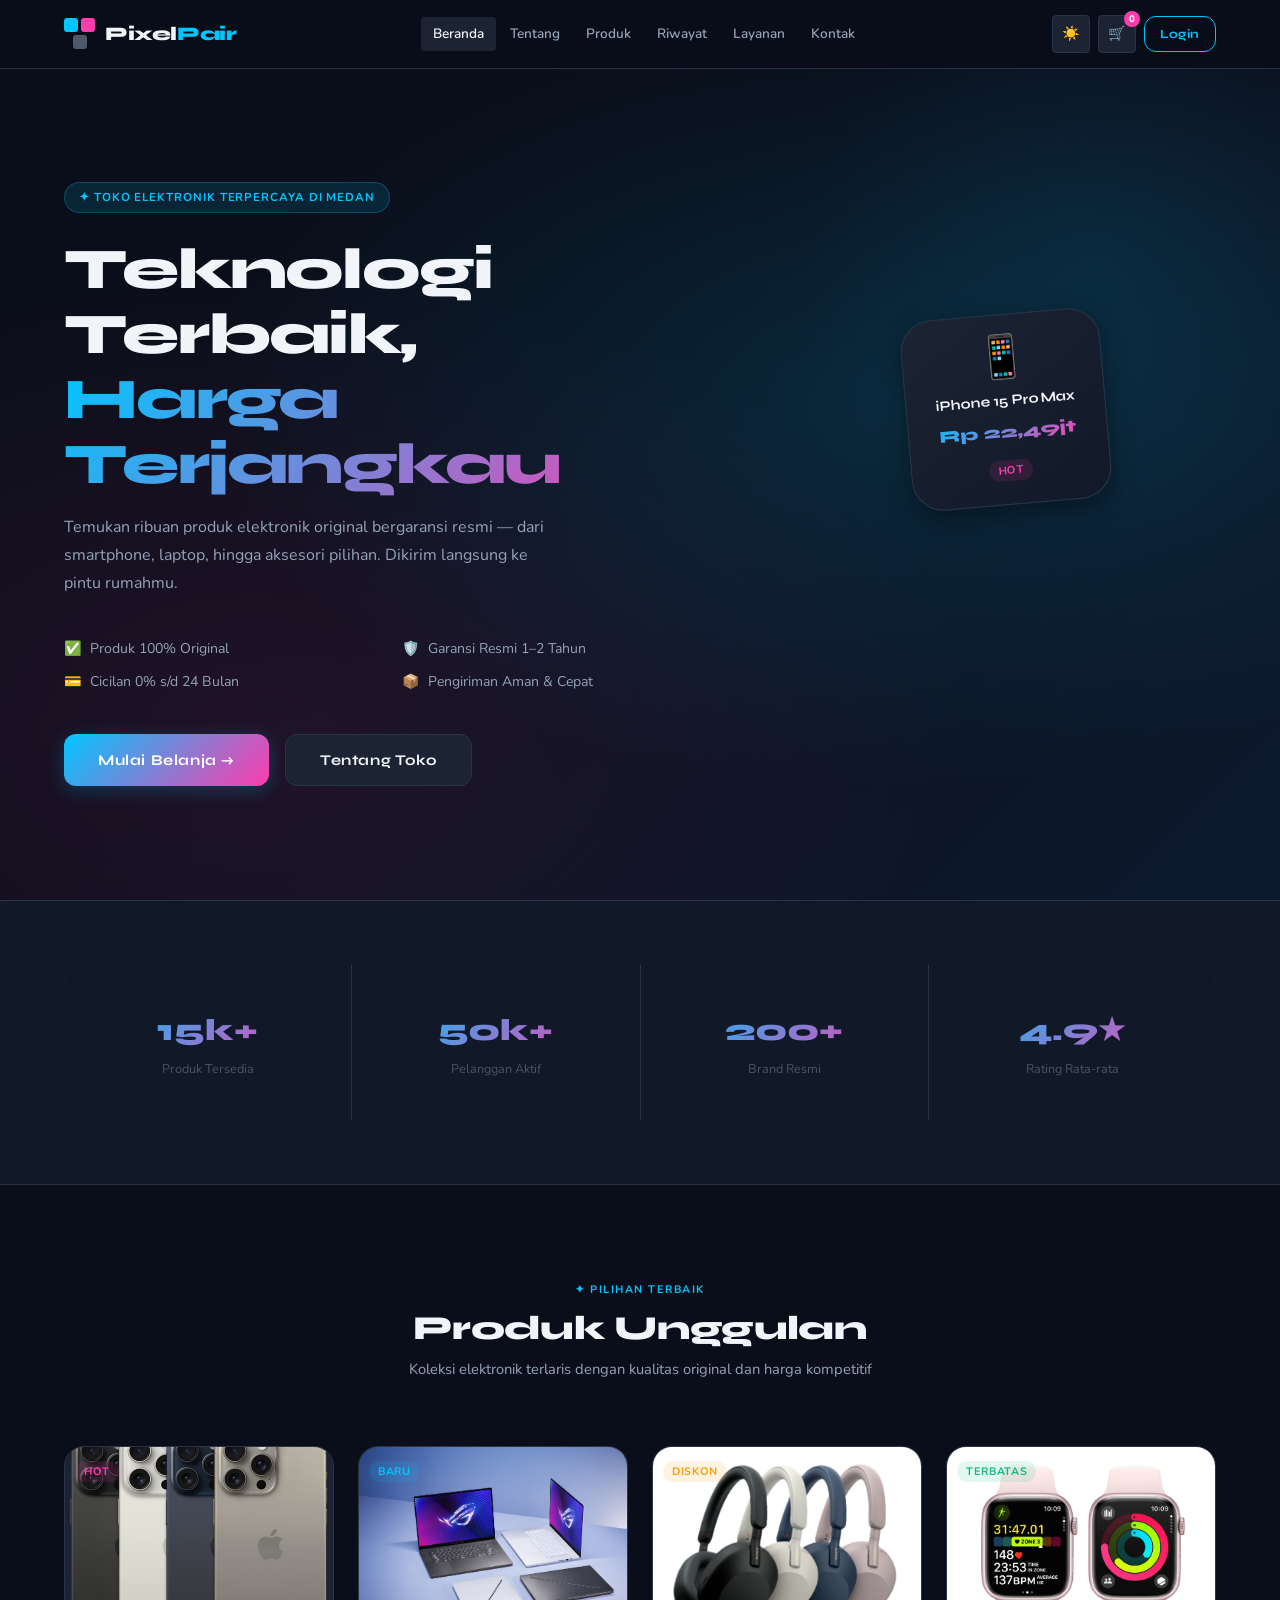
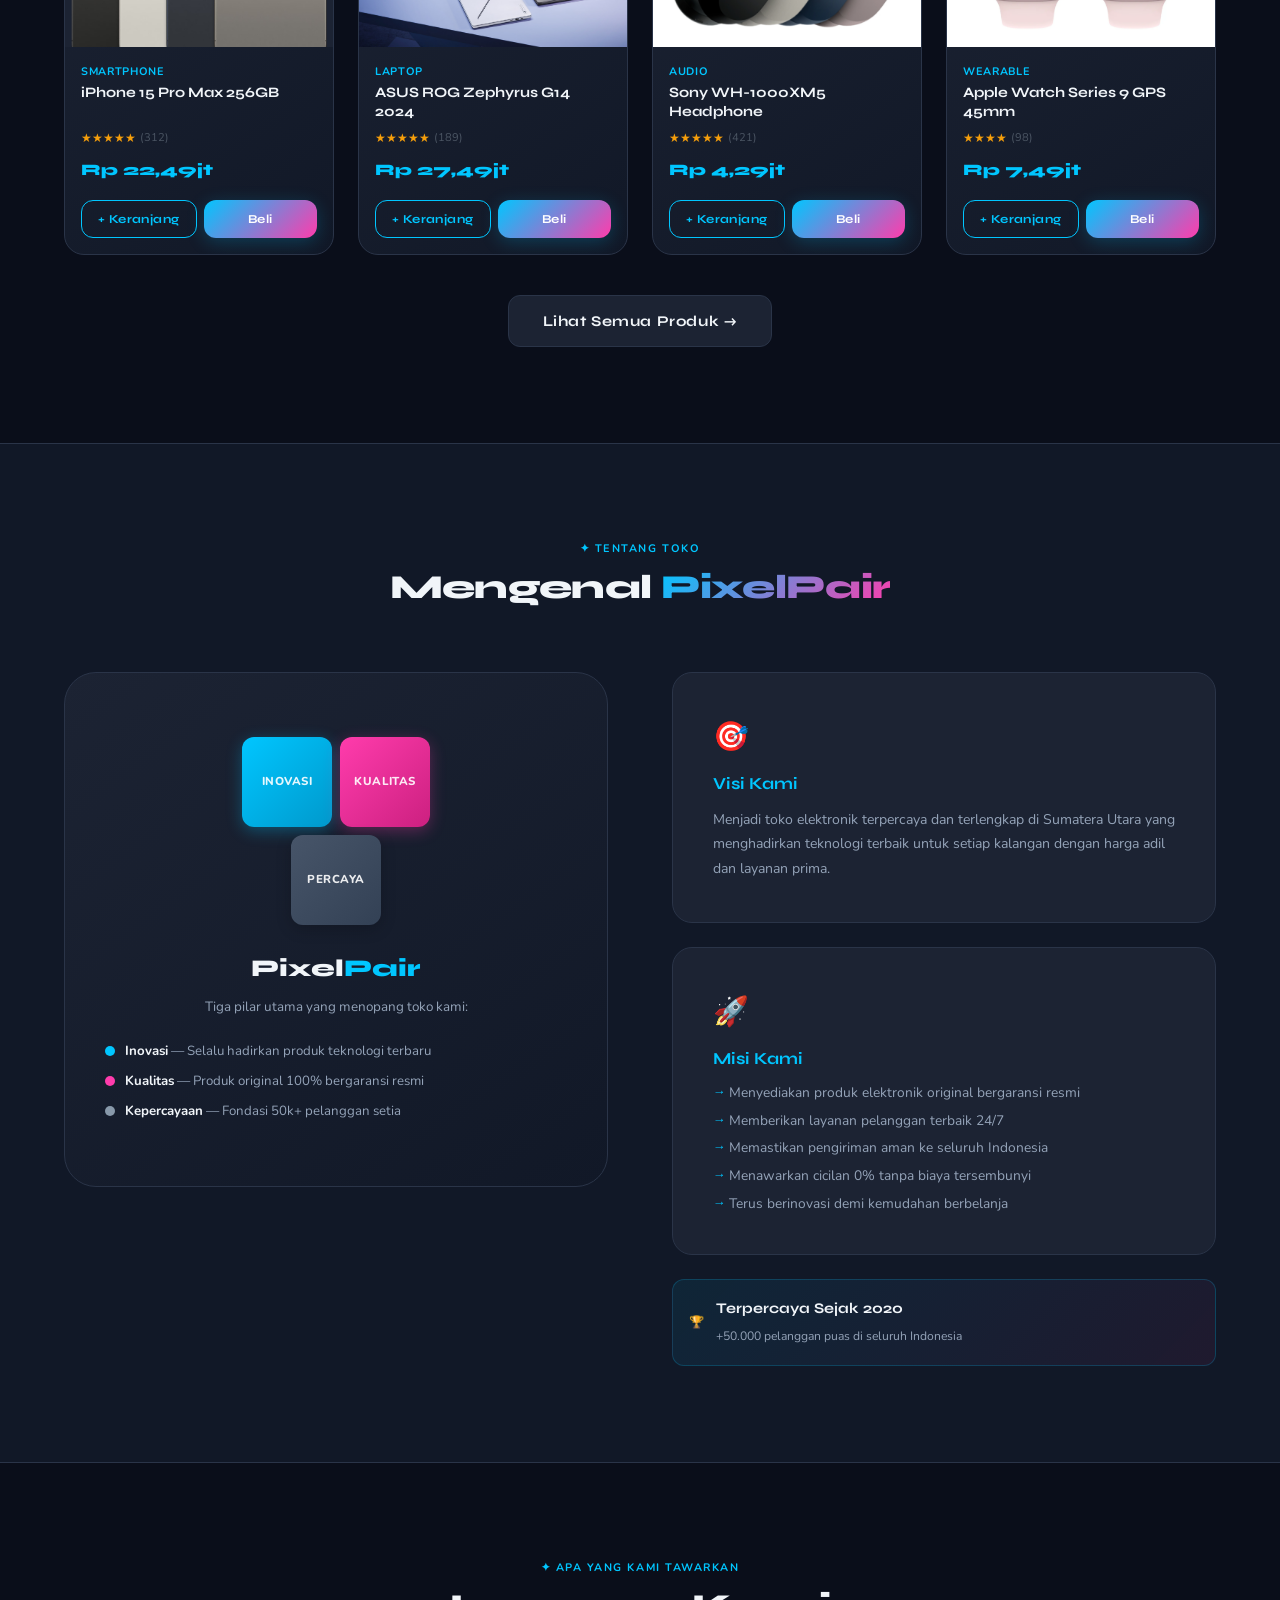
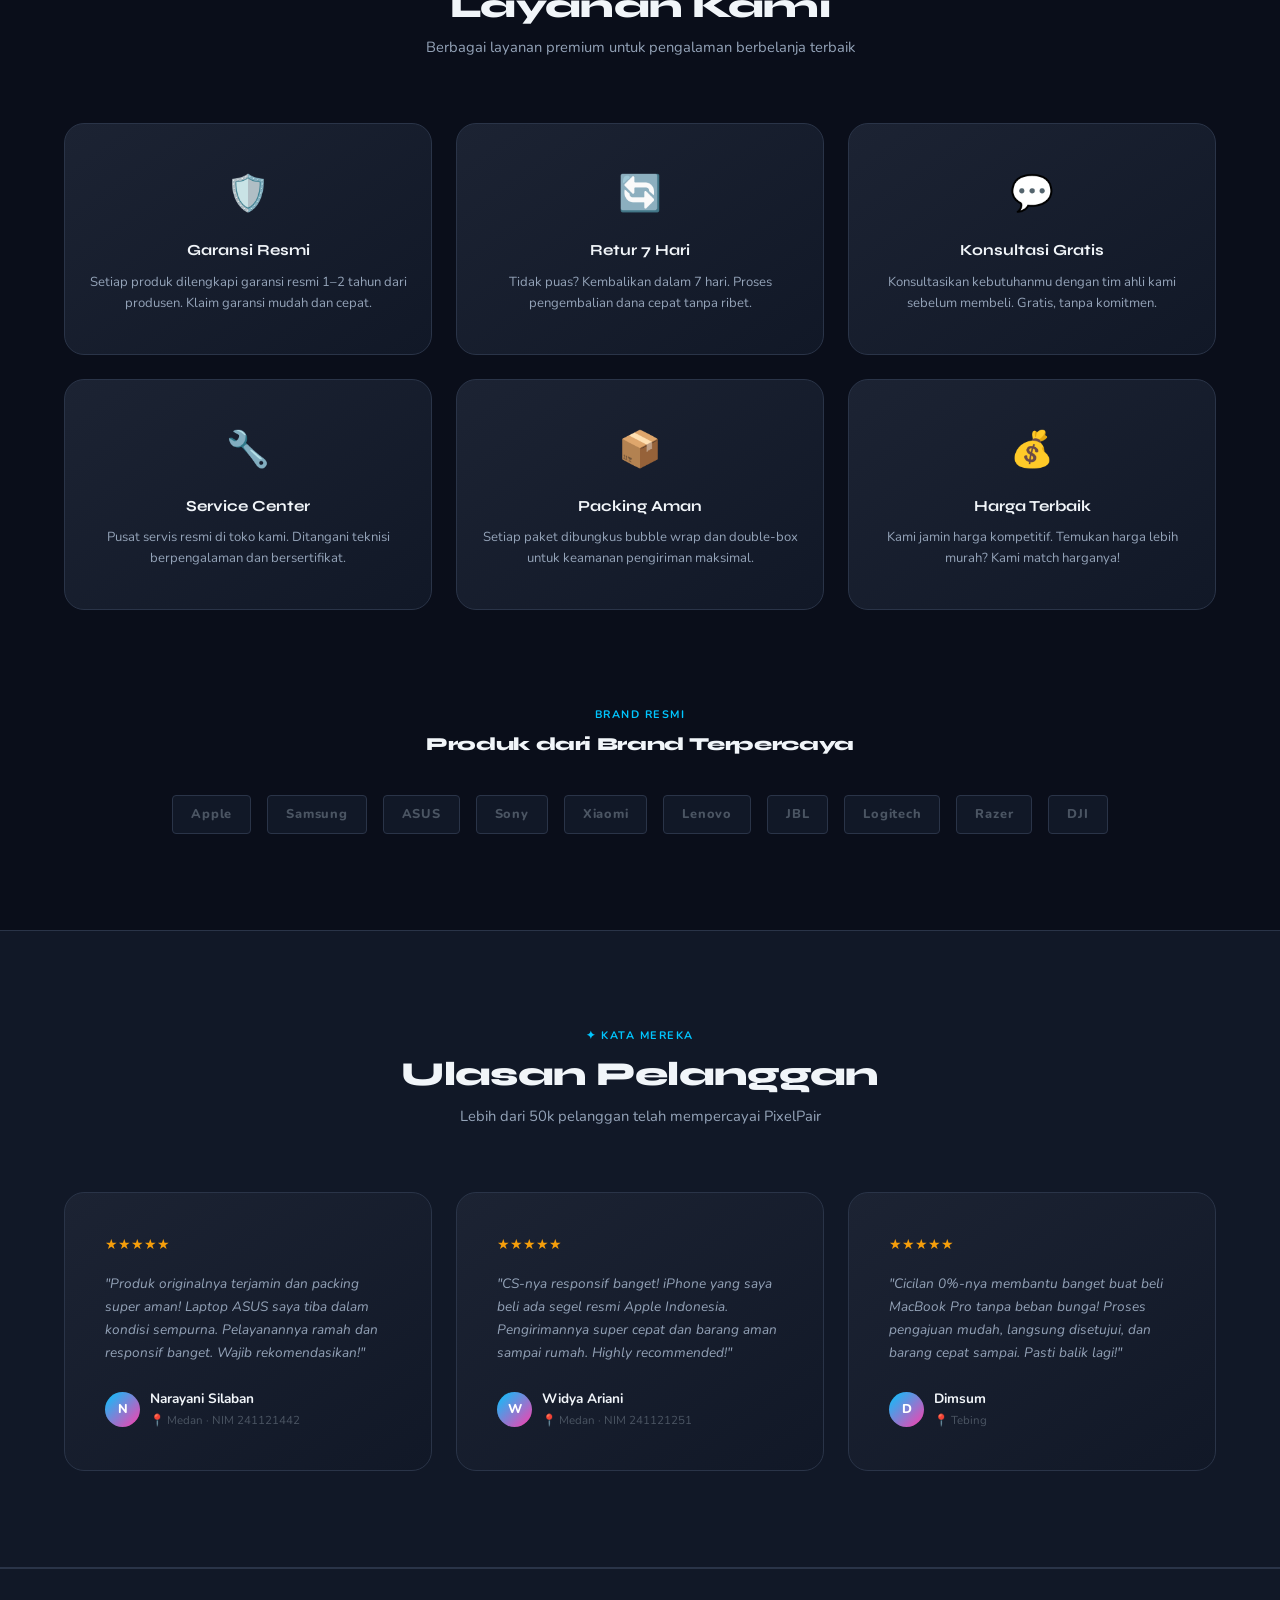
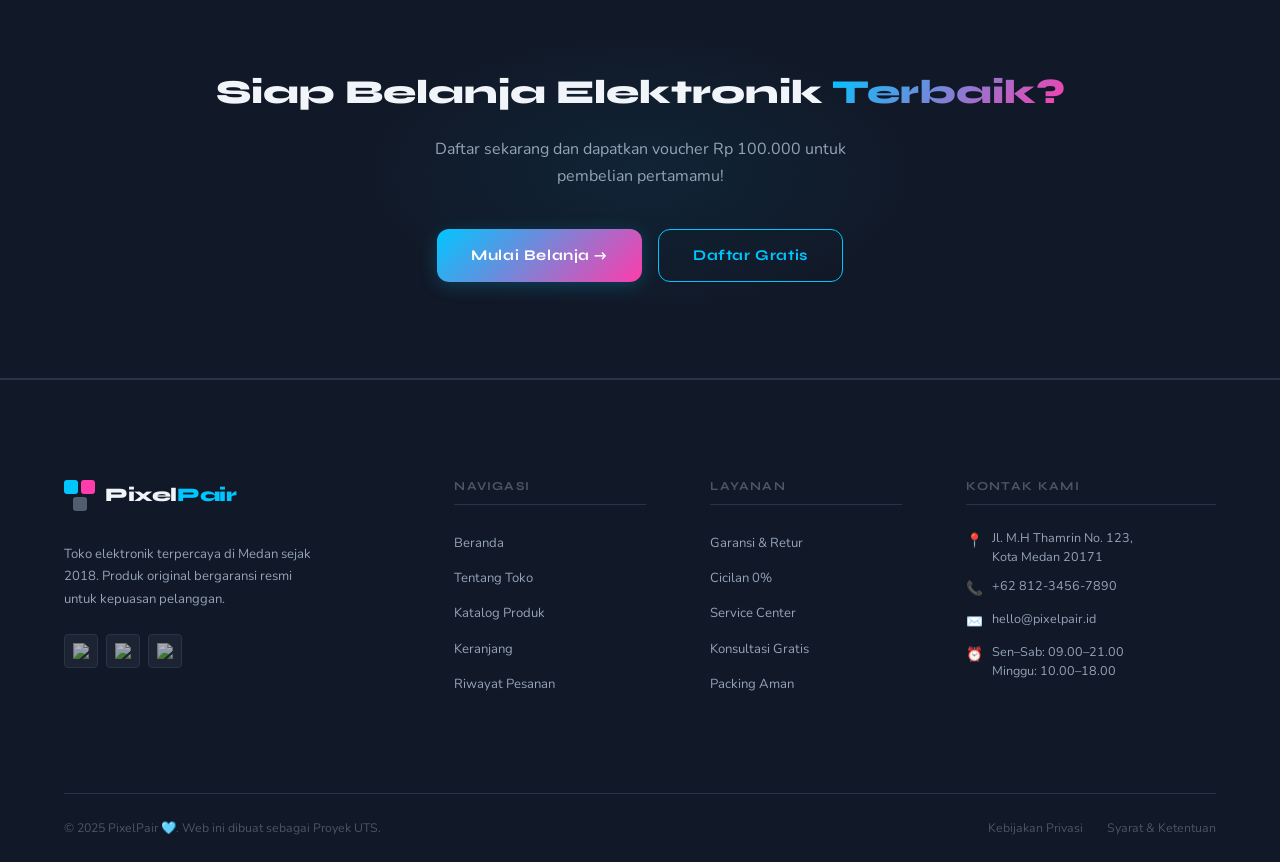
==== index.html @ 939f1e4f "Initial commit" ====
<!DOCTYPE html>
<html lang="id">
<head>
  <meta charset="UTF-8" />
  <meta name="viewport" content="width=device-width, initial-scale=1.0" />
  <title>PixelPair — Toko Elektronik Terpercaya</title>
  <link rel="preconnect" href="https://fonts.googleapis.com" />
  <link rel="preconnect" href="https://fonts.gstatic.com" crossorigin />
  <link href="https://fonts.googleapis.com/css2?family=Syne:wght@400;600;700;800&family=Nunito:wght@300;400;500;600;700&display=swap" rel="stylesheet" />
  <link rel="stylesheet" href="style.css" />
</head>
<body>

  <input type="checkbox" id="nav-toggle" />

  <!-- Checkbox dark/light mode -->
  <input type="checkbox" id="theme-toggle-cb" />

  <header id="site-header">
    <nav class="navbar container">
      <a href="index.html" class="navbar-brand">
        <div class="logo-mark">
          <span class="sq sq-cyan"></span>
          <span class="sq sq-pink"></span>
          <span class="sq sq-gray"></span>
        </div>
        <span class="brand-text">Pixel<span>Pair</span></span>
      </a>

      <ul class="nav-links">
        <li><a href="index.html" class="active">Beranda</a></li>
        <li><a href="index.html#tentang">Tentang</a></li>
        <li><a href="katalog.html">Produk</a></li>
        <li><a href="riwayat.html">Riwayat</a></li>
        <li><a href="index.html#layanan">Layanan</a></li>
        <li><a href="#kontak">Kontak</a></li>
      </ul>

      <div class="navbar-actions">
        <label for="theme-toggle-cb" class="btn-icon theme-toggle-label" title="Toggle Dark/Light">
          <span class="icon-sun">☀️</span>
          <span class="icon-moon">🌙</span>
        </label>
        <a href="keranjang.html" class="btn-icon">🛒 <span class="cart-count">0</span></a>
        <a href="login.html" class="btn btn-outline btn-sm">Login</a>
        <label for="nav-toggle" class="hamburger-label" aria-label="Toggle menu">
          <span></span><span></span><span></span>
        </label>
      </div>
    </nav>
  </header>

  <main>

    <!-- HERO BERANDA -->
    <section class="hero-section" id="beranda">
      <div class="hero-bg-glow"></div>
      <div class="container hero-inner">
        <div class="hero-text">
          <span class="hero-eyebrow">✦ Toko Elektronik Terpercaya di Medan</span>
          <h1 class="hero-title">Teknologi Terbaik,<br><em>Harga Terjangkau</em></h1>
          <p class="hero-desc">Temukan ribuan produk elektronik original bergaransi resmi — dari smartphone, laptop, hingga aksesori pilihan. Dikirim langsung ke pintu rumahmu.</p>
          <div class="hero-features">
            <div class="hero-feat"><span>✅</span> Produk 100% Original</div>
            <div class="hero-feat"><span>🛡️</span> Garansi Resmi 1–2 Tahun</div>
            <div class="hero-feat"><span>💳</span> Cicilan 0% s/d 24 Bulan</div>
            <div class="hero-feat"><span>📦</span> Pengiriman Aman & Cepat</div>
          </div>
          <div class="hero-actions">
            <a href="katalog.html" class="btn btn-primary btn-lg">Mulai Belanja →</a>
            <a href="#tentang" class="btn btn-ghost btn-lg">Tentang Toko</a>
          </div>
        </div>
        <div class="hero-visual">
          <div class="hero-card-stack">
            <div class="hero-card hc-1">
              <div class="hc-icon">📱</div>
              <div class="hc-name">iPhone 15 Pro Max</div>
              <div class="hc-price">Rp 22,49jt</div>
              <span class="badge badge-pink">HOT</span>
            </div>
          </div>
        </div>
      </div>
    </section>

    <!-- STATISTIK -->
    <section class="stats-section">
      <div class="container">
        <div class="stats-grid">
          <div class="stat-item"><div class="stat-num">15k+</div><div class="stat-label">Produk Tersedia</div></div>
          <div class="stat-item"><div class="stat-num">50k+</div><div class="stat-label">Pelanggan Aktif</div></div>
          <div class="stat-item"><div class="stat-num">200+</div><div class="stat-label">Brand Resmi</div></div>
          <div class="stat-item"><div class="stat-num">4.9★</div><div class="stat-label">Rating Rata-rata</div></div>
        </div>
      </div>
    </section>

    <!-- PRODUK UNGGULAN -->
    <section class="section-gap" id="produk">
      <div class="container">
        <div class="section-header">
          <span class="eyebrow">✦ Pilihan Terbaik</span>
          <h2>Produk Unggulan</h2>
          <p>Koleksi elektronik terlaris dengan kualitas original dan harga kompetitif</p>
        </div>
        <div class="produk-grid">
          <article class="produk-card">
            <div class="produk-img-wrap">
              <img src="gambar/iphone-15-pro-max.png" alt="iPhone 15 Pro Max 256GB" loading="lazy" />
              <div class="produk-badge-wrap"><span class="badge badge-pink">HOT</span></div>
            </div>
            <div class="produk-body">
              <p class="produk-kategori">Smartphone</p>
              <h3 class="produk-name">iPhone 15 Pro Max 256GB</h3>
              <div class="produk-rating">★★★★★ <span>(312)</span></div>
              <div class="produk-harga-row"><span class="produk-harga">Rp 22,49jt</span></div>
            </div>
            <div class="produk-footer">
              <a href="keranjang.html" class="btn btn-outline btn-sm">+ Keranjang</a>
              <a href="pemesanan.html" class="btn btn-primary btn-sm">Beli</a>
            </div>
          </article>

          <article class="produk-card">
            <div class="produk-img-wrap">
              <img src="gambar/ASUS ROG Zephyrus G14 2024.jpg" alt="ASUS ROG Zephyrus G14 2024" loading="lazy" />
              <div class="produk-badge-wrap"><span class="badge badge-cyan">BARU</span></div>
            </div>
            <div class="produk-body">
              <p class="produk-kategori">Laptop</p>
              <h3 class="produk-name">ASUS ROG Zephyrus G14 2024</h3>
              <div class="produk-rating">★★★★★ <span>(189)</span></div>
              <div class="produk-harga-row"><span class="produk-harga">Rp 27,49jt</span></div>
            </div>
            <div class="produk-footer">
              <a href="keranjang.html" class="btn btn-outline btn-sm">+ Keranjang</a>
              <a href="pemesanan.html" class="btn btn-primary btn-sm">Beli</a>
            </div>
          </article>

          <article class="produk-card">
            <div class="produk-img-wrap">
              <img src="gambar/Sony-WH1000XM5-2.png" alt="Sony WH-1000XM5 Headphone" loading="lazy" />
              <div class="produk-badge-wrap"><span class="badge badge-amber">DISKON</span></div>
            </div>
            <div class="produk-body">
              <p class="produk-kategori">Audio</p>
              <h3 class="produk-name">Sony WH-1000XM5 Headphone</h3>
              <div class="produk-rating">★★★★★ <span>(421)</span></div>
              <div class="produk-harga-row"><span class="produk-harga">Rp 4,29jt</span></div>
            </div>
            <div class="produk-footer">
              <a href="keranjang.html" class="btn btn-outline btn-sm">+ Keranjang</a>
              <a href="pemesanan.html" class="btn btn-primary btn-sm">Beli</a>
            </div>
          </article>

          <article class="produk-card">
            <div class="produk-img-wrap">
              <img src="gambar/Apple Watch Series 9 GPS 45mm.webp" alt="Apple Watch Series 9 GPS 45mm" loading="lazy" />
              <div class="produk-badge-wrap"><span class="badge badge-green">TERBATAS</span></div>
            </div>
            <div class="produk-body">
              <p class="produk-kategori">Wearable</p>
              <h3 class="produk-name">Apple Watch Series 9 GPS 45mm</h3>
              <div class="produk-rating">★★★★ <span>(98)</span></div>
              <div class="produk-harga-row"><span class="produk-harga">Rp 7,49jt</span></div>
            </div>
            <div class="produk-footer">
              <a href="keranjang.html" class="btn btn-outline btn-sm">+ Keranjang</a>
              <a href="pemesanan.html" class="btn btn-primary btn-sm">Beli</a>
            </div>
          </article>
        </div>
        <div style="text-align:center;margin-top:40px">
          <a href="katalog.html" class="btn btn-ghost btn-lg">Lihat Semua Produk →</a>
        </div>
      </div>
    </section>

    <!-- TENTANG TOKO -->
    <section class="section-gap tentang-section" id="tentang">
      <div class="container">
        <div class="section-header">
          <span class="eyebrow">✦ Tentang Toko</span>
          <h2>Mengenal <span class="text-gradient">PixelPair</span></h2>
        </div>
        <div class="tentang-grid">
          <div class="tentang-logo-card">
            <div class="logo-big">
              <div class="logo-big-top">
                <div class="lbq lbq-cyan"><span>Inovasi</span></div>
                <div class="lbq lbq-pink"><span>Kualitas</span></div>
              </div>
              <div class="logo-big-bot">
                <div class="lbq lbq-gray"><span>Percaya</span></div>
              </div>
            </div>
            <h3 class="logo-brand-name">Pixel<span>Pair</span></h3>
            <p class="logo-brand-desc">Tiga pilar utama yang menopang toko kami:</p>
            <div class="logo-pillars">
              <div class="pillar"><span class="pillar-dot" style="background:var(--clr-cyan)"></span><div><strong>Inovasi</strong> — Selalu hadirkan produk teknologi terbaru</div></div>
              <div class="pillar"><span class="pillar-dot" style="background:var(--clr-pink)"></span><div><strong>Kualitas</strong> — Produk original 100% bergaransi resmi</div></div>
              <div class="pillar"><span class="pillar-dot" style="background:#8899AA"></span><div><strong>Kepercayaan</strong> — Fondasi 50k+ pelanggan setia</div></div>
            </div>
          </div>
          <div class="tentang-vm">
            <div class="vm-card">
              <div class="vm-icon-wrap">🎯</div>
              <h3>Visi Kami</h3>
              <p>Menjadi toko elektronik terpercaya dan terlengkap di Sumatera Utara yang menghadirkan teknologi terbaik untuk setiap kalangan dengan harga adil dan layanan prima.</p>
            </div>
            <div class="vm-card">
              <div class="vm-icon-wrap">🚀</div>
              <h3>Misi Kami</h3>
              <ul class="vm-list">
                <li>Menyediakan produk elektronik original bergaransi resmi</li>
                <li>Memberikan layanan pelanggan terbaik 24/7</li>
                <li>Memastikan pengiriman aman ke seluruh Indonesia</li>
                <li>Menawarkan cicilan 0% tanpa biaya tersembunyi</li>
                <li>Terus berinovasi demi kemudahan berbelanja</li>
              </ul>
            </div>
            <div class="tentang-since">
              <span>🏆</span>
              <div><strong>Terpercaya Sejak 2020</strong><span>+50.000 pelanggan puas di seluruh Indonesia</span></div>
            </div>
          </div>
        </div>
      </div>
    </section>

    <!-- LAYANAN -->
    <section class="section-gap" id="layanan">
      <div class="container">
        <div class="section-header">
          <span class="eyebrow">✦ Apa yang Kami Tawarkan</span>
          <h2>Layanan Kami</h2>
          <p>Berbagai layanan premium untuk pengalaman berbelanja terbaik</p>
        </div>
        <div class="layanan-grid">
          <div class="layanan-card"><div class="layanan-icon">🛡️</div><h3>Garansi Resmi</h3><p>Setiap produk dilengkapi garansi resmi 1–2 tahun dari produsen. Klaim garansi mudah dan cepat.</p></div>
          <div class="layanan-card"><div class="layanan-icon">🔄</div><h3>Retur 7 Hari</h3><p>Tidak puas? Kembalikan dalam 7 hari. Proses pengembalian dana cepat tanpa ribet.</p></div>
          <div class="layanan-card"><div class="layanan-icon">💬</div><h3>Konsultasi Gratis</h3><p>Konsultasikan kebutuhanmu dengan tim ahli kami sebelum membeli. Gratis, tanpa komitmen.</p></div>
          <div class="layanan-card"><div class="layanan-icon">🔧</div><h3>Service Center</h3><p>Pusat servis resmi di toko kami. Ditangani teknisi berpengalaman dan bersertifikat.</p></div>
          <div class="layanan-card"><div class="layanan-icon">📦</div><h3>Packing Aman</h3><p>Setiap paket dibungkus bubble wrap dan double-box untuk keamanan pengiriman maksimal.</p></div>
          <div class="layanan-card"><div class="layanan-icon">💰</div><h3>Harga Terbaik</h3><p>Kami jamin harga kompetitif. Temukan harga lebih murah? Kami match harganya!</p></div>
        </div>
        <div style="margin-top:var(--sp-3xl)">
          <div class="section-header" style="margin-bottom:var(--sp-xl)">
            <span class="eyebrow">Brand Resmi</span>
            <h2 style="font-size:1.15rem">Produk dari Brand Terpercaya</h2>
          </div>
          <div class="brand-logos">
            <div class="brand-logo-item">Apple</div><div class="brand-logo-item">Samsung</div>
            <div class="brand-logo-item">ASUS</div><div class="brand-logo-item">Sony</div>
            <div class="brand-logo-item">Xiaomi</div><div class="brand-logo-item">Lenovo</div>
            <div class="brand-logo-item">JBL</div><div class="brand-logo-item">Logitech</div>
            <div class="brand-logo-item">Razer</div><div class="brand-logo-item">DJI</div>
          </div>
        </div>
      </div>
    </section>

    <!-- ULASAN PELANGGAN -->
    <section class="section-gap ulasan-bg">
      <div class="container">
        <div class="section-header">
          <span class="eyebrow">✦ Kata Mereka</span>
          <h2>Ulasan Pelanggan</h2>
          <p>Lebih dari 50k pelanggan telah mempercayai PixelPair</p>
        </div>
        <div class="ulasan-grid">
          <article class="ulasan-card">
            <div class="ulasan-stars">★★★★★</div>
            <p class="ulasan-text">"Produk originalnya terjamin dan packing super aman! Laptop ASUS saya tiba dalam kondisi sempurna. Pelayanannya ramah dan responsif banget. Wajib rekomendasikan!"</p>
            <div class="ulasan-user">
              <div class="ulasan-avatar">N</div>
              <div>
                <div class="ulasan-name">Narayani Silaban</div>
                <div class="ulasan-kota">📍 Medan · NIM 241121442</div>
              </div>
            </div>
          </article>
          <article class="ulasan-card">
            <div class="ulasan-stars">★★★★★</div>
            <p class="ulasan-text">"CS-nya responsif banget! iPhone yang saya beli ada segel resmi Apple Indonesia. Pengirimannya super cepat dan barang aman sampai rumah. Highly recommended!"</p>
            <div class="ulasan-user">
              <div class="ulasan-avatar">W</div>
              <div>
                <div class="ulasan-name">Widya Ariani</div>
                <div class="ulasan-kota">📍 Medan · NIM 241121251</div>
              </div>
            </div>
          </article>
          <article class="ulasan-card">
            <div class="ulasan-stars">★★★★★</div>
            <p class="ulasan-text">"Cicilan 0%-nya membantu banget buat beli MacBook Pro tanpa beban bunga! Proses pengajuan mudah, langsung disetujui, dan barang cepat sampai. Pasti balik lagi!"</p>
            <div class="ulasan-user">
              <div class="ulasan-avatar">D</div>
              <div>
                <div class="ulasan-name">Dimsum</div>
                <div class="ulasan-kota">📍 Tebing</div>
              </div>
            </div>
          </article>
        </div>
      </div>
    </section>

    <!-- CTA -->
    <section class="section-gap cta-section">
      <div class="container">
        <div class="cta-inner">
          <h2>Siap Belanja Elektronik <span class="text-gradient">Terbaik?</span></h2>
          <p>Daftar sekarang dan dapatkan voucher Rp 100.000 untuk pembelian pertamamu!</p>
          <div class="cta-buttons">
            <a href="katalog.html" class="btn btn-primary btn-lg">Mulai Belanja →</a>
            <a href="login.html" class="btn btn-outline btn-lg">Daftar Gratis</a>
          </div>
        </div>
      </div>
    </section>

  </main>

  <!-- FOOTER -->
  <footer id="kontak">
    <div class="container">
      <div class="footer-main">
        <div class="footer-brand-col">
          <a href="index.html" class="navbar-brand" style="display:inline-flex;margin-bottom:16px">
            <div class="logo-mark"><span class="sq sq-cyan"></span><span class="sq sq-pink"></span><span class="sq sq-gray"></span></div>
            <span class="brand-text">Pixel<span>Pair</span></span>
          </a>
          <p class="footer-brand-desc">Toko elektronik terpercaya di Medan sejak 2018. Produk original bergaransi resmi untuk kepuasan pelanggan.</p>
          <div class="footer-social">
            <a href="https://www.instagram.com/pixelpair2025/?utm_source=ig_web_button_share_sheet" class="social-btn" title="Instagram">
              <img src="https://cdn.simpleicons.org/instagram/ffffff" width="16" height="16" alt="Instagram" loading="lazy" />
            </a>
            <a href="https://www.facebook.com/profile.php?id=61589190771979&sk=about" class="social-btn" title="Facebook">
              <img src="https://cdn.simpleicons.org/facebook/ffffff" width="16" height="16" alt="Facebook" loading="lazy" />
            </a>
            <a href="#" class="social-btn" title="X (Twitter)">
              <img src="https://cdn.simpleicons.org/x/ffffff" width="16" height="16" alt="X" loading="lazy" />
            </a>
          </div>
        </div>
        <div class="footer-col">
          <h4>Navigasi</h4>
          <ul class="footer-links">
            <li><a href="index.html">Beranda</a></li>
            <li><a href="index.html#tentang">Tentang Toko</a></li>
            <li><a href="katalog.html">Katalog Produk</a></li>
            <li><a href="keranjang.html">Keranjang</a></li>
            <li><a href="riwayat.html">Riwayat Pesanan</a></li>
          </ul>
        </div>
        <div class="footer-col">
          <h4>Layanan</h4>
          <ul class="footer-links">
            <li><a href="#">Garansi &amp; Retur</a></li>
            <li><a href="#">Cicilan 0%</a></li>
            <li><a href="#">Service Center</a></li>
            <li><a href="#">Konsultasi Gratis</a></li>
            <li><a href="#">Packing Aman</a></li>
          </ul>
        </div>
        <div class="footer-col">
          <h4>Kontak Kami</h4>
          <address style="font-style:normal">
            <div class="footer-contact-item"><span class="footer-contact-icon">📍</span><span class="footer-contact-text">Jl. M.H Thamrin No. 123,<br>Kota Medan 20171</span></div>
            <div class="footer-contact-item"><span class="footer-contact-icon">📞</span><span class="footer-contact-text">+62 812-3456-7890</span></div>
            <div class="footer-contact-item"><span class="footer-contact-icon">✉️</span><span class="footer-contact-text">hello@pixelpair.id</span></div>
            <div class="footer-contact-item"><span class="footer-contact-icon">⏰</span><span class="footer-contact-text">Sen–Sab: 09.00–21.00<br>Minggu: 10.00–18.00</span></div>
          </address>
        </div>
      </div>
      <div class="footer-bottom">
        <p>&copy; 2025 PixelPair 🩵. Web ini dibuat sebagai Proyek UTS.</p>
        <div class="footer-bottom-links"><a href="#">Kebijakan Privasi</a><a href="#">Syarat &amp; Ketentuan</a></div>
      </div>
    </div>
  </footer>
</body>
</html>
---- style.css ----
/* CSS VARIABLES */
:root {
  --clr-bg:     #0A0E1A;
  --clr-surf:   #111827;
  --clr-surf2:  #1C2333;
  --clr-border: #2A3448;
  --clr-cyan:   #00C6FF;
  --clr-cyan-g: rgba(0,198,255,0.12);
  --clr-pink:   #FF3CAC;
  --clr-pink-g: rgba(255,60,172,0.12);
  --clr-amber:  #F59E0B;
  --clr-green:  #10B981;
  --clr-red:    #EF4444;
  --grad:       linear-gradient(135deg,#00C6FF,#FF3CAC);
  --grad-card:  linear-gradient(145deg,#1C2333,#111827);
  --txt:        #F1F5F9;
  --txt2:       #94A3B8;
  --txt3:       #4B5563;
  --f-head:     'Syne',sans-serif;
  --f-body:     'Nunito',sans-serif;
  --sp-sm:8px; 
  --sp-md:16px; 
  --sp-lg:24px;
  --sp-xl:40px; 
  --sp-2xl:64px; 
  --sp-3xl:96px;
  --r-sm:4px; 
  --r-md:12px; 
  --r-lg:20px; 
  --r-xl:32px; 
  --r-full:9999px;
  --sh-md:0 8px 24px rgba(0,0,0,.4);
  --sh-lg:0 20px 60px rgba(0,0,0,.5);
  --sh-cyan:0 0 28px rgba(0,198,255,.18);
  --tr:260ms ease; 
  --tr-fast:140ms ease;
  --nav-h:68px;
  --img-h:200px;
}

/* RESET */
*,*::before,*::after{box-sizing:border-box;margin:0;padding:0}
html{scroll-behavior:smooth}

body{
  font-family:var(--f-body);
  background:var(--clr-bg);
  color:var(--txt);
  line-height:1.65;
  -webkit-font-smoothing:antialiased;
  overflow-x:hidden
}

img{max-width:100%;display:block}
a{
  text-decoration:none;
  color:inherit;
  transition:color var(--tr)
}

ul,ol{list-style:none}
button{
  cursor:pointer;
  border:none;
  background:none;
  font-family:var(--f-body)
}

input,select,textarea{font-family:var(--f-body);font-size:.93rem}

/* CONTAINER */
.container{width:100%;max-width:1200px;margin-inline:auto;padding-inline:24px}
.section-gap{padding-block:var(--sp-3xl)}
.section-gap-sm{padding-block:var(--sp-2xl)}

/* TEXT */
.text-gradient{
  background:var(--grad);
  -webkit-background-clip:text;
  -webkit-text-fill-color:transparent;
  background-clip:text
}

/* BUTTONS */
.btn{
  display:inline-flex;
  align-items:center;
  justify-content:center;
  gap:7px;
  padding:10px 24px;
  border-radius:var(--r-md);
  font-family:var(--f-head);
  font-size:.86rem;
  font-weight:700;
  letter-spacing:.04em;
  transition:all var(--tr);
  white-space:nowrap
}

.btn-primary{
  background:var(--grad);
  color:#fff;
  box-shadow:0 4px 18px rgba(0,198,255,.22)
}

.btn-primary:hover{
  transform:translateY(-2px);
  box-shadow:0 8px 28px rgba(0,198,255,.35)
}

.btn-outline{
  background:transparent;
  color:var(--clr-cyan);
  border:1.5px solid var(--clr-cyan)
}

.btn-outline:hover{
  background:var(--clr-cyan-g);
  transform:translateY(-2px)
}

.btn-ghost{background:var(--clr-surf2);
  color:var(--txt);
  border:1px solid var(--clr-border)
}

.btn-ghost:hover{
  border-color:var(--clr-cyan);
  color:var(--clr-cyan)
}

.btn-sm{padding:7px 15px;font-size:.78rem}
.btn-lg{padding:13px 34px;font-size:.93rem}
.btn-full{width:100%}

/* BADGES */
.badge{
  display:inline-flex;
  align-items:center;
  padding:2px 9px;
  border-radius:var(--r-full);
  font-size:.68rem;
  font-weight:700;
  letter-spacing:.06em;
  text-transform:uppercase
}

.badge-cyan{background:var(--clr-cyan-g);color:var(--clr-cyan)}
.badge-pink{background:var(--clr-pink-g);color:var(--clr-pink)}
.badge-green{background:rgba(16,185,129,.12);color:var(--clr-green)}
.badge-amber{background:rgba(245,158,11,.12);color:var(--clr-amber)}
.badge-red{background:rgba(239,68,68,.12);color:var(--clr-red)}

.status-badge{
  display:inline-flex;
  align-items:center;
  padding:3px 10px;'
  border-radius:var(--r-full);f
  ont-size:.71rem;font-weight:700
}

.status-badge.proses{
  background:rgba(245,158,11,.12);
  color:var(--clr-amber)
}
.status-badge.dikirim{
  background:var(--clr-cyan-g);
  color:var(--clr-cyan)
}

.status-badge.selesai{
  background:rgba(16,185,129,.12);
  color:var(--clr-green)
}

.status-badge.dibatalkan{
  background:rgba(239,68,68,.12);
  color:var(--clr-red)
}

/* HAMBURGER */
#nav-toggle{display:none}

.hamburger-label{
  display:none;
  flex-direction:column;
  gap:5px;
  padding:6px;
  background:var(--clr-surf2);
  border:1px solid var(--clr-border);
  border-radius:var(--r-sm);
  cursor:pointer;
  flex-shrink:0;
}
.hamburger-label span{
  display:block;width:20px;height:2px;
  background:var(--txt);border-radius:2px;
  transition:all var(--tr);
}

/* Animasi X */
#nav-toggle:checked ~ header .hamburger-label span:nth-child(1){transform:translateY(7px) rotate(45deg)}
#nav-toggle:checked ~ header .hamburger-label span:nth-child(2){opacity:0;transform:scaleX(0)}
#nav-toggle:checked ~ header .hamburger-label span:nth-child(3){transform:translateY(-7px) rotate(-45deg)}

/* LIGHT MODE */
#theme-toggle-cb{display:none}

/* Variabel light mode diaktifkan menggunakan :checked ~ * */
#theme-toggle-cb:checked ~ header,
#theme-toggle-cb:checked ~ main,
#theme-toggle-cb:checked ~ footer {
  --clr-bg:#F8FAFC;
  --clr-surf:#FFFFFF;
  --clr-surf2:#F1F5F9;
  --clr-border:#E2E8F0;
  --txt:#0F172A;
  --txt2:#475569;
  --txt3:#94A3B8;
  --grad-card:linear-gradient(145deg,#F1F5F9,#FFFFFF);
  --sh-md:0 8px 24px rgba(0,0,0,.08);
  --sh-lg:0 20px 60px rgba(0,0,0,.12);
}

#theme-toggle-cb:checked ~ header{background:rgba(255,255,255,0.95)!important;border-bottom-color:#E2E8F0!important}
#theme-toggle-cb:checked ~ main{background:#F8FAFC;color:#0F172A}
#theme-toggle-cb:checked ~ footer{background:#FFFFFF;color:#0F172A}

/* icon toggle dark/light mode */
.icon-moon{display:none}
#theme-toggle-cb:checked ~ header .icon-sun{display:none}
#theme-toggle-cb:checked ~ header .icon-moon{display:inline}

/* HEADER / NAVBAR */
header{
  position:fixed;
  top:0;
  left:0;
  right:0;
  z-index:900;
  background:rgba(10,14,26,.92);
  backdrop-filter:blur(16px);
  -webkit-backdrop-filter:blur(16px);
  border-bottom:1px solid var(--clr-border);
  transition:box-shadow var(--tr);
}

nav.navbar{
  height:var(--nav-h);
  display:flex;align-items:center;
  justify-content:space-between;gap:var(--sp-lg);
}

/* LOGO */
.navbar-brand{
  display:flex;
  align-items:center;
  gap:10px;
  flex-shrink:0
}

.logo-mark{
  display:grid;
  grid-template-columns:1fr 1fr;
  gap:3px;
  width:31px;
}

.logo-mark.sm{width:27px}

.sq{
  border-radius:3px;
  display:block;
  height:14px;
  width:100%;
}

.logo-mark .sq:nth-child(3){
  grid-column:1 / span 2;
  justify-self:center;
  width:calc(50% - 1.5px);
  height:14px;
}

.logo-mark.sm .sq{height:12px}
.logo-mark.sm .sq:nth-child(3){height:12px;width:calc(50% - 1.5px)}

.sq-cyan{background:var(--clr-cyan)}
.sq-pink{background:var(--clr-pink)}
.sq-gray{background:rgba(148,163,184,.5)}

.brand-text{
  font-family:var(--f-head);
  font-size:1.2rem;
  font-weight:800;
  letter-spacing:-.02em
}

.brand-text span{color:var(--clr-cyan)}

/* Nav links */
.nav-links{
  display:flex;
  align-items:center;
  gap:2px;
  flex:1;
  justify-content:center
}

.nav-links li a{
  display:block;
  padding:6px 12px;
  font-size:.85rem;
  font-weight:600;
  color:var(--txt2);
  border-radius:var(--r-sm);
  transition:all var(--tr)
}

.nav-links li a:hover,.nav-links li a.active{color:var(--txt);background:var(--clr-surf2)}

/* Actions */
.navbar-actions{
  display:flex;
  align-items:center;
  gap:var(--sp-sm);
  flex-shrink:0;
}

.btn-icon{
  display:flex;
  align-items:center;
  justify-content:center;
  width:38px;
  height:38px;
  border-radius:var(--r-sm);
  background:var(--clr-surf2);
  border:1px solid var(--clr-border);
  color:var(--txt2);
  font-size:.88rem;
  transition:all var(--tr);
  position:relative;
  cursor:pointer;
  text-decoration:none;
}

.btn-icon:hover{border-color:var(--clr-cyan);color:var(--clr-cyan)}
.cart-count{
  position:absolute;
  top:-5px;
  right:-5px;
  background:var(--clr-pink);
  color:#fff;
  font-size:.6rem;
  font-weight:800;
  width:16px;
  height:16px;
  border-radius:50%;
  display:flex;
  align-items:center;
  justify-content:center;
}

/* Theme toggle label */
.theme-toggle-label{
  display:flex;
  align-items:center;
  justify-content:center;
  width:38px;
  height:38px;
  border-radius:var(--r-sm);
  background:var(--clr-surf2);
  border:1px solid var(--clr-border);
  color:var(--txt2);
  font-size:.88rem;
  cursor:pointer;
  transition:all var(--tr);
  flex-shrink:0;
}

.theme-toggle-label:hover{border-color:var(--clr-cyan);color:var(--clr-cyan)}

main{padding-top:var(--nav-h)}

/* PAGE HEADER */
.page-header{
  padding:var(--sp-2xl) 0 var(--sp-xl);
  background:linear-gradient(135deg,rgba(0,198,255,.05),rgba(255,60,172,.04));
  border-bottom:1px solid var(--clr-border);
  position:relative;
  overflow:hidden
}

.page-header::before{
  content:'';
  position:absolute;
  top:-60%;
  right:-10%;
  width:360px;
  height:360px;
  border-radius:50%;
  background:var(--clr-cyan-g);
  filter:blur(70px);
  pointer-events:none
}

.breadcrumb{display:flex;align-items:center;gap:7px;font-size:.76rem;color:var(--txt3);margin-bottom:9px}
.breadcrumb a{color:var(--txt3)}
.breadcrumb a:hover,.breadcrumb .current{color:var(--clr-cyan)}
.sep{color:var(--txt3)}
.page-header h1{font-family:var(--f-head);font-size:clamp(1.5rem,3vw,2.2rem);font-weight:800;letter-spacing:-.02em}
.page-header p{color:var(--txt2);margin-top:7px;font-size:.92rem}

/* SECTION HEADER */
.section-header{
  text-align:center;
  margin-bottom:var(--sp-2xl)
}

.section-header .eyebrow{
  font-size:.68rem;
  font-weight:700;
  letter-spacing:.14em;
  text-transform:uppercase;
  color:var(--clr-cyan);
  margin-bottom:9px;
  display:block
}

.section-header h2{
  font-family:var(--f-head);
  font-size:clamp(1.4rem,3vw,2.1rem);
  font-weight:800;
  letter-spacing:-.02em;
  line-height:1.2
}

.section-header p{
  color:var(--txt2);
  margin-top:9px;
  max-width:520px;
  margin-inline:auto;
  font-size:.92rem
}


/* HERO BERANDA */
.hero-section{
  position:relative;
  overflow:hidden;
  min-height:calc(100vh - var(--nav-h));
  display:flex;
  align-items:center;
  background:linear-gradient(135deg,#0A0E1A 40%,#0D1A2E)
}
.hero-section::before{
  content:'';
  position:absolute;
  inset:0;
  background:radial-gradient(ellipse at 70% 40%,rgba(0,198,255,.13),transparent 55%),radial-gradient(ellipse at 20% 80%,rgba(255,60,172,.09),transparent 50%);
  pointer-events:none
}

.hero-bg-glow{
  position:absolute;
  width:600px;
  height:600px;
  top:-100px;
  right:-120px;
  background:radial-gradient(circle,rgba(0,198,255,.07) 0%,transparent 70%);
  border-radius:50%;
  pointer-events:none
}

.hero-inner{
  display:grid;
  grid-template-columns:1fr 400px;
  gap:var(--sp-3xl);
  align-items:center;
  padding-top:var(--sp-3xl);
  padding-bottom:var(--sp-3xl);
  position:relative;z-index:1
}

.hero-eyebrow{
  display:inline-flex;
  align-items:center;
  gap:7px;
  padding:5px 14px;
  background:var(--clr-cyan-g);
  border:1px solid rgba(0,198,255,.25);
  border-radius:var(--r-full);
  font-size:.72rem;
  font-weight:700;
  color:var(--clr-cyan);
  letter-spacing:.08em;
  text-transform:uppercase;
  margin-bottom:var(--sp-lg)
}

.hero-title{
  font-family:var(--f-head);
  font-size:clamp(2rem,4.5vw,3.6rem);
  font-weight:800;
  line-height:1.13;
  letter-spacing:-.03em;
  margin-bottom:var(--sp-md)
}

.hero-title em{
  font-style:normal;
  background:var(--grad);
  -webkit-background-clip:text;
  -webkit-text-fill-color:transparent;
  background-clip:text;
  display:block
}

.hero-desc{
  color:var(--txt2);
  font-size:1rem;
  line-height:1.75;
  max-width:500px;
  margin-bottom:var(--sp-xl)
}

.hero-features{
  display:grid;
  grid-template-columns:1fr 1fr;
  gap:10px 20px;
  margin-bottom:var(--sp-xl)
}

.hero-feat{
  display:flex;
  align-items:center;
  gap:8px;
  font-size:.88rem;
  color:var(--txt2)
}

.hero-actions{
  display:flex;
  gap:var(--sp-md);
  flex-wrap:wrap
}

.hero-visual{display:flex;align-items:center;justify-content:center}
.hero-card-stack{position:relative;width:220px;height:340px}

.hero-card{
  position:absolute;
  width:200px;
  background:var(--grad-card);
  border:1px solid var(--clr-border);
  border-radius:var(--r-xl);
  padding:22px 18px;
  text-align:center;
  box-shadow:var(--sh-md);
  transition:transform .35s ease,box-shadow .35s ease
}

.hc-icon{font-size:2.6rem;margin-bottom:10px;line-height:1}
.hc-name{font-family:var(--f-head);font-size:.88rem;font-weight:700;margin-bottom:6px}

.hc-price{
  font-family:var(--f-head);
  font-size:1.05rem;
  font-weight:800;
  background:var(--grad);
  -webkit-background-clip:text;
  -webkit-text-fill-color:transparent;
  background-clip:text;
  margin-bottom:10px
}

.hc-1{top:0;left:0;transform:rotate(-5deg);z-index:1}


@media(max-width:900px){.hero-inner{grid-template-columns:1fr;padding-top:var(--sp-2xl)}.hero-visual{display:none}}
@media(max-width:600px){.hero-features{grid-template-columns:1fr}.hero-title{font-size:1.9rem}}


/* STATISTIK */
.stats-section{
  background:var(--clr-surf);
  border-top:1px solid var(--clr-border);
  border-bottom:1px solid var(--clr-border);
  padding-block:var(--sp-2xl)
}

.stats-grid{
  display:grid;
  grid-template-columns:repeat(4,1fr);
  gap:1px;background:var(--clr-border);
  border-radius:var(--r-lg);
  overflow:hidden
}

.stat-item{
  background:var(--clr-surf);
  padding:var(--sp-xl) var(--sp-lg);
  text-align:center;
  transition:background var(--tr)
}

.stat-item:hover{
  background:var(--clr-surf2)
}

.stat-num{
  font-family:var(--f-head);
  font-size:1.9rem;
  font-weight:800;
  background:var(--grad);
  -webkit-background-clip:text;
  -webkit-text-fill-color:transparent;
  background-clip:text
}

.stat-label{font-size:.79rem;color:var(--txt3);margin-top:4px}

/* PRODUK CARDS */
.produk-grid{
  display:grid;
  grid-template-columns:repeat(auto-fill,minmax(230px,1fr));
  gap:var(--sp-lg)
}

.produk-card{
  background:var(--grad-card);
  border:1px solid var(--clr-border);
  border-radius:var(--r-lg);
  overflow:hidden;
  transition:all var(--tr);
  display:flex;
  flex-direction:column
}

.produk-card:hover{
  border-color:rgba(0,198,255,.35);
  transform:translateY(-4px);
  box-shadow:var(--sh-cyan)
}

.produk-img-wrap{
  position:relative;
  height:var(--img-h);
  background:var(--clr-surf2);
  overflow:hidden;
  flex-shrink:0
}

.produk-img-wrap img{
  width:100%;
  height:100%;
  object-fit:cover;
  object-position:center;
  display:block;
  transition:transform .4s ease
}

.produk-card:hover .produk-img-wrap img{transform:scale(1.05)}

.produk-img-placeholder{
  width:100%;
  height:100%;
  display:flex;
  align-items:center;
  justify-content:center;
  font-size:3rem;
  background:linear-gradient(135deg,var(--clr-surf2),var(--clr-surf))
}

.produk-badge-wrap{position:absolute;top:10px;left:10px;z-index:2}
.produk-body{padding:var(--sp-md);flex:1;display:flex;flex-direction:column}

.produk-kategori{
  font-size:.68rem;
  font-weight:700;
  letter-spacing:.06em;
  text-transform:uppercase;
  color:var(--clr-cyan);
  margin-bottom:4px
}

.produk-name{
  font-family:var(--f-head);
  font-size:.9rem;
  font-weight:700;
  line-height:1.3;
  margin-bottom:7px;
  flex:1
}

.produk-rating{
  display:flex;
  align-items:center;
  gap:4px;
  font-size:.74rem;
  color:var(--clr-amber);
  margin-bottom:9px
}

.produk-rating span{color:var(--txt3);font-size:.7rem}

.produk-harga-row{
  display:flex;
  align-items:center;
  gap:7px;
  flex-wrap:nowrap;
  white-space:nowrap
}

.produk-harga{font-family:var(--f-head);font-size:1rem;font-weight:800;color:var(--clr-cyan)}
.produk-footer{padding:var(--sp-md);padding-top:0;display:flex;gap:7px}
.produk-footer .btn{flex:1;font-size:.76rem;padding:8px 6px}

/* TENTANG */
.tentang-section{
  background:var(--clr-surf);
  border-top:1px solid var(--clr-border);
  border-bottom:1px solid var(--clr-border)
}

.tentang-grid{
  display:grid;
  grid-template-columns:1fr 1fr;
  gap:var(--sp-2xl);
  align-items:start
}

.tentang-logo-card{
  background:var(--grad-card);
  border:1px solid var(--clr-border);
  border-radius:var(--r-xl);
  padding:var(--sp-2xl) var(--sp-xl);
  text-align:center
}

.logo-big{
  display:flex;
  flex-direction:column;
  align-items:center;
  gap:8px;
  margin-bottom:var(--sp-lg)
}

.logo-big-top{display:flex;gap:8px}
.logo-big-bot{display:flex;justify-content:center}

.lbq{
  width:90px;height:90px;
  border-radius:var(--r-md);
  display:flex;align-items:center;justify-content:center;
  transition:transform var(--tr);
  overflow:hidden;
}

.lbq:hover{transform:scale(1.05)}

.lbq span{
  font-size:.72rem;font-weight:800;
  color:rgba(255,255,255,.9);
  letter-spacing:.04em;text-transform:uppercase;
  text-align:center;
  word-break:break-word;
  max-width:80px;
  line-height:1.3;
}

.lbq-cyan{background:linear-gradient(135deg,#00C6FF,#0099CC);box-shadow:0 4px 16px rgba(0,198,255,.3)}
.lbq-pink{background:linear-gradient(135deg,#FF3CAC,#CC2080);box-shadow:0 4px 16px rgba(255,60,172,.3)}
.lbq-gray{
  width:90px;height:90px;
  background:linear-gradient(135deg,#475569,#334155);
  box-shadow:0 4px 16px rgba(0,0,0,.2);
}

.logo-brand-name{
  font-family:var(--f-head);
  font-size:1.5rem;
  font-weight:800;
  margin-bottom:8px
}

.logo-brand-name span{color:var(--clr-cyan)}
.logo-brand-desc{
  font-size:.84rem;
  color:var(--txt2);
  margin-bottom:var(--sp-lg)
}

.logo-pillars{
  display:flex;
  flex-direction:column;
  gap:10px;
  text-align:left
}

.pillar{
  display:flex;
  align-items:flex-start;
  gap:10px;
  font-size:.83rem;
  color:var(--txt2);
  line-height:1.5
}

.pillar-dot{width:10px;height:10px;border-radius:50%;flex-shrink:0;margin-top:4px}
.pillar strong{color:var(--txt)}

.tentang-vm{display:flex;flex-direction:column;gap:var(--sp-lg)}
.vm-card{
  background:var(--clr-surf2);
  border:1px solid var(--clr-border);
  border-radius:var(--r-lg);
  padding:var(--sp-xl)
}

.vm-icon-wrap{font-size:1.8rem;margin-bottom:10px}
.vm-card h3{
  font-family:var(--f-head);
  font-size:1.05rem;
  font-weight:700;
  margin-bottom:10px;
  color:var(--clr-cyan)
}

.vm-card p{font-size:.88rem;color:var(--txt2);line-height:1.75}
.vm-list{display:flex;flex-direction:column;gap:7px}

.vm-list li{
  font-size:.86rem;
  color:var(--txt2);
  padding-left:16px;
  position:relative;
  line-height:1.5
}

.vm-list li::before{
  content:'→';
  position:absolute;
  left:0;
  color:var(--clr-cyan);
  font-size:.8rem
}

.tentang-since{
  display:flex;
  align-items:center;
  gap:12px;
  padding:var(--sp-md);
  background:linear-gradient(135deg,rgba(0,198,255,.08),rgba(255,60,172,.06));
  border:1px solid rgba(0,198,255,.2);
  border-radius:var(--r-md)
}

.tentang-since span:first-child{font-size:1.6rem}
.tentang-since strong{display:block;font-family:var(--f-head);font-size:.92rem;margin-bottom:2px}
.tentang-since span:last-of-type{font-size:.76rem;color:var(--txt2)}

/* LAYANAN */
.layanan-grid{display:grid;grid-template-columns:repeat(3,1fr);gap:var(--sp-lg)}
.layanan-card{
  background:var(--grad-card);
  border:1px solid var(--clr-border);
  border-radius:var(--r-lg);
  padding:var(--sp-xl) var(--sp-lg);
  text-align:center;
  transition:all var(--tr);
  position:relative;
  overflow:hidden
}

.layanan-card::before{
  content:'';
  position:absolute;
  top:0;left:0;right:0;height:3px;
  background:var(--grad);
  transform:scaleX(0);
  transition:transform var(--tr)
}

.layanan-card:hover::before{transform:scaleX(1)}
.layanan-card:hover{
  border-color:rgba(0,198,255,.3);
  transform:translateY(-4px);
  box-shadow:var(--sh-md)
}

.layanan-icon{font-size:2.2rem;margin-bottom:var(--sp-md)}
.layanan-card h3{
  font-family:var(--f-head);
  font-size:.96rem;
  font-weight:700;
  margin-bottom:8px
}

.layanan-card p{font-size:.82rem;color:var(--txt2);line-height:1.6}

/* ULASAN */
.ulasan-bg{
  background:var(--clr-surf);
  border-top:1px solid var(--clr-border);
  border-bottom:1px solid var(--clr-border)
}

.ulasan-grid{
  display:grid;
  grid-template-columns:repeat(3,1fr);
  gap:var(--sp-lg)
}

.ulasan-card{
  background:var(--grad-card);
  border:1px solid var(--clr-border);
  border-radius:var(--r-lg);
  padding:var(--sp-xl);
  transition:all var(--tr)
}

.ulasan-card:hover{
  border-color:rgba(0,198,255,.2);
  transform:translateY(-3px)
}

.ulasan-stars{
  color:var(--clr-amber);
  font-size:.88rem;
  margin-bottom:var(--sp-md)
}

.ulasan-text{
  font-size:.85rem;
  color:var(--txt2);
  line-height:1.7;
  margin-bottom:var(--sp-lg);
  font-style:italic
}

.ulasan-user{display:flex;align-items:center;gap:10px}

.ulasan-avatar{
  width:35px;
  height:35px;
  border-radius:50%;
  background:var(--grad);
  display:flex;
  align-items:center;
  justify-content:center;
  font-size:.8rem;
  font-weight:800;
  color:#fff;
  flex-shrink:0
}

.ulasan-name{font-weight:700;font-size:.85rem}
.ulasan-kota{font-size:.72rem;color:var(--txt3)}

/* CTA */
.cta-section{
  background:var(--clr-surf);
  border-top:1px solid var(--clr-border);
  border-bottom:1px solid var(--clr-border)
}

.cta-inner{text-align:center;position:relative}

.cta-inner::before{
  content:'';
  position:absolute;
  top:50%;left:50%;
  transform:translate(-50%,-50%);
  width:600px;
  height:300px;
  background:radial-gradient(ellipse,rgba(0,198,255,.07),transparent 70%);
  pointer-events:none
}

.cta-inner h2{
  font-family:var(--f-head);
  font-size:clamp(1.5rem,3vw,2.1rem);
  font-weight:800;
  margin-bottom:var(--sp-md);
  position:relative
}

.cta-inner p{
  color:var(--txt2);
  max-width:480px;
  margin-inline:auto;
  margin-bottom:var(--sp-xl);
  position:relative
}

.cta-buttons{
  display:flex;
  justify-content:
  center;gap:var(--sp-md);
  flex-wrap:wrap;
  position:relative
}

/* BRAND LOGO */
.brand-logos{
  display:flex;
  flex-wrap:wrap;
  gap:var(--sp-md);
  justify-content:center;
  align-items:center
}

.brand-logo-item{
  padding:8px 18px;
  background:var(--clr-surf);
  border:1px solid var(--clr-border);
  border-radius:var(--r-sm);
  font-size:.8rem;
  font-weight:800;
  color:var(--txt3);
  letter-spacing:.06em;
  transition:all var(--tr)
}

.brand-logo-item:hover{border-color:var(--clr-cyan);color:var(--txt)}

/* FOOTER */
footer{
  background:var(--clr-surf);
  border-top:1px solid var(--clr-border)
}

.footer-main{
  padding-block:var(--sp-3xl);
  display:grid;
  grid-template-columns:1.7fr 1fr 1fr 1.3fr;
  gap:var(--sp-2xl)
}

.footer-brand-desc{
  font-size:.82rem;
  color:var(--txt2);
  line-height:1.7;
  margin:var(--sp-md) 0 var(--sp-lg);
  max-width:260px
}

.footer-social{display:flex;gap:8px}
.social-btn{
  width:34px;height:34px;
  border-radius:var(--r-sm);
  background:var(--clr-surf2);
  border:1px solid var(--clr-border);
  display:flex;
  align-items:center;
  justify-content:center;
  font-size:.85rem;
  transition:all var(--tr);
  color:var(--txt3);
}

.social-btn img{
  width:16px;
  height:16px;
  object-fit:contain;
  filter:brightness(0.7);
  transition:filter var(--tr);
}

.social-btn:hover{
  border-color:var(--clr-cyan);
  background:var(--clr-cyan-g)
}

.social-btn:hover img{filter:brightness(1)}
.footer-col h4{
  font-family:var(--f-head);
  font-size:.76rem;
  font-weight:700;
  text-transform:uppercase;
  letter-spacing:.1em;
  color:var(--txt3);
  margin-bottom:var(--sp-lg);
  padding-bottom:8px;
  border-bottom:1px solid var(--clr-border)
}

.footer-links{display:flex;flex-direction:column;gap:9px}
.footer-links a{
  font-size:.82rem;
  color:var(--txt2);
  transition:color var(--tr-fast)
}

.footer-links a:hover{color:var(--clr-cyan)}
.footer-contact-item{
  display:flex;
  align-items:flex-start;
  gap:9px;
  margin-bottom:10px
}

.footer-contact-icon{
  font-size:.85rem;
  margin-top:1px;
  flex-shrink:0;
  color:var(--clr-cyan)
}

.footer-contact-text{
  font-size:.79rem;
  color:var(--txt2);
  line-height:1.5
}

.footer-bottom{
  padding-block:var(--sp-lg);
  border-top:1px solid var(--clr-border);
  display:flex;
  align-items:center;
  justify-content:space-between;
  flex-wrap:wrap;
  gap:var(--sp-md);
  font-size:.77rem;
  color:var(--txt3)
}

.footer-bottom a{color:var(--txt3)}
.footer-bottom a:hover{color:var(--clr-cyan)}
.footer-bottom-links{display:flex;gap:var(--sp-lg)}

/* KATALOG */
.katalog-layout{
  display:grid;
  grid-template-columns:240px 1fr;
  gap:var(--sp-xl);
  padding-block:var(--sp-2xl)
}

.sidebar-filter{
  background:var(--clr-surf);
  border:1px solid var(--clr-border);
  border-radius:var(--r-lg);
  padding:var(--sp-lg);
  height:fit-content;
  position:sticky;
  top:calc(var(--nav-h) + 18px)
}

.sidebar-filter h3{
  font-family:var(--f-head);
  font-size:.82rem;
  font-weight:700;
  text-transform:uppercase;
  letter-spacing:.08em;
  color:var(--txt3);
  margin-bottom:var(--sp-lg);
  padding-bottom:var(--sp-sm);
  border-bottom:1px solid var(--clr-border)
}

.filter-group{margin-bottom:var(--sp-lg)}
.filter-group-label{
  font-size:.79rem;
  font-weight:700;
  color:var(--txt2);
  margin-bottom:8px
}

.filter-opt{
  display:flex;
  align-items:center;
  gap:8px;
  padding:6px 0;
  font-size:.82rem;
  color:var(--txt2);
  cursor:pointer;
  transition:color var(--tr-fast)
}

.filter-opt:hover{color:var(--txt)}
.filter-opt input{
  accent-color:var(--clr-cyan);
  width:14px;
  height:14px
}

.katalog-toolbar{
  display:flex;
  align-items:center;
  justify-content:space-between;
  gap:var(--sp-md);
  margin-bottom:var(--sp-xl);
  flex-wrap:wrap
}

.search-wrap{position:relative;flex:1;max-width:350px}
.search-wrap input{
  width:100%;
  padding:9px 13px 9px 36px;
  background:var(--clr-surf);
  border:1px solid var(--clr-border);
  border-radius:var(--r-md);
  color:var(--txt);
  transition:border-color var(--tr)
}

.search-wrap input:focus{
  outline:none;
  border-color:var(--clr-cyan)
}

.search-icon{
  position:absolute;
  left:11px;
  top:50%;
  transform:translateY(-50%);
  color:var(--txt3);
  font-size:.86rem;
  pointer-events:none
}

.katalog-count{font-size:.82rem;color:var(--txt3)}
.katalog-count strong{color:var(--clr-cyan);font-weight:700}

/* KERANJANG */
.keranjang-layout{
  display:grid;
  grid-template-columns:1fr 340px;
  gap:var(--sp-xl);
  padding-block:var(--sp-2xl)
}

.keranjang-item{
  display:flex;
  gap:var(--sp-md);
  padding:var(--sp-lg);
  background:var(--clr-surf);
  border:1px solid var(--clr-border);
  border-radius:var(--r-lg);
  margin-bottom:var(--sp-md);
  transition:border-color var(--tr)
}

.keranjang-item:hover{border-color:rgba(0,198,255,.3)}
.keranjang-detail{flex:1}
.keranjang-detail h4{
  font-family:var(--f-head);
  font-size:.9rem;
  font-weight:700;
  margin-bottom:3px
}

.keranjang-kategori{
  font-size:.7rem;
  color:var(--clr-cyan);
  font-weight:600;
  text-transform:uppercase;
  letter-spacing:.06em
}

.keranjang-row{
  display:flex;
  align-items:center;
  justify-content:space-between;
  margin-top:11px;
  flex-wrap:wrap;
  gap:7px
}

.qty-control{
  display:flex;
  align-items:center;
  background:var(--clr-surf2);
  border:1px solid var(--clr-border);
  border-radius:var(--r-sm);
  overflow:hidden
}

.qty-btn{
  width:31px;height:31px;
  display:flex;
  align-items:center;
  justify-content:center;
  font-size:.95rem;
  font-weight:700;
  color:var(--txt2);
  transition:all var(--tr-fast);
  cursor:pointer
}

.qty-btn:hover{
  background:var(--clr-cyan-g);
  color:var(--clr-cyan)
}

.qty-input{
  width:40px;
  height:31px;
  text-align:center;
  background:transparent;
  border:none;
  border-left:1px solid var(--clr-border);
  border-right:1px solid var(--clr-border);
  color:var(--txt);
  font-weight:700;
  font-size:.85rem
}

.qty-input:focus{outline:none}
.keranjang-harga{
  font-family:var(--f-head);
  font-size:.98rem;
  font-weight:800;
  color:var(--clr-cyan)
}

.btn-hapus{
  font-size:.76rem;
  color:var(--clr-red);
  background:transparent;
  padding:4px 8px;
  border-radius:var(--r-sm);
  border:1px solid transparent;
  transition:all var(--tr-fast);
  cursor:pointer
}

.btn-hapus:hover{background:rgba(239,68,68,.08);border-color:rgba(239,68,68,.25)}
.ringkasan-card{
  background:var(--clr-surf);
  border:1px solid var(--clr-border);
  border-radius:var(--r-lg);
  padding:var(--sp-xl);
  height:fit-content;
  position:sticky;
  top:calc(var(--nav-h) + 18px)
}

.sticky-ringkasan{position:sticky;top:calc(var(--nav-h) + 18px)}
.ringkasan-card h2{
  font-family:var(--f-head);
  font-size:.98rem;
  font-weight:800;
  margin-bottom:var(--sp-lg);
  padding-bottom:var(--sp-md);
  border-bottom:1px solid var(--clr-border)
}

.hitung-row{
  display:flex;
  justify-content:space-between;
  align-items:center;
  padding:6px 0;
  font-size:.85rem
}

.hitung-row span:first-child{color:var(--txt2)}
.hitung-row span:last-child{font-weight:600}
.hitung-row.total-row{
  padding-top:11px;
  margin-top:3px;
  border-top:1px solid var(--clr-border);
  font-size:.95rem
}

.hitung-row.total-row strong{
  color:var(--clr-cyan);
  font-family:var(--f-head);
  font-size:1.05rem
}

.promo-wrap{display:flex;gap:7px;margin-bottom:var(--sp-sm)}
.promo-wrap input{
  flex:1;
  padding:8px 12px;
  background:var(--clr-surf2);
  border:1px solid var(--clr-border);
  border-radius:var(--r-sm);
  color:var(--txt);
  font-size:.82rem;
  transition:border-color var(--tr)
}

.promo-wrap input:focus{
  outline:none;
  border-color:var(--clr-cyan)
}

.promo-hint{
  font-size:.69rem;
  color:var(--txt3);
  margin-bottom:var(--sp-md)
}

.ringkasan-info{
  padding:var(--sp-md);
  background:rgba(16,185,129,.06);
  border:1px solid rgba(16,185,129,.18);
  border-radius:var(--r-md)
}

.ringkasan-info p{font-size:.75rem;color:var(--clr-green);padding:2px 0}

/* PEMESANAN */
.step-bar{
  background:var(--clr-surf);
  border-bottom:1px solid var(--clr-border);
  padding-block:var(--sp-lg)
}

.steps{
  display:flex;
  align-items:center;
  justify-content:center;
  gap:0
}

.step{
  display:flex;
  align-items:center;
  gap:8px;
  padding:0 var(--sp-lg);
  position:relative
}

.step:not(:last-child)::after{
  content:'→';
  position:absolute;
  right:-8px;
  color:var(--txt3);
  font-size:.76rem
}

.step-num{
  width:26px;
  height:26px;
  border-radius:50%;
  background:var(--clr-surf2);
  border:2px solid var(--clr-border);
  display:flex;
  align-items:center;
  justify-content:center;
  font-size:.7rem;
  font-weight:800;
  color:var(--txt3);
  flex-shrink:0
}

.step.active .step-num{
  background:var(--grad);
  border-color:transparent;
  color:#fff
}

.step-name{
  font-size:.79rem;
  color:var(--txt3);
  font-weight:600
}

.step.active .step-name{color:var(--txt)}
.pemesanan-layout{
  display:grid;
  grid-template-columns:1fr 340px;
  gap:var(--sp-xl);
  padding-block:var(--sp-2xl)
}

.form-card{
  background:var(--clr-surf);
  border:1px solid var(--clr-border);
  border-radius:var(--r-lg);
  padding:var(--sp-xl);
  margin-bottom:var(--sp-lg)
}

.form-card h2{
  font-family:var(--f-head);
  font-size:.96rem;
  font-weight:700;
  margin-bottom:var(--sp-lg);
  padding-bottom:var(--sp-md);
  border-bottom:1px solid var(--clr-border)
}

.form-row{
  display:grid;
  grid-template-columns:1fr 1fr;
  gap:var(--sp-md)
}

.form-group{margin-bottom:var(--sp-md)}
.form-group label{
  display:block;
  font-size:.79rem;
  font-weight:600;
  color:var(--txt2);
  margin-bottom:5px
}

.required{color:var(--clr-pink)}
.form-group input,.form-group select,.form-group textarea{
  width:100%;
  padding:9px 12px;
  background:var(--clr-surf2);
  border:1px solid var(--clr-border);
  border-radius:var(--r-sm);
  color:var(--txt);
  font-size:.85rem;
  transition:border-color var(--tr)
}

.form-group input:focus,.form-group select:focus,.form-group textarea:focus{outline:none;border-color:var(--clr-cyan)}
.form-group select{
  appearance:none;
  background-image:url("data:image/svg+xml,%3Csvg xmlns='http://www.w3.org/2000/svg' width='12' height='8'%3E%3Cpath d='M1 1l5 5 5-5' stroke='%2394A3B8' stroke-width='2' fill='none' stroke-linecap='round'/%3E%3C/svg%3E");
  background-repeat:no-repeat;
  background-position:right 12px center;
  padding-right:32px
}

.field-error{
  display:block;
  font-size:.71rem;
  color:var(--clr-red);
  margin-top:3px;
  min-height:14px
}

.link-tambah{
  font-size:.8rem;
  color:var(--clr-cyan);
  font-weight:600;
  display:inline-block;
  margin-top:var(--sp-md)
}

.link-tambah:hover{text-decoration:underline}
.link-back{
  font-size:.8rem;
  color:var(--txt3);
  display:block;
  text-align:center;
  margin-top:var(--sp-md);
  transition:color var(--tr)
}

.link-back:hover{color:var(--clr-cyan)}
.pengiriman-option{
  display:flex;
  align-items:center;
  gap:var(--sp-md);
  padding:var(--sp-md);
  background:var(--clr-surf2);
  border:1.5px solid var(--clr-border);
  border-radius:var(--r-md);
  cursor:pointer;
  transition:all var(--tr);
  margin-bottom:7px
}

.pengiriman-option:hover,.pengiriman-option:has(input:checked){
  border-color:var(--clr-cyan);
  background:var(--clr-cyan-g)
}

.pengiriman-option input{accent-color:var(--clr-cyan)}
.pengiriman-detail{flex:1}
.kurir-nama{display:block;font-weight:700;font-size:.85rem}
.kurir-estimasi{font-size:.71rem;color:var(--txt3)}
.kurir-harga{font-weight:700;font-size:.86rem;color:var(--clr-cyan)}
.pembayaran-group{margin-bottom:var(--sp-lg)}
.pembayaran-group h4{
  font-size:.74rem;
  font-weight:700;
  text-transform:uppercase;
  letter-spacing:.08em;
  color:var(--txt3);
  margin-bottom:8px;
  padding-bottom:6px;
  border-bottom:1px solid var(--clr-border)
}

.pembayaran-option{
  display:flex;
  align-items:center;
  gap:9px;
  padding:9px var(--sp-md);
  background:var(--clr-surf2);
  border:1.5px solid var(--clr-border);
  border-radius:var(--r-md);
  cursor:pointer;
  transition:all var(--tr);
  margin-bottom:5px;
  font-size:.85rem
}

.pembayaran-option:hover,.pembayaran-option:has(input:checked){
  border-color:var(--clr-cyan);
  background:var(--clr-cyan-g)
}

.pembayaran-option input{accent-color:var(--clr-cyan)}
.bank-logo{
  font-size:.67rem;
  font-weight:800;
  padding:2px 6px;
  background:var(--clr-border);
  border-radius:3px;
  letter-spacing:.04em
}

/* RIWAYAT */
.riwayat-toolbar{
  display:flex;
  align-items:center;
  gap:var(--sp-md);
  margin-bottom:var(--sp-lg);
  flex-wrap:wrap
}

.riwayat-toolbar select,.riwayat-toolbar input{
  padding:8px 12px;
  background:var(--clr-surf);
  border:1px solid var(--clr-border);
  border-radius:var(--r-sm);
  color:var(--txt);
  font-size:.82rem;
  transition:border-color var(--tr)
}

.riwayat-toolbar select:focus,.riwayat-toolbar input:focus{
  outline:none;
  border-color:var(--clr-cyan)
}

.riwayat-toolbar select{
  appearance:none;
  padding-right:30px;
  background-image:url("data:image/svg+xml,%3Csvg xmlns='http://www.w3.org/2000/svg' width='12' height='8'%3E%3Cpath d='M1 1l5 5 5-5' stroke='%2394A3B8' stroke-width='2' fill='none' stroke-linecap='round'/%3E%3C/svg%3E");
  background-repeat:no-repeat;
  background-position:right 10px center
}

.table-wrap{
  background:var(--clr-surf);
  border:1px solid var(--clr-border);
  border-radius:var(--r-lg);
  overflow:hidden;overflow-x:auto
}

.data-table{
  width:100%;
  border-collapse:collapse
}

.data-table th{
  background:var(--clr-surf2);
  padding:12px 14px;
  text-align:left;
  font-size:.74rem;
  font-weight:700;
  text-transform:uppercase;
  letter-spacing:.06em;
  color:var(--txt3);
  border-bottom:1px solid var(--clr-border);
  white-space:nowrap
}

.data-table td{
  padding:12px 14px;
  font-size:.82rem;
  border-bottom:1px solid rgba(42,52,72,.35);
  vertical-align:middle
}

.data-table tr:last-child td{
  border-bottom:none
}

.data-table tr:hover td{background:var(--clr-surf2)}
.empty-state{
  text-align:center;
  padding:var(--sp-3xl) var(--sp-lg)
}

.empty-icon{
  font-size:3.5rem;
  margin-bottom:var(--sp-lg);
  opacity:.4
}

.empty-state h3{
  font-family:var(--f-head);
  font-size:1.1rem;
  margin-bottom:7px
}

.empty-state p{
  color:var(--txt3);
  font-size:.85rem;
  margin-bottom:var(--sp-xl)
}

/* LOGIN */
.login-radio{
  position:absolute;
  opacity:0;
  width:0;height:0;
  pointer-events:none
}

.login-main{
  min-height:calc(100vh - var(--nav-h));
  display:flex;
  flex-direction:column;
  align-items:center;
  justify-content:center;
  padding:var(--sp-2xl) var(--sp-md);
  position:relative;
  overflow:hidden
}

.login-main::before{
  content:'';
  position:absolute;
  top:-15%;
  left:-10%;
  width:500px;
  height:500px;
  border-radius:50%;
  background:var(--clr-cyan-g);
  filter:blur(90px);
  pointer-events:none
}

.login-main::after{
  content:'';
  position:absolute;
  bottom:-10%;
  right:-5%;
  width:400px;
  height:400px;
  border-radius:50%;
  background:var(--clr-pink-g);
  filter:blur(90px);
  pointer-events:none
}

.login-card-wrap{
  width:100%;
  max-width:460px;
  background:var(--grad-card);
  border:1px solid var(--clr-border);
  border-radius:var(--r-xl);
  overflow:hidden;
  box-shadow:var(--sh-lg);
  position:relative;
  z-index:1
}

.login-card-header{
  padding:var(--sp-xl) var(--sp-xl) var(--sp-lg);
  display:flex;
  flex-direction:column;
  align-items:center;
  gap:var(--sp-lg);
  border-bottom:1px solid var(--clr-border)
}

.login-logo-mini{display:flex;align-items:center;gap:9px}
.login-tabs{
  display:flex;
  background:var(--clr-surf2);
  border-radius:var(--r-md);
  padding:4px;
  width:100%
}

.login-tab-label{
  flex:1;
  padding:9px;
  border-radius:var(--r-sm);
  font-size:.85rem;
  font-weight:700;
  color:var(--txt3);
  text-align:center;
  cursor:pointer;
  font-family:var(--f-head);
  transition:all var(--tr);
  user-select:none
}

#tab-masuk:checked ~ .login-main .login-card-wrap .tab-masuk,
#tab-daftar:checked ~ .login-main .login-card-wrap .tab-daftar{
  background:var(--clr-surf);
  color:var(--txt);
  box-shadow:0 2px 8px rgba(0,0,0,.3)
}

.panel-masuk,.panel-daftar{display:none;padding:var(--sp-xl)}
#tab-masuk:checked ~ .login-main .login-card-wrap .panel-masuk{display:block}
#tab-daftar:checked ~ .login-main .login-card-wrap .panel-daftar{display:block}
.login-panel-title{
  font-family:var(--f-head);
  font-size:1.18rem;
  font-weight:800;
  margin-bottom:5px
}

.login-sub{
  font-size:.82rem;
  color:var(--txt3);
  margin-bottom:var(--sp-xl)
}

.login-sub label{color:var(--clr-cyan);font-weight:600;cursor:pointer}
.login-sub label:hover{text-decoration:underline}
.lg-group{margin-bottom:var(--sp-md)}
.lg-group label{
  display:block;
  font-size:.79rem;
  font-weight:600;
  color:var(--txt2);
  margin-bottom:5px
}

.lg-group input{
  width:100%;
  padding:10px 14px;
  background:var(--clr-surf2);
  border:1.5px solid var(--clr-border);
  border-radius:var(--r-sm);
  color:var(--txt);
  font-size:.88rem;
  transition:border-color var(--tr),box-shadow var(--tr);
  outline:none
}

.lg-group input:focus{
  border-color:var(--clr-cyan);
  box-shadow:0 0 0 3px rgba(0,198,255,.1)
}

.lg-group input::placeholder{color:var(--txt3)}
.lg-row-2{display:grid;grid-template-columns:1fr 1fr;gap:var(--sp-md)}
.forgot-link{
  display:block;
  text-align:right;
  font-size:.76rem;
  color:var(--clr-cyan);
  font-weight:600;
  margin-top:-8px;
  margin-bottom:var(--sp-md)
}

.forgot-link:hover{text-decoration:underline}
.btn-submit{
  width:100%;
  padding:12px;
  background:var(--grad);
  color:#fff;
  border:none;
  border-radius:var(--r-md);
  font-family:var(--f-head);
  font-size:.9rem;
  font-weight:800;
  letter-spacing:.05em;
  cursor:pointer;
  transition:all var(--tr);
  box-shadow:0 4px 18px rgba(0,198,255,.22);
  display:block
  ;text-align:center
}

.btn-submit:hover{
  transform:translateY(-2px);
  box-shadow:0 8px 28px rgba(0,198,255,.38)
}

.or-divider{
  display:flex;
  align-items:center;
  gap:var(--sp-md);
  margin:var(--sp-lg) 0;
  color:var(--txt3);
  font-size:.78rem
}

.or-divider::before,.or-divider::after{
  content:'';
  flex:1;
  height:1px;
  background:var(--clr-border)
}

.btn-google{
  width:100%;
  padding:10px;
  background:var(--clr-surf2);
  color:var(--txt);
  border:1px solid var(--clr-border);
  border-radius:var(--r-md);
  font-size:.85rem;
  font-weight:600;
  cursor:pointer;
  transition:all var(--tr);
  display:flex;
  align-items:center;
  justify-content:center;
  gap:8px;
  font-family:var(--f-body)
}

.btn-google:hover{border-color:var(--clr-cyan);background:var(--clr-cyan-g)}
.agree-wrap{
  display:flex;
  align-items:flex-start;
  gap:8px;
  font-size:.79rem;
  color:var(--txt2);
  cursor:pointer;
  line-height:1.5;
  margin-bottom:var(--sp-lg)
}

.agree-wrap input[type="checkbox"]{
  width:auto;
  margin-top:2px;
  accent-color:var(--clr-cyan);
  flex-shrink:0
}

.agree-wrap a{color:var(--clr-cyan);font-weight:600}

/* MEDIA QUERIES - RESPONSIVE */
@media(max-width:1024px){
  .tentang-grid{grid-template-columns:1fr}
  .tentang-logo-card{max-width:480px;margin-inline:auto}
  .footer-main{grid-template-columns:1fr 1fr}
  .katalog-layout{grid-template-columns:200px 1fr}
  .stats-grid{grid-template-columns:repeat(4,1fr)} 
  /* tetap menjadi 1 baris */
  .layanan-grid{grid-template-columns:repeat(2,1fr)}
  .ulasan-grid{grid-template-columns:repeat(2,1fr)}
  .slide-content{grid-template-columns:1fr}
  .slide-card-wrap{display:none}
}

@media(max-width:768px){
  :root{--nav-h:60px}

  .hamburger-label{display:flex}

  /* Nav links: mobile drawer */
  .nav-links{
    position:fixed;
    top:var(--nav-h);left:0;right:0;
    background:rgba(10,14,26,.98);
    backdrop-filter:blur(16px);
    flex-direction:column;align-items:stretch;
    gap:0;padding:var(--sp-md);
    border-bottom:1px solid var(--clr-border);
    max-height:0;overflow:hidden;
    opacity:0;pointer-events:none;
    transition:max-height .3s ease,opacity .3s ease;
    z-index:899;
  }

  #nav-toggle:checked ~ header .nav-links{
    max-height:420px;
    opacity:1;
    pointer-events:all;
  }

  .nav-links li a{padding:12px 14px;font-size:.92rem;border-bottom:1px solid var(--clr-border)}
  .nav-links li:last-child a{border-bottom:none}

  /* STATISTIK: tetap 1 baris di mobile, font dikecilkan */
  .stats-grid{
    grid-template-columns:repeat(4,1fr);
  }
  .stat-num{font-size:1.2rem}
  .stat-label{font-size:.65rem}
  .stat-item{padding:var(--sp-md) var(--sp-sm)}

  .slider-section{height:55vh;min-height:420px}
  .slide-text h1{font-size:1.8rem}
  .produk-grid{grid-template-columns:repeat(2,1fr)}
  .layanan-grid{grid-template-columns:1fr}
  .ulasan-grid{grid-template-columns:1fr}
  .keranjang-layout{grid-template-columns:1fr}
  .pemesanan-layout{grid-template-columns:1fr}
  .katalog-layout{grid-template-columns:1fr}
  .sidebar-filter{position:static}
  .form-row{grid-template-columns:1fr}
  .lg-row-2{grid-template-columns:1fr}
  .step-name{display:none}
  .footer-main{grid-template-columns:1fr;gap:var(--sp-xl)}
  .footer-bottom{flex-direction:column;text-align:center}
  .keranjang-row{flex-direction:column;align-items:flex-start}
  .tentang-grid{gap:var(--sp-xl)}
  .lbq{width:70px;height:70px}
  .lbq-gray{width:70px;height:70px}
}

@media(max-width:480px){
  :root{--sp-3xl:56px;--img-h:180px}
  .produk-grid{grid-template-columns:1fr}
  .slider-section{height:auto;min-height:400px}
  .login-card-wrap{max-width:100%}
  .cta-buttons{flex-direction:column;align-items:center}

  /* STATISTIK: masih 1 baris tapi font lebih kecil */
  .stats-grid{grid-template-columns:repeat(4,1fr)}
  .stat-num{font-size:1rem}
  .stat-label{font-size:.58rem}
  .stat-item{padding:12px 6px}
}

/* MODAL */
#modal-konfirmasi{
  display:none;
  position:fixed;
  inset:0;
  background:rgba(0,0,0,0.7);
  z-index:9998;
  align-items:center;
  justify-content:center;
  padding:20px
}

.modal-box{
  background:var(--clr-surf);
  border:1px solid var(--clr-border);
  border-radius:var(--r-xl);
  padding:48px 40px;
  max-width:480px;
  width:100%;
  text-align:center;
  animation:modalPop .4s cubic-bezier(0.34,1.56,0.64,1)
}

@keyframes modalPop{from{transform:scale(0.8);opacity:0}to{transform:scale(1);opacity:1}}
.modal-icon{font-size:4rem;margin-bottom:16px}
.modal-box h2{font-size:1.6rem;margin-bottom:8px}
.modal-box p{color:var(--txt2);margin-bottom:24px}
.modal-order-id{background:var(--clr-surf2);border:1px solid var(--clr-border);border-radius:var(--r-md);padding:12px 20px;font-family:var(--f-head);font-size:1.1rem;color:var(--clr-cyan);margin-bottom:28px;display:inline-block}

/* CART EMPTY */
.cart-empty{text-align:center;padding:80px 20px}
.cart-empty h3{font-size:1.4rem;margin-bottom:8px}
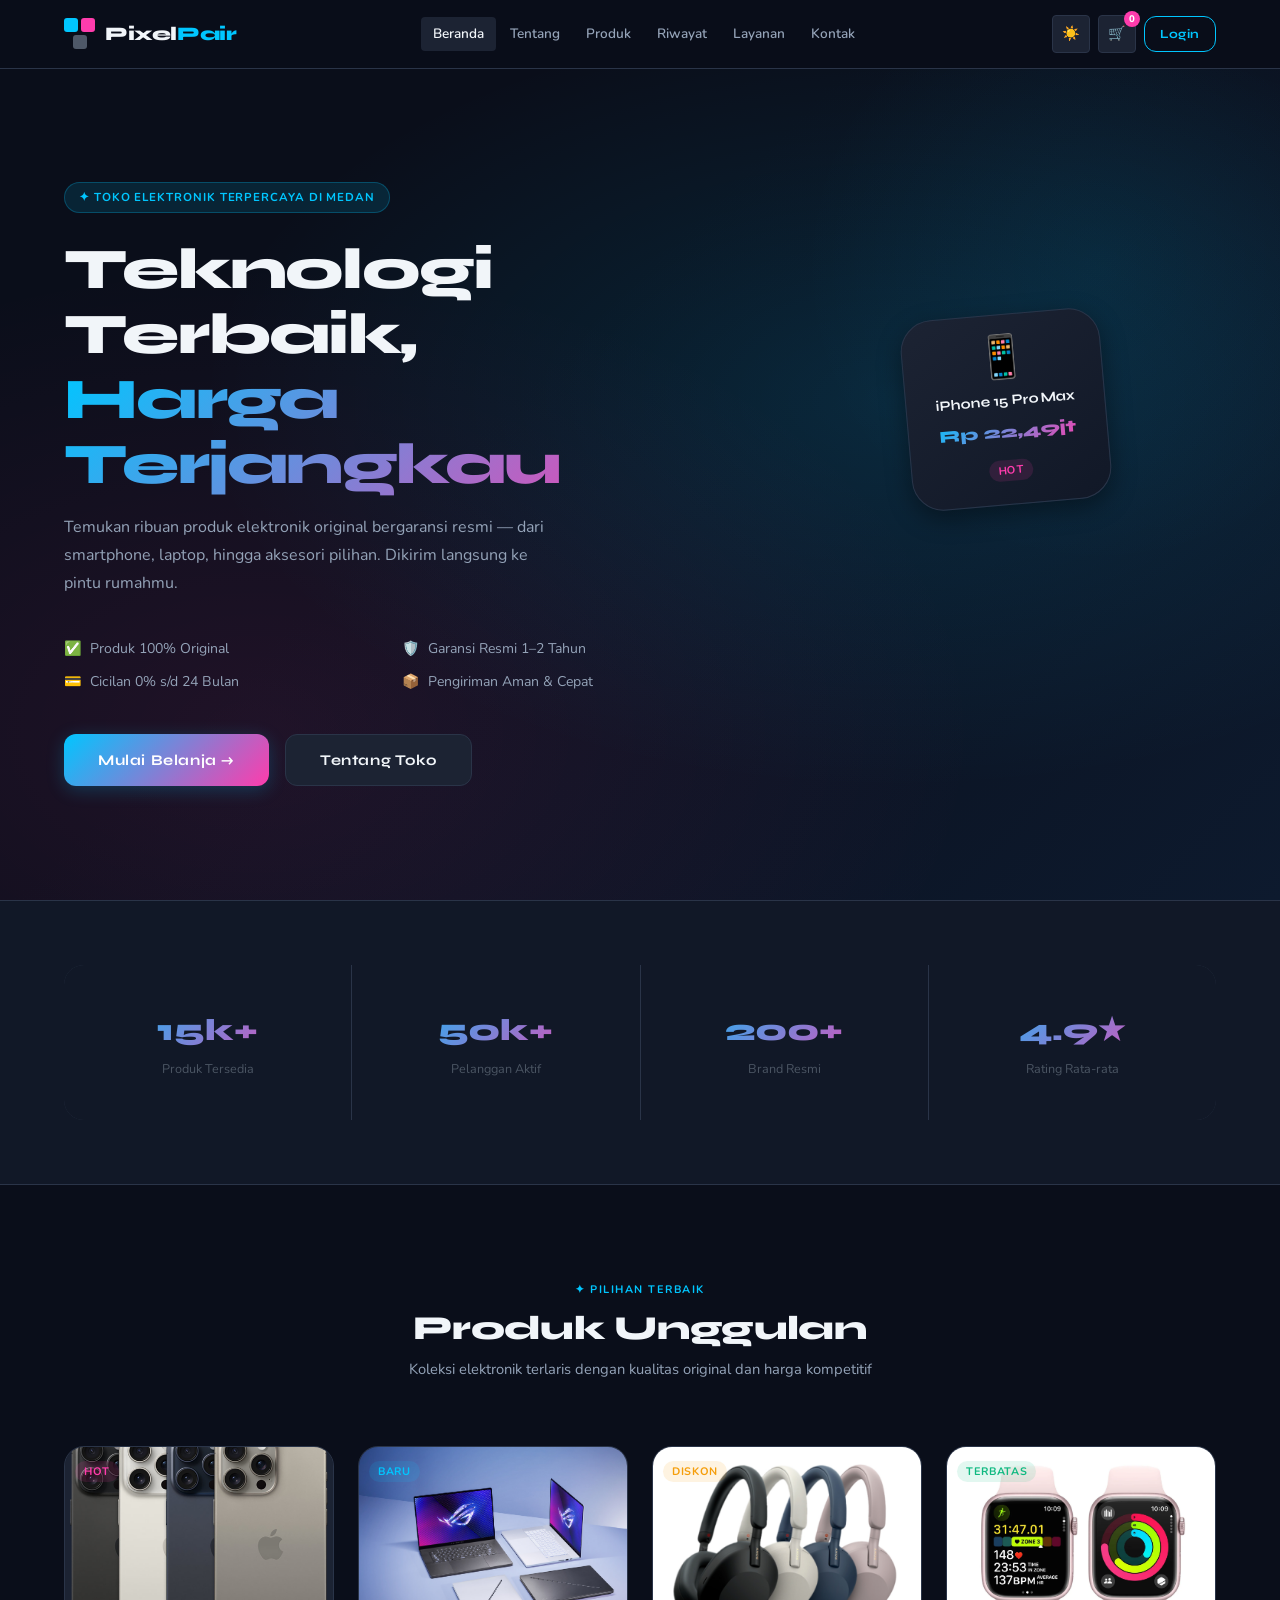
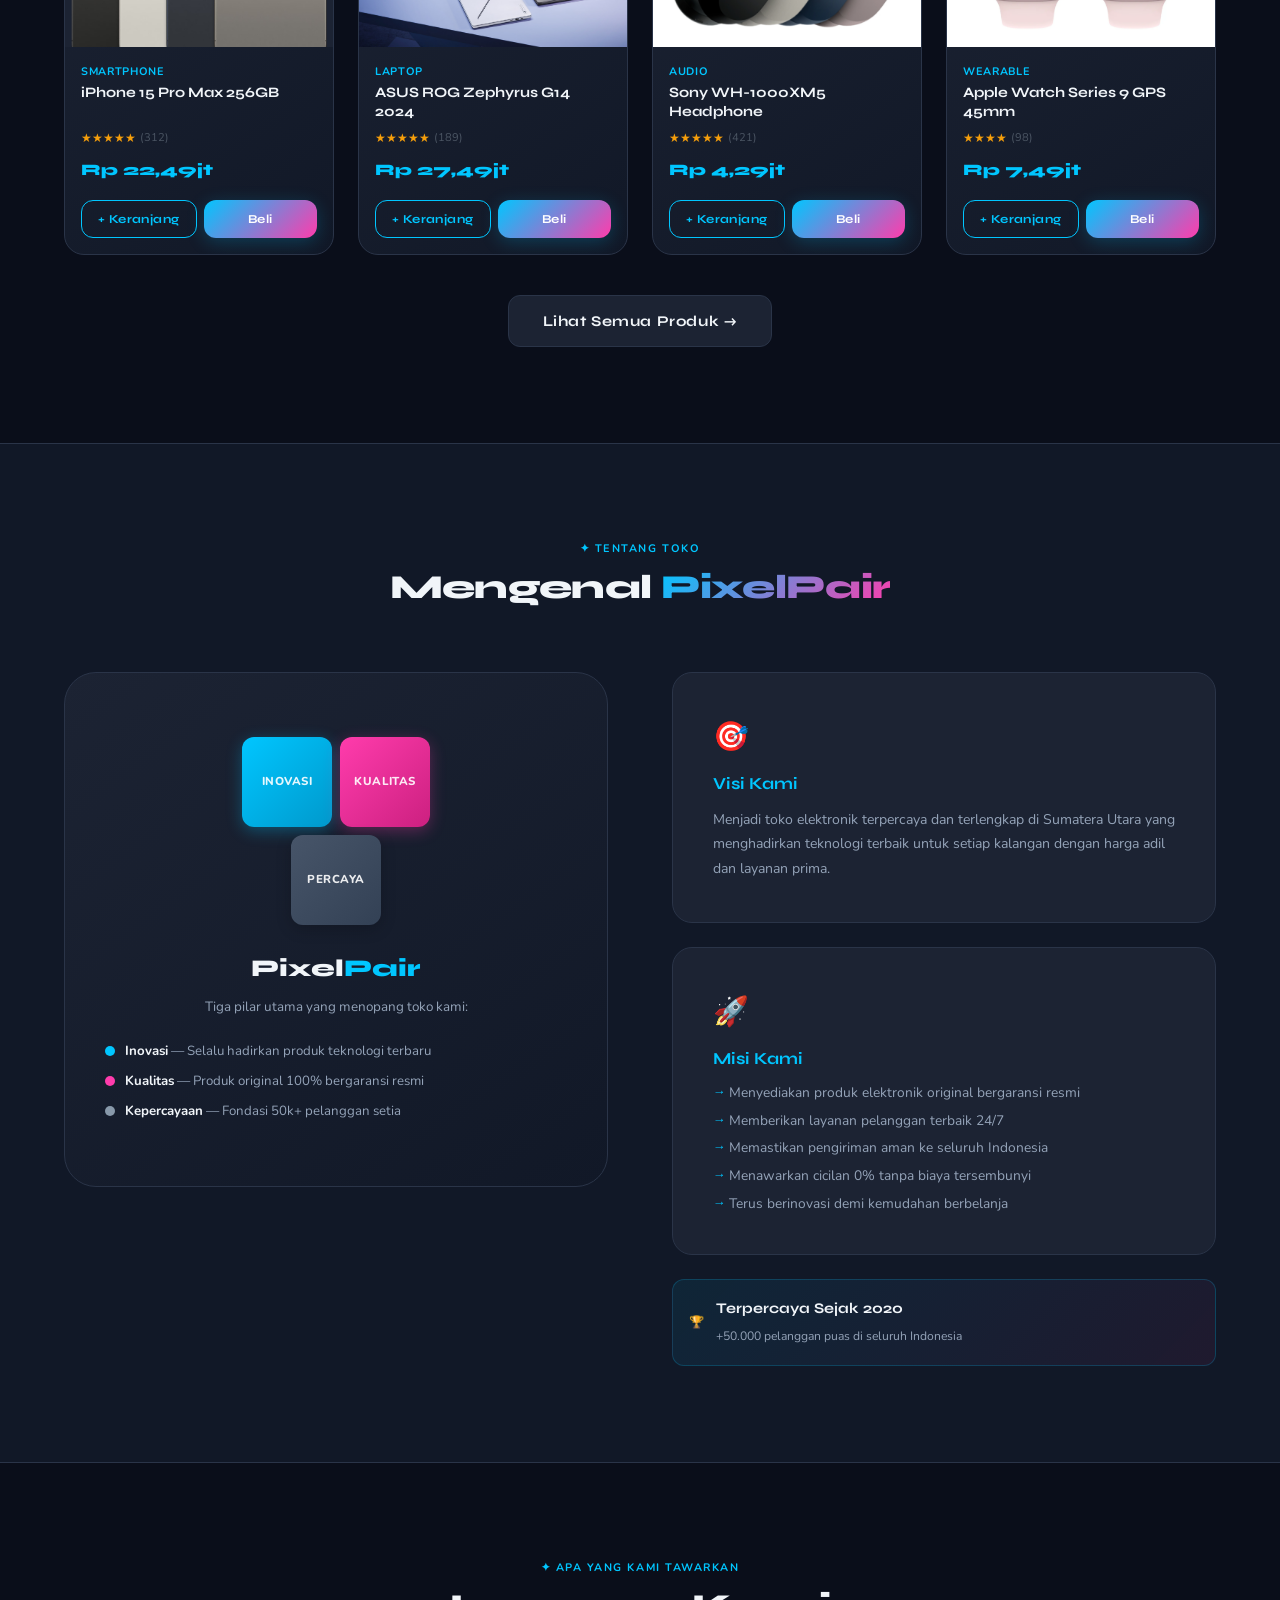
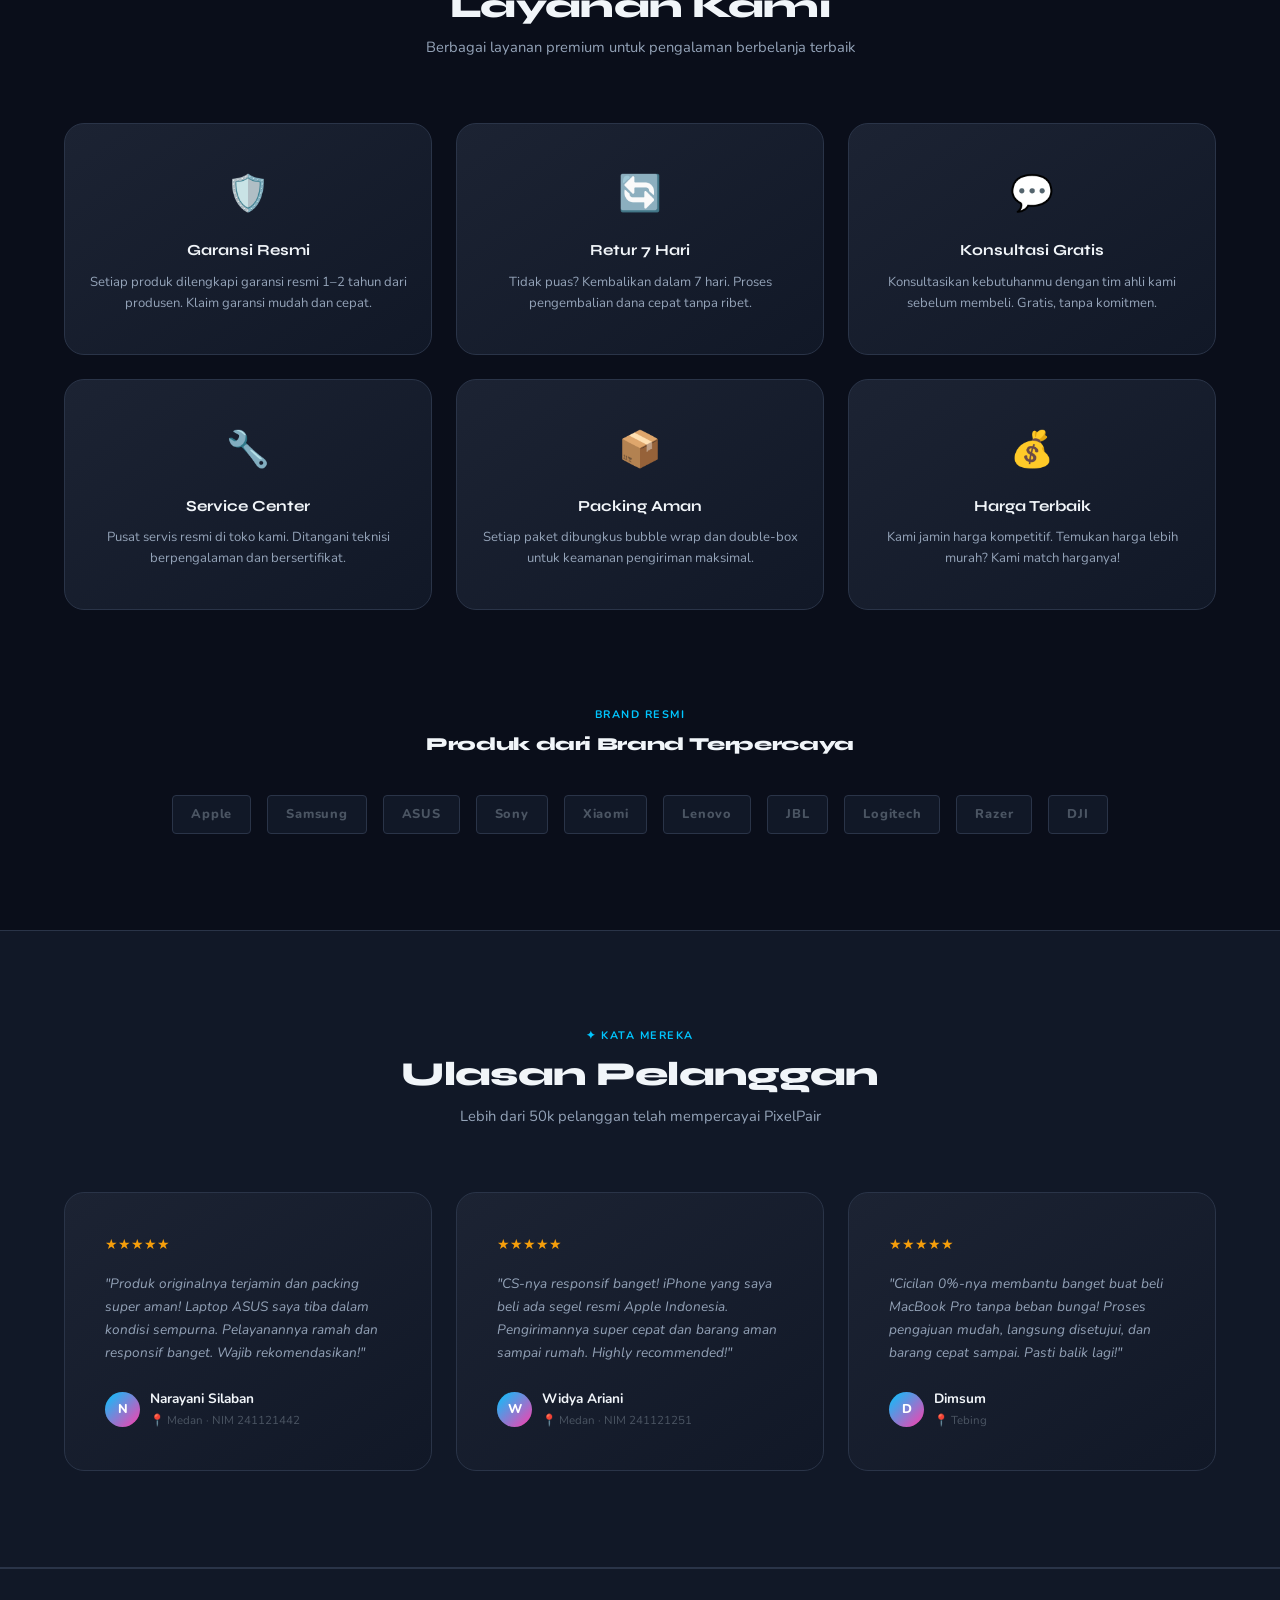
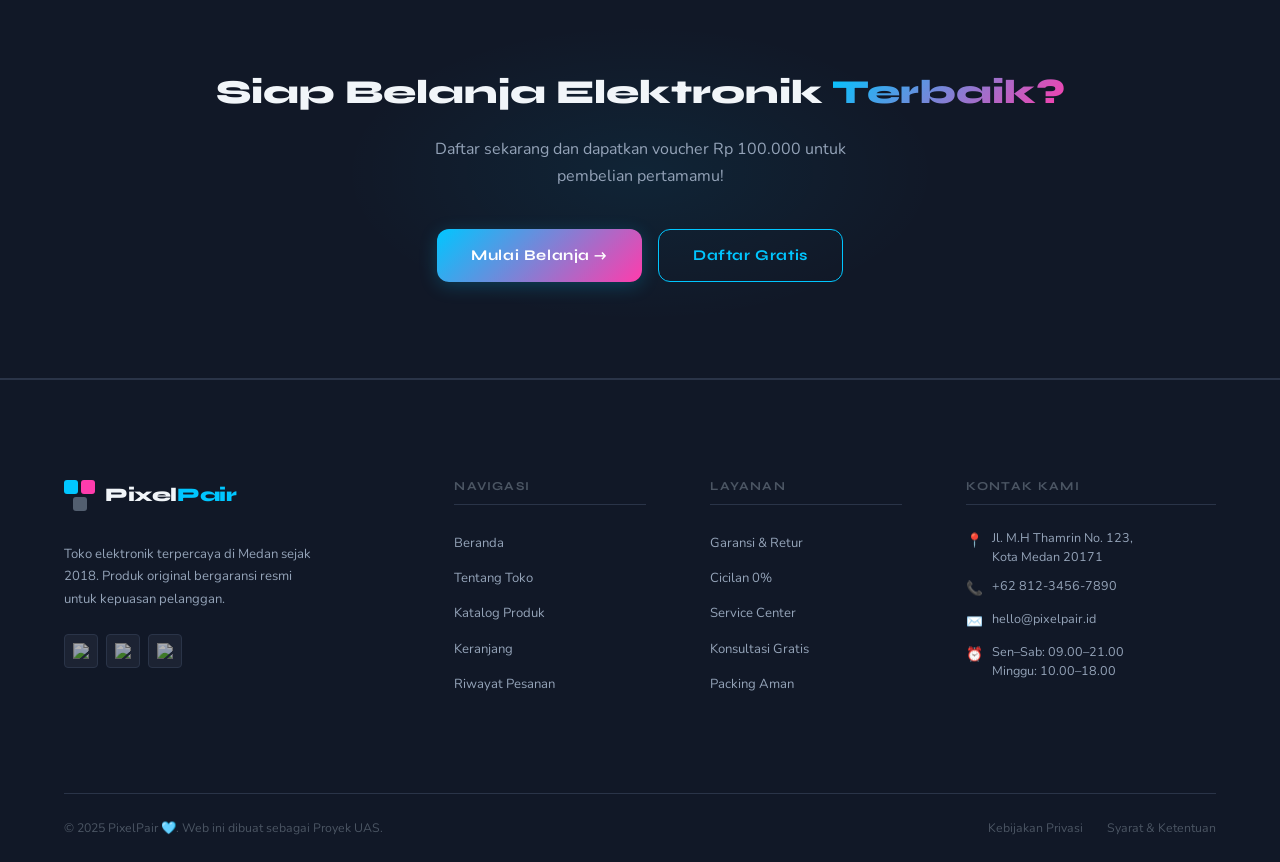
==== commit 765c2ea3: "Menambahkan halaman detail.html" ====
--- a/index.html
+++ b/index.html
@@ -7,7 +7,7 @@
   <link rel="preconnect" href="https://fonts.googleapis.com" />
   <link rel="preconnect" href="https://fonts.gstatic.com" crossorigin />
   <link href="https://fonts.googleapis.com/css2?family=Syne:wght@400;600;700;800&family=Nunito:wght@300;400;500;600;700&display=swap" rel="stylesheet" />
-  <link rel="stylesheet" href="style.css" />
+  <link rel="stylesheet" href="css/style.css" />
 </head>
 <body>
 
@@ -378,10 +378,12 @@
         </div>
       </div>
       <div class="footer-bottom">
-        <p>&copy; 2025 PixelPair 🩵. Web ini dibuat sebagai Proyek UTS.</p>
+        <p>&copy; 2025 PixelPair 🩵. Web ini dibuat sebagai Proyek UAS.</p>
         <div class="footer-bottom-links"><a href="#">Kebijakan Privasi</a><a href="#">Syarat &amp; Ketentuan</a></div>
       </div>
     </div>
   </footer>
+
+<script src="js/script.js"></script>
 </body>
 </html>
--- a/css/style.css
+++ b/css/style.css
@@ -0,0 +1,2054 @@
+/* CSS VARIABLES */
+:root {
+  --clr-bg:     #0A0E1A;
+  --clr-surf:   #111827;
+  --clr-surf2:  #1C2333;
+  --clr-border: #2A3448;
+  --clr-cyan:   #00C6FF;
+  --clr-cyan-g: rgba(0,198,255,0.12);
+  --clr-pink:   #FF3CAC;
+  --clr-pink-g: rgba(255,60,172,0.12);
+  --clr-amber:  #F59E0B;
+  --clr-green:  #10B981;
+  --clr-red:    #EF4444;
+  --grad:       linear-gradient(135deg,#00C6FF,#FF3CAC);
+  --grad-card:  linear-gradient(145deg,#1C2333,#111827);
+  --txt:        #F1F5F9;
+  --txt2:       #94A3B8;
+  --txt3:       #4B5563;
+  --f-head:     'Syne',sans-serif;
+  --f-body:     'Nunito',sans-serif;
+  --sp-sm:8px; 
+  --sp-md:16px; 
+  --sp-lg:24px;
+  --sp-xl:40px; 
+  --sp-2xl:64px; 
+  --sp-3xl:96px;
+  --r-sm:4px; 
+  --r-md:12px; 
+  --r-lg:20px; 
+  --r-xl:32px; 
+  --r-full:9999px;
+  --sh-md:0 8px 24px rgba(0,0,0,.4);
+  --sh-lg:0 20px 60px rgba(0,0,0,.5);
+  --sh-cyan:0 0 28px rgba(0,198,255,.18);
+  --tr:260ms ease; 
+  --tr-fast:140ms ease;
+  --nav-h:68px;
+  --img-h:200px;
+}
+
+/* RESET */
+*,*::before,*::after{box-sizing:border-box;margin:0;padding:0}
+html{scroll-behavior:smooth}
+
+body{
+  font-family:var(--f-body);
+  background:var(--clr-bg);
+  color:var(--txt);
+  line-height:1.65;
+  -webkit-font-smoothing:antialiased;
+  overflow-x:hidden
+}
+
+img{max-width:100%;display:block}
+a{
+  text-decoration:none;
+  color:inherit;
+  transition:color var(--tr)
+}
+
+ul,ol{list-style:none}
+button{
+  cursor:pointer;
+  border:none;
+  background:none;
+  font-family:var(--f-body)
+}
+
+input,select,textarea{font-family:var(--f-body);font-size:.93rem}
+
+/* CONTAINER */
+.container{width:100%;max-width:1200px;margin-inline:auto;padding-inline:24px}
+.section-gap{padding-block:var(--sp-3xl)}
+.section-gap-sm{padding-block:var(--sp-2xl)}
+
+/* TEXT */
+.text-gradient{
+  background:var(--grad);
+  -webkit-background-clip:text;
+  -webkit-text-fill-color:transparent;
+  background-clip:text
+}
+
+/* BUTTONS */
+.btn{
+  display:inline-flex;
+  align-items:center;
+  justify-content:center;
+  gap:7px;
+  padding:10px 24px;
+  border-radius:var(--r-md);
+  font-family:var(--f-head);
+  font-size:.86rem;
+  font-weight:700;
+  letter-spacing:.04em;
+  transition:all var(--tr);
+  white-space:nowrap
+}
+
+.btn-primary{
+  background:var(--grad);
+  color:#fff;
+  box-shadow:0 4px 18px rgba(0,198,255,.22)
+}
+
+.btn-primary:hover{
+  transform:translateY(-2px);
+  box-shadow:0 8px 28px rgba(0,198,255,.35)
+}
+
+.btn-outline{
+  background:transparent;
+  color:var(--clr-cyan);
+  border:1.5px solid var(--clr-cyan)
+}
+
+.btn-outline:hover{
+  background:var(--clr-cyan-g);
+  transform:translateY(-2px)
+}
+
+.btn-ghost{background:var(--clr-surf2);
+  color:var(--txt);
+  border:1px solid var(--clr-border)
+}
+
+.btn-ghost:hover{
+  border-color:var(--clr-cyan);
+  color:var(--clr-cyan)
+}
+
+.btn-sm{padding:7px 15px;font-size:.78rem}
+.btn-lg{padding:13px 34px;font-size:.93rem}
+.btn-full{width:100%}
+
+/* BADGES */
+.badge{
+  display:inline-flex;
+  align-items:center;
+  padding:2px 9px;
+  border-radius:var(--r-full);
+  font-size:.68rem;
+  font-weight:700;
+  letter-spacing:.06em;
+  text-transform:uppercase
+}
+
+.badge-cyan{background:var(--clr-cyan-g);color:var(--clr-cyan)}
+.badge-pink{background:var(--clr-pink-g);color:var(--clr-pink)}
+.badge-green{background:rgba(16,185,129,.12);color:var(--clr-green)}
+.badge-amber{background:rgba(245,158,11,.12);color:var(--clr-amber)}
+.badge-red{background:rgba(239,68,68,.12);color:var(--clr-red)}
+
+.status-badge{
+  display:inline-flex;
+  align-items:center;
+  padding:3px 10px;'
+  border-radius:var(--r-full);f
+  ont-size:.71rem;font-weight:700
+}
+
+.status-badge.proses{
+  background:rgba(245,158,11,.12);
+  color:var(--clr-amber)
+}
+.status-badge.dikirim{
+  background:var(--clr-cyan-g);
+  color:var(--clr-cyan)
+}
+
+.status-badge.selesai{
+  background:rgba(16,185,129,.12);
+  color:var(--clr-green)
+}
+
+.status-badge.dibatalkan{
+  background:rgba(239,68,68,.12);
+  color:var(--clr-red)
+}
+
+/* HAMBURGER */
+#nav-toggle{display:none}
+
+.hamburger-label{
+  display:none;
+  flex-direction:column;
+  gap:5px;
+  padding:6px;
+  background:var(--clr-surf2);
+  border:1px solid var(--clr-border);
+  border-radius:var(--r-sm);
+  cursor:pointer;
+  flex-shrink:0;
+}
+.hamburger-label span{
+  display:block;width:20px;height:2px;
+  background:var(--txt);border-radius:2px;
+  transition:all var(--tr);
+}
+
+/* Animasi X */
+#nav-toggle:checked ~ header .hamburger-label span:nth-child(1){transform:translateY(7px) rotate(45deg)}
+#nav-toggle:checked ~ header .hamburger-label span:nth-child(2){opacity:0;transform:scaleX(0)}
+#nav-toggle:checked ~ header .hamburger-label span:nth-child(3){transform:translateY(-7px) rotate(-45deg)}
+
+/* LIGHT MODE */
+#theme-toggle-cb{display:none}
+
+/* Variabel light mode diaktifkan menggunakan :checked ~ * */
+#theme-toggle-cb:checked ~ header,
+#theme-toggle-cb:checked ~ main,
+#theme-toggle-cb:checked ~ footer {
+  --clr-bg:#F8FAFC;
+  --clr-surf:#FFFFFF;
+  --clr-surf2:#F1F5F9;
+  --clr-border:#E2E8F0;
+  --txt:#0F172A;
+  --txt2:#475569;
+  --txt3:#94A3B8;
+  --grad-card:linear-gradient(145deg,#F1F5F9,#FFFFFF);
+  --sh-md:0 8px 24px rgba(0,0,0,.08);
+  --sh-lg:0 20px 60px rgba(0,0,0,.12);
+}
+
+#theme-toggle-cb:checked ~ header{background:rgba(255,255,255,0.95)!important;border-bottom-color:#E2E8F0!important}
+#theme-toggle-cb:checked ~ main{background:#F8FAFC;color:#0F172A}
+#theme-toggle-cb:checked ~ footer{background:#FFFFFF;color:#0F172A}
+
+/* icon toggle dark/light mode */
+.icon-moon{display:none}
+#theme-toggle-cb:checked ~ header .icon-sun{display:none}
+#theme-toggle-cb:checked ~ header .icon-moon{display:inline}
+
+/* HEADER / NAVBAR */
+header{
+  position:fixed;
+  top:0;
+  left:0;
+  right:0;
+  z-index:900;
+  background:rgba(10,14,26,.92);
+  backdrop-filter:blur(16px);
+  -webkit-backdrop-filter:blur(16px);
+  border-bottom:1px solid var(--clr-border);
+  transition:box-shadow var(--tr);
+}
+
+nav.navbar{
+  height:var(--nav-h);
+  display:flex;align-items:center;
+  justify-content:space-between;gap:var(--sp-lg);
+}
+
+/* LOGO */
+.navbar-brand{
+  display:flex;
+  align-items:center;
+  gap:10px;
+  flex-shrink:0
+}
+
+.logo-mark{
+  display:grid;
+  grid-template-columns:1fr 1fr;
+  gap:3px;
+  width:31px;
+}
+
+.logo-mark.sm{width:27px}
+
+.sq{
+  border-radius:3px;
+  display:block;
+  height:14px;
+  width:100%;
+}
+
+.logo-mark .sq:nth-child(3){
+  grid-column:1 / span 2;
+  justify-self:center;
+  width:calc(50% - 1.5px);
+  height:14px;
+}
+
+.logo-mark.sm .sq{height:12px}
+.logo-mark.sm .sq:nth-child(3){height:12px;width:calc(50% - 1.5px)}
+
+.sq-cyan{background:var(--clr-cyan)}
+.sq-pink{background:var(--clr-pink)}
+.sq-gray{background:rgba(148,163,184,.5)}
+
+.brand-text{
+  font-family:var(--f-head);
+  font-size:1.2rem;
+  font-weight:800;
+  letter-spacing:-.02em
+}
+
+.brand-text span{color:var(--clr-cyan)}
+
+/* Nav links */
+.nav-links{
+  display:flex;
+  align-items:center;
+  gap:2px;
+  flex:1;
+  justify-content:center
+}
+
+.nav-links li a{
+  display:block;
+  padding:6px 12px;
+  font-size:.85rem;
+  font-weight:600;
+  color:var(--txt2);
+  border-radius:var(--r-sm);
+  transition:all var(--tr)
+}
+
+.nav-links li a:hover,.nav-links li a.active{color:var(--txt);background:var(--clr-surf2)}
+
+/* Actions */
+.navbar-actions{
+  display:flex;
+  align-items:center;
+  gap:var(--sp-sm);
+  flex-shrink:0;
+}
+
+.btn-icon{
+  display:flex;
+  align-items:center;
+  justify-content:center;
+  width:38px;
+  height:38px;
+  border-radius:var(--r-sm);
+  background:var(--clr-surf2);
+  border:1px solid var(--clr-border);
+  color:var(--txt2);
+  font-size:.88rem;
+  transition:all var(--tr);
+  position:relative;
+  cursor:pointer;
+  text-decoration:none;
+}
+
+.btn-icon:hover{border-color:var(--clr-cyan);color:var(--clr-cyan)}
+.cart-count{
+  position:absolute;
+  top:-5px;
+  right:-5px;
+  background:var(--clr-pink);
+  color:#fff;
+  font-size:.6rem;
+  font-weight:800;
+  width:16px;
+  height:16px;
+  border-radius:50%;
+  display:flex;
+  align-items:center;
+  justify-content:center;
+}
+
+/* Theme toggle label */
+.theme-toggle-label{
+  display:flex;
+  align-items:center;
+  justify-content:center;
+  width:38px;
+  height:38px;
+  border-radius:var(--r-sm);
+  background:var(--clr-surf2);
+  border:1px solid var(--clr-border);
+  color:var(--txt2);
+  font-size:.88rem;
+  cursor:pointer;
+  transition:all var(--tr);
+  flex-shrink:0;
+}
+
+.theme-toggle-label:hover{border-color:var(--clr-cyan);color:var(--clr-cyan)}
+
+main{padding-top:var(--nav-h)}
+
+/* PAGE HEADER */
+.page-header{
+  padding:var(--sp-2xl) 0 var(--sp-xl);
+  background:linear-gradient(135deg,rgba(0,198,255,.05),rgba(255,60,172,.04));
+  border-bottom:1px solid var(--clr-border);
+  position:relative;
+  overflow:hidden
+}
+
+.page-header::before{
+  content:'';
+  position:absolute;
+  top:-60%;
+  right:-10%;
+  width:360px;
+  height:360px;
+  border-radius:50%;
+  background:var(--clr-cyan-g);
+  filter:blur(70px);
+  pointer-events:none
+}
+
+.breadcrumb{display:flex;align-items:center;gap:7px;font-size:.76rem;color:var(--txt3);margin-bottom:9px}
+.breadcrumb a{color:var(--txt3)}
+.breadcrumb a:hover,.breadcrumb .current{color:var(--clr-cyan)}
+.sep{color:var(--txt3)}
+.page-header h1{font-family:var(--f-head);font-size:clamp(1.5rem,3vw,2.2rem);font-weight:800;letter-spacing:-.02em}
+.page-header p{color:var(--txt2);margin-top:7px;font-size:.92rem}
+
+/* SECTION HEADER */
+.section-header{
+  text-align:center;
+  margin-bottom:var(--sp-2xl)
+}
+
+.section-header .eyebrow{
+  font-size:.68rem;
+  font-weight:700;
+  letter-spacing:.14em;
+  text-transform:uppercase;
+  color:var(--clr-cyan);
+  margin-bottom:9px;
+  display:block
+}
+
+.section-header h2{
+  font-family:var(--f-head);
+  font-size:clamp(1.4rem,3vw,2.1rem);
+  font-weight:800;
+  letter-spacing:-.02em;
+  line-height:1.2
+}
+
+.section-header p{
+  color:var(--txt2);
+  margin-top:9px;
+  max-width:520px;
+  margin-inline:auto;
+  font-size:.92rem
+}
+
+
+/* HERO BERANDA */
+.hero-section{
+  position:relative;
+  overflow:hidden;
+  min-height:calc(100vh - var(--nav-h));
+  display:flex;
+  align-items:center;
+  background:linear-gradient(135deg,#0A0E1A 40%,#0D1A2E)
+}
+.hero-section::before{
+  content:'';
+  position:absolute;
+  inset:0;
+  background:radial-gradient(ellipse at 70% 40%,rgba(0,198,255,.13),transparent 55%),radial-gradient(ellipse at 20% 80%,rgba(255,60,172,.09),transparent 50%);
+  pointer-events:none
+}
+
+.hero-bg-glow{
+  position:absolute;
+  width:600px;
+  height:600px;
+  top:-100px;
+  right:-120px;
+  background:radial-gradient(circle,rgba(0,198,255,.07) 0%,transparent 70%);
+  border-radius:50%;
+  pointer-events:none
+}
+
+.hero-inner{
+  display:grid;
+  grid-template-columns:1fr 400px;
+  gap:var(--sp-3xl);
+  align-items:center;
+  padding-top:var(--sp-3xl);
+  padding-bottom:var(--sp-3xl);
+  position:relative;z-index:1
+}
+
+.hero-eyebrow{
+  display:inline-flex;
+  align-items:center;
+  gap:7px;
+  padding:5px 14px;
+  background:var(--clr-cyan-g);
+  border:1px solid rgba(0,198,255,.25);
+  border-radius:var(--r-full);
+  font-size:.72rem;
+  font-weight:700;
+  color:var(--clr-cyan);
+  letter-spacing:.08em;
+  text-transform:uppercase;
+  margin-bottom:var(--sp-lg)
+}
+
+.hero-title{
+  font-family:var(--f-head);
+  font-size:clamp(2rem,4.5vw,3.6rem);
+  font-weight:800;
+  line-height:1.13;
+  letter-spacing:-.03em;
+  margin-bottom:var(--sp-md)
+}
+
+.hero-title em{
+  font-style:normal;
+  background:var(--grad);
+  -webkit-background-clip:text;
+  -webkit-text-fill-color:transparent;
+  background-clip:text;
+  display:block
+}
+
+.hero-desc{
+  color:var(--txt2);
+  font-size:1rem;
+  line-height:1.75;
+  max-width:500px;
+  margin-bottom:var(--sp-xl)
+}
+
+.hero-features{
+  display:grid;
+  grid-template-columns:1fr 1fr;
+  gap:10px 20px;
+  margin-bottom:var(--sp-xl)
+}
+
+.hero-feat{
+  display:flex;
+  align-items:center;
+  gap:8px;
+  font-size:.88rem;
+  color:var(--txt2)
+}
+
+.hero-actions{
+  display:flex;
+  gap:var(--sp-md);
+  flex-wrap:wrap
+}
+
+.hero-visual{display:flex;align-items:center;justify-content:center}
+.hero-card-stack{position:relative;width:220px;height:340px}
+
+.hero-card{
+  position:absolute;
+  width:200px;
+  background:var(--grad-card);
+  border:1px solid var(--clr-border);
+  border-radius:var(--r-xl);
+  padding:22px 18px;
+  text-align:center;
+  box-shadow:var(--sh-md);
+  transition:transform .35s ease,box-shadow .35s ease
+}
+
+.hc-icon{font-size:2.6rem;margin-bottom:10px;line-height:1}
+.hc-name{font-family:var(--f-head);font-size:.88rem;font-weight:700;margin-bottom:6px}
+
+.hc-price{
+  font-family:var(--f-head);
+  font-size:1.05rem;
+  font-weight:800;
+  background:var(--grad);
+  -webkit-background-clip:text;
+  -webkit-text-fill-color:transparent;
+  background-clip:text;
+  margin-bottom:10px
+}
+
+.hc-1{top:0;left:0;transform:rotate(-5deg);z-index:1}
+
+
+@media(max-width:900px){.hero-inner{grid-template-columns:1fr;padding-top:var(--sp-2xl)}.hero-visual{display:none}}
+@media(max-width:600px){.hero-features{grid-template-columns:1fr}.hero-title{font-size:1.9rem}}
+
+
+/* STATISTIK */
+.stats-section{
+  background:var(--clr-surf);
+  border-top:1px solid var(--clr-border);
+  border-bottom:1px solid var(--clr-border);
+  padding-block:var(--sp-2xl)
+}
+
+.stats-grid{
+  display:grid;
+  grid-template-columns:repeat(4,1fr);
+  gap:1px;background:var(--clr-border);
+  border-radius:var(--r-lg);
+  overflow:hidden
+}
+
+.stat-item{
+  background:var(--clr-surf);
+  padding:var(--sp-xl) var(--sp-lg);
+  text-align:center;
+  transition:background var(--tr)
+}
+
+.stat-item:hover{
+  background:var(--clr-surf2)
+}
+
+.stat-num{
+  font-family:var(--f-head);
+  font-size:1.9rem;
+  font-weight:800;
+  background:var(--grad);
+  -webkit-background-clip:text;
+  -webkit-text-fill-color:transparent;
+  background-clip:text
+}
+
+.stat-label{font-size:.79rem;color:var(--txt3);margin-top:4px}
+
+/* PRODUK CARDS */
+.produk-grid{
+  display:grid;
+  grid-template-columns:repeat(auto-fill,minmax(230px,1fr));
+  gap:var(--sp-lg)
+}
+
+.produk-card{
+  background:var(--grad-card);
+  border:1px solid var(--clr-border);
+  border-radius:var(--r-lg);
+  overflow:hidden;
+  transition:all var(--tr);
+  display:flex;
+  flex-direction:column
+}
+
+.produk-card:hover{
+  border-color:rgba(0,198,255,.35);
+  transform:translateY(-4px);
+  box-shadow:var(--sh-cyan)
+}
+
+.produk-img-wrap{
+  position:relative;
+  height:var(--img-h);
+  background:var(--clr-surf2);
+  overflow:hidden;
+  flex-shrink:0
+}
+
+.produk-img-wrap img{
+  width:100%;
+  height:100%;
+  object-fit:cover;
+  object-position:center;
+  display:block;
+  transition:transform .4s ease
+}
+
+.produk-card:hover .produk-img-wrap img{transform:scale(1.05)}
+
+.produk-img-placeholder{
+  width:100%;
+  height:100%;
+  display:flex;
+  align-items:center;
+  justify-content:center;
+  font-size:3rem;
+  background:linear-gradient(135deg,var(--clr-surf2),var(--clr-surf))
+}
+
+.produk-badge-wrap{position:absolute;top:10px;left:10px;z-index:2}
+.produk-body{padding:var(--sp-md);flex:1;display:flex;flex-direction:column}
+
+.produk-kategori{
+  font-size:.68rem;
+  font-weight:700;
+  letter-spacing:.06em;
+  text-transform:uppercase;
+  color:var(--clr-cyan);
+  margin-bottom:4px
+}
+
+.produk-name{
+  font-family:var(--f-head);
+  font-size:.9rem;
+  font-weight:700;
+  line-height:1.3;
+  margin-bottom:7px;
+  flex:1
+}
+
+.produk-rating{
+  display:flex;
+  align-items:center;
+  gap:4px;
+  font-size:.74rem;
+  color:var(--clr-amber);
+  margin-bottom:9px
+}
+
+.produk-rating span{color:var(--txt3);font-size:.7rem}
+
+.produk-harga-row{
+  display:flex;
+  align-items:center;
+  gap:7px;
+  flex-wrap:nowrap;
+  white-space:nowrap
+}
+
+.produk-harga{font-family:var(--f-head);font-size:1rem;font-weight:800;color:var(--clr-cyan)}
+.produk-footer{padding:var(--sp-md);padding-top:0;display:flex;gap:7px}
+.produk-footer .btn{flex:1;font-size:.76rem;padding:8px 6px}
+
+/* TENTANG */
+.tentang-section{
+  background:var(--clr-surf);
+  border-top:1px solid var(--clr-border);
+  border-bottom:1px solid var(--clr-border)
+}
+
+.tentang-grid{
+  display:grid;
+  grid-template-columns:1fr 1fr;
+  gap:var(--sp-2xl);
+  align-items:start
+}
+
+.tentang-logo-card{
+  background:var(--grad-card);
+  border:1px solid var(--clr-border);
+  border-radius:var(--r-xl);
+  padding:var(--sp-2xl) var(--sp-xl);
+  text-align:center
+}
+
+.logo-big{
+  display:flex;
+  flex-direction:column;
+  align-items:center;
+  gap:8px;
+  margin-bottom:var(--sp-lg)
+}
+
+.logo-big-top{display:flex;gap:8px}
+.logo-big-bot{display:flex;justify-content:center}
+
+.lbq{
+  width:90px;height:90px;
+  border-radius:var(--r-md);
+  display:flex;align-items:center;justify-content:center;
+  transition:transform var(--tr);
+  overflow:hidden;
+}
+
+.lbq:hover{transform:scale(1.05)}
+
+.lbq span{
+  font-size:.72rem;font-weight:800;
+  color:rgba(255,255,255,.9);
+  letter-spacing:.04em;text-transform:uppercase;
+  text-align:center;
+  word-break:break-word;
+  max-width:80px;
+  line-height:1.3;
+}
+
+.lbq-cyan{background:linear-gradient(135deg,#00C6FF,#0099CC);box-shadow:0 4px 16px rgba(0,198,255,.3)}
+.lbq-pink{background:linear-gradient(135deg,#FF3CAC,#CC2080);box-shadow:0 4px 16px rgba(255,60,172,.3)}
+.lbq-gray{
+  width:90px;height:90px;
+  background:linear-gradient(135deg,#475569,#334155);
+  box-shadow:0 4px 16px rgba(0,0,0,.2);
+}
+
+.logo-brand-name{
+  font-family:var(--f-head);
+  font-size:1.5rem;
+  font-weight:800;
+  margin-bottom:8px
+}
+
+.logo-brand-name span{color:var(--clr-cyan)}
+.logo-brand-desc{
+  font-size:.84rem;
+  color:var(--txt2);
+  margin-bottom:var(--sp-lg)
+}
+
+.logo-pillars{
+  display:flex;
+  flex-direction:column;
+  gap:10px;
+  text-align:left
+}
+
+.pillar{
+  display:flex;
+  align-items:flex-start;
+  gap:10px;
+  font-size:.83rem;
+  color:var(--txt2);
+  line-height:1.5
+}
+
+.pillar-dot{width:10px;height:10px;border-radius:50%;flex-shrink:0;margin-top:4px}
+.pillar strong{color:var(--txt)}
+
+.tentang-vm{display:flex;flex-direction:column;gap:var(--sp-lg)}
+.vm-card{
+  background:var(--clr-surf2);
+  border:1px solid var(--clr-border);
+  border-radius:var(--r-lg);
+  padding:var(--sp-xl)
+}
+
+.vm-icon-wrap{font-size:1.8rem;margin-bottom:10px}
+.vm-card h3{
+  font-family:var(--f-head);
+  font-size:1.05rem;
+  font-weight:700;
+  margin-bottom:10px;
+  color:var(--clr-cyan)
+}
+
+.vm-card p{font-size:.88rem;color:var(--txt2);line-height:1.75}
+.vm-list{display:flex;flex-direction:column;gap:7px}
+
+.vm-list li{
+  font-size:.86rem;
+  color:var(--txt2);
+  padding-left:16px;
+  position:relative;
+  line-height:1.5
+}
+
+.vm-list li::before{
+  content:'→';
+  position:absolute;
+  left:0;
+  color:var(--clr-cyan);
+  font-size:.8rem
+}
+
+.tentang-since{
+  display:flex;
+  align-items:center;
+  gap:12px;
+  padding:var(--sp-md);
+  background:linear-gradient(135deg,rgba(0,198,255,.08),rgba(255,60,172,.06));
+  border:1px solid rgba(0,198,255,.2);
+  border-radius:var(--r-md)
+}
+
+.tentang-since span:first-child{font-size:1.6rem}
+.tentang-since strong{display:block;font-family:var(--f-head);font-size:.92rem;margin-bottom:2px}
+.tentang-since span:last-of-type{font-size:.76rem;color:var(--txt2)}
+
+/* LAYANAN */
+.layanan-grid{display:grid;grid-template-columns:repeat(3,1fr);gap:var(--sp-lg)}
+.layanan-card{
+  background:var(--grad-card);
+  border:1px solid var(--clr-border);
+  border-radius:var(--r-lg);
+  padding:var(--sp-xl) var(--sp-lg);
+  text-align:center;
+  transition:all var(--tr);
+  position:relative;
+  overflow:hidden
+}
+
+.layanan-card::before{
+  content:'';
+  position:absolute;
+  top:0;left:0;right:0;height:3px;
+  background:var(--grad);
+  transform:scaleX(0);
+  transition:transform var(--tr)
+}
+
+.layanan-card:hover::before{transform:scaleX(1)}
+.layanan-card:hover{
+  border-color:rgba(0,198,255,.3);
+  transform:translateY(-4px);
+  box-shadow:var(--sh-md)
+}
+
+.layanan-icon{font-size:2.2rem;margin-bottom:var(--sp-md)}
+.layanan-card h3{
+  font-family:var(--f-head);
+  font-size:.96rem;
+  font-weight:700;
+  margin-bottom:8px
+}
+
+.layanan-card p{font-size:.82rem;color:var(--txt2);line-height:1.6}
+
+/* ULASAN */
+.ulasan-bg{
+  background:var(--clr-surf);
+  border-top:1px solid var(--clr-border);
+  border-bottom:1px solid var(--clr-border)
+}
+
+.ulasan-grid{
+  display:grid;
+  grid-template-columns:repeat(3,1fr);
+  gap:var(--sp-lg)
+}
+
+.ulasan-card{
+  background:var(--grad-card);
+  border:1px solid var(--clr-border);
+  border-radius:var(--r-lg);
+  padding:var(--sp-xl);
+  transition:all var(--tr)
+}
+
+.ulasan-card:hover{
+  border-color:rgba(0,198,255,.2);
+  transform:translateY(-3px)
+}
+
+.ulasan-stars{
+  color:var(--clr-amber);
+  font-size:.88rem;
+  margin-bottom:var(--sp-md)
+}
+
+.ulasan-text{
+  font-size:.85rem;
+  color:var(--txt2);
+  line-height:1.7;
+  margin-bottom:var(--sp-lg);
+  font-style:italic
+}
+
+.ulasan-user{display:flex;align-items:center;gap:10px}
+
+.ulasan-avatar{
+  width:35px;
+  height:35px;
+  border-radius:50%;
+  background:var(--grad);
+  display:flex;
+  align-items:center;
+  justify-content:center;
+  font-size:.8rem;
+  font-weight:800;
+  color:#fff;
+  flex-shrink:0
+}
+
+.ulasan-name{font-weight:700;font-size:.85rem}
+.ulasan-kota{font-size:.72rem;color:var(--txt3)}
+
+/* CTA */
+.cta-section{
+  background:var(--clr-surf);
+  border-top:1px solid var(--clr-border);
+  border-bottom:1px solid var(--clr-border)
+}
+
+.cta-inner{text-align:center;position:relative}
+
+.cta-inner::before{
+  content:'';
+  position:absolute;
+  top:50%;left:50%;
+  transform:translate(-50%,-50%);
+  width:600px;
+  height:300px;
+  background:radial-gradient(ellipse,rgba(0,198,255,.07),transparent 70%);
+  pointer-events:none
+}
+
+.cta-inner h2{
+  font-family:var(--f-head);
+  font-size:clamp(1.5rem,3vw,2.1rem);
+  font-weight:800;
+  margin-bottom:var(--sp-md);
+  position:relative
+}
+
+.cta-inner p{
+  color:var(--txt2);
+  max-width:480px;
+  margin-inline:auto;
+  margin-bottom:var(--sp-xl);
+  position:relative
+}
+
+.cta-buttons{
+  display:flex;
+  justify-content:
+  center;gap:var(--sp-md);
+  flex-wrap:wrap;
+  position:relative
+}
+
+/* BRAND LOGO */
+.brand-logos{
+  display:flex;
+  flex-wrap:wrap;
+  gap:var(--sp-md);
+  justify-content:center;
+  align-items:center
+}
+
+.brand-logo-item{
+  padding:8px 18px;
+  background:var(--clr-surf);
+  border:1px solid var(--clr-border);
+  border-radius:var(--r-sm);
+  font-size:.8rem;
+  font-weight:800;
+  color:var(--txt3);
+  letter-spacing:.06em;
+  transition:all var(--tr)
+}
+
+.brand-logo-item:hover{border-color:var(--clr-cyan);color:var(--txt)}
+
+/* FOOTER */
+footer{
+  background:var(--clr-surf);
+  border-top:1px solid var(--clr-border)
+}
+
+.footer-main{
+  padding-block:var(--sp-3xl);
+  display:grid;
+  grid-template-columns:1.7fr 1fr 1fr 1.3fr;
+  gap:var(--sp-2xl)
+}
+
+.footer-brand-desc{
+  font-size:.82rem;
+  color:var(--txt2);
+  line-height:1.7;
+  margin:var(--sp-md) 0 var(--sp-lg);
+  max-width:260px
+}
+
+.footer-social{display:flex;gap:8px}
+.social-btn{
+  width:34px;height:34px;
+  border-radius:var(--r-sm);
+  background:var(--clr-surf2);
+  border:1px solid var(--clr-border);
+  display:flex;
+  align-items:center;
+  justify-content:center;
+  font-size:.85rem;
+  transition:all var(--tr);
+  color:var(--txt3);
+}
+
+.social-btn img{
+  width:16px;
+  height:16px;
+  object-fit:contain;
+  filter:brightness(0.7);
+  transition:filter var(--tr);
+}
+
+.social-btn:hover{
+  border-color:var(--clr-cyan);
+  background:var(--clr-cyan-g)
+}
+
+.social-btn:hover img{filter:brightness(1)}
+.footer-col h4{
+  font-family:var(--f-head);
+  font-size:.76rem;
+  font-weight:700;
+  text-transform:uppercase;
+  letter-spacing:.1em;
+  color:var(--txt3);
+  margin-bottom:var(--sp-lg);
+  padding-bottom:8px;
+  border-bottom:1px solid var(--clr-border)
+}
+
+.footer-links{display:flex;flex-direction:column;gap:9px}
+.footer-links a{
+  font-size:.82rem;
+  color:var(--txt2);
+  transition:color var(--tr-fast)
+}
+
+.footer-links a:hover{color:var(--clr-cyan)}
+.footer-contact-item{
+  display:flex;
+  align-items:flex-start;
+  gap:9px;
+  margin-bottom:10px
+}
+
+.footer-contact-icon{
+  font-size:.85rem;
+  margin-top:1px;
+  flex-shrink:0;
+  color:var(--clr-cyan)
+}
+
+.footer-contact-text{
+  font-size:.79rem;
+  color:var(--txt2);
+  line-height:1.5
+}
+
+.footer-bottom{
+  padding-block:var(--sp-lg);
+  border-top:1px solid var(--clr-border);
+  display:flex;
+  align-items:center;
+  justify-content:space-between;
+  flex-wrap:wrap;
+  gap:var(--sp-md);
+  font-size:.77rem;
+  color:var(--txt3)
+}
+
+.footer-bottom a{color:var(--txt3)}
+.footer-bottom a:hover{color:var(--clr-cyan)}
+.footer-bottom-links{display:flex;gap:var(--sp-lg)}
+
+/* KATALOG */
+.katalog-layout{
+  display:grid;
+  grid-template-columns:240px 1fr;
+  gap:var(--sp-xl);
+  padding-block:var(--sp-2xl)
+}
+
+.sidebar-filter{
+  background:var(--clr-surf);
+  border:1px solid var(--clr-border);
+  border-radius:var(--r-lg);
+  padding:var(--sp-lg);
+  height:fit-content;
+  position:sticky;
+  top:calc(var(--nav-h) + 18px)
+}
+
+.sidebar-filter h3{
+  font-family:var(--f-head);
+  font-size:.82rem;
+  font-weight:700;
+  text-transform:uppercase;
+  letter-spacing:.08em;
+  color:var(--txt3);
+  margin-bottom:var(--sp-lg);
+  padding-bottom:var(--sp-sm);
+  border-bottom:1px solid var(--clr-border)
+}
+
+.filter-group{margin-bottom:var(--sp-lg)}
+.filter-group-label{
+  font-size:.79rem;
+  font-weight:700;
+  color:var(--txt2);
+  margin-bottom:8px
+}
+
+.filter-opt{
+  display:flex;
+  align-items:center;
+  gap:8px;
+  padding:6px 0;
+  font-size:.82rem;
+  color:var(--txt2);
+  cursor:pointer;
+  transition:color var(--tr-fast)
+}
+
+.filter-opt:hover{color:var(--txt)}
+.filter-opt input{
+  accent-color:var(--clr-cyan);
+  width:14px;
+  height:14px
+}
+
+.katalog-toolbar{
+  display:flex;
+  align-items:center;
+  justify-content:space-between;
+  gap:var(--sp-md);
+  margin-bottom:var(--sp-xl);
+  flex-wrap:wrap
+}
+
+.search-wrap{position:relative;flex:1;max-width:350px}
+.search-wrap input{
+  width:100%;
+  padding:9px 13px 9px 36px;
+  background:var(--clr-surf);
+  border:1px solid var(--clr-border);
+  border-radius:var(--r-md);
+  color:var(--txt);
+  transition:border-color var(--tr)
+}
+
+.search-wrap input:focus{
+  outline:none;
+  border-color:var(--clr-cyan)
+}
+
+.search-icon{
+  position:absolute;
+  left:11px;
+  top:50%;
+  transform:translateY(-50%);
+  color:var(--txt3);
+  font-size:.86rem;
+  pointer-events:none
+}
+
+.katalog-count{font-size:.82rem;color:var(--txt3)}
+.katalog-count strong{color:var(--clr-cyan);font-weight:700}
+
+/* KERANJANG */
+.keranjang-layout{
+  display:grid;
+  grid-template-columns:1fr 340px;
+  gap:var(--sp-xl);
+  padding-block:var(--sp-2xl)
+}
+
+.keranjang-item{
+  display:flex;
+  gap:var(--sp-md);
+  padding:var(--sp-lg);
+  background:var(--clr-surf);
+  border:1px solid var(--clr-border);
+  border-radius:var(--r-lg);
+  margin-bottom:var(--sp-md);
+  transition:border-color var(--tr)
+}
+
+.keranjang-item:hover{border-color:rgba(0,198,255,.3)}
+.keranjang-detail{flex:1}
+.keranjang-detail h4{
+  font-family:var(--f-head);
+  font-size:.9rem;
+  font-weight:700;
+  margin-bottom:3px
+}
+
+.keranjang-kategori{
+  font-size:.7rem;
+  color:var(--clr-cyan);
+  font-weight:600;
+  text-transform:uppercase;
+  letter-spacing:.06em
+}
+
+.keranjang-row{
+  display:flex;
+  align-items:center;
+  justify-content:space-between;
+  margin-top:11px;
+  flex-wrap:wrap;
+  gap:7px
+}
+
+.qty-control{
+  display:flex;
+  align-items:center;
+  background:var(--clr-surf2);
+  border:1px solid var(--clr-border);
+  border-radius:var(--r-sm);
+  overflow:hidden
+}
+
+.qty-btn{
+  width:31px;height:31px;
+  display:flex;
+  align-items:center;
+  justify-content:center;
+  font-size:.95rem;
+  font-weight:700;
+  color:var(--txt2);
+  transition:all var(--tr-fast);
+  cursor:pointer
+}
+
+.qty-btn:hover{
+  background:var(--clr-cyan-g);
+  color:var(--clr-cyan)
+}
+
+.qty-input{
+  width:40px;
+  height:31px;
+  text-align:center;
+  background:transparent;
+  border:none;
+  border-left:1px solid var(--clr-border);
+  border-right:1px solid var(--clr-border);
+  color:var(--txt);
+  font-weight:700;
+  font-size:.85rem
+}
+
+.qty-input:focus{outline:none}
+.keranjang-harga{
+  font-family:var(--f-head);
+  font-size:.98rem;
+  font-weight:800;
+  color:var(--clr-cyan)
+}
+
+.btn-hapus{
+  font-size:.76rem;
+  color:var(--clr-red);
+  background:transparent;
+  padding:4px 8px;
+  border-radius:var(--r-sm);
+  border:1px solid transparent;
+  transition:all var(--tr-fast);
+  cursor:pointer
+}
+
+.btn-hapus:hover{background:rgba(239,68,68,.08);border-color:rgba(239,68,68,.25)}
+.ringkasan-card{
+  background:var(--clr-surf);
+  border:1px solid var(--clr-border);
+  border-radius:var(--r-lg);
+  padding:var(--sp-xl);
+  height:fit-content;
+  position:sticky;
+  top:calc(var(--nav-h) + 18px)
+}
+
+.sticky-ringkasan{position:sticky;top:calc(var(--nav-h) + 18px)}
+.ringkasan-card h2{
+  font-family:var(--f-head);
+  font-size:.98rem;
+  font-weight:800;
+  margin-bottom:var(--sp-lg);
+  padding-bottom:var(--sp-md);
+  border-bottom:1px solid var(--clr-border)
+}
+
+.hitung-row{
+  display:flex;
+  justify-content:space-between;
+  align-items:center;
+  padding:6px 0;
+  font-size:.85rem
+}
+
+.hitung-row span:first-child{color:var(--txt2)}
+.hitung-row span:last-child{font-weight:600}
+.hitung-row.total-row{
+  padding-top:11px;
+  margin-top:3px;
+  border-top:1px solid var(--clr-border);
+  font-size:.95rem
+}
+
+.hitung-row.total-row strong{
+  color:var(--clr-cyan);
+  font-family:var(--f-head);
+  font-size:1.05rem
+}
+
+.promo-wrap{display:flex;gap:7px;margin-bottom:var(--sp-sm)}
+.promo-wrap input{
+  flex:1;
+  padding:8px 12px;
+  background:var(--clr-surf2);
+  border:1px solid var(--clr-border);
+  border-radius:var(--r-sm);
+  color:var(--txt);
+  font-size:.82rem;
+  transition:border-color var(--tr)
+}
+
+.promo-wrap input:focus{
+  outline:none;
+  border-color:var(--clr-cyan)
+}
+
+.promo-hint{
+  font-size:.69rem;
+  color:var(--txt3);
+  margin-bottom:var(--sp-md)
+}
+
+.ringkasan-info{
+  padding:var(--sp-md);
+  background:rgba(16,185,129,.06);
+  border:1px solid rgba(16,185,129,.18);
+  border-radius:var(--r-md)
+}
+
+.ringkasan-info p{font-size:.75rem;color:var(--clr-green);padding:2px 0}
+
+/* PEMESANAN */
+.step-bar{
+  background:var(--clr-surf);
+  border-bottom:1px solid var(--clr-border);
+  padding-block:var(--sp-lg)
+}
+
+.steps{
+  display:flex;
+  align-items:center;
+  justify-content:center;
+  gap:0
+}
+
+.step{
+  display:flex;
+  align-items:center;
+  gap:8px;
+  padding:0 var(--sp-lg);
+  position:relative
+}
+
+.step:not(:last-child)::after{
+  content:'→';
+  position:absolute;
+  right:-8px;
+  color:var(--txt3);
+  font-size:.76rem
+}
+
+.step-num{
+  width:26px;
+  height:26px;
+  border-radius:50%;
+  background:var(--clr-surf2);
+  border:2px solid var(--clr-border);
+  display:flex;
+  align-items:center;
+  justify-content:center;
+  font-size:.7rem;
+  font-weight:800;
+  color:var(--txt3);
+  flex-shrink:0
+}
+
+.step.active .step-num{
+  background:var(--grad);
+  border-color:transparent;
+  color:#fff
+}
+
+.step-name{
+  font-size:.79rem;
+  color:var(--txt3);
+  font-weight:600
+}
+
+.step.active .step-name{color:var(--txt)}
+.pemesanan-layout{
+  display:grid;
+  grid-template-columns:1fr 340px;
+  gap:var(--sp-xl);
+  padding-block:var(--sp-2xl)
+}
+
+.form-card{
+  background:var(--clr-surf);
+  border:1px solid var(--clr-border);
+  border-radius:var(--r-lg);
+  padding:var(--sp-xl);
+  margin-bottom:var(--sp-lg)
+}
+
+.form-card h2{
+  font-family:var(--f-head);
+  font-size:.96rem;
+  font-weight:700;
+  margin-bottom:var(--sp-lg);
+  padding-bottom:var(--sp-md);
+  border-bottom:1px solid var(--clr-border)
+}
+
+.form-row{
+  display:grid;
+  grid-template-columns:1fr 1fr;
+  gap:var(--sp-md)
+}
+
+.form-group{margin-bottom:var(--sp-md)}
+.form-group label{
+  display:block;
+  font-size:.79rem;
+  font-weight:600;
+  color:var(--txt2);
+  margin-bottom:5px
+}
+
+.required{color:var(--clr-pink)}
+.form-group input,.form-group select,.form-group textarea{
+  width:100%;
+  padding:9px 12px;
+  background:var(--clr-surf2);
+  border:1px solid var(--clr-border);
+  border-radius:var(--r-sm);
+  color:var(--txt);
+  font-size:.85rem;
+  transition:border-color var(--tr)
+}
+
+.form-group input:focus,.form-group select:focus,.form-group textarea:focus{outline:none;border-color:var(--clr-cyan)}
+.form-group select{
+  appearance:none;
+  background-image:url("data:image/svg+xml,%3Csvg xmlns='http://www.w3.org/2000/svg' width='12' height='8'%3E%3Cpath d='M1 1l5 5 5-5' stroke='%2394A3B8' stroke-width='2' fill='none' stroke-linecap='round'/%3E%3C/svg%3E");
+  background-repeat:no-repeat;
+  background-position:right 12px center;
+  padding-right:32px
+}
+
+.field-error{
+  display:block;
+  font-size:.71rem;
+  color:var(--clr-red);
+  margin-top:3px;
+  min-height:14px
+}
+
+.link-tambah{
+  font-size:.8rem;
+  color:var(--clr-cyan);
+  font-weight:600;
+  display:inline-block;
+  margin-top:var(--sp-md)
+}
+
+.link-tambah:hover{text-decoration:underline}
+.link-back{
+  font-size:.8rem;
+  color:var(--txt3);
+  display:block;
+  text-align:center;
+  margin-top:var(--sp-md);
+  transition:color var(--tr)
+}
+
+.link-back:hover{color:var(--clr-cyan)}
+.pengiriman-option{
+  display:flex;
+  align-items:center;
+  gap:var(--sp-md);
+  padding:var(--sp-md);
+  background:var(--clr-surf2);
+  border:1.5px solid var(--clr-border);
+  border-radius:var(--r-md);
+  cursor:pointer;
+  transition:all var(--tr);
+  margin-bottom:7px
+}
+
+.pengiriman-option:hover,.pengiriman-option:has(input:checked){
+  border-color:var(--clr-cyan);
+  background:var(--clr-cyan-g)
+}
+
+.pengiriman-option input{accent-color:var(--clr-cyan)}
+.pengiriman-detail{flex:1}
+.kurir-nama{display:block;font-weight:700;font-size:.85rem}
+.kurir-estimasi{font-size:.71rem;color:var(--txt3)}
+.kurir-harga{font-weight:700;font-size:.86rem;color:var(--clr-cyan)}
+.pembayaran-group{margin-bottom:var(--sp-lg)}
+.pembayaran-group h4{
+  font-size:.74rem;
+  font-weight:700;
+  text-transform:uppercase;
+  letter-spacing:.08em;
+  color:var(--txt3);
+  margin-bottom:8px;
+  padding-bottom:6px;
+  border-bottom:1px solid var(--clr-border)
+}
+
+.pembayaran-option{
+  display:flex;
+  align-items:center;
+  gap:9px;
+  padding:9px var(--sp-md);
+  background:var(--clr-surf2);
+  border:1.5px solid var(--clr-border);
+  border-radius:var(--r-md);
+  cursor:pointer;
+  transition:all var(--tr);
+  margin-bottom:5px;
+  font-size:.85rem
+}
+
+.pembayaran-option:hover,.pembayaran-option:has(input:checked){
+  border-color:var(--clr-cyan);
+  background:var(--clr-cyan-g)
+}
+
+.pembayaran-option input{accent-color:var(--clr-cyan)}
+.bank-logo{
+  font-size:.67rem;
+  font-weight:800;
+  padding:2px 6px;
+  background:var(--clr-border);
+  border-radius:3px;
+  letter-spacing:.04em
+}
+
+/* RIWAYAT */
+.riwayat-toolbar{
+  display:flex;
+  align-items:center;
+  gap:var(--sp-md);
+  margin-bottom:var(--sp-lg);
+  flex-wrap:wrap
+}
+
+.riwayat-toolbar select,.riwayat-toolbar input{
+  padding:8px 12px;
+  background:var(--clr-surf);
+  border:1px solid var(--clr-border);
+  border-radius:var(--r-sm);
+  color:var(--txt);
+  font-size:.82rem;
+  transition:border-color var(--tr)
+}
+
+.riwayat-toolbar select:focus,.riwayat-toolbar input:focus{
+  outline:none;
+  border-color:var(--clr-cyan)
+}
+
+.riwayat-toolbar select{
+  appearance:none;
+  padding-right:30px;
+  background-image:url("data:image/svg+xml,%3Csvg xmlns='http://www.w3.org/2000/svg' width='12' height='8'%3E%3Cpath d='M1 1l5 5 5-5' stroke='%2394A3B8' stroke-width='2' fill='none' stroke-linecap='round'/%3E%3C/svg%3E");
+  background-repeat:no-repeat;
+  background-position:right 10px center
+}
+
+.table-wrap{
+  background:var(--clr-surf);
+  border:1px solid var(--clr-border);
+  border-radius:var(--r-lg);
+  overflow:hidden;overflow-x:auto
+}
+
+.data-table{
+  width:100%;
+  border-collapse:collapse
+}
+
+.data-table th{
+  background:var(--clr-surf2);
+  padding:12px 14px;
+  text-align:left;
+  font-size:.74rem;
+  font-weight:700;
+  text-transform:uppercase;
+  letter-spacing:.06em;
+  color:var(--txt3);
+  border-bottom:1px solid var(--clr-border);
+  white-space:nowrap
+}
+
+.data-table td{
+  padding:12px 14px;
+  font-size:.82rem;
+  border-bottom:1px solid rgba(42,52,72,.35);
+  vertical-align:middle
+}
+
+.data-table tr:last-child td{
+  border-bottom:none
+}
+
+.data-table tr:hover td{background:var(--clr-surf2)}
+.empty-state{
+  text-align:center;
+  padding:var(--sp-3xl) var(--sp-lg)
+}
+
+.empty-icon{
+  font-size:3.5rem;
+  margin-bottom:var(--sp-lg);
+  opacity:.4
+}
+
+.empty-state h3{
+  font-family:var(--f-head);
+  font-size:1.1rem;
+  margin-bottom:7px
+}
+
+.empty-state p{
+  color:var(--txt3);
+  font-size:.85rem;
+  margin-bottom:var(--sp-xl)
+}
+
+/* LOGIN */
+.login-radio{
+  position:absolute;
+  opacity:0;
+  width:0;height:0;
+  pointer-events:none
+}
+
+.login-main{
+  min-height:calc(100vh - var(--nav-h));
+  display:flex;
+  flex-direction:column;
+  align-items:center;
+  justify-content:center;
+  padding:var(--sp-2xl) var(--sp-md);
+  position:relative;
+  overflow:hidden
+}
+
+.login-main::before{
+  content:'';
+  position:absolute;
+  top:-15%;
+  left:-10%;
+  width:500px;
+  height:500px;
+  border-radius:50%;
+  background:var(--clr-cyan-g);
+  filter:blur(90px);
+  pointer-events:none
+}
+
+.login-main::after{
+  content:'';
+  position:absolute;
+  bottom:-10%;
+  right:-5%;
+  width:400px;
+  height:400px;
+  border-radius:50%;
+  background:var(--clr-pink-g);
+  filter:blur(90px);
+  pointer-events:none
+}
+
+.login-card-wrap{
+  width:100%;
+  max-width:460px;
+  background:var(--grad-card);
+  border:1px solid var(--clr-border);
+  border-radius:var(--r-xl);
+  overflow:hidden;
+  box-shadow:var(--sh-lg);
+  position:relative;
+  z-index:1
+}
+
+.login-card-header{
+  padding:var(--sp-xl) var(--sp-xl) var(--sp-lg);
+  display:flex;
+  flex-direction:column;
+  align-items:center;
+  gap:var(--sp-lg);
+  border-bottom:1px solid var(--clr-border)
+}
+
+.login-logo-mini{display:flex;align-items:center;gap:9px}
+.login-tabs{
+  display:flex;
+  background:var(--clr-surf2);
+  border-radius:var(--r-md);
+  padding:4px;
+  width:100%
+}
+
+.login-tab-label{
+  flex:1;
+  padding:9px;
+  border-radius:var(--r-sm);
+  font-size:.85rem;
+  font-weight:700;
+  color:var(--txt3);
+  text-align:center;
+  cursor:pointer;
+  font-family:var(--f-head);
+  transition:all var(--tr);
+  user-select:none
+}
+
+#tab-masuk:checked ~ .login-main .login-card-wrap .tab-masuk,
+#tab-daftar:checked ~ .login-main .login-card-wrap .tab-daftar{
+  background:var(--clr-surf);
+  color:var(--txt);
+  box-shadow:0 2px 8px rgba(0,0,0,.3)
+}
+
+.panel-masuk,.panel-daftar{display:none;padding:var(--sp-xl)}
+#tab-masuk:checked ~ .login-main .login-card-wrap .panel-masuk{display:block}
+#tab-daftar:checked ~ .login-main .login-card-wrap .panel-daftar{display:block}
+.login-panel-title{
+  font-family:var(--f-head);
+  font-size:1.18rem;
+  font-weight:800;
+  margin-bottom:5px
+}
+
+.login-sub{
+  font-size:.82rem;
+  color:var(--txt3);
+  margin-bottom:var(--sp-xl)
+}
+
+.login-sub label{color:var(--clr-cyan);font-weight:600;cursor:pointer}
+.login-sub label:hover{text-decoration:underline}
+.lg-group{margin-bottom:var(--sp-md)}
+.lg-group label{
+  display:block;
+  font-size:.79rem;
+  font-weight:600;
+  color:var(--txt2);
+  margin-bottom:5px
+}
+
+.lg-group input{
+  width:100%;
+  padding:10px 14px;
+  background:var(--clr-surf2);
+  border:1.5px solid var(--clr-border);
+  border-radius:var(--r-sm);
+  color:var(--txt);
+  font-size:.88rem;
+  transition:border-color var(--tr),box-shadow var(--tr);
+  outline:none
+}
+
+.lg-group input:focus{
+  border-color:var(--clr-cyan);
+  box-shadow:0 0 0 3px rgba(0,198,255,.1)
+}
+
+.lg-group input::placeholder{color:var(--txt3)}
+.lg-row-2{display:grid;grid-template-columns:1fr 1fr;gap:var(--sp-md)}
+.forgot-link{
+  display:block;
+  text-align:right;
+  font-size:.76rem;
+  color:var(--clr-cyan);
+  font-weight:600;
+  margin-top:-8px;
+  margin-bottom:var(--sp-md)
+}
+
+.forgot-link:hover{text-decoration:underline}
+.btn-submit{
+  width:100%;
+  padding:12px;
+  background:var(--grad);
+  color:#fff;
+  border:none;
+  border-radius:var(--r-md);
+  font-family:var(--f-head);
+  font-size:.9rem;
+  font-weight:800;
+  letter-spacing:.05em;
+  cursor:pointer;
+  transition:all var(--tr);
+  box-shadow:0 4px 18px rgba(0,198,255,.22);
+  display:block
+  ;text-align:center
+}
+
+.btn-submit:hover{
+  transform:translateY(-2px);
+  box-shadow:0 8px 28px rgba(0,198,255,.38)
+}
+
+.or-divider{
+  display:flex;
+  align-items:center;
+  gap:var(--sp-md);
+  margin:var(--sp-lg) 0;
+  color:var(--txt3);
+  font-size:.78rem
+}
+
+.or-divider::before,.or-divider::after{
+  content:'';
+  flex:1;
+  height:1px;
+  background:var(--clr-border)
+}
+
+.btn-google{
+  width:100%;
+  padding:10px;
+  background:var(--clr-surf2);
+  color:var(--txt);
+  border:1px solid var(--clr-border);
+  border-radius:var(--r-md);
+  font-size:.85rem;
+  font-weight:600;
+  cursor:pointer;
+  transition:all var(--tr);
+  display:flex;
+  align-items:center;
+  justify-content:center;
+  gap:8px;
+  font-family:var(--f-body)
+}
+
+.btn-google:hover{border-color:var(--clr-cyan);background:var(--clr-cyan-g)}
+.agree-wrap{
+  display:flex;
+  align-items:flex-start;
+  gap:8px;
+  font-size:.79rem;
+  color:var(--txt2);
+  cursor:pointer;
+  line-height:1.5;
+  margin-bottom:var(--sp-lg)
+}
+
+.agree-wrap input[type="checkbox"]{
+  width:auto;
+  margin-top:2px;
+  accent-color:var(--clr-cyan);
+  flex-shrink:0
+}
+
+.agree-wrap a{color:var(--clr-cyan);font-weight:600}
+
+/* MEDIA QUERIES - RESPONSIVE */
+@media(max-width:1024px){
+  .tentang-grid{grid-template-columns:1fr}
+  .tentang-logo-card{max-width:480px;margin-inline:auto}
+  .footer-main{grid-template-columns:1fr 1fr}
+  .katalog-layout{grid-template-columns:200px 1fr}
+  .stats-grid{grid-template-columns:repeat(4,1fr)} 
+  /* tetap menjadi 1 baris */
+  .layanan-grid{grid-template-columns:repeat(2,1fr)}
+  .ulasan-grid{grid-template-columns:repeat(2,1fr)}
+  .slide-content{grid-template-columns:1fr}
+  .slide-card-wrap{display:none}
+}
+
+@media(max-width:768px){
+  :root{--nav-h:60px}
+
+  .hamburger-label{display:flex}
+
+  /* Nav links: mobile drawer */
+  .nav-links{
+    position:fixed;
+    top:var(--nav-h);left:0;right:0;
+    background:rgba(10,14,26,.98);
+    backdrop-filter:blur(16px);
+    flex-direction:column;align-items:stretch;
+    gap:0;padding:var(--sp-md);
+    border-bottom:1px solid var(--clr-border);
+    max-height:0;overflow:hidden;
+    opacity:0;pointer-events:none;
+    transition:max-height .3s ease,opacity .3s ease;
+    z-index:899;
+  }
+
+  #nav-toggle:checked ~ header .nav-links{
+    max-height:420px;
+    opacity:1;
+    pointer-events:all;
+  }
+
+  .nav-links li a{padding:12px 14px;font-size:.92rem;border-bottom:1px solid var(--clr-border)}
+  .nav-links li:last-child a{border-bottom:none}
+
+  /* STATISTIK: tetap 1 baris di mobile, font dikecilkan */
+  .stats-grid{
+    grid-template-columns:repeat(4,1fr);
+  }
+  .stat-num{font-size:1.2rem}
+  .stat-label{font-size:.65rem}
+  .stat-item{padding:var(--sp-md) var(--sp-sm)}
+
+  .slider-section{height:55vh;min-height:420px}
+  .slide-text h1{font-size:1.8rem}
+  .produk-grid{grid-template-columns:repeat(2,1fr)}
+  .layanan-grid{grid-template-columns:1fr}
+  .ulasan-grid{grid-template-columns:1fr}
+  .keranjang-layout{grid-template-columns:1fr}
+  .pemesanan-layout{grid-template-columns:1fr}
+  .katalog-layout{grid-template-columns:1fr}
+  .sidebar-filter{position:static}
+  .form-row{grid-template-columns:1fr}
+  .lg-row-2{grid-template-columns:1fr}
+  .step-name{display:none}
+  .footer-main{grid-template-columns:1fr;gap:var(--sp-xl)}
+  .footer-bottom{flex-direction:column;text-align:center}
+  .keranjang-row{flex-direction:column;align-items:flex-start}
+  .tentang-grid{gap:var(--sp-xl)}
+  .lbq{width:70px;height:70px}
+  .lbq-gray{width:70px;height:70px}
+}
+
+@media(max-width:480px){
+  :root{--sp-3xl:56px;--img-h:180px}
+  .produk-grid{grid-template-columns:1fr}
+  .slider-section{height:auto;min-height:400px}
+  .login-card-wrap{max-width:100%}
+  .cta-buttons{flex-direction:column;align-items:center}
+
+  /* STATISTIK: masih 1 baris tapi font lebih kecil */
+  .stats-grid{grid-template-columns:repeat(4,1fr)}
+  .stat-num{font-size:1rem}
+  .stat-label{font-size:.58rem}
+  .stat-item{padding:12px 6px}
+}
+
+/* MODAL */
+#modal-konfirmasi{
+  display:none;
+  position:fixed;
+  inset:0;
+  background:rgba(0,0,0,0.7);
+  z-index:9998;
+  align-items:center;
+  justify-content:center;
+  padding:20px
+}
+
+.modal-box{
+  background:var(--clr-surf);
+  border:1px solid var(--clr-border);
+  border-radius:var(--r-xl);
+  padding:48px 40px;
+  max-width:480px;
+  width:100%;
+  text-align:center;
+  animation:modalPop .4s cubic-bezier(0.34,1.56,0.64,1)
+}
+
+@keyframes modalPop{from{transform:scale(0.8);opacity:0}to{transform:scale(1);opacity:1}}
+.modal-icon{font-size:4rem;margin-bottom:16px}
+.modal-box h2{font-size:1.6rem;margin-bottom:8px}
+.modal-box p{color:var(--txt2);margin-bottom:24px}
+.modal-order-id{background:var(--clr-surf2);border:1px solid var(--clr-border);border-radius:var(--r-md);padding:12px 20px;font-family:var(--f-head);font-size:1.1rem;color:var(--clr-cyan);margin-bottom:28px;display:inline-block}
+
+/* CART EMPTY */
+.cart-empty{text-align:center;padding:80px 20px}
+.cart-empty h3{font-size:1.4rem;margin-bottom:8px}
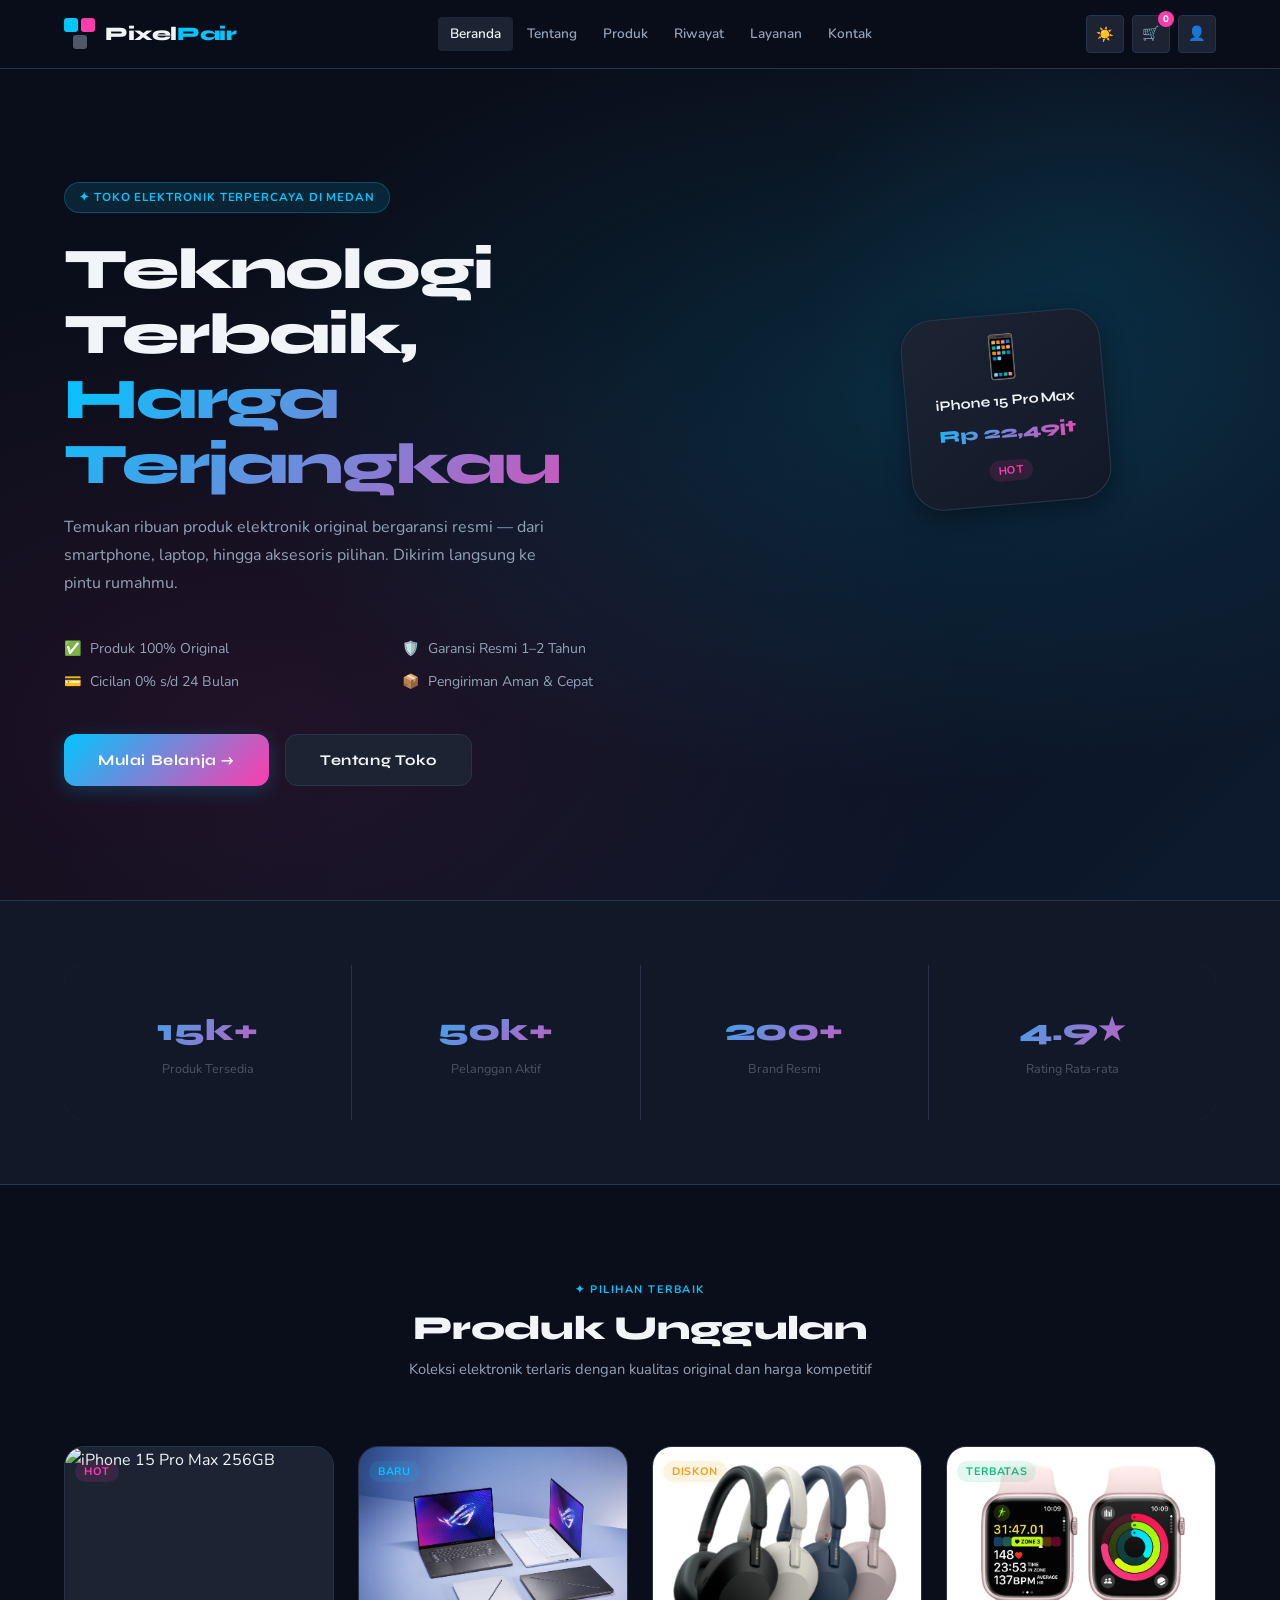
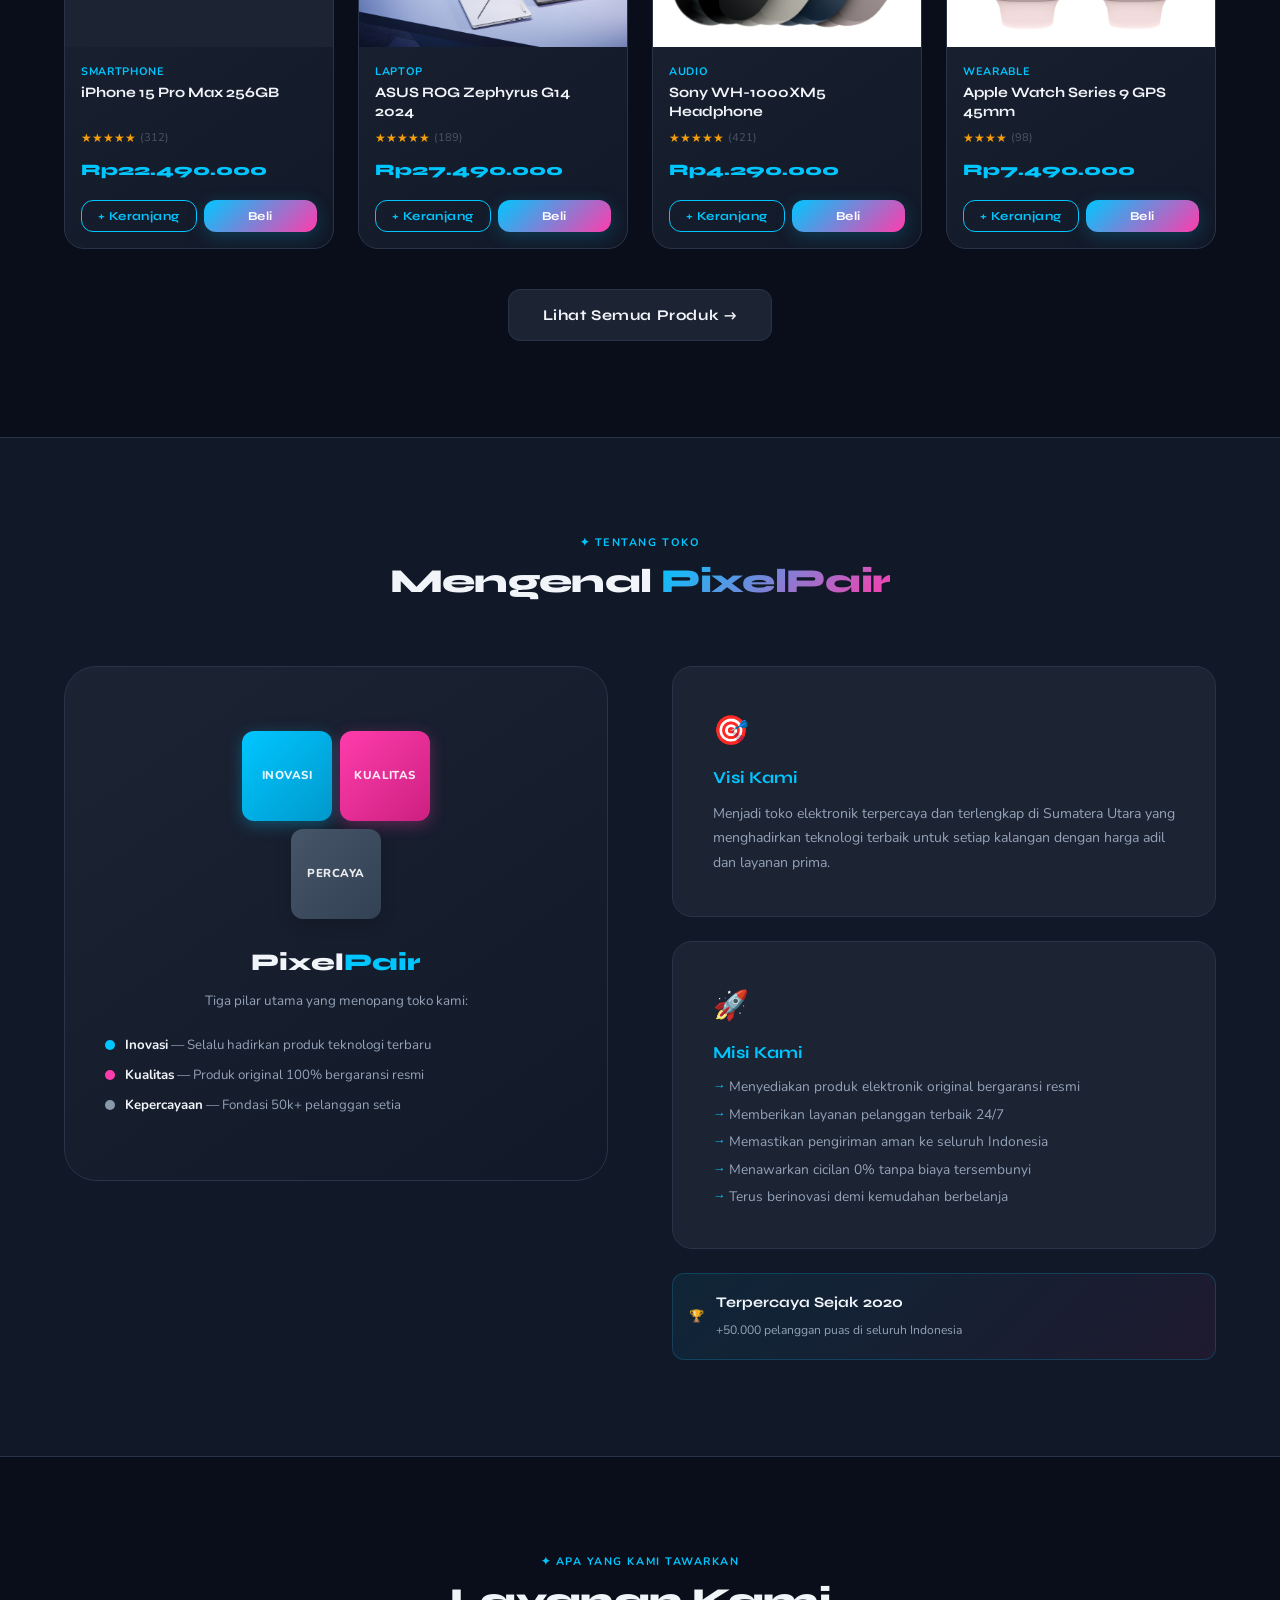
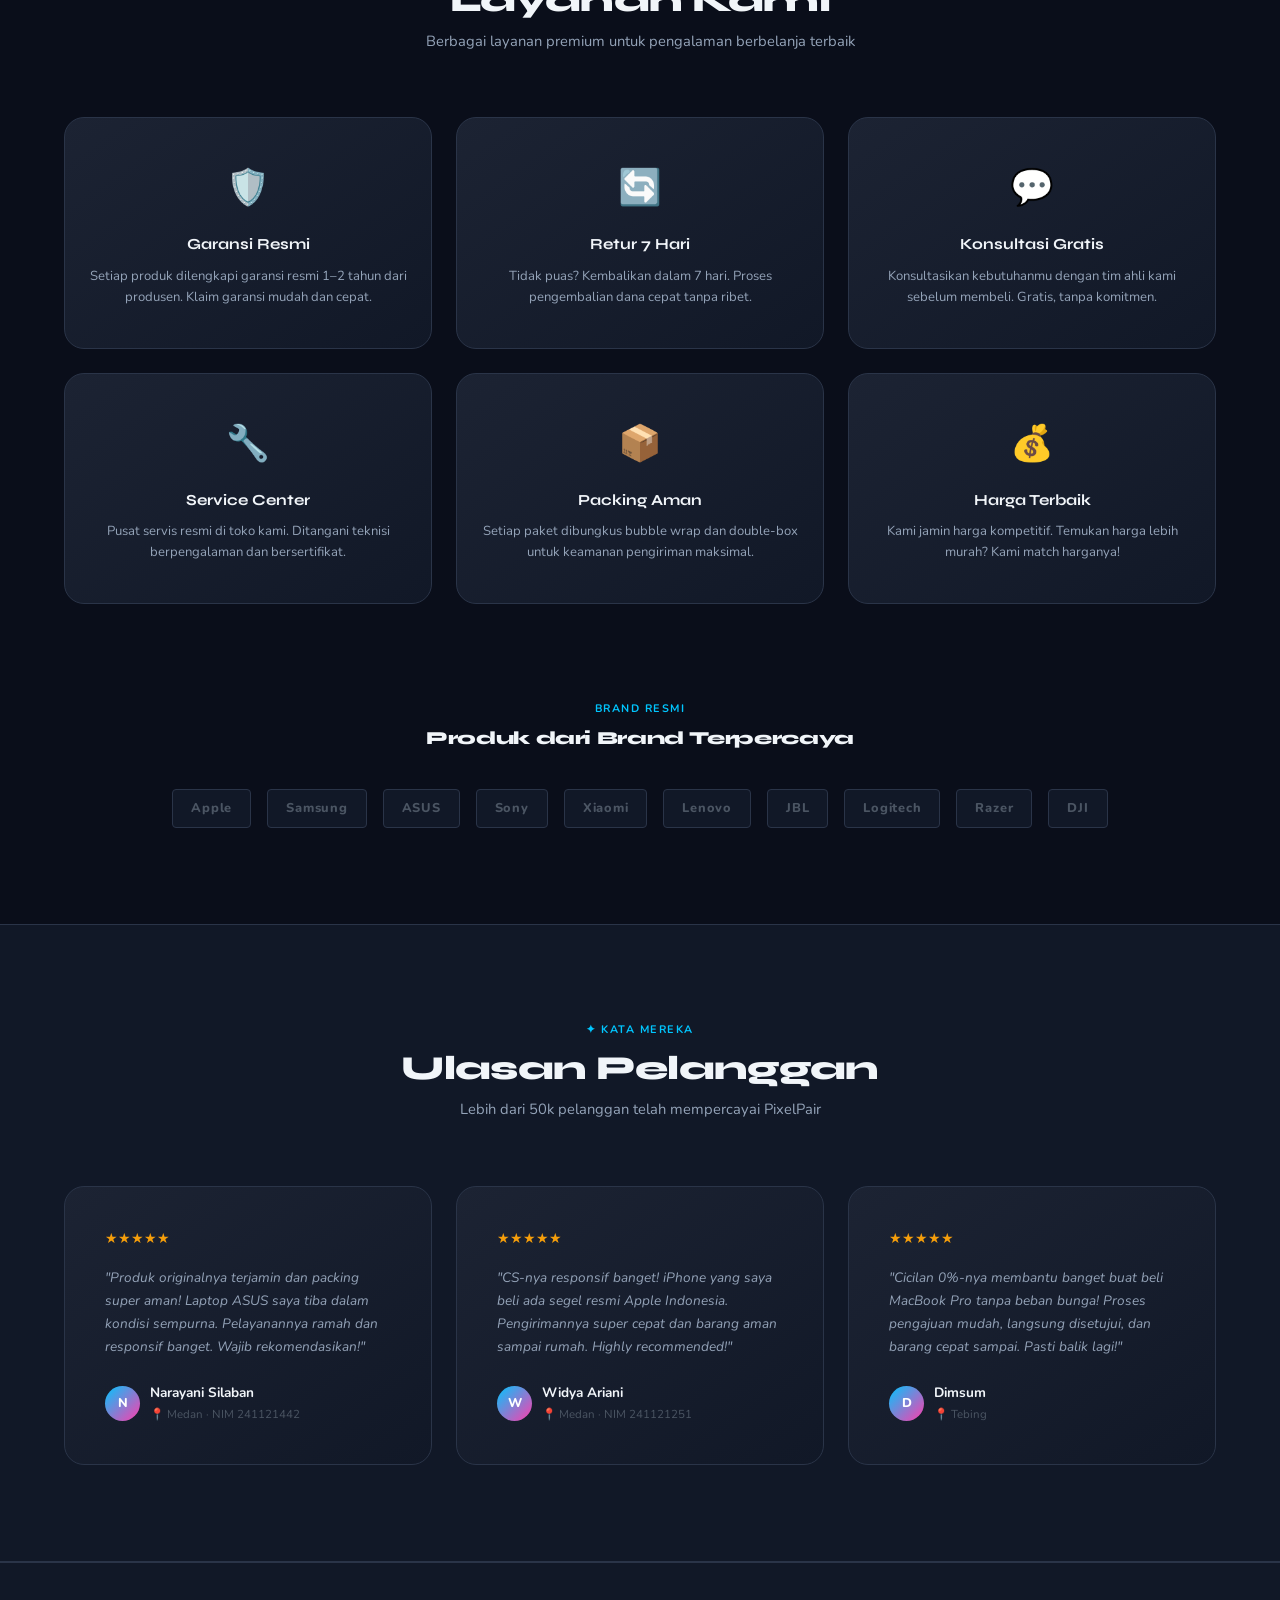
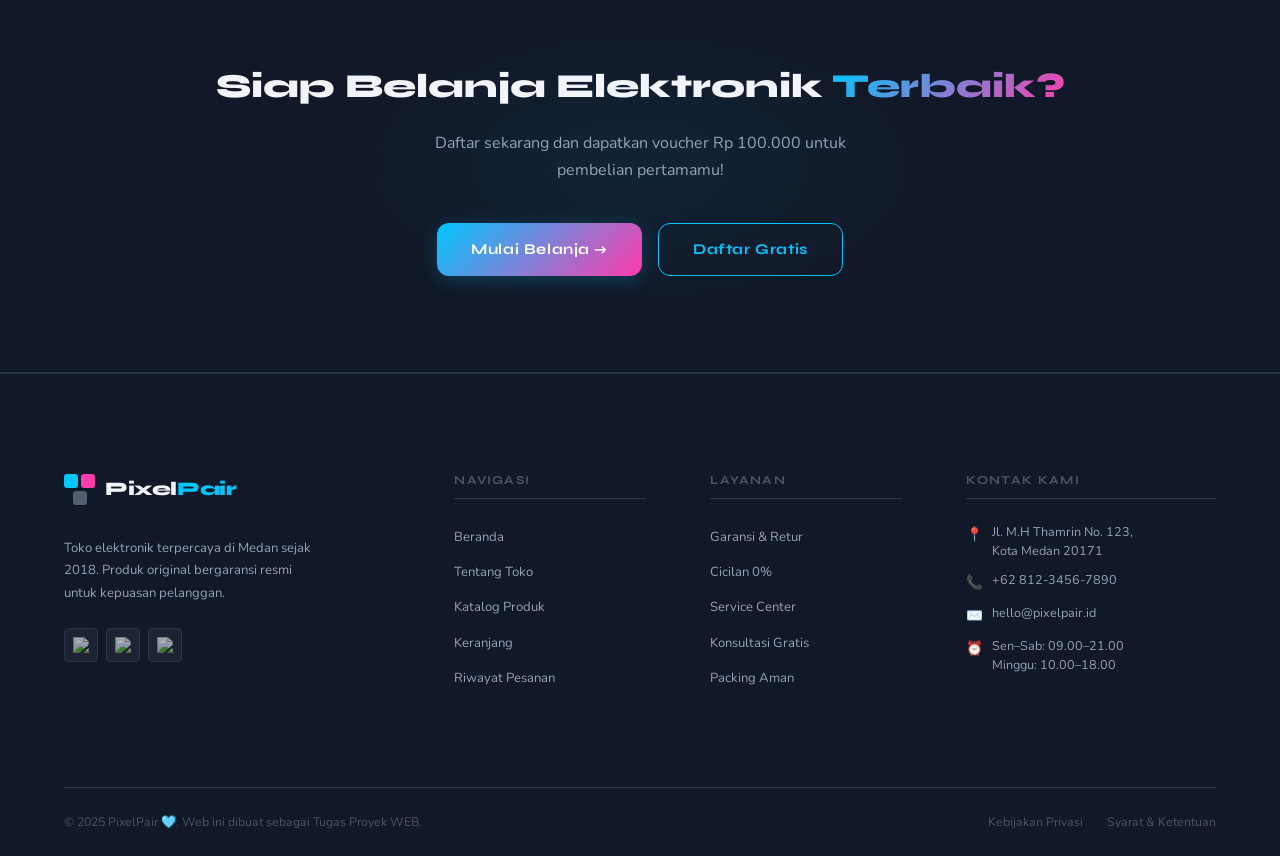
==== commit fb90a3aa: "Mengupdate file index.html secara keseluruhan" ====
--- a/index.html
+++ b/index.html
@@ -4,45 +4,44 @@
   <meta charset="UTF-8" />
   <meta name="viewport" content="width=device-width, initial-scale=1.0" />
   <title>PixelPair — Toko Elektronik Terpercaya</title>
+
+  <link rel="icon" type="image/png" href="gambar/logo PixelPair.png" />
+
+  <script>
+    (function() {
+      var theme = localStorage.getItem('pp_theme') || 'dark';
+      document.documentElement.setAttribute('data-theme', theme);
+    })();
+  </script>
   <link rel="preconnect" href="https://fonts.googleapis.com" />
   <link rel="preconnect" href="https://fonts.gstatic.com" crossorigin />
   <link href="https://fonts.googleapis.com/css2?family=Syne:wght@400;600;700;800&family=Nunito:wght@300;400;500;600;700&display=swap" rel="stylesheet" />
-  <link rel="stylesheet" href="css/style.css" />
+  <link rel="stylesheet" href="style.css" />
 </head>
 <body>
 
   <input type="checkbox" id="nav-toggle" />
-
-  <!-- Checkbox dark/light mode -->
-  <input type="checkbox" id="theme-toggle-cb" />
 
   <header id="site-header">
     <nav class="navbar container">
       <a href="index.html" class="navbar-brand">
-        <div class="logo-mark">
-          <span class="sq sq-cyan"></span>
-          <span class="sq sq-pink"></span>
-          <span class="sq sq-gray"></span>
-        </div>
+        <div class="logo-mark"><span class="sq sq-cyan"></span><span class="sq sq-pink"></span><span class="sq sq-gray"></span></div>
         <span class="brand-text">Pixel<span>Pair</span></span>
       </a>
-
       <ul class="nav-links">
         <li><a href="index.html" class="active">Beranda</a></li>
         <li><a href="index.html#tentang">Tentang</a></li>
         <li><a href="katalog.html">Produk</a></li>
         <li><a href="riwayat.html">Riwayat</a></li>
         <li><a href="index.html#layanan">Layanan</a></li>
-        <li><a href="#kontak">Kontak</a></li>
+        <li><a href="index.html#kontak">Kontak</a></li>
       </ul>
-
       <div class="navbar-actions">
-        <label for="theme-toggle-cb" class="btn-icon theme-toggle-label" title="Toggle Dark/Light">
-          <span class="icon-sun">☀️</span>
-          <span class="icon-moon">🌙</span>
-        </label>
+        <button id="theme-toggle" class="btn-icon" title="Toggle Dark/Light">
+          <span class="icon-sun">☀️</span><span class="icon-moon">🌙</span>
+        </button>
         <a href="keranjang.html" class="btn-icon">🛒 <span class="cart-count">0</span></a>
-        <a href="login.html" class="btn btn-outline btn-sm">Login</a>
+        <a href="login.html" class="btn-icon" title="Login">👤</a>
         <label for="nav-toggle" class="hamburger-label" aria-label="Toggle menu">
           <span></span><span></span><span></span>
         </label>
@@ -50,7 +49,7 @@
     </nav>
   </header>
 
-  <main>
+  <main role="main">
 
     <!-- HERO BERANDA -->
     <section class="hero-section" id="beranda">
@@ -59,16 +58,18 @@
         <div class="hero-text">
           <span class="hero-eyebrow">✦ Toko Elektronik Terpercaya di Medan</span>
           <h1 class="hero-title">Teknologi Terbaik,<br><em>Harga Terjangkau</em></h1>
-          <p class="hero-desc">Temukan ribuan produk elektronik original bergaransi resmi — dari smartphone, laptop, hingga aksesori pilihan. Dikirim langsung ke pintu rumahmu.</p>
-          <div class="hero-features">
-            <div class="hero-feat"><span>✅</span> Produk 100% Original</div>
-            <div class="hero-feat"><span>🛡️</span> Garansi Resmi 1–2 Tahun</div>
-            <div class="hero-feat"><span>💳</span> Cicilan 0% s/d 24 Bulan</div>
-            <div class="hero-feat"><span>📦</span> Pengiriman Aman & Cepat</div>
-          </div>
-          <div class="hero-actions">
-            <a href="katalog.html" class="btn btn-primary btn-lg">Mulai Belanja →</a>
-            <a href="#tentang" class="btn btn-ghost btn-lg">Tentang Toko</a>
+          <p class="hero-desc">Temukan ribuan produk elektronik original bergaransi resmi — dari smartphone, laptop, hingga aksesoris pilihan. Dikirim langsung ke pintu rumahmu.</p>
+          <div class="hero-feat-actions-row">
+            <div class="hero-features">
+              <div class="hero-feat"><span>✅</span> Produk 100% Original</div>
+              <div class="hero-feat"><span>🛡️</span> Garansi Resmi 1–2 Tahun</div>
+              <div class="hero-feat"><span>💳</span> Cicilan 0% s/d 24 Bulan</div>
+              <div class="hero-feat"><span>📦</span> Pengiriman Aman & Cepat</div>
+            </div>
+            <div class="hero-actions">
+              <a href="katalog.html" class="btn btn-primary btn-lg">Mulai Belanja →</a>
+              <a href="#tentang" class="btn btn-ghost btn-lg">Tentang Toko</a>
+            </div>
           </div>
         </div>
         <div class="hero-visual">
@@ -104,72 +105,80 @@
           <h2>Produk Unggulan</h2>
           <p>Koleksi elektronik terlaris dengan kualitas original dan harga kompetitif</p>
         </div>
-        <div class="produk-grid">
+        <div class="produk-grid" id="galeri-unggulan">
           <article class="produk-card">
             <div class="produk-img-wrap">
-              <img src="gambar/iphone-15-pro-max.png" alt="iPhone 15 Pro Max 256GB" loading="lazy" />
+              <a href="detail.html?id=iphone-15" class="produk-img-link">
+                <img src="gambar/Iphone 15 Pro.jpeg" alt="iPhone 15 Pro Max 256GB" loading="lazy" />
+              </a>
               <div class="produk-badge-wrap"><span class="badge badge-pink">HOT</span></div>
             </div>
             <div class="produk-body">
               <p class="produk-kategori">Smartphone</p>
               <h3 class="produk-name">iPhone 15 Pro Max 256GB</h3>
               <div class="produk-rating">★★★★★ <span>(312)</span></div>
-              <div class="produk-harga-row"><span class="produk-harga">Rp 22,49jt</span></div>
+              <div class="produk-harga-row"><span class="produk-harga">Rp22.490.000</span></div>
             </div>
             <div class="produk-footer">
-              <a href="keranjang.html" class="btn btn-outline btn-sm">+ Keranjang</a>
-              <a href="pemesanan.html" class="btn btn-primary btn-sm">Beli</a>
+              <button class="btn btn-outline btn-sm" data-action="add-cart" data-id="iphone-15">+ Keranjang</button>
+              <button class="btn btn-primary btn-sm" data-action="beli" data-id="iphone-15">Beli</button>
             </div>
           </article>
 
           <article class="produk-card">
             <div class="produk-img-wrap">
-              <img src="gambar/ASUS ROG Zephyrus G14 2024.jpg" alt="ASUS ROG Zephyrus G14 2024" loading="lazy" />
+              <a href="detail.html?id=rog-g14" class="produk-img-link">
+                <img src="gambar/ASUS ROG Zephyrus G14 2024.jpg" alt="ASUS ROG Zephyrus G14 2024" loading="lazy" />
+              </a>
               <div class="produk-badge-wrap"><span class="badge badge-cyan">BARU</span></div>
             </div>
             <div class="produk-body">
               <p class="produk-kategori">Laptop</p>
               <h3 class="produk-name">ASUS ROG Zephyrus G14 2024</h3>
               <div class="produk-rating">★★★★★ <span>(189)</span></div>
-              <div class="produk-harga-row"><span class="produk-harga">Rp 27,49jt</span></div>
+              <div class="produk-harga-row"><span class="produk-harga">Rp27.490.000</span></div>
             </div>
             <div class="produk-footer">
-              <a href="keranjang.html" class="btn btn-outline btn-sm">+ Keranjang</a>
-              <a href="pemesanan.html" class="btn btn-primary btn-sm">Beli</a>
+              <button class="btn btn-outline btn-sm" data-action="add-cart" data-id="rog-g14">+ Keranjang</button>
+              <button class="btn btn-primary btn-sm" data-action="beli" data-id="rog-g14">Beli</button>
             </div>
           </article>
 
           <article class="produk-card">
             <div class="produk-img-wrap">
-              <img src="gambar/Sony-WH1000XM5-2.png" alt="Sony WH-1000XM5 Headphone" loading="lazy" />
+              <a href="detail.html?id=sony-wh" class="produk-img-link">
+                <img src="gambar/Sony-WH1000XM5-2.png" alt="Sony WH-1000XM5 Headphone" loading="lazy" />
+              </a>
               <div class="produk-badge-wrap"><span class="badge badge-amber">DISKON</span></div>
             </div>
             <div class="produk-body">
               <p class="produk-kategori">Audio</p>
               <h3 class="produk-name">Sony WH-1000XM5 Headphone</h3>
               <div class="produk-rating">★★★★★ <span>(421)</span></div>
-              <div class="produk-harga-row"><span class="produk-harga">Rp 4,29jt</span></div>
+              <div class="produk-harga-row"><span class="produk-harga">Rp4.290.000</span></div>
             </div>
             <div class="produk-footer">
-              <a href="keranjang.html" class="btn btn-outline btn-sm">+ Keranjang</a>
-              <a href="pemesanan.html" class="btn btn-primary btn-sm">Beli</a>
+              <button class="btn btn-outline btn-sm" data-action="add-cart" data-id="sony-wh">+ Keranjang</button>
+              <button class="btn btn-primary btn-sm" data-action="beli" data-id="sony-wh">Beli</button>
             </div>
           </article>
 
           <article class="produk-card">
             <div class="produk-img-wrap">
-              <img src="gambar/Apple Watch Series 9 GPS 45mm.webp" alt="Apple Watch Series 9 GPS 45mm" loading="lazy" />
+              <a href="detail.html?id=applewatch" class="produk-img-link">
+                <img src="gambar/Apple Watch Series 9 GPS 45mm.webp" alt="Apple Watch Series 9 GPS 45mm" loading="lazy" />
+              </a>
               <div class="produk-badge-wrap"><span class="badge badge-green">TERBATAS</span></div>
             </div>
             <div class="produk-body">
               <p class="produk-kategori">Wearable</p>
               <h3 class="produk-name">Apple Watch Series 9 GPS 45mm</h3>
               <div class="produk-rating">★★★★ <span>(98)</span></div>
-              <div class="produk-harga-row"><span class="produk-harga">Rp 7,49jt</span></div>
+              <div class="produk-harga-row"><span class="produk-harga">Rp7.490.000</span></div>
             </div>
             <div class="produk-footer">
-              <a href="keranjang.html" class="btn btn-outline btn-sm">+ Keranjang</a>
-              <a href="pemesanan.html" class="btn btn-primary btn-sm">Beli</a>
+              <button class="btn btn-outline btn-sm" data-action="add-cart" data-id="applewatch">+ Keranjang</button>
+              <button class="btn btn-primary btn-sm" data-action="beli" data-id="applewatch">Beli</button>
             </div>
           </article>
         </div>
@@ -326,7 +335,7 @@
   </main>
 
   <!-- FOOTER -->
-  <footer id="kontak">
+  <footer id="kontak" role="contentinfo">
     <div class="container">
       <div class="footer-main">
         <div class="footer-brand-col">
@@ -342,7 +351,7 @@
             <a href="https://www.facebook.com/profile.php?id=61589190771979&sk=about" class="social-btn" title="Facebook">
               <img src="https://cdn.simpleicons.org/facebook/ffffff" width="16" height="16" alt="Facebook" loading="lazy" />
             </a>
-            <a href="#" class="social-btn" title="X (Twitter)">
+            <a href="https://x.com/PixelPair25" class="social-btn" title="X (Twitter)">
               <img src="https://cdn.simpleicons.org/x/ffffff" width="16" height="16" alt="X" loading="lazy" />
             </a>
           </div>
@@ -360,11 +369,11 @@
         <div class="footer-col">
           <h4>Layanan</h4>
           <ul class="footer-links">
-            <li><a href="#">Garansi &amp; Retur</a></li>
-            <li><a href="#">Cicilan 0%</a></li>
-            <li><a href="#">Service Center</a></li>
-            <li><a href="#">Konsultasi Gratis</a></li>
-            <li><a href="#">Packing Aman</a></li>
+            <li><a>Garansi &amp; Retur</a></li>
+            <li><a>Cicilan 0%</a></li>
+            <li><a>Service Center</a></li>
+            <li><a>Konsultasi Gratis</a></li>
+            <li><a>Packing Aman</a></li>
           </ul>
         </div>
         <div class="footer-col">
@@ -378,12 +387,12 @@
         </div>
       </div>
       <div class="footer-bottom">
-        <p>&copy; 2025 PixelPair 🩵. Web ini dibuat sebagai Proyek UAS.</p>
+        <p>&copy; 2025 PixelPair 🩵. Web ini dibuat sebagai Tugas Proyek WEB.</p>
         <div class="footer-bottom-links"><a href="#">Kebijakan Privasi</a><a href="#">Syarat &amp; Ketentuan</a></div>
       </div>
     </div>
   </footer>
 
-<script src="js/script.js"></script>
+  <script src="app.js"></script>
 </body>
 </html>
--- a/style.css
+++ b/style.css
@@ -0,0 +1,2054 @@
+/* CSS VARIABLES */
+:root {
+  --clr-bg:     #0A0E1A;
+  --clr-surf:   #111827;
+  --clr-surf2:  #1C2333;
+  --clr-border: #2A3448;
+  --clr-cyan:   #00C6FF;
+  --clr-cyan-g: rgba(0,198,255,0.12);
+  --clr-pink:   #FF3CAC;
+  --clr-pink-g: rgba(255,60,172,0.12);
+  --clr-amber:  #F59E0B;
+  --clr-green:  #10B981;
+  --clr-red:    #EF4444;
+  --grad:       linear-gradient(135deg,#00C6FF,#FF3CAC);
+  --grad-card:  linear-gradient(145deg,#1C2333,#111827);
+  --txt:        #F1F5F9;
+  --txt2:       #94A3B8;
+  --txt3:       #4B5563;
+  --f-head:     'Syne',sans-serif;
+  --f-body:     'Nunito',sans-serif;
+  --sp-sm:8px; 
+  --sp-md:16px; 
+  --sp-lg:24px;
+  --sp-xl:40px; 
+  --sp-2xl:64px; 
+  --sp-3xl:96px;
+  --r-sm:4px; 
+  --r-md:12px; 
+  --r-lg:20px; 
+  --r-xl:32px; 
+  --r-full:9999px;
+  --sh-md:0 8px 24px rgba(0,0,0,.4);
+  --sh-lg:0 20px 60px rgba(0,0,0,.5);
+  --sh-cyan:0 0 28px rgba(0,198,255,.18);
+  --tr:260ms ease; 
+  --tr-fast:140ms ease;
+  --nav-h:68px;
+  --img-h:200px;
+}
+
+/* RESET */
+*,*::before,*::after{box-sizing:border-box;margin:0;padding:0}
+html{scroll-behavior:smooth}
+
+body{
+  font-family:var(--f-body);
+  background:var(--clr-bg);
+  color:var(--txt);
+  line-height:1.65;
+  -webkit-font-smoothing:antialiased;
+  overflow-x:hidden
+}
+
+img{max-width:100%;display:block}
+a{
+  text-decoration:none;
+  color:inherit;
+  transition:color var(--tr)
+}
+
+ul,ol{list-style:none}
+button{
+  cursor:pointer;
+  border:none;
+  background:none;
+  font-family:var(--f-body)
+}
+
+input,select,textarea{font-family:var(--f-body);font-size:.93rem}
+
+/* CONTAINER */
+.container{width:100%;max-width:1200px;margin-inline:auto;padding-inline:24px}
+.section-gap{padding-block:var(--sp-3xl)}
+.section-gap-sm{padding-block:var(--sp-2xl)}
+
+/* TEXT */
+.text-gradient{
+  background:var(--grad);
+  -webkit-background-clip:text;
+  -webkit-text-fill-color:transparent;
+  background-clip:text
+}
+
+/* BUTTONS */
+.btn{
+  display:inline-flex;
+  align-items:center;
+  justify-content:center;
+  gap:7px;
+  padding:10px 24px;
+  border-radius:var(--r-md);
+  font-family:var(--f-head);
+  font-size:.86rem;
+  font-weight:700;
+  letter-spacing:.04em;
+  transition:all var(--tr);
+  white-space:nowrap
+}
+
+.btn-primary{
+  background:var(--grad);
+  color:#fff;
+  box-shadow:0 4px 18px rgba(0,198,255,.22)
+}
+
+.btn-primary:hover{
+  transform:translateY(-2px);
+  box-shadow:0 8px 28px rgba(0,198,255,.35)
+}
+
+.btn-outline{
+  background:transparent;
+  color:var(--clr-cyan);
+  border:1.5px solid var(--clr-cyan)
+}
+
+.btn-outline:hover{
+  background:var(--clr-cyan-g);
+  transform:translateY(-2px)
+}
+
+.btn-ghost{background:var(--clr-surf2);
+  color:var(--txt);
+  border:1px solid var(--clr-border)
+}
+
+.btn-ghost:hover{
+  border-color:var(--clr-cyan);
+  color:var(--clr-cyan)
+}
+
+.btn-sm{padding:7px 15px;font-size:.78rem}
+.btn-lg{padding:13px 34px;font-size:.93rem}
+.btn-full{width:100%}
+
+/* BADGES */
+.badge{
+  display:inline-flex;
+  align-items:center;
+  padding:2px 9px;
+  border-radius:var(--r-full);
+  font-size:.68rem;
+  font-weight:700;
+  letter-spacing:.06em;
+  text-transform:uppercase
+}
+
+.badge-cyan{background:var(--clr-cyan-g);color:var(--clr-cyan)}
+.badge-pink{background:var(--clr-pink-g);color:var(--clr-pink)}
+.badge-green{background:rgba(16,185,129,.12);color:var(--clr-green)}
+.badge-amber{background:rgba(245,158,11,.12);color:var(--clr-amber)}
+.badge-red{background:rgba(239,68,68,.12);color:var(--clr-red)}
+
+.status-badge{
+  display:inline-flex;
+  align-items:center;
+  padding:3px 10px;'
+  border-radius:var(--r-full);f
+  ont-size:.71rem;font-weight:700
+}
+
+.status-badge.proses{
+  background:rgba(245,158,11,.12);
+  color:var(--clr-amber)
+}
+.status-badge.dikirim{
+  background:var(--clr-cyan-g);
+  color:var(--clr-cyan)
+}
+
+.status-badge.selesai{
+  background:rgba(16,185,129,.12);
+  color:var(--clr-green)
+}
+
+.status-badge.dibatalkan{
+  background:rgba(239,68,68,.12);
+  color:var(--clr-red)
+}
+
+/* HAMBURGER */
+#nav-toggle{display:none}
+
+.hamburger-label{
+  display:none;
+  flex-direction:column;
+  gap:5px;
+  padding:6px;
+  background:var(--clr-surf2);
+  border:1px solid var(--clr-border);
+  border-radius:var(--r-sm);
+  cursor:pointer;
+  flex-shrink:0;
+}
+.hamburger-label span{
+  display:block;width:20px;height:2px;
+  background:var(--txt);border-radius:2px;
+  transition:all var(--tr);
+}
+
+/* Animasi X */
+#nav-toggle:checked ~ header .hamburger-label span:nth-child(1){transform:translateY(7px) rotate(45deg)}
+#nav-toggle:checked ~ header .hamburger-label span:nth-child(2){opacity:0;transform:scaleX(0)}
+#nav-toggle:checked ~ header .hamburger-label span:nth-child(3){transform:translateY(-7px) rotate(-45deg)}
+
+/* LIGHT MODE */
+#theme-toggle-cb{display:none}
+
+/* Variabel light mode diaktifkan menggunakan :checked ~ * */
+#theme-toggle-cb:checked ~ header,
+#theme-toggle-cb:checked ~ main,
+#theme-toggle-cb:checked ~ footer {
+  --clr-bg:#F8FAFC;
+  --clr-surf:#FFFFFF;
+  --clr-surf2:#F1F5F9;
+  --clr-border:#E2E8F0;
+  --txt:#0F172A;
+  --txt2:#475569;
+  --txt3:#94A3B8;
+  --grad-card:linear-gradient(145deg,#F1F5F9,#FFFFFF);
+  --sh-md:0 8px 24px rgba(0,0,0,.08);
+  --sh-lg:0 20px 60px rgba(0,0,0,.12);
+}
+
+#theme-toggle-cb:checked ~ header{background:rgba(255,255,255,0.95)!important;border-bottom-color:#E2E8F0!important}
+#theme-toggle-cb:checked ~ main{background:#F8FAFC;color:#0F172A}
+#theme-toggle-cb:checked ~ footer{background:#FFFFFF;color:#0F172A}
+
+/* icon toggle dark/light mode */
+.icon-moon{display:none}
+#theme-toggle-cb:checked ~ header .icon-sun{display:none}
+#theme-toggle-cb:checked ~ header .icon-moon{display:inline}
+
+/* HEADER / NAVBAR */
+header{
+  position:fixed;
+  top:0;
+  left:0;
+  right:0;
+  z-index:900;
+  background:rgba(10,14,26,.92);
+  backdrop-filter:blur(16px);
+  -webkit-backdrop-filter:blur(16px);
+  border-bottom:1px solid var(--clr-border);
+  transition:box-shadow var(--tr);
+}
+
+nav.navbar{
+  height:var(--nav-h);
+  display:flex;align-items:center;
+  justify-content:space-between;gap:var(--sp-lg);
+}
+
+/* LOGO */
+.navbar-brand{
+  display:flex;
+  align-items:center;
+  gap:10px;
+  flex-shrink:0
+}
+
+.logo-mark{
+  display:grid;
+  grid-template-columns:1fr 1fr;
+  gap:3px;
+  width:31px;
+}
+
+.logo-mark.sm{width:27px}
+
+.sq{
+  border-radius:3px;
+  display:block;
+  height:14px;
+  width:100%;
+}
+
+.logo-mark .sq:nth-child(3){
+  grid-column:1 / span 2;
+  justify-self:center;
+  width:calc(50% - 1.5px);
+  height:14px;
+}
+
+.logo-mark.sm .sq{height:12px}
+.logo-mark.sm .sq:nth-child(3){height:12px;width:calc(50% - 1.5px)}
+
+.sq-cyan{background:var(--clr-cyan)}
+.sq-pink{background:var(--clr-pink)}
+.sq-gray{background:rgba(148,163,184,.5)}
+
+.brand-text{
+  font-family:var(--f-head);
+  font-size:1.2rem;
+  font-weight:800;
+  letter-spacing:-.02em
+}
+
+.brand-text span{color:var(--clr-cyan)}
+
+/* Nav links */
+.nav-links{
+  display:flex;
+  align-items:center;
+  gap:2px;
+  flex:1;
+  justify-content:center
+}
+
+.nav-links li a{
+  display:block;
+  padding:6px 12px;
+  font-size:.85rem;
+  font-weight:600;
+  color:var(--txt2);
+  border-radius:var(--r-sm);
+  transition:all var(--tr)
+}
+
+.nav-links li a:hover,.nav-links li a.active{color:var(--txt);background:var(--clr-surf2)}
+
+/* Actions */
+.navbar-actions{
+  display:flex;
+  align-items:center;
+  gap:var(--sp-sm);
+  flex-shrink:0;
+}
+
+.btn-icon{
+  display:flex;
+  align-items:center;
+  justify-content:center;
+  width:38px;
+  height:38px;
+  border-radius:var(--r-sm);
+  background:var(--clr-surf2);
+  border:1px solid var(--clr-border);
+  color:var(--txt2);
+  font-size:.88rem;
+  transition:all var(--tr);
+  position:relative;
+  cursor:pointer;
+  text-decoration:none;
+}
+
+.btn-icon:hover{border-color:var(--clr-cyan);color:var(--clr-cyan)}
+.cart-count{
+  position:absolute;
+  top:-5px;
+  right:-5px;
+  background:var(--clr-pink);
+  color:#fff;
+  font-size:.6rem;
+  font-weight:800;
+  width:16px;
+  height:16px;
+  border-radius:50%;
+  display:flex;
+  align-items:center;
+  justify-content:center;
+}
+
+/* Theme toggle label */
+.theme-toggle-label{
+  display:flex;
+  align-items:center;
+  justify-content:center;
+  width:38px;
+  height:38px;
+  border-radius:var(--r-sm);
+  background:var(--clr-surf2);
+  border:1px solid var(--clr-border);
+  color:var(--txt2);
+  font-size:.88rem;
+  cursor:pointer;
+  transition:all var(--tr);
+  flex-shrink:0;
+}
+
+.theme-toggle-label:hover{border-color:var(--clr-cyan);color:var(--clr-cyan)}
+
+main{padding-top:var(--nav-h)}
+
+/* PAGE HEADER */
+.page-header{
+  padding:var(--sp-2xl) 0 var(--sp-xl);
+  background:linear-gradient(135deg,rgba(0,198,255,.05),rgba(255,60,172,.04));
+  border-bottom:1px solid var(--clr-border);
+  position:relative;
+  overflow:hidden
+}
+
+.page-header::before{
+  content:'';
+  position:absolute;
+  top:-60%;
+  right:-10%;
+  width:360px;
+  height:360px;
+  border-radius:50%;
+  background:var(--clr-cyan-g);
+  filter:blur(70px);
+  pointer-events:none
+}
+
+.breadcrumb{display:flex;align-items:center;gap:7px;font-size:.76rem;color:var(--txt3);margin-bottom:9px}
+.breadcrumb a{color:var(--txt3)}
+.breadcrumb a:hover,.breadcrumb .current{color:var(--clr-cyan)}
+.sep{color:var(--txt3)}
+.page-header h1{font-family:var(--f-head);font-size:clamp(1.5rem,3vw,2.2rem);font-weight:800;letter-spacing:-.02em}
+.page-header p{color:var(--txt2);margin-top:7px;font-size:.92rem}
+
+/* SECTION HEADER */
+.section-header{
+  text-align:center;
+  margin-bottom:var(--sp-2xl)
+}
+
+.section-header .eyebrow{
+  font-size:.68rem;
+  font-weight:700;
+  letter-spacing:.14em;
+  text-transform:uppercase;
+  color:var(--clr-cyan);
+  margin-bottom:9px;
+  display:block
+}
+
+.section-header h2{
+  font-family:var(--f-head);
+  font-size:clamp(1.4rem,3vw,2.1rem);
+  font-weight:800;
+  letter-spacing:-.02em;
+  line-height:1.2
+}
+
+.section-header p{
+  color:var(--txt2);
+  margin-top:9px;
+  max-width:520px;
+  margin-inline:auto;
+  font-size:.92rem
+}
+
+
+/* HERO BERANDA */
+.hero-section{
+  position:relative;
+  overflow:hidden;
+  min-height:calc(100vh - var(--nav-h));
+  display:flex;
+  align-items:center;
+  background:linear-gradient(135deg,#0A0E1A 40%,#0D1A2E)
+}
+.hero-section::before{
+  content:'';
+  position:absolute;
+  inset:0;
+  background:radial-gradient(ellipse at 70% 40%,rgba(0,198,255,.13),transparent 55%),radial-gradient(ellipse at 20% 80%,rgba(255,60,172,.09),transparent 50%);
+  pointer-events:none
+}
+
+.hero-bg-glow{
+  position:absolute;
+  width:600px;
+  height:600px;
+  top:-100px;
+  right:-120px;
+  background:radial-gradient(circle,rgba(0,198,255,.07) 0%,transparent 70%);
+  border-radius:50%;
+  pointer-events:none
+}
+
+.hero-inner{
+  display:grid;
+  grid-template-columns:1fr 400px;
+  gap:var(--sp-3xl);
+  align-items:center;
+  padding-top:var(--sp-3xl);
+  padding-bottom:var(--sp-3xl);
+  position:relative;z-index:1
+}
+
+.hero-eyebrow{
+  display:inline-flex;
+  align-items:center;
+  gap:7px;
+  padding:5px 14px;
+  background:var(--clr-cyan-g);
+  border:1px solid rgba(0,198,255,.25);
+  border-radius:var(--r-full);
+  font-size:.72rem;
+  font-weight:700;
+  color:var(--clr-cyan);
+  letter-spacing:.08em;
+  text-transform:uppercase;
+  margin-bottom:var(--sp-lg)
+}
+
+.hero-title{
+  font-family:var(--f-head);
+  font-size:clamp(2rem,4.5vw,3.6rem);
+  font-weight:800;
+  line-height:1.13;
+  letter-spacing:-.03em;
+  margin-bottom:var(--sp-md)
+}
+
+.hero-title em{
+  font-style:normal;
+  background:var(--grad);
+  -webkit-background-clip:text;
+  -webkit-text-fill-color:transparent;
+  background-clip:text;
+  display:block
+}
+
+.hero-desc{
+  color:var(--txt2);
+  font-size:1rem;
+  line-height:1.75;
+  max-width:500px;
+  margin-bottom:var(--sp-xl)
+}
+
+.hero-features{
+  display:grid;
+  grid-template-columns:1fr 1fr;
+  gap:10px 20px;
+  margin-bottom:var(--sp-xl)
+}
+
+.hero-feat{
+  display:flex;
+  align-items:center;
+  gap:8px;
+  font-size:.88rem;
+  color:var(--txt2)
+}
+
+.hero-actions{
+  display:flex;
+  gap:var(--sp-md);
+  flex-wrap:wrap
+}
+
+.hero-visual{display:flex;align-items:center;justify-content:center}
+.hero-card-stack{position:relative;width:220px;height:340px}
+
+.hero-card{
+  position:absolute;
+  width:200px;
+  background:var(--grad-card);
+  border:1px solid var(--clr-border);
+  border-radius:var(--r-xl);
+  padding:22px 18px;
+  text-align:center;
+  box-shadow:var(--sh-md);
+  transition:transform .35s ease,box-shadow .35s ease
+}
+
+.hc-icon{font-size:2.6rem;margin-bottom:10px;line-height:1}
+.hc-name{font-family:var(--f-head);font-size:.88rem;font-weight:700;margin-bottom:6px}
+
+.hc-price{
+  font-family:var(--f-head);
+  font-size:1.05rem;
+  font-weight:800;
+  background:var(--grad);
+  -webkit-background-clip:text;
+  -webkit-text-fill-color:transparent;
+  background-clip:text;
+  margin-bottom:10px
+}
+
+.hc-1{top:0;left:0;transform:rotate(-5deg);z-index:1}
+
+
+@media(max-width:900px){.hero-inner{grid-template-columns:1fr;padding-top:var(--sp-2xl)}.hero-visual{display:none}}
+@media(max-width:600px){.hero-features{grid-template-columns:1fr}.hero-title{font-size:1.9rem}}
+
+
+/* STATISTIK */
+.stats-section{
+  background:var(--clr-surf);
+  border-top:1px solid var(--clr-border);
+  border-bottom:1px solid var(--clr-border);
+  padding-block:var(--sp-2xl)
+}
+
+.stats-grid{
+  display:grid;
+  grid-template-columns:repeat(4,1fr);
+  gap:1px;background:var(--clr-border);
+  border-radius:var(--r-lg);
+  overflow:hidden
+}
+
+.stat-item{
+  background:var(--clr-surf);
+  padding:var(--sp-xl) var(--sp-lg);
+  text-align:center;
+  transition:background var(--tr)
+}
+
+.stat-item:hover{
+  background:var(--clr-surf2)
+}
+
+.stat-num{
+  font-family:var(--f-head);
+  font-size:1.9rem;
+  font-weight:800;
+  background:var(--grad);
+  -webkit-background-clip:text;
+  -webkit-text-fill-color:transparent;
+  background-clip:text
+}
+
+.stat-label{font-size:.79rem;color:var(--txt3);margin-top:4px}
+
+/* PRODUK CARDS */
+.produk-grid{
+  display:grid;
+  grid-template-columns:repeat(auto-fill,minmax(230px,1fr));
+  gap:var(--sp-lg)
+}
+
+.produk-card{
+  background:var(--grad-card);
+  border:1px solid var(--clr-border);
+  border-radius:var(--r-lg);
+  overflow:hidden;
+  transition:all var(--tr);
+  display:flex;
+  flex-direction:column
+}
+
+.produk-card:hover{
+  border-color:rgba(0,198,255,.35);
+  transform:translateY(-4px);
+  box-shadow:var(--sh-cyan)
+}
+
+.produk-img-wrap{
+  position:relative;
+  height:var(--img-h);
+  background:var(--clr-surf2);
+  overflow:hidden;
+  flex-shrink:0
+}
+
+.produk-img-wrap img{
+  width:100%;
+  height:100%;
+  object-fit:cover;
+  object-position:center;
+  display:block;
+  transition:transform .4s ease
+}
+
+.produk-card:hover .produk-img-wrap img{transform:scale(1.05)}
+
+.produk-img-placeholder{
+  width:100%;
+  height:100%;
+  display:flex;
+  align-items:center;
+  justify-content:center;
+  font-size:3rem;
+  background:linear-gradient(135deg,var(--clr-surf2),var(--clr-surf))
+}
+
+.produk-badge-wrap{position:absolute;top:10px;left:10px;z-index:2}
+.produk-body{padding:var(--sp-md);flex:1;display:flex;flex-direction:column}
+
+.produk-kategori{
+  font-size:.68rem;
+  font-weight:700;
+  letter-spacing:.06em;
+  text-transform:uppercase;
+  color:var(--clr-cyan);
+  margin-bottom:4px
+}
+
+.produk-name{
+  font-family:var(--f-head);
+  font-size:.9rem;
+  font-weight:700;
+  line-height:1.3;
+  margin-bottom:7px;
+  flex:1
+}
+
+.produk-rating{
+  display:flex;
+  align-items:center;
+  gap:4px;
+  font-size:.74rem;
+  color:var(--clr-amber);
+  margin-bottom:9px
+}
+
+.produk-rating span{color:var(--txt3);font-size:.7rem}
+
+.produk-harga-row{
+  display:flex;
+  align-items:center;
+  gap:7px;
+  flex-wrap:nowrap;
+  white-space:nowrap
+}
+
+.produk-harga{font-family:var(--f-head);font-size:1rem;font-weight:800;color:var(--clr-cyan)}
+.produk-footer{padding:var(--sp-md);padding-top:0;display:flex;gap:7px}
+.produk-footer .btn{flex:1;font-size:.76rem;padding:8px 6px}
+
+/* TENTANG */
+.tentang-section{
+  background:var(--clr-surf);
+  border-top:1px solid var(--clr-border);
+  border-bottom:1px solid var(--clr-border)
+}
+
+.tentang-grid{
+  display:grid;
+  grid-template-columns:1fr 1fr;
+  gap:var(--sp-2xl);
+  align-items:start
+}
+
+.tentang-logo-card{
+  background:var(--grad-card);
+  border:1px solid var(--clr-border);
+  border-radius:var(--r-xl);
+  padding:var(--sp-2xl) var(--sp-xl);
+  text-align:center
+}
+
+.logo-big{
+  display:flex;
+  flex-direction:column;
+  align-items:center;
+  gap:8px;
+  margin-bottom:var(--sp-lg)
+}
+
+.logo-big-top{display:flex;gap:8px}
+.logo-big-bot{display:flex;justify-content:center}
+
+.lbq{
+  width:90px;height:90px;
+  border-radius:var(--r-md);
+  display:flex;align-items:center;justify-content:center;
+  transition:transform var(--tr);
+  overflow:hidden;
+}
+
+.lbq:hover{transform:scale(1.05)}
+
+.lbq span{
+  font-size:.72rem;font-weight:800;
+  color:rgba(255,255,255,.9);
+  letter-spacing:.04em;text-transform:uppercase;
+  text-align:center;
+  word-break:break-word;
+  max-width:80px;
+  line-height:1.3;
+}
+
+.lbq-cyan{background:linear-gradient(135deg,#00C6FF,#0099CC);box-shadow:0 4px 16px rgba(0,198,255,.3)}
+.lbq-pink{background:linear-gradient(135deg,#FF3CAC,#CC2080);box-shadow:0 4px 16px rgba(255,60,172,.3)}
+.lbq-gray{
+  width:90px;height:90px;
+  background:linear-gradient(135deg,#475569,#334155);
+  box-shadow:0 4px 16px rgba(0,0,0,.2);
+}
+
+.logo-brand-name{
+  font-family:var(--f-head);
+  font-size:1.5rem;
+  font-weight:800;
+  margin-bottom:8px
+}
+
+.logo-brand-name span{color:var(--clr-cyan)}
+.logo-brand-desc{
+  font-size:.84rem;
+  color:var(--txt2);
+  margin-bottom:var(--sp-lg)
+}
+
+.logo-pillars{
+  display:flex;
+  flex-direction:column;
+  gap:10px;
+  text-align:left
+}
+
+.pillar{
+  display:flex;
+  align-items:flex-start;
+  gap:10px;
+  font-size:.83rem;
+  color:var(--txt2);
+  line-height:1.5
+}
+
+.pillar-dot{width:10px;height:10px;border-radius:50%;flex-shrink:0;margin-top:4px}
+.pillar strong{color:var(--txt)}
+
+.tentang-vm{display:flex;flex-direction:column;gap:var(--sp-lg)}
+.vm-card{
+  background:var(--clr-surf2);
+  border:1px solid var(--clr-border);
+  border-radius:var(--r-lg);
+  padding:var(--sp-xl)
+}
+
+.vm-icon-wrap{font-size:1.8rem;margin-bottom:10px}
+.vm-card h3{
+  font-family:var(--f-head);
+  font-size:1.05rem;
+  font-weight:700;
+  margin-bottom:10px;
+  color:var(--clr-cyan)
+}
+
+.vm-card p{font-size:.88rem;color:var(--txt2);line-height:1.75}
+.vm-list{display:flex;flex-direction:column;gap:7px}
+
+.vm-list li{
+  font-size:.86rem;
+  color:var(--txt2);
+  padding-left:16px;
+  position:relative;
+  line-height:1.5
+}
+
+.vm-list li::before{
+  content:'→';
+  position:absolute;
+  left:0;
+  color:var(--clr-cyan);
+  font-size:.8rem
+}
+
+.tentang-since{
+  display:flex;
+  align-items:center;
+  gap:12px;
+  padding:var(--sp-md);
+  background:linear-gradient(135deg,rgba(0,198,255,.08),rgba(255,60,172,.06));
+  border:1px solid rgba(0,198,255,.2);
+  border-radius:var(--r-md)
+}
+
+.tentang-since span:first-child{font-size:1.6rem}
+.tentang-since strong{display:block;font-family:var(--f-head);font-size:.92rem;margin-bottom:2px}
+.tentang-since span:last-of-type{font-size:.76rem;color:var(--txt2)}
+
+/* LAYANAN */
+.layanan-grid{display:grid;grid-template-columns:repeat(3,1fr);gap:var(--sp-lg)}
+.layanan-card{
+  background:var(--grad-card);
+  border:1px solid var(--clr-border);
+  border-radius:var(--r-lg);
+  padding:var(--sp-xl) var(--sp-lg);
+  text-align:center;
+  transition:all var(--tr);
+  position:relative;
+  overflow:hidden
+}
+
+.layanan-card::before{
+  content:'';
+  position:absolute;
+  top:0;left:0;right:0;height:3px;
+  background:var(--grad);
+  transform:scaleX(0);
+  transition:transform var(--tr)
+}
+
+.layanan-card:hover::before{transform:scaleX(1)}
+.layanan-card:hover{
+  border-color:rgba(0,198,255,.3);
+  transform:translateY(-4px);
+  box-shadow:var(--sh-md)
+}
+
+.layanan-icon{font-size:2.2rem;margin-bottom:var(--sp-md)}
+.layanan-card h3{
+  font-family:var(--f-head);
+  font-size:.96rem;
+  font-weight:700;
+  margin-bottom:8px
+}
+
+.layanan-card p{font-size:.82rem;color:var(--txt2);line-height:1.6}
+
+/* ULASAN */
+.ulasan-bg{
+  background:var(--clr-surf);
+  border-top:1px solid var(--clr-border);
+  border-bottom:1px solid var(--clr-border)
+}
+
+.ulasan-grid{
+  display:grid;
+  grid-template-columns:repeat(3,1fr);
+  gap:var(--sp-lg)
+}
+
+.ulasan-card{
+  background:var(--grad-card);
+  border:1px solid var(--clr-border);
+  border-radius:var(--r-lg);
+  padding:var(--sp-xl);
+  transition:all var(--tr)
+}
+
+.ulasan-card:hover{
+  border-color:rgba(0,198,255,.2);
+  transform:translateY(-3px)
+}
+
+.ulasan-stars{
+  color:var(--clr-amber);
+  font-size:.88rem;
+  margin-bottom:var(--sp-md)
+}
+
+.ulasan-text{
+  font-size:.85rem;
+  color:var(--txt2);
+  line-height:1.7;
+  margin-bottom:var(--sp-lg);
+  font-style:italic
+}
+
+.ulasan-user{display:flex;align-items:center;gap:10px}
+
+.ulasan-avatar{
+  width:35px;
+  height:35px;
+  border-radius:50%;
+  background:var(--grad);
+  display:flex;
+  align-items:center;
+  justify-content:center;
+  font-size:.8rem;
+  font-weight:800;
+  color:#fff;
+  flex-shrink:0
+}
+
+.ulasan-name{font-weight:700;font-size:.85rem}
+.ulasan-kota{font-size:.72rem;color:var(--txt3)}
+
+/* CTA */
+.cta-section{
+  background:var(--clr-surf);
+  border-top:1px solid var(--clr-border);
+  border-bottom:1px solid var(--clr-border)
+}
+
+.cta-inner{text-align:center;position:relative}
+
+.cta-inner::before{
+  content:'';
+  position:absolute;
+  top:50%;left:50%;
+  transform:translate(-50%,-50%);
+  width:600px;
+  height:300px;
+  background:radial-gradient(ellipse,rgba(0,198,255,.07),transparent 70%);
+  pointer-events:none
+}
+
+.cta-inner h2{
+  font-family:var(--f-head);
+  font-size:clamp(1.5rem,3vw,2.1rem);
+  font-weight:800;
+  margin-bottom:var(--sp-md);
+  position:relative
+}
+
+.cta-inner p{
+  color:var(--txt2);
+  max-width:480px;
+  margin-inline:auto;
+  margin-bottom:var(--sp-xl);
+  position:relative
+}
+
+.cta-buttons{
+  display:flex;
+  justify-content:
+  center;gap:var(--sp-md);
+  flex-wrap:wrap;
+  position:relative
+}
+
+/* BRAND LOGO */
+.brand-logos{
+  display:flex;
+  flex-wrap:wrap;
+  gap:var(--sp-md);
+  justify-content:center;
+  align-items:center
+}
+
+.brand-logo-item{
+  padding:8px 18px;
+  background:var(--clr-surf);
+  border:1px solid var(--clr-border);
+  border-radius:var(--r-sm);
+  font-size:.8rem;
+  font-weight:800;
+  color:var(--txt3);
+  letter-spacing:.06em;
+  transition:all var(--tr)
+}
+
+.brand-logo-item:hover{border-color:var(--clr-cyan);color:var(--txt)}
+
+/* FOOTER */
+footer{
+  background:var(--clr-surf);
+  border-top:1px solid var(--clr-border)
+}
+
+.footer-main{
+  padding-block:var(--sp-3xl);
+  display:grid;
+  grid-template-columns:1.7fr 1fr 1fr 1.3fr;
+  gap:var(--sp-2xl)
+}
+
+.footer-brand-desc{
+  font-size:.82rem;
+  color:var(--txt2);
+  line-height:1.7;
+  margin:var(--sp-md) 0 var(--sp-lg);
+  max-width:260px
+}
+
+.footer-social{display:flex;gap:8px}
+.social-btn{
+  width:34px;height:34px;
+  border-radius:var(--r-sm);
+  background:var(--clr-surf2);
+  border:1px solid var(--clr-border);
+  display:flex;
+  align-items:center;
+  justify-content:center;
+  font-size:.85rem;
+  transition:all var(--tr);
+  color:var(--txt3);
+}
+
+.social-btn img{
+  width:16px;
+  height:16px;
+  object-fit:contain;
+  filter:brightness(0.7);
+  transition:filter var(--tr);
+}
+
+.social-btn:hover{
+  border-color:var(--clr-cyan);
+  background:var(--clr-cyan-g)
+}
+
+.social-btn:hover img{filter:brightness(1)}
+.footer-col h4{
+  font-family:var(--f-head);
+  font-size:.76rem;
+  font-weight:700;
+  text-transform:uppercase;
+  letter-spacing:.1em;
+  color:var(--txt3);
+  margin-bottom:var(--sp-lg);
+  padding-bottom:8px;
+  border-bottom:1px solid var(--clr-border)
+}
+
+.footer-links{display:flex;flex-direction:column;gap:9px}
+.footer-links a{
+  font-size:.82rem;
+  color:var(--txt2);
+  transition:color var(--tr-fast)
+}
+
+.footer-links a:hover{color:var(--clr-cyan)}
+.footer-contact-item{
+  display:flex;
+  align-items:flex-start;
+  gap:9px;
+  margin-bottom:10px
+}
+
+.footer-contact-icon{
+  font-size:.85rem;
+  margin-top:1px;
+  flex-shrink:0;
+  color:var(--clr-cyan)
+}
+
+.footer-contact-text{
+  font-size:.79rem;
+  color:var(--txt2);
+  line-height:1.5
+}
+
+.footer-bottom{
+  padding-block:var(--sp-lg);
+  border-top:1px solid var(--clr-border);
+  display:flex;
+  align-items:center;
+  justify-content:space-between;
+  flex-wrap:wrap;
+  gap:var(--sp-md);
+  font-size:.77rem;
+  color:var(--txt3)
+}
+
+.footer-bottom a{color:var(--txt3)}
+.footer-bottom a:hover{color:var(--clr-cyan)}
+.footer-bottom-links{display:flex;gap:var(--sp-lg)}
+
+/* KATALOG */
+.katalog-layout{
+  display:grid;
+  grid-template-columns:240px 1fr;
+  gap:var(--sp-xl);
+  padding-block:var(--sp-2xl)
+}
+
+.sidebar-filter{
+  background:var(--clr-surf);
+  border:1px solid var(--clr-border);
+  border-radius:var(--r-lg);
+  padding:var(--sp-lg);
+  height:fit-content;
+  position:sticky;
+  top:calc(var(--nav-h) + 18px)
+}
+
+.sidebar-filter h3{
+  font-family:var(--f-head);
+  font-size:.82rem;
+  font-weight:700;
+  text-transform:uppercase;
+  letter-spacing:.08em;
+  color:var(--txt3);
+  margin-bottom:var(--sp-lg);
+  padding-bottom:var(--sp-sm);
+  border-bottom:1px solid var(--clr-border)
+}
+
+.filter-group{margin-bottom:var(--sp-lg)}
+.filter-group-label{
+  font-size:.79rem;
+  font-weight:700;
+  color:var(--txt2);
+  margin-bottom:8px
+}
+
+.filter-opt{
+  display:flex;
+  align-items:center;
+  gap:8px;
+  padding:6px 0;
+  font-size:.82rem;
+  color:var(--txt2);
+  cursor:pointer;
+  transition:color var(--tr-fast)
+}
+
+.filter-opt:hover{color:var(--txt)}
+.filter-opt input{
+  accent-color:var(--clr-cyan);
+  width:14px;
+  height:14px
+}
+
+.katalog-toolbar{
+  display:flex;
+  align-items:center;
+  justify-content:space-between;
+  gap:var(--sp-md);
+  margin-bottom:var(--sp-xl);
+  flex-wrap:wrap
+}
+
+.search-wrap{position:relative;flex:1;max-width:350px}
+.search-wrap input{
+  width:100%;
+  padding:9px 13px 9px 36px;
+  background:var(--clr-surf);
+  border:1px solid var(--clr-border);
+  border-radius:var(--r-md);
+  color:var(--txt);
+  transition:border-color var(--tr)
+}
+
+.search-wrap input:focus{
+  outline:none;
+  border-color:var(--clr-cyan)
+}
+
+.search-icon{
+  position:absolute;
+  left:11px;
+  top:50%;
+  transform:translateY(-50%);
+  color:var(--txt3);
+  font-size:.86rem;
+  pointer-events:none
+}
+
+.katalog-count{font-size:.82rem;color:var(--txt3)}
+.katalog-count strong{color:var(--clr-cyan);font-weight:700}
+
+/* KERANJANG */
+.keranjang-layout{
+  display:grid;
+  grid-template-columns:1fr 340px;
+  gap:var(--sp-xl);
+  padding-block:var(--sp-2xl)
+}
+
+.keranjang-item{
+  display:flex;
+  gap:var(--sp-md);
+  padding:var(--sp-lg);
+  background:var(--clr-surf);
+  border:1px solid var(--clr-border);
+  border-radius:var(--r-lg);
+  margin-bottom:var(--sp-md);
+  transition:border-color var(--tr)
+}
+
+.keranjang-item:hover{border-color:rgba(0,198,255,.3)}
+.keranjang-detail{flex:1}
+.keranjang-detail h4{
+  font-family:var(--f-head);
+  font-size:.9rem;
+  font-weight:700;
+  margin-bottom:3px
+}
+
+.keranjang-kategori{
+  font-size:.7rem;
+  color:var(--clr-cyan);
+  font-weight:600;
+  text-transform:uppercase;
+  letter-spacing:.06em
+}
+
+.keranjang-row{
+  display:flex;
+  align-items:center;
+  justify-content:space-between;
+  margin-top:11px;
+  flex-wrap:wrap;
+  gap:7px
+}
+
+.qty-control{
+  display:flex;
+  align-items:center;
+  background:var(--clr-surf2);
+  border:1px solid var(--clr-border);
+  border-radius:var(--r-sm);
+  overflow:hidden
+}
+
+.qty-btn{
+  width:31px;height:31px;
+  display:flex;
+  align-items:center;
+  justify-content:center;
+  font-size:.95rem;
+  font-weight:700;
+  color:var(--txt2);
+  transition:all var(--tr-fast);
+  cursor:pointer
+}
+
+.qty-btn:hover{
+  background:var(--clr-cyan-g);
+  color:var(--clr-cyan)
+}
+
+.qty-input{
+  width:40px;
+  height:31px;
+  text-align:center;
+  background:transparent;
+  border:none;
+  border-left:1px solid var(--clr-border);
+  border-right:1px solid var(--clr-border);
+  color:var(--txt);
+  font-weight:700;
+  font-size:.85rem
+}
+
+.qty-input:focus{outline:none}
+.keranjang-harga{
+  font-family:var(--f-head);
+  font-size:.98rem;
+  font-weight:800;
+  color:var(--clr-cyan)
+}
+
+.btn-hapus{
+  font-size:.76rem;
+  color:var(--clr-red);
+  background:transparent;
+  padding:4px 8px;
+  border-radius:var(--r-sm);
+  border:1px solid transparent;
+  transition:all var(--tr-fast);
+  cursor:pointer
+}
+
+.btn-hapus:hover{background:rgba(239,68,68,.08);border-color:rgba(239,68,68,.25)}
+.ringkasan-card{
+  background:var(--clr-surf);
+  border:1px solid var(--clr-border);
+  border-radius:var(--r-lg);
+  padding:var(--sp-xl);
+  height:fit-content;
+  position:sticky;
+  top:calc(var(--nav-h) + 18px)
+}
+
+.sticky-ringkasan{position:sticky;top:calc(var(--nav-h) + 18px)}
+.ringkasan-card h2{
+  font-family:var(--f-head);
+  font-size:.98rem;
+  font-weight:800;
+  margin-bottom:var(--sp-lg);
+  padding-bottom:var(--sp-md);
+  border-bottom:1px solid var(--clr-border)
+}
+
+.hitung-row{
+  display:flex;
+  justify-content:space-between;
+  align-items:center;
+  padding:6px 0;
+  font-size:.85rem
+}
+
+.hitung-row span:first-child{color:var(--txt2)}
+.hitung-row span:last-child{font-weight:600}
+.hitung-row.total-row{
+  padding-top:11px;
+  margin-top:3px;
+  border-top:1px solid var(--clr-border);
+  font-size:.95rem
+}
+
+.hitung-row.total-row strong{
+  color:var(--clr-cyan);
+  font-family:var(--f-head);
+  font-size:1.05rem
+}
+
+.promo-wrap{display:flex;gap:7px;margin-bottom:var(--sp-sm)}
+.promo-wrap input{
+  flex:1;
+  padding:8px 12px;
+  background:var(--clr-surf2);
+  border:1px solid var(--clr-border);
+  border-radius:var(--r-sm);
+  color:var(--txt);
+  font-size:.82rem;
+  transition:border-color var(--tr)
+}
+
+.promo-wrap input:focus{
+  outline:none;
+  border-color:var(--clr-cyan)
+}
+
+.promo-hint{
+  font-size:.69rem;
+  color:var(--txt3);
+  margin-bottom:var(--sp-md)
+}
+
+.ringkasan-info{
+  padding:var(--sp-md);
+  background:rgba(16,185,129,.06);
+  border:1px solid rgba(16,185,129,.18);
+  border-radius:var(--r-md)
+}
+
+.ringkasan-info p{font-size:.75rem;color:var(--clr-green);padding:2px 0}
+
+/* PEMESANAN */
+.step-bar{
+  background:var(--clr-surf);
+  border-bottom:1px solid var(--clr-border);
+  padding-block:var(--sp-lg)
+}
+
+.steps{
+  display:flex;
+  align-items:center;
+  justify-content:center;
+  gap:0
+}
+
+.step{
+  display:flex;
+  align-items:center;
+  gap:8px;
+  padding:0 var(--sp-lg);
+  position:relative
+}
+
+.step:not(:last-child)::after{
+  content:'→';
+  position:absolute;
+  right:-8px;
+  color:var(--txt3);
+  font-size:.76rem
+}
+
+.step-num{
+  width:26px;
+  height:26px;
+  border-radius:50%;
+  background:var(--clr-surf2);
+  border:2px solid var(--clr-border);
+  display:flex;
+  align-items:center;
+  justify-content:center;
+  font-size:.7rem;
+  font-weight:800;
+  color:var(--txt3);
+  flex-shrink:0
+}
+
+.step.active .step-num{
+  background:var(--grad);
+  border-color:transparent;
+  color:#fff
+}
+
+.step-name{
+  font-size:.79rem;
+  color:var(--txt3);
+  font-weight:600
+}
+
+.step.active .step-name{color:var(--txt)}
+.pemesanan-layout{
+  display:grid;
+  grid-template-columns:1fr 340px;
+  gap:var(--sp-xl);
+  padding-block:var(--sp-2xl)
+}
+
+.form-card{
+  background:var(--clr-surf);
+  border:1px solid var(--clr-border);
+  border-radius:var(--r-lg);
+  padding:var(--sp-xl);
+  margin-bottom:var(--sp-lg)
+}
+
+.form-card h2{
+  font-family:var(--f-head);
+  font-size:.96rem;
+  font-weight:700;
+  margin-bottom:var(--sp-lg);
+  padding-bottom:var(--sp-md);
+  border-bottom:1px solid var(--clr-border)
+}
+
+.form-row{
+  display:grid;
+  grid-template-columns:1fr 1fr;
+  gap:var(--sp-md)
+}
+
+.form-group{margin-bottom:var(--sp-md)}
+.form-group label{
+  display:block;
+  font-size:.79rem;
+  font-weight:600;
+  color:var(--txt2);
+  margin-bottom:5px
+}
+
+.required{color:var(--clr-pink)}
+.form-group input,.form-group select,.form-group textarea{
+  width:100%;
+  padding:9px 12px;
+  background:var(--clr-surf2);
+  border:1px solid var(--clr-border);
+  border-radius:var(--r-sm);
+  color:var(--txt);
+  font-size:.85rem;
+  transition:border-color var(--tr)
+}
+
+.form-group input:focus,.form-group select:focus,.form-group textarea:focus{outline:none;border-color:var(--clr-cyan)}
+.form-group select{
+  appearance:none;
+  background-image:url("data:image/svg+xml,%3Csvg xmlns='http://www.w3.org/2000/svg' width='12' height='8'%3E%3Cpath d='M1 1l5 5 5-5' stroke='%2394A3B8' stroke-width='2' fill='none' stroke-linecap='round'/%3E%3C/svg%3E");
+  background-repeat:no-repeat;
+  background-position:right 12px center;
+  padding-right:32px
+}
+
+.field-error{
+  display:block;
+  font-size:.71rem;
+  color:var(--clr-red);
+  margin-top:3px;
+  min-height:14px
+}
+
+.link-tambah{
+  font-size:.8rem;
+  color:var(--clr-cyan);
+  font-weight:600;
+  display:inline-block;
+  margin-top:var(--sp-md)
+}
+
+.link-tambah:hover{text-decoration:underline}
+.link-back{
+  font-size:.8rem;
+  color:var(--txt3);
+  display:block;
+  text-align:center;
+  margin-top:var(--sp-md);
+  transition:color var(--tr)
+}
+
+.link-back:hover{color:var(--clr-cyan)}
+.pengiriman-option{
+  display:flex;
+  align-items:center;
+  gap:var(--sp-md);
+  padding:var(--sp-md);
+  background:var(--clr-surf2);
+  border:1.5px solid var(--clr-border);
+  border-radius:var(--r-md);
+  cursor:pointer;
+  transition:all var(--tr);
+  margin-bottom:7px
+}
+
+.pengiriman-option:hover,.pengiriman-option:has(input:checked){
+  border-color:var(--clr-cyan);
+  background:var(--clr-cyan-g)
+}
+
+.pengiriman-option input{accent-color:var(--clr-cyan)}
+.pengiriman-detail{flex:1}
+.kurir-nama{display:block;font-weight:700;font-size:.85rem}
+.kurir-estimasi{font-size:.71rem;color:var(--txt3)}
+.kurir-harga{font-weight:700;font-size:.86rem;color:var(--clr-cyan)}
+.pembayaran-group{margin-bottom:var(--sp-lg)}
+.pembayaran-group h4{
+  font-size:.74rem;
+  font-weight:700;
+  text-transform:uppercase;
+  letter-spacing:.08em;
+  color:var(--txt3);
+  margin-bottom:8px;
+  padding-bottom:6px;
+  border-bottom:1px solid var(--clr-border)
+}
+
+.pembayaran-option{
+  display:flex;
+  align-items:center;
+  gap:9px;
+  padding:9px var(--sp-md);
+  background:var(--clr-surf2);
+  border:1.5px solid var(--clr-border);
+  border-radius:var(--r-md);
+  cursor:pointer;
+  transition:all var(--tr);
+  margin-bottom:5px;
+  font-size:.85rem
+}
+
+.pembayaran-option:hover,.pembayaran-option:has(input:checked){
+  border-color:var(--clr-cyan);
+  background:var(--clr-cyan-g)
+}
+
+.pembayaran-option input{accent-color:var(--clr-cyan)}
+.bank-logo{
+  font-size:.67rem;
+  font-weight:800;
+  padding:2px 6px;
+  background:var(--clr-border);
+  border-radius:3px;
+  letter-spacing:.04em
+}
+
+/* RIWAYAT */
+.riwayat-toolbar{
+  display:flex;
+  align-items:center;
+  gap:var(--sp-md);
+  margin-bottom:var(--sp-lg);
+  flex-wrap:wrap
+}
+
+.riwayat-toolbar select,.riwayat-toolbar input{
+  padding:8px 12px;
+  background:var(--clr-surf);
+  border:1px solid var(--clr-border);
+  border-radius:var(--r-sm);
+  color:var(--txt);
+  font-size:.82rem;
+  transition:border-color var(--tr)
+}
+
+.riwayat-toolbar select:focus,.riwayat-toolbar input:focus{
+  outline:none;
+  border-color:var(--clr-cyan)
+}
+
+.riwayat-toolbar select{
+  appearance:none;
+  padding-right:30px;
+  background-image:url("data:image/svg+xml,%3Csvg xmlns='http://www.w3.org/2000/svg' width='12' height='8'%3E%3Cpath d='M1 1l5 5 5-5' stroke='%2394A3B8' stroke-width='2' fill='none' stroke-linecap='round'/%3E%3C/svg%3E");
+  background-repeat:no-repeat;
+  background-position:right 10px center
+}
+
+.table-wrap{
+  background:var(--clr-surf);
+  border:1px solid var(--clr-border);
+  border-radius:var(--r-lg);
+  overflow:hidden;overflow-x:auto
+}
+
+.data-table{
+  width:100%;
+  border-collapse:collapse
+}
+
+.data-table th{
+  background:var(--clr-surf2);
+  padding:12px 14px;
+  text-align:left;
+  font-size:.74rem;
+  font-weight:700;
+  text-transform:uppercase;
+  letter-spacing:.06em;
+  color:var(--txt3);
+  border-bottom:1px solid var(--clr-border);
+  white-space:nowrap
+}
+
+.data-table td{
+  padding:12px 14px;
+  font-size:.82rem;
+  border-bottom:1px solid rgba(42,52,72,.35);
+  vertical-align:middle
+}
+
+.data-table tr:last-child td{
+  border-bottom:none
+}
+
+.data-table tr:hover td{background:var(--clr-surf2)}
+.empty-state{
+  text-align:center;
+  padding:var(--sp-3xl) var(--sp-lg)
+}
+
+.empty-icon{
+  font-size:3.5rem;
+  margin-bottom:var(--sp-lg);
+  opacity:.4
+}
+
+.empty-state h3{
+  font-family:var(--f-head);
+  font-size:1.1rem;
+  margin-bottom:7px
+}
+
+.empty-state p{
+  color:var(--txt3);
+  font-size:.85rem;
+  margin-bottom:var(--sp-xl)
+}
+
+/* LOGIN */
+.login-radio{
+  position:absolute;
+  opacity:0;
+  width:0;height:0;
+  pointer-events:none
+}
+
+.login-main{
+  min-height:calc(100vh - var(--nav-h));
+  display:flex;
+  flex-direction:column;
+  align-items:center;
+  justify-content:center;
+  padding:var(--sp-2xl) var(--sp-md);
+  position:relative;
+  overflow:hidden
+}
+
+.login-main::before{
+  content:'';
+  position:absolute;
+  top:-15%;
+  left:-10%;
+  width:500px;
+  height:500px;
+  border-radius:50%;
+  background:var(--clr-cyan-g);
+  filter:blur(90px);
+  pointer-events:none
+}
+
+.login-main::after{
+  content:'';
+  position:absolute;
+  bottom:-10%;
+  right:-5%;
+  width:400px;
+  height:400px;
+  border-radius:50%;
+  background:var(--clr-pink-g);
+  filter:blur(90px);
+  pointer-events:none
+}
+
+.login-card-wrap{
+  width:100%;
+  max-width:460px;
+  background:var(--grad-card);
+  border:1px solid var(--clr-border);
+  border-radius:var(--r-xl);
+  overflow:hidden;
+  box-shadow:var(--sh-lg);
+  position:relative;
+  z-index:1
+}
+
+.login-card-header{
+  padding:var(--sp-xl) var(--sp-xl) var(--sp-lg);
+  display:flex;
+  flex-direction:column;
+  align-items:center;
+  gap:var(--sp-lg);
+  border-bottom:1px solid var(--clr-border)
+}
+
+.login-logo-mini{display:flex;align-items:center;gap:9px}
+.login-tabs{
+  display:flex;
+  background:var(--clr-surf2);
+  border-radius:var(--r-md);
+  padding:4px;
+  width:100%
+}
+
+.login-tab-label{
+  flex:1;
+  padding:9px;
+  border-radius:var(--r-sm);
+  font-size:.85rem;
+  font-weight:700;
+  color:var(--txt3);
+  text-align:center;
+  cursor:pointer;
+  font-family:var(--f-head);
+  transition:all var(--tr);
+  user-select:none
+}
+
+#tab-masuk:checked ~ .login-main .login-card-wrap .tab-masuk,
+#tab-daftar:checked ~ .login-main .login-card-wrap .tab-daftar{
+  background:var(--clr-surf);
+  color:var(--txt);
+  box-shadow:0 2px 8px rgba(0,0,0,.3)
+}
+
+.panel-masuk,.panel-daftar{display:none;padding:var(--sp-xl)}
+#tab-masuk:checked ~ .login-main .login-card-wrap .panel-masuk{display:block}
+#tab-daftar:checked ~ .login-main .login-card-wrap .panel-daftar{display:block}
+.login-panel-title{
+  font-family:var(--f-head);
+  font-size:1.18rem;
+  font-weight:800;
+  margin-bottom:5px
+}
+
+.login-sub{
+  font-size:.82rem;
+  color:var(--txt3);
+  margin-bottom:var(--sp-xl)
+}
+
+.login-sub label{color:var(--clr-cyan);font-weight:600;cursor:pointer}
+.login-sub label:hover{text-decoration:underline}
+.lg-group{margin-bottom:var(--sp-md)}
+.lg-group label{
+  display:block;
+  font-size:.79rem;
+  font-weight:600;
+  color:var(--txt2);
+  margin-bottom:5px
+}
+
+.lg-group input{
+  width:100%;
+  padding:10px 14px;
+  background:var(--clr-surf2);
+  border:1.5px solid var(--clr-border);
+  border-radius:var(--r-sm);
+  color:var(--txt);
+  font-size:.88rem;
+  transition:border-color var(--tr),box-shadow var(--tr);
+  outline:none
+}
+
+.lg-group input:focus{
+  border-color:var(--clr-cyan);
+  box-shadow:0 0 0 3px rgba(0,198,255,.1)
+}
+
+.lg-group input::placeholder{color:var(--txt3)}
+.lg-row-2{display:grid;grid-template-columns:1fr 1fr;gap:var(--sp-md)}
+.forgot-link{
+  display:block;
+  text-align:right;
+  font-size:.76rem;
+  color:var(--clr-cyan);
+  font-weight:600;
+  margin-top:-8px;
+  margin-bottom:var(--sp-md)
+}
+
+.forgot-link:hover{text-decoration:underline}
+.btn-submit{
+  width:100%;
+  padding:12px;
+  background:var(--grad);
+  color:#fff;
+  border:none;
+  border-radius:var(--r-md);
+  font-family:var(--f-head);
+  font-size:.9rem;
+  font-weight:800;
+  letter-spacing:.05em;
+  cursor:pointer;
+  transition:all var(--tr);
+  box-shadow:0 4px 18px rgba(0,198,255,.22);
+  display:block
+  ;text-align:center
+}
+
+.btn-submit:hover{
+  transform:translateY(-2px);
+  box-shadow:0 8px 28px rgba(0,198,255,.38)
+}
+
+.or-divider{
+  display:flex;
+  align-items:center;
+  gap:var(--sp-md);
+  margin:var(--sp-lg) 0;
+  color:var(--txt3);
+  font-size:.78rem
+}
+
+.or-divider::before,.or-divider::after{
+  content:'';
+  flex:1;
+  height:1px;
+  background:var(--clr-border)
+}
+
+.btn-google{
+  width:100%;
+  padding:10px;
+  background:var(--clr-surf2);
+  color:var(--txt);
+  border:1px solid var(--clr-border);
+  border-radius:var(--r-md);
+  font-size:.85rem;
+  font-weight:600;
+  cursor:pointer;
+  transition:all var(--tr);
+  display:flex;
+  align-items:center;
+  justify-content:center;
+  gap:8px;
+  font-family:var(--f-body)
+}
+
+.btn-google:hover{border-color:var(--clr-cyan);background:var(--clr-cyan-g)}
+.agree-wrap{
+  display:flex;
+  align-items:flex-start;
+  gap:8px;
+  font-size:.79rem;
+  color:var(--txt2);
+  cursor:pointer;
+  line-height:1.5;
+  margin-bottom:var(--sp-lg)
+}
+
+.agree-wrap input[type="checkbox"]{
+  width:auto;
+  margin-top:2px;
+  accent-color:var(--clr-cyan);
+  flex-shrink:0
+}
+
+.agree-wrap a{color:var(--clr-cyan);font-weight:600}
+
+/* MEDIA QUERIES - RESPONSIVE */
+@media(max-width:1024px){
+  .tentang-grid{grid-template-columns:1fr}
+  .tentang-logo-card{max-width:480px;margin-inline:auto}
+  .footer-main{grid-template-columns:1fr 1fr}
+  .katalog-layout{grid-template-columns:200px 1fr}
+  .stats-grid{grid-template-columns:repeat(4,1fr)} 
+  /* tetap menjadi 1 baris */
+  .layanan-grid{grid-template-columns:repeat(2,1fr)}
+  .ulasan-grid{grid-template-columns:repeat(2,1fr)}
+  .slide-content{grid-template-columns:1fr}
+  .slide-card-wrap{display:none}
+}
+
+@media(max-width:768px){
+  :root{--nav-h:60px}
+
+  .hamburger-label{display:flex}
+
+  /* Nav links: mobile drawer */
+  .nav-links{
+    position:fixed;
+    top:var(--nav-h);left:0;right:0;
+    background:rgba(10,14,26,.98);
+    backdrop-filter:blur(16px);
+    flex-direction:column;align-items:stretch;
+    gap:0;padding:var(--sp-md);
+    border-bottom:1px solid var(--clr-border);
+    max-height:0;overflow:hidden;
+    opacity:0;pointer-events:none;
+    transition:max-height .3s ease,opacity .3s ease;
+    z-index:899;
+  }
+
+  #nav-toggle:checked ~ header .nav-links{
+    max-height:420px;
+    opacity:1;
+    pointer-events:all;
+  }
+
+  .nav-links li a{padding:12px 14px;font-size:.92rem;border-bottom:1px solid var(--clr-border)}
+  .nav-links li:last-child a{border-bottom:none}
+
+  /* STATISTIK: tetap 1 baris di mobile, font dikecilkan */
+  .stats-grid{
+    grid-template-columns:repeat(4,1fr);
+  }
+  .stat-num{font-size:1.2rem}
+  .stat-label{font-size:.65rem}
+  .stat-item{padding:var(--sp-md) var(--sp-sm)}
+
+  .slider-section{height:55vh;min-height:420px}
+  .slide-text h1{font-size:1.8rem}
+  .produk-grid{grid-template-columns:repeat(2,1fr)}
+  .layanan-grid{grid-template-columns:1fr}
+  .ulasan-grid{grid-template-columns:1fr}
+  .keranjang-layout{grid-template-columns:1fr}
+  .pemesanan-layout{grid-template-columns:1fr}
+  .katalog-layout{grid-template-columns:1fr}
+  .sidebar-filter{position:static}
+  .form-row{grid-template-columns:1fr}
+  .lg-row-2{grid-template-columns:1fr}
+  .step-name{display:none}
+  .footer-main{grid-template-columns:1fr;gap:var(--sp-xl)}
+  .footer-bottom{flex-direction:column;text-align:center}
+  .keranjang-row{flex-direction:column;align-items:flex-start}
+  .tentang-grid{gap:var(--sp-xl)}
+  .lbq{width:70px;height:70px}
+  .lbq-gray{width:70px;height:70px}
+}
+
+@media(max-width:480px){
+  :root{--sp-3xl:56px;--img-h:180px}
+  .produk-grid{grid-template-columns:1fr}
+  .slider-section{height:auto;min-height:400px}
+  .login-card-wrap{max-width:100%}
+  .cta-buttons{flex-direction:column;align-items:center}
+
+  /* STATISTIK: masih 1 baris tapi font lebih kecil */
+  .stats-grid{grid-template-columns:repeat(4,1fr)}
+  .stat-num{font-size:1rem}
+  .stat-label{font-size:.58rem}
+  .stat-item{padding:12px 6px}
+}
+
+/* MODAL */
+#modal-konfirmasi{
+  display:none;
+  position:fixed;
+  inset:0;
+  background:rgba(0,0,0,0.7);
+  z-index:9998;
+  align-items:center;
+  justify-content:center;
+  padding:20px
+}
+
+.modal-box{
+  background:var(--clr-surf);
+  border:1px solid var(--clr-border);
+  border-radius:var(--r-xl);
+  padding:48px 40px;
+  max-width:480px;
+  width:100%;
+  text-align:center;
+  animation:modalPop .4s cubic-bezier(0.34,1.56,0.64,1)
+}
+
+@keyframes modalPop{from{transform:scale(0.8);opacity:0}to{transform:scale(1);opacity:1}}
+.modal-icon{font-size:4rem;margin-bottom:16px}
+.modal-box h2{font-size:1.6rem;margin-bottom:8px}
+.modal-box p{color:var(--txt2);margin-bottom:24px}
+.modal-order-id{background:var(--clr-surf2);border:1px solid var(--clr-border);border-radius:var(--r-md);padding:12px 20px;font-family:var(--f-head);font-size:1.1rem;color:var(--clr-cyan);margin-bottom:28px;display:inline-block}
+
+/* CART EMPTY */
+.cart-empty{text-align:center;padding:80px 20px}
+.cart-empty h3{font-size:1.4rem;margin-bottom:8px}
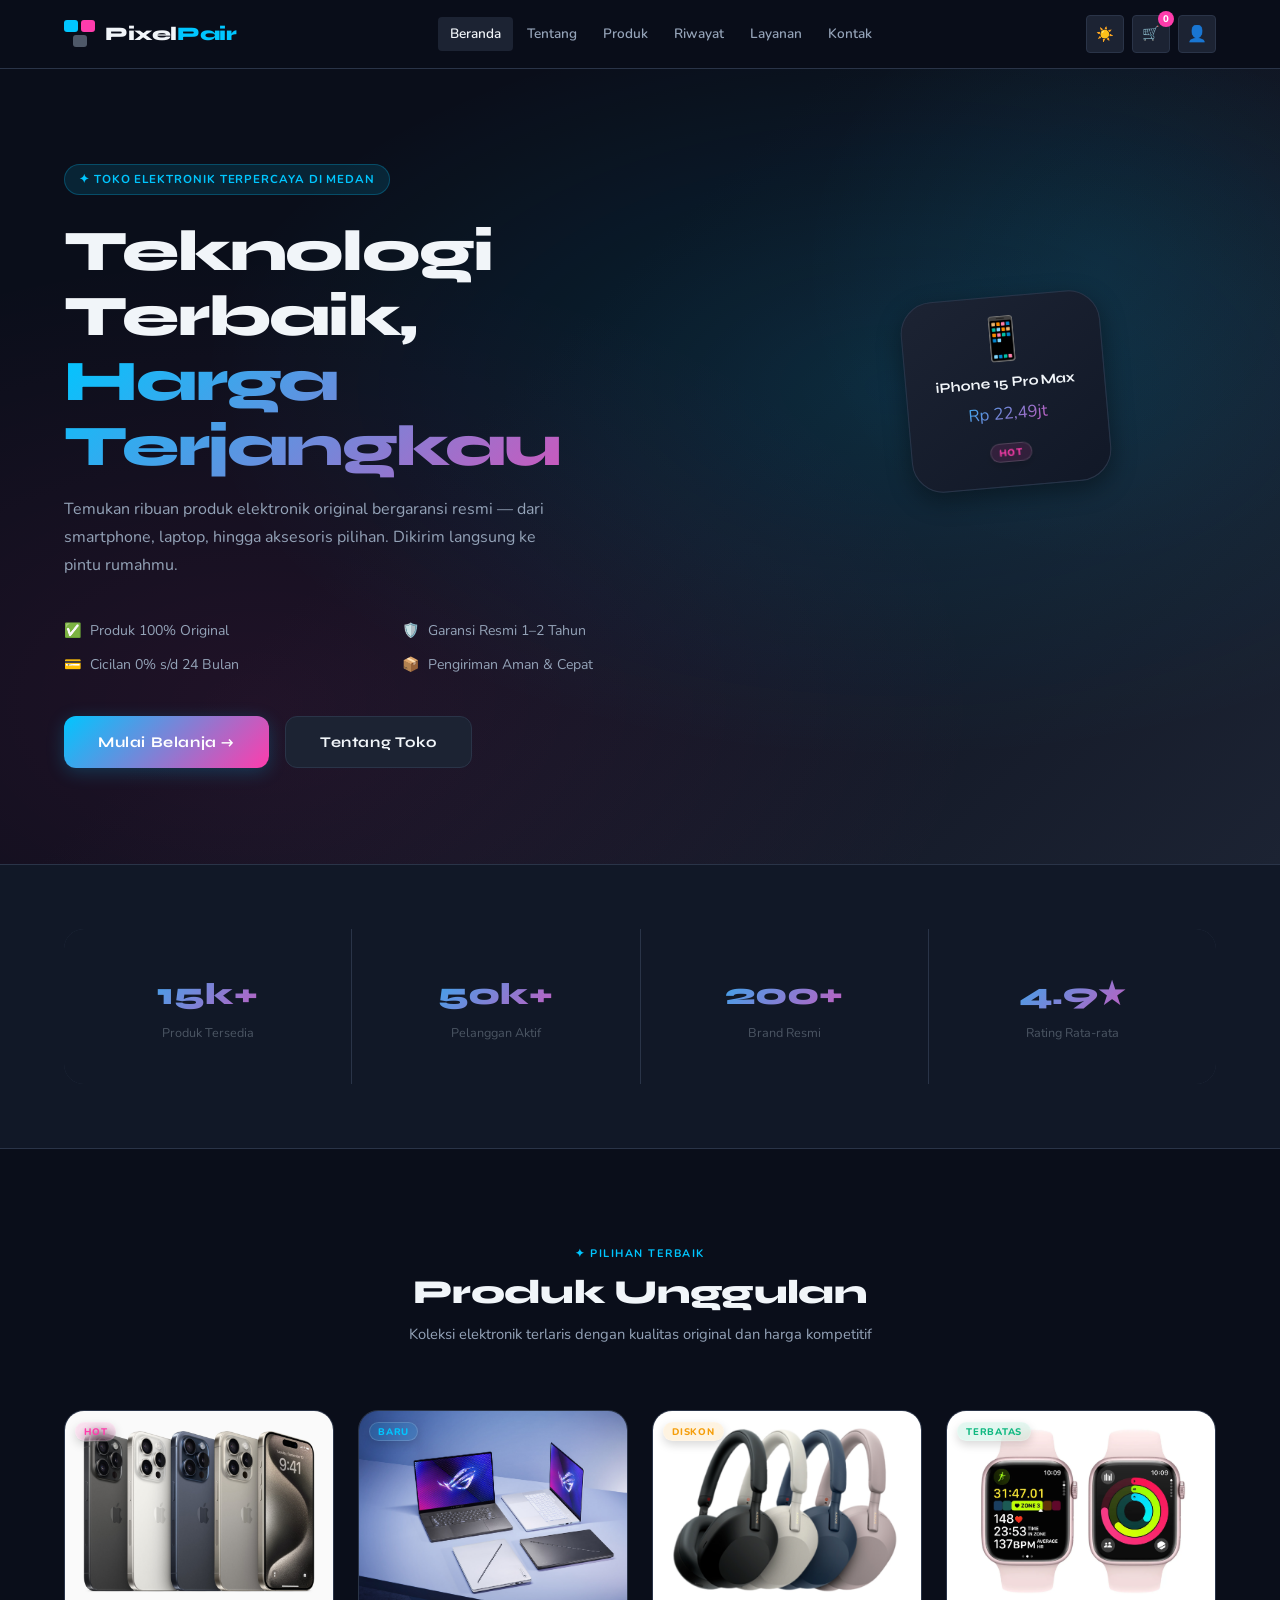
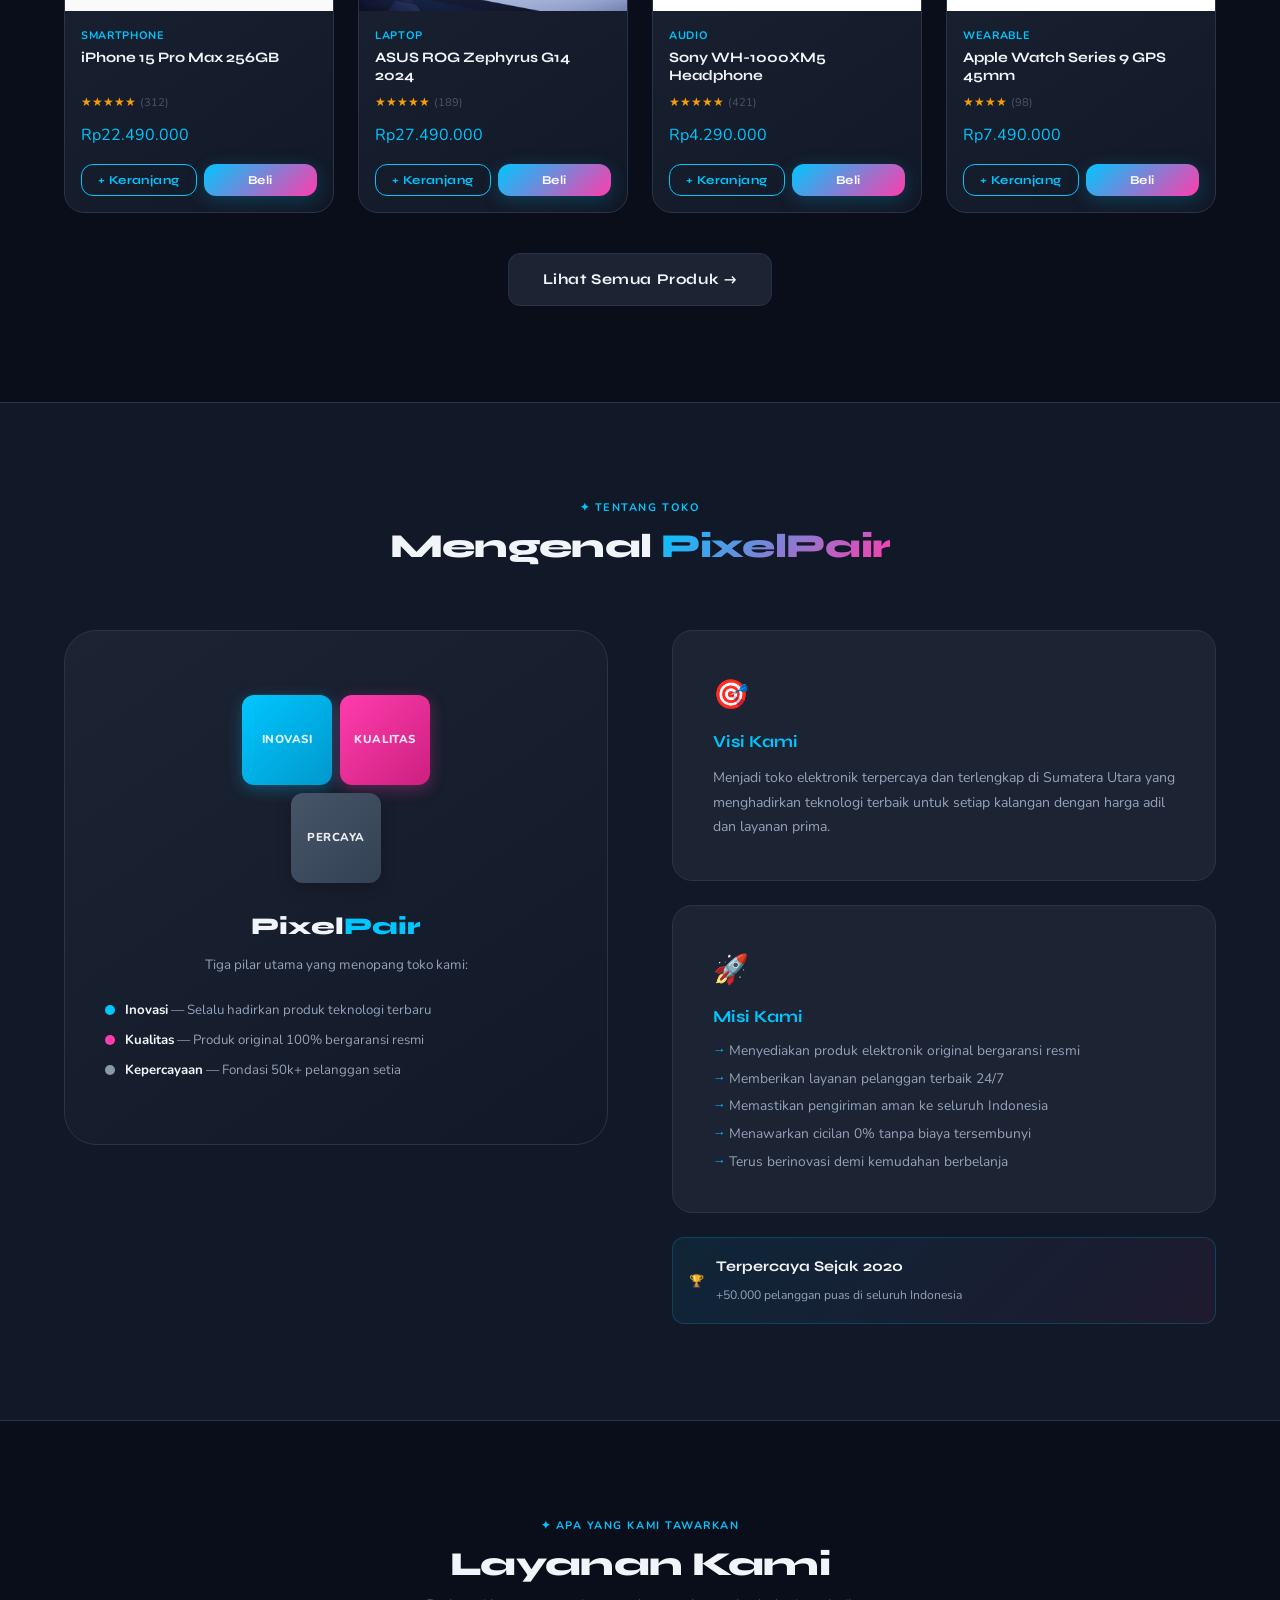
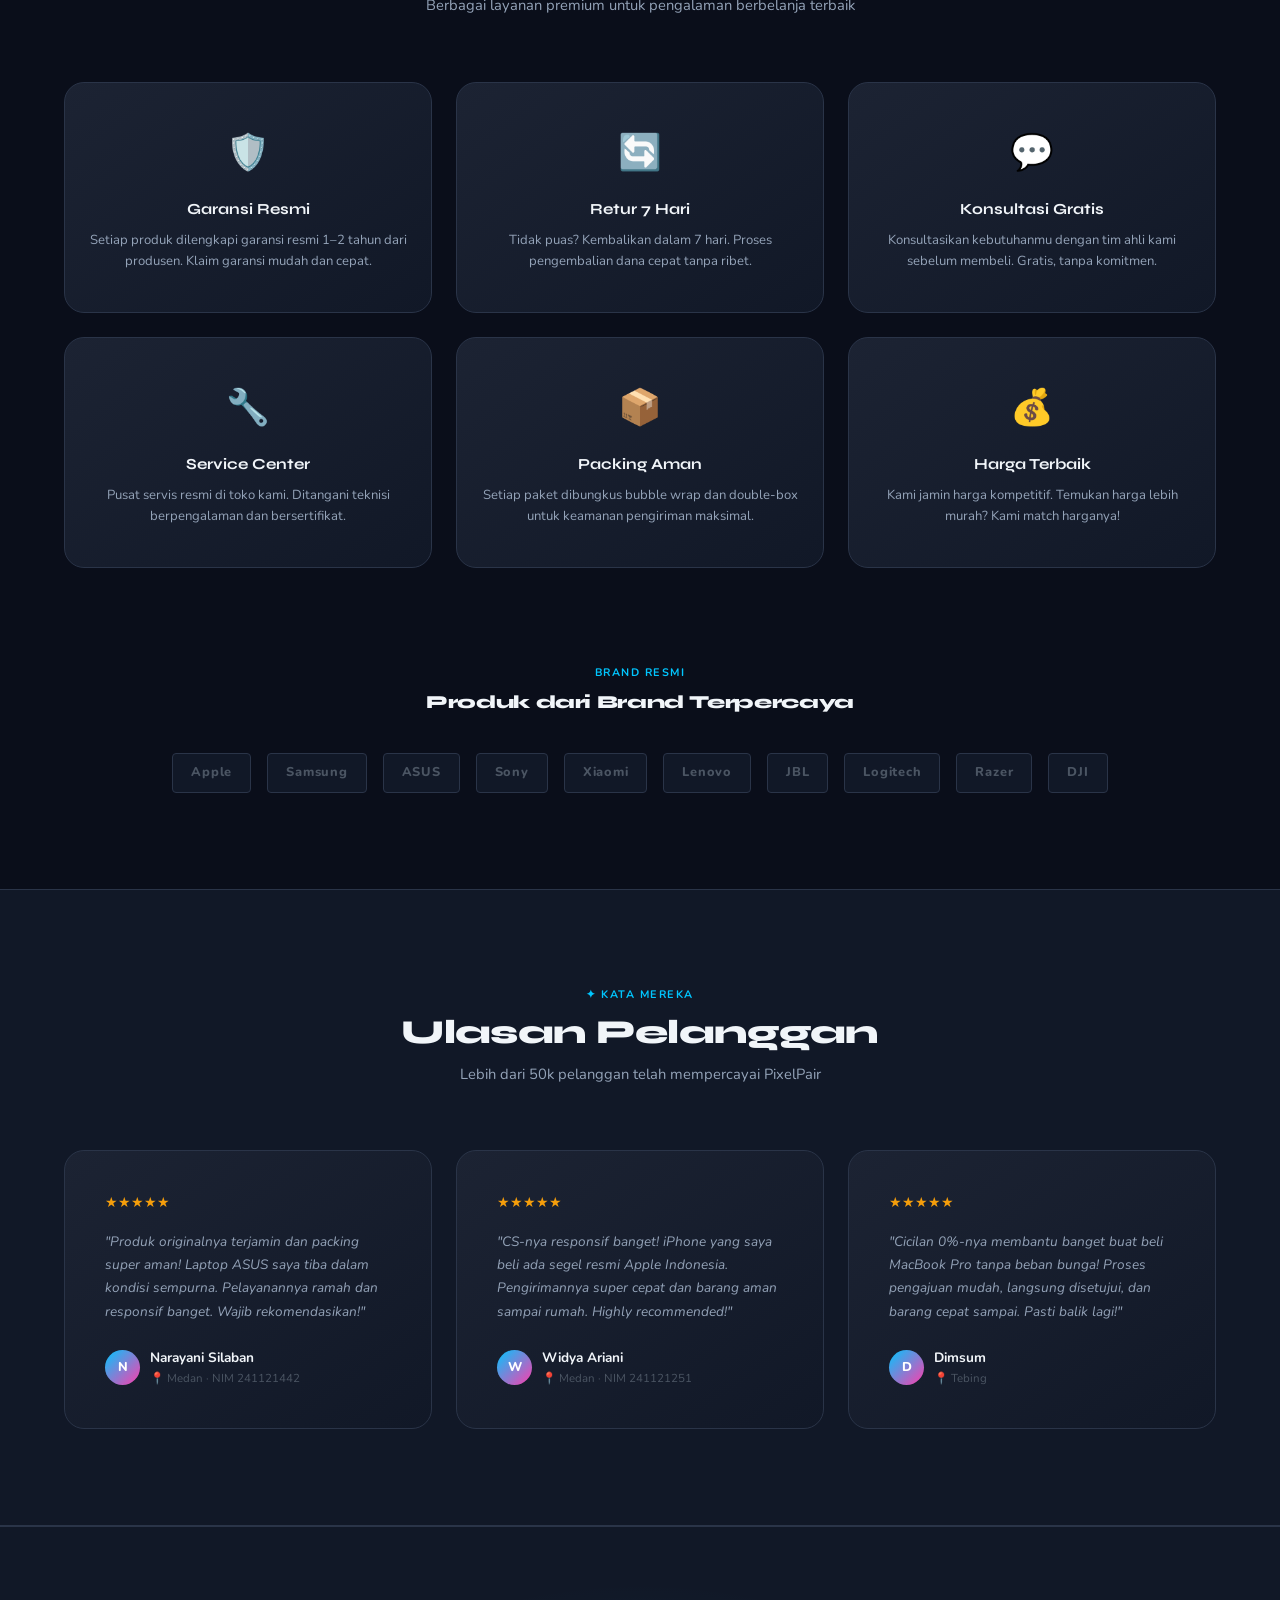
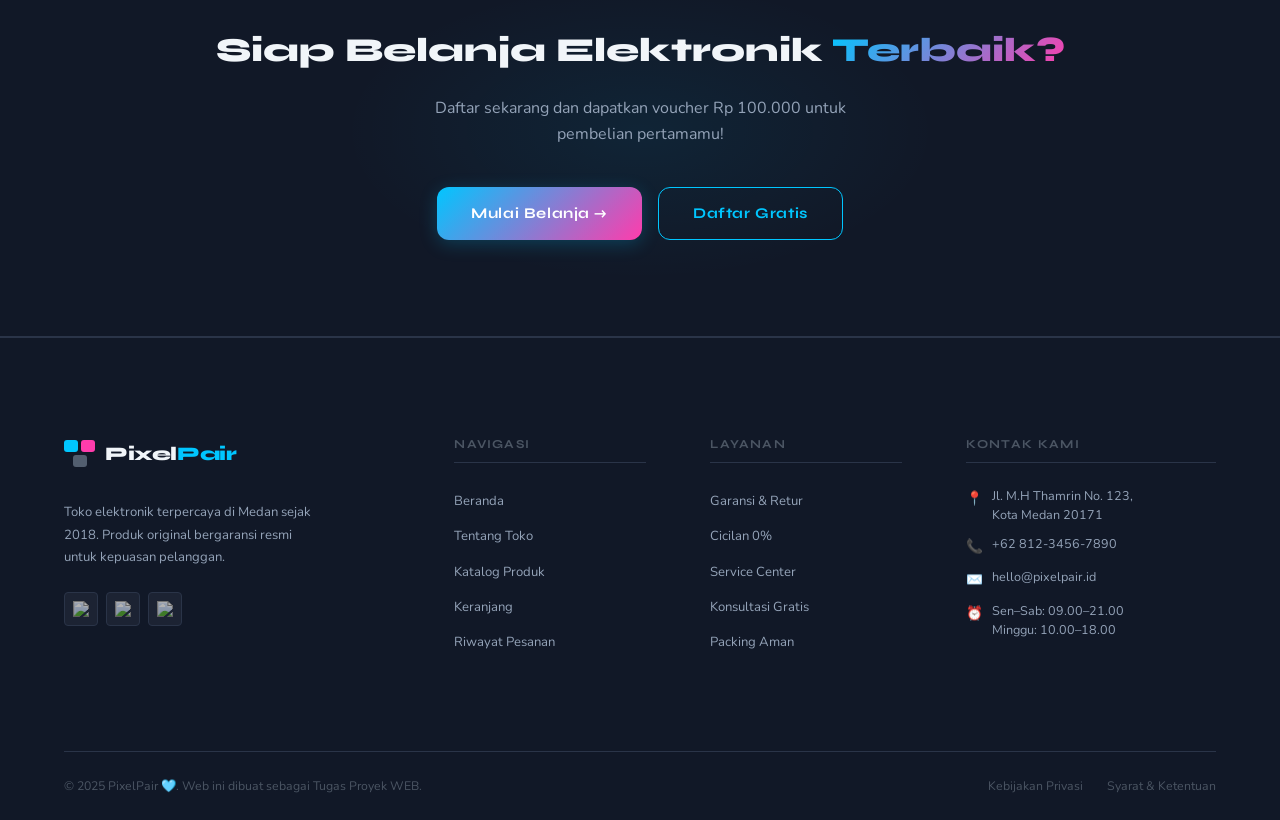
==== commit d1a3b869: "Mengubah nama link" ====
--- a/index.html
+++ b/index.html
@@ -16,7 +16,7 @@
   <link rel="preconnect" href="https://fonts.googleapis.com" />
   <link rel="preconnect" href="https://fonts.gstatic.com" crossorigin />
   <link href="https://fonts.googleapis.com/css2?family=Syne:wght@400;600;700;800&family=Nunito:wght@300;400;500;600;700&display=swap" rel="stylesheet" />
-  <link rel="stylesheet" href="style.css" />
+  <link rel="stylesheet" href="css/style.css" />
 </head>
 <body>
 
@@ -393,6 +393,6 @@
     </div>
   </footer>
 
-  <script src="app.js"></script>
+  <script src="js/script.js"></script>
 </body>
 </html>
--- a/css/style.css
+++ b/css/style.css
@@ -0,0 +1,3006 @@
+/* CSS VARIABLES */
+:root {
+  --clr-surf:   #111827;
+  --clr-surf2:  #1C2333;
+  --clr-border: #2A3448;
+  --clr-cyan:   #00C6FF;
+  --clr-cyan-g: rgba(0,198,255,0.12);
+  --clr-pink:   #FF3CAC;
+  --clr-pink-g: rgba(255,60,172,0.12);
+  --clr-amber:  #F59E0B;
+  --clr-green:  #10B981;
+  --clr-red:    #EF4444;
+  --grad:       linear-gradient(135deg,#00C6FF,#FF3CAC);
+  --grad-card:  linear-gradient(145deg,#1C2333,#111827);
+  --txt2:       #94A3B8;
+  --txt3:       #4B5563;
+  --f-head:     'Syne',sans-serif;
+  --f-body:     'Nunito',sans-serif;
+  --sp-sm:8px; 
+  --sp-md:16px; 
+  --sp-lg:24px;
+  --sp-xl:40px; 
+  --sp-2xl:64px; 
+  --sp-3xl:96px;
+  /* Variabel KHUSUS jarak antar-section beranda — terpisah dari --sp-* komponen
+     agar perubahan di breakpoint mobile tidak ikut mengubah padding form/card lain */
+  --sec-gap:96px;
+  --sec-gap-sm:64px;
+  --r-sm:4px; 
+  --r-md:12px; 
+  --r-lg:20px; 
+  --r-xl:32px; 
+  --r-full:9999px;
+  --sh-md:0 8px 24px rgba(0,0,0,.4);
+  --sh-lg:0 20px 60px rgba(0,0,0,.5);
+  --sh-cyan:0 0 28px rgba(0,198,255,.18);
+  --tr:260ms ease; 
+  --tr-fast:140ms ease;
+  --nav-h:68px;
+  --img-h:200px;
+}
+
+/* VARIABEL TEMA TERANG */
+[data-theme="light"] {
+  --clr-bg: #F8FAFC;
+  --clr-surf: #FFFFFF;
+  --clr-surf2: #F1F5F9;
+  --clr-border: #E2E8F0;
+  --txt: #0F172A;
+  --txt2: #475569;
+  --txt3: #94A3B8;
+  --grad-card: linear-gradient(145deg, #F1F5F9, #FFFFFF);
+  --sh-md: 0 8px 24px rgba(0,0,0,.08);
+  --clr-nav-bg: rgba(255, 255, 255, 0.95);
+  --clr-nav-border: #E2E8F0;
+}
+
+/* VARIABEL TEMA GELAP */
+[data-theme="dark"] {
+  --clr-bg: #0A0E1A;
+  --clr-surf: #111827;
+  --clr-surf2: #1C2333;
+  --clr-border: #2A3448;
+  --txt: #F1F5F9;
+  --txt2: #94A3B8;
+  --txt3: #4B5563;
+  --grad-card: linear-gradient(145deg, #1C2333, #111827);
+  --sh-md: 0 8px 24px rgba(0,0,0,.4);
+  --clr-nav-bg: rgba(10, 14, 26, 0.92);
+  --clr-nav-border: #2A3448;
+}
+
+/* Mencegah kedua ikon tema muncul bersamaan (kedip) saat pindah halaman */
+[data-theme="dark"] .icon-moon {
+  display: none;
+}
+
+[data-theme="light"] .icon-sun {
+  display: none;
+}
+
+body {
+  font-family: var(--f-body);
+  background-color: var(--clr-bg);
+  color: var(--txt);
+  line-height: 1.65;
+  -webkit-font-smoothing: antialiased;
+  overflow-x: hidden;
+  width: 100%;
+}
+
+/* RESET */
+*,*::before,*::after{box-sizing:border-box;margin:0;padding:0}
+html{scroll-behavior:smooth; overflow-x: hidden;}
+
+html[data-theme] {
+  visibility: visible;
+}
+
+section[id] {
+  scroll-margin-top: var(--nav-h);
+}
+
+img{max-width:100%;display:block}
+a{
+  text-decoration:none;
+  color:inherit;
+  transition:color var(--tr)
+}
+
+ul,ol{list-style:none}
+button{
+  cursor:pointer;
+  border:none;
+  background:none;
+  font-family:var(--f-body)
+}
+
+input,select,textarea{font-family:var(--f-body);font-size:.93rem}
+
+/* CONTAINER */
+.container{width:100%;max-width:1200px;margin-inline:auto;padding-inline:24px}
+.section-gap{padding-block:var(--sec-gap)}
+.section-gap-sm{padding-block:var(--sec-gap-sm)}
+
+/* TEXT */
+.text-gradient{
+  background:var(--grad);
+  -webkit-background-clip:text;
+  -webkit-text-fill-color:transparent;
+  background-clip:text
+}
+
+/* BUTTONS */
+.btn{
+  display:inline-flex;
+  align-items:center;
+  justify-content:center;
+  gap:7px;
+  padding:10px 24px;
+  border-radius:var(--r-md);
+  font-family:var(--f-head);
+  font-size:.86rem;
+  font-weight:700;
+  letter-spacing:.04em;
+  transition:all var(--tr);
+  white-space:nowrap
+}
+
+.btn-primary{
+  background:var(--grad);
+  color:#fff;
+  box-shadow:0 4px 18px rgba(0,198,255,.22)
+}
+
+.btn-primary:hover{
+  transform:translateY(-2px);
+  box-shadow:0 8px 28px rgba(0,198,255,.35)
+}
+
+.btn-outline{
+  background:transparent;
+  color:var(--clr-cyan);
+  border:1.5px solid var(--clr-cyan)
+}
+
+.btn-outline:hover{
+  background:var(--clr-cyan-g);
+  transform:translateY(-2px)
+}
+
+.btn-ghost{background:var(--clr-surf2);
+  color:var(--txt);
+  border:1px solid var(--clr-border)
+}
+
+.btn-ghost:hover{
+  border-color:var(--clr-cyan);
+  color:var(--clr-cyan)
+}
+
+.btn-sm{padding:7px 15px;font-size:.78rem}
+.btn-lg{padding:13px 34px;font-size:.93rem}
+.btn-full{width:100%}
+
+/* BADGES */
+.badge {
+  display: inline-flex;
+  align-items: center;
+  padding: 4px 8px;
+  border-radius: var(--r-full);
+  font-size: 0.6rem; 
+  font-weight: 800; 
+  letter-spacing: .08em;
+  text-transform: uppercase;
+  line-height: 1;
+  backdrop-filter: blur(6px); 
+  -webkit-backdrop-filter: blur(6px);
+  box-shadow: 0 4px 10px rgba(0, 0, 0, 0.15); 
+  border: 1px solid rgba(255, 255, 255, 0.15);
+}
+
+.badge-cyan{background:var(--clr-cyan-g);color:var(--clr-cyan)}
+.badge-pink{background:var(--clr-pink-g);color:var(--clr-pink)}
+.badge-green{background:rgba(16,185,129,.12);color:var(--clr-green)}
+.badge-amber{background:rgba(245,158,11,.12);color:var(--clr-amber)}
+.badge-red{background:rgba(239,68,68,.12);color:var(--clr-red)}
+
+.status-badge{
+  display:inline-flex;
+  align-items:center;
+  padding:3px 10px;
+  border-radius:var(--r-full);
+  font-size:.71rem;font-weight:700
+}
+
+.status-badge.proses{
+  background:rgba(245,158,11,.12);
+  color:var(--clr-amber)
+}
+.status-badge.dikirim{
+  background:var(--clr-cyan-g);
+  color:var(--clr-cyan)
+}
+
+.status-badge.selesai{
+  background:rgba(16,185,129,.12);
+  color:var(--clr-green)
+}
+
+.status-badge.dibatalkan{
+  background:rgba(239,68,68,.12);
+  color:var(--clr-red)
+}
+
+.btn-batal-riwayat{
+  background:rgba(239,68,68,.08);
+  border:1px solid rgba(239,68,68,.25);
+  color:var(--clr-red);
+  font-size:.74rem;
+  font-weight:700;
+  padding:6px 12px;
+  border-radius:var(--r-sm);
+  cursor:pointer;
+  transition:all var(--tr-fast);
+  white-space:nowrap;
+}
+.btn-batal-riwayat:hover{background:rgba(239,68,68,.18)}
+
+/* HAMBURGER */
+#nav-toggle{display:none}
+
+.hamburger-label{
+  display:none;
+  flex-direction:column;
+  gap:5px;
+  padding:6px;
+  background:var(--clr-surf2);
+  border:1px solid var(--clr-border);
+  border-radius:var(--r-sm);
+  cursor:pointer;
+  flex-shrink:0;
+  position:relative;
+  z-index:950;
+}
+.hamburger-label span{
+  display:block;width:20px;height:2px;
+  background:var(--txt);border-radius:2px;
+  transition:all var(--tr);
+}
+
+/* Animasi X */
+#nav-toggle:checked ~ header .hamburger-label span:nth-child(1){transform:translateY(7px) rotate(45deg)}
+#nav-toggle:checked ~ header .hamburger-label span:nth-child(2){opacity:0;transform:scaleX(0)}
+#nav-toggle:checked ~ header .hamburger-label span:nth-child(3){transform:translateY(-7px) rotate(-45deg)}
+
+header {
+  position: fixed;
+  top: 0;
+  left: 0;
+  right: 0;
+  z-index: 900;
+  /* background: var(--clr-nav-bg);  */
+  border-bottom: 1px solid var(--clr-nav-border);
+  backdrop-filter: blur(3px);
+  -webkit-backdrop-filter: blur(100px);
+  transition: box-shadow var(--tr);
+}
+
+nav.navbar{
+  height:var(--nav-h);
+  display:flex;align-items:center;
+  justify-content:space-between;gap:var(--sp-lg);
+}
+
+/* LOGO */
+.navbar-brand{
+  display:flex;
+  align-items:center;
+  gap:10px;
+  flex-shrink:0
+}
+
+.logo-mark{
+  display:grid;
+  grid-template-columns:1fr 1fr;
+  gap:3px;
+  width:31px;
+}
+
+.logo-mark.sm{width:27px}
+
+.sq{
+  border-radius:3px;
+  display:block;
+  height:14px;
+  width:100%;
+}
+
+.logo-mark .sq { 
+  height: 12px; 
+}
+
+.logo-mark .sq:nth-child(3){
+  grid-column:1 / span 2;
+  justify-self:center;
+  width:calc(50% - 1.5px);
+  height:12px;
+}
+
+.logo-mark.sm .sq{height:12px}
+.logo-mark.sm .sq:nth-child(3){height:12px;width:calc(50% - 1.5px)}
+
+.sq-cyan{background:var(--clr-cyan)}
+.sq-pink{background:var(--clr-pink)}
+.sq-gray{background:rgba(148,163,184,.5)}
+
+.brand-text{
+  font-family:var(--f-head);
+  font-size:1.2rem;
+  font-weight:800;
+  letter-spacing:-.02em
+}
+
+.brand-text span{color:var(--clr-cyan)}
+
+/* Nav links */
+.nav-links{
+  display:flex;
+  align-items:center;
+  gap:2px;
+  flex:1;
+  justify-content:center
+}
+
+.nav-links li a{
+  display:block;
+  padding:6px 12px;
+  font-size:.85rem;
+  font-weight:600;
+  color:var(--txt2);
+  border-radius:var(--r-sm);
+  transition:all var(--tr)
+}
+
+.nav-links li a:hover,.nav-links li a.active{color:var(--txt);background:var(--clr-surf2)}
+
+/* Actions */
+.navbar-actions{
+  display:flex;
+  align-items:center;
+  gap:var(--sp-sm);
+  flex-shrink:0;
+}
+
+.btn-icon{
+  display:flex;
+  align-items:center;
+  justify-content:center;
+  width:38px;
+  height:38px;
+  border-radius:var(--r-sm);
+  background:var(--clr-surf2);
+  border:1px solid var(--clr-border);
+  color:var(--txt2);
+  font-size:.88rem;
+  transition:all var(--tr);
+  position:relative;
+  cursor:pointer;
+  text-decoration:none;
+}
+
+.btn-icon:hover{border-color:var(--clr-cyan);color:var(--clr-cyan)}
+.cart-count{
+  position:absolute;
+  top:-5px;
+  right:-5px;
+  background:var(--clr-pink);
+  color:#fff;
+  font-size:.6rem;
+  font-weight:800;
+  width:16px;
+  height:16px;
+  border-radius:50%;
+  display:flex;
+  align-items:center;
+  justify-content:center;
+}
+
+/* Theme toggle label */
+.theme-toggle-label{
+  display:flex;
+  align-items:center;
+  justify-content:center;
+  width:38px;
+  height:38px;
+  border-radius:var(--r-sm);
+  background:var(--clr-surf2);
+  border:1px solid var(--clr-border);
+  color:var(--txt2);
+  font-size:.88rem;
+  cursor:pointer;
+  transition:all var(--tr);
+  flex-shrink:0;
+}
+
+.theme-toggle-label:hover{border-color:var(--clr-cyan);color:var(--clr-cyan)}
+
+main{padding-top:var(--nav-h)}
+
+/* PAGE HEADER */
+.page-header{
+  padding:var(--sp-lg) 0 var(--sp-md);
+  background:linear-gradient(135deg,rgba(0,198,255,.05),rgba(255,60,172,.04));
+  border-bottom:1px solid var(--clr-border);
+  position:relative;
+  overflow:hidden
+}
+
+.page-header::before{
+  content:'';
+  position:absolute;
+  top:-60%;
+  right:-10%;
+  width:360px;
+  height:360px;
+  border-radius:50%;
+  background:var(--clr-cyan-g);
+  filter:blur(70px);
+  pointer-events:none
+}
+
+.breadcrumb{display:flex;align-items:center;gap:7px;font-size:.76rem;color:var(--txt3);margin-bottom:9px}
+.breadcrumb a{color:var(--txt3)}
+.breadcrumb a:hover,.breadcrumb .current{color:var(--clr-cyan)}
+.sep{color:var(--txt3)}
+.page-header h1{font-family:var(--f-head);font-size:clamp(1.5rem,3vw,2.2rem);font-weight:800;letter-spacing:-.02em}
+.page-header p{color:var(--txt2);margin-top:7px;font-size:.92rem}
+
+/* SECTION HEADER */
+.section-header{
+  text-align:center;
+  margin-bottom:var(--sp-2xl)
+}
+
+.section-header .eyebrow{
+  font-size:.68rem;
+  font-weight:700;
+  letter-spacing:.14em;
+  text-transform:uppercase;
+  color:var(--clr-cyan);
+  margin-bottom:9px;
+  display:block
+}
+
+.section-header h2{
+  font-family:var(--f-head);
+  font-size:clamp(1.4rem,3vw,2.1rem);
+  font-weight:800;
+  letter-spacing:-.02em;
+  line-height:1.2
+}
+
+.section-header p{
+  color:var(--txt2);
+  margin-top:9px;
+  max-width:520px;
+  margin-inline:auto;
+  font-size:.92rem
+}
+
+
+/* HERO BERANDA */
+.hero-section{
+  position:relative;
+  overflow:hidden;
+  display:flex;
+  align-items:center;
+  background: linear-gradient(135deg, var(--clr-bg) 40%, var(--clr-surf2));
+}
+
+.hero-section::before{
+  content:'';
+  position:absolute;
+  inset:0;
+  background:radial-gradient(ellipse at 70% 40%,rgba(0,198,255,.13),transparent 55%),radial-gradient(ellipse at 20% 80%,rgba(255,60,172,.09),transparent 50%);
+  pointer-events:none
+}
+
+.hero-bg-glow{
+  position:absolute;
+  width:600px;
+  height:600px;
+  top:-100px;
+  right:-120px;
+  background:radial-gradient(circle,rgba(0,198,255,.07) 0%,transparent 70%);
+  border-radius:50%;
+  pointer-events:none
+}
+
+.hero-inner{
+  display:grid;
+  grid-template-columns:1fr 400px;
+  gap:var(--sp-3xl);
+  align-items:center;
+  padding-top:var(--sp-3xl);
+  padding-bottom:var(--sp-3xl);
+  position:relative;z-index:1
+}
+
+.hero-eyebrow{
+  display:inline-flex;
+  align-items:center;
+  gap:7px;
+  padding:5px 14px;
+  background:var(--clr-cyan-g);
+  border:1px solid rgba(0,198,255,.25);
+  border-radius:var(--r-full);
+  font-size:.72rem;
+  font-weight:700;
+  color:var(--clr-cyan);
+  letter-spacing:.08em;
+  text-transform:uppercase;
+  margin-bottom:var(--sp-lg)
+}
+
+.hero-title{
+  font-family:var(--f-head);
+  font-size:clamp(2rem,4.5vw,3.6rem);
+  font-weight:800;
+  line-height:1.13;
+  letter-spacing:-.03em;
+  margin-bottom:var(--sp-md)
+}
+
+.hero-title em{
+  font-style:normal;
+  background:var(--grad);
+  -webkit-background-clip:text;
+  -webkit-text-fill-color:transparent;
+  background-clip:text;
+  display:block
+}
+
+.hero-desc{
+  color:var(--txt2);
+  font-size:1rem;
+  line-height:1.75;
+  max-width:500px;
+  margin-bottom:var(--sp-xl)
+}
+
+.hero-features{
+  display:grid;
+  grid-template-columns:1fr 1fr;
+  gap:10px 20px;
+  margin-bottom:var(--sp-xl)
+}
+
+.hero-feat{
+  display:flex;
+  align-items:center;
+  gap:8px;
+  font-size:.88rem;
+  color:var(--txt2)
+}
+
+/* display:block sebagai fallback aman; display:contents hanya aktif di layar
+   lebar (>640px) lewat media query khusus supaya browser lama tidak rusak tampilannya */
+.hero-feat-actions-row{display:block}
+.hero-actions{
+  display:flex;
+  gap:var(--sp-md);
+  flex-wrap:wrap
+}
+
+.hero-visual{display:flex;align-items:center;justify-content:center}
+.hero-card-stack{position:relative;width:220px;height:340px}
+
+.hero-card{
+  position:absolute;
+  width:200px;
+  background:var(--grad-card);
+  border:1px solid var(--clr-border);
+  border-radius:var(--r-xl);
+  padding:22px 18px;
+  text-align:center;
+  box-shadow:var(--sh-md);
+  transition:transform .35s ease,box-shadow .35s ease
+}
+
+.hc-icon{font-size:2.6rem;margin-bottom:10px;line-height:1}
+.hc-name{font-family:var(--f-head);font-size:.88rem;font-weight:700;margin-bottom:6px}
+
+.hc-price{
+  font-family:var(--f-head);
+  font-size:1.05rem;
+  font-weight:800;
+  background:var(--grad);
+  -webkit-background-clip:text;
+  -webkit-text-fill-color:transparent;
+  background-clip:text;
+  margin-bottom:10px
+}
+
+.hc-1{top:0;left:0;transform:rotate(-5deg);z-index:1}
+
+
+/* (hero-inner & hero-visual untuk tablet/mobile sudah ditangani di breakpoint 1024px) */
+
+
+/* STATISTIK */
+.stats-section{
+  background:var(--clr-surf);
+  border-top:1px solid var(--clr-border);
+  border-bottom:1px solid var(--clr-border);
+  padding-block:var(--sp-2xl)
+}
+
+.stats-grid{
+  display:grid;
+  grid-template-columns:repeat(4,1fr);
+  gap:1px;background:var(--clr-border);
+  border-radius:var(--r-lg);
+  overflow:hidden
+}
+
+.stat-item{
+  background:var(--clr-surf);
+  padding:var(--sp-xl) var(--sp-lg);
+  text-align:center;
+  transition:background var(--tr)
+}
+
+.stat-item:hover{
+  background:var(--clr-surf2)
+}
+
+.stat-num{
+  font-family:var(--f-head);
+  font-size:1.9rem;
+  font-weight:800;
+  background:var(--grad);
+  -webkit-background-clip:text;
+  -webkit-text-fill-color:transparent;
+  background-clip:text
+}
+
+.stat-label{font-size:.79rem;color:var(--txt3);margin-top:4px}
+
+/* PRODUK CARDS */
+.produk-grid{
+  display:grid;
+  grid-template-columns:repeat(auto-fill,minmax(230px,1fr));
+  gap:var(--sp-lg)
+}
+
+.produk-card{
+  background:var(--grad-card);
+  border:1px solid var(--clr-border);
+  border-radius:var(--r-lg);
+  overflow:hidden;
+  transition:all var(--tr);
+  display:flex;
+  flex-direction:column
+}
+
+.produk-card:hover{
+  border-color:rgba(0,198,255,.35);
+  transform:translateY(-4px);
+  box-shadow:var(--sh-cyan)
+}
+
+.produk-img-wrap{
+  position:relative;
+  height:var(--img-h);
+  background:var(--clr-surf2);
+  overflow:hidden;
+  flex-shrink:0
+}
+
+.produk-img-wrap img{
+  width:100%;
+  height:100%;
+  object-fit:cover;
+  object-position:center;
+  display:block;
+  transition:transform .4s ease
+}
+
+.produk-card:hover .produk-img-wrap img{transform:scale(1.05)}
+
+.produk-img-placeholder{
+  width:100%;
+  height:100%;
+  display:flex;
+  align-items:center;
+  justify-content:center;
+  font-size:3rem;
+  background:linear-gradient(135deg,var(--clr-surf2),var(--clr-surf))
+}
+
+.produk-badge-wrap{position:absolute;top:6px;left:10px;z-index:2}
+.produk-body{padding:var(--sp-md);flex:1;display:flex;flex-direction:column}
+
+.produk-kategori{
+  font-size:.68rem;
+  font-weight:700;
+  letter-spacing:.06em;
+  text-transform:uppercase;
+  color:var(--clr-cyan);
+  margin-bottom:4px
+}
+
+.produk-name{
+  font-family:var(--f-head);
+  font-size:.9rem;
+  font-weight:700;
+  line-height:1.3;
+  margin-bottom:7px;
+  flex:1
+}
+
+.produk-rating{
+  display:flex;
+  align-items:center;
+  gap:4px;
+  font-size:.74rem;
+  color:var(--clr-amber);
+  margin-bottom:9px
+}
+
+.produk-rating span{color:var(--txt3);font-size:.7rem}
+
+.produk-harga-row{
+  display:flex;
+  align-items:center;
+  gap:7px;
+  flex-wrap:nowrap;
+  white-space:nowrap
+}
+
+.produk-harga{font-family:var(--f-head);font-size:1rem;font-weight:800;color:var(--clr-cyan)}
+.produk-footer{padding:var(--sp-md);padding-top:0;display:flex;gap:7px}
+.produk-footer .btn{flex:1;font-size:.76rem;padding:8px 6px}
+
+/* TENTANG */
+.tentang-section{
+  background:var(--clr-surf);
+  border-top:1px solid var(--clr-border);
+  border-bottom:1px solid var(--clr-border)
+}
+
+.tentang-grid{
+  display:grid;
+  grid-template-columns:1fr 1fr;
+  gap:var(--sp-2xl);
+  align-items:start
+}
+
+.tentang-logo-card{
+  background:var(--grad-card);
+  border:1px solid var(--clr-border);
+  border-radius:var(--r-xl);
+  padding:var(--sp-2xl) var(--sp-xl);
+  text-align:center
+}
+
+.logo-big{
+  display:flex;
+  flex-direction:column;
+  align-items:center;
+  gap:8px;
+  margin-bottom:var(--sp-lg)
+}
+
+.logo-big-top{display:flex;gap:8px}
+.logo-big-bot{display:flex;justify-content:center}
+
+.lbq{
+  width:90px;height:90px;
+  border-radius:var(--r-md);
+  display:flex;align-items:center;justify-content:center;
+  transition:transform var(--tr);
+  overflow:hidden;
+}
+
+.lbq:hover{transform:scale(1.05)}
+
+.lbq span{
+  font-size:.72rem;font-weight:800;
+  color:rgba(255,255,255,.9);
+  letter-spacing:.04em;text-transform:uppercase;
+  text-align:center;
+  word-break:break-word;
+  max-width:80px;
+  line-height:1.3;
+}
+
+.lbq-cyan{background:linear-gradient(135deg,#00C6FF,#0099CC);box-shadow:0 4px 16px rgba(0,198,255,.3)}
+.lbq-pink{background:linear-gradient(135deg,#FF3CAC,#CC2080);box-shadow:0 4px 16px rgba(255,60,172,.3)}
+.lbq-gray{
+  width:90px;height:90px;
+  background:linear-gradient(135deg,#475569,#334155);
+  box-shadow:0 4px 16px rgba(0,0,0,.2);
+}
+
+.logo-brand-name{
+  font-family:var(--f-head);
+  font-size:1.5rem;
+  font-weight:800;
+  margin-bottom:8px
+}
+
+.logo-brand-name span{color:var(--clr-cyan)}
+.logo-brand-desc{
+  font-size:.84rem;
+  color:var(--txt2);
+  margin-bottom:var(--sp-lg)
+}
+
+.logo-pillars{
+  display:flex;
+  flex-direction:column;
+  gap:10px;
+  text-align:left
+}
+
+.pillar{
+  display:flex;
+  align-items:flex-start;
+  gap:10px;
+  font-size:.83rem;
+  color:var(--txt2);
+  line-height:1.5
+}
+
+.pillar-dot{width:10px;height:10px;border-radius:50%;flex-shrink:0;margin-top:4px}
+.pillar strong{color:var(--txt)}
+
+.tentang-vm{display:flex;flex-direction:column;gap:var(--sp-lg)}
+.vm-card{
+  background:var(--clr-surf2);
+  border:1px solid var(--clr-border);
+  border-radius:var(--r-lg);
+  padding:var(--sp-xl)
+}
+
+.vm-icon-wrap{font-size:1.8rem;margin-bottom:10px}
+.vm-card h3{
+  font-family:var(--f-head);
+  font-size:1.05rem;
+  font-weight:700;
+  margin-bottom:10px;
+  color:var(--clr-cyan)
+}
+
+.vm-card p{font-size:.88rem;color:var(--txt2);line-height:1.75}
+.vm-list{display:flex;flex-direction:column;gap:7px}
+
+.vm-list li{
+  font-size:.86rem;
+  color:var(--txt2);
+  padding-left:16px;
+  position:relative;
+  line-height:1.5
+}
+
+.vm-list li::before{
+  content:'→';
+  position:absolute;
+  left:0;
+  color:var(--clr-cyan);
+  font-size:.8rem
+}
+
+.tentang-since{
+  display:flex;
+  align-items:center;
+  gap:12px;
+  padding:var(--sp-md);
+  background:linear-gradient(135deg,rgba(0,198,255,.08),rgba(255,60,172,.06));
+  border:1px solid rgba(0,198,255,.2);
+  border-radius:var(--r-md)
+}
+
+.tentang-since span:first-child{font-size:1.6rem}
+.tentang-since strong{display:block;font-family:var(--f-head);font-size:.92rem;margin-bottom:2px}
+.tentang-since span:last-of-type{font-size:.76rem;color:var(--txt2)}
+
+/* LAYANAN */
+.layanan-grid{display:grid;grid-template-columns:repeat(3,1fr);gap:var(--sp-lg)}
+.layanan-card{
+  background:var(--grad-card);
+  border:1px solid var(--clr-border);
+  border-radius:var(--r-lg);
+  padding:var(--sp-xl) var(--sp-lg);
+  text-align:center;
+  transition:all var(--tr);
+  position:relative;
+  overflow:hidden
+}
+
+.layanan-card::before{
+  content:'';
+  position:absolute;
+  top:0;left:0;right:0;height:3px;
+  background:var(--grad);
+  transform:scaleX(0);
+  transition:transform var(--tr)
+}
+
+.layanan-card:hover::before{transform:scaleX(1)}
+.layanan-card:hover{
+  border-color:rgba(0,198,255,.3);
+  transform:translateY(-4px);
+  box-shadow:var(--sh-md)
+}
+
+.layanan-icon{font-size:2.2rem;margin-bottom:var(--sp-md)}
+.layanan-card h3{
+  font-family:var(--f-head);
+  font-size:.96rem;
+  font-weight:700;
+  margin-bottom:8px
+}
+
+.layanan-card p{font-size:.82rem;color:var(--txt2);line-height:1.6}
+
+/* ULASAN */
+.ulasan-bg{
+  background:var(--clr-surf);
+  border-top:1px solid var(--clr-border);
+  border-bottom:1px solid var(--clr-border)
+}
+
+.ulasan-grid{
+  display:grid;
+  grid-template-columns:repeat(3,1fr);
+  gap:var(--sp-lg)
+}
+
+.ulasan-card{
+  background:var(--grad-card);
+  border:1px solid var(--clr-border);
+  border-radius:var(--r-lg);
+  padding:var(--sp-xl);
+  transition:all var(--tr)
+}
+
+.ulasan-card:hover{
+  border-color:rgba(0,198,255,.2);
+  transform:translateY(-3px)
+}
+
+.ulasan-stars{
+  color:var(--clr-amber);
+  font-size:.88rem;
+  margin-bottom:var(--sp-md)
+}
+
+.ulasan-text{
+  font-size:.85rem;
+  color:var(--txt2);
+  line-height:1.7;
+  margin-bottom:var(--sp-lg);
+  font-style:italic
+}
+
+.ulasan-user{display:flex;align-items:center;gap:10px}
+
+.ulasan-avatar{
+  width:35px;
+  height:35px;
+  border-radius:50%;
+  background:var(--grad);
+  display:flex;
+  align-items:center;
+  justify-content:center;
+  font-size:.8rem;
+  font-weight:800;
+  color:#fff;
+  flex-shrink:0
+}
+
+.ulasan-name{font-weight:700;font-size:.85rem}
+.ulasan-kota{font-size:.72rem;color:var(--txt3)}
+
+/* CTA */
+.cta-section{
+  background:var(--clr-surf);
+  border-top:1px solid var(--clr-border);
+  border-bottom:1px solid var(--clr-border)
+}
+
+.cta-inner{text-align:center;position:relative}
+
+.cta-inner::before{
+  content:'';
+  position:absolute;
+  top:50%;left:50%;
+  transform:translate(-50%,-50%);
+  width:600px;
+  height:300px;
+  background:radial-gradient(ellipse,rgba(0,198,255,.07),transparent 70%);
+  pointer-events:none
+}
+
+.cta-inner h2{
+  font-family:var(--f-head);
+  font-size:clamp(1.5rem,3vw,2.1rem);
+  font-weight:800;
+  margin-bottom:var(--sp-md);
+  position:relative
+}
+
+.cta-inner p{
+  color:var(--txt2);
+  max-width:480px;
+  margin-inline:auto;
+  margin-bottom:var(--sp-xl);
+  position:relative
+}
+
+.cta-buttons{
+  display:flex;
+  justify-content:center;
+  gap:var(--sp-md);
+  flex-wrap:wrap;
+  position:relative
+}
+
+/* BRAND LOGO */
+.brand-logos{
+  display:flex;
+  flex-wrap:wrap;
+  gap:var(--sp-md);
+  justify-content:center;
+  align-items:center
+}
+
+.brand-logo-item{
+  padding:8px 18px;
+  background:var(--clr-surf);
+  border:1px solid var(--clr-border);
+  border-radius:var(--r-sm);
+  font-size:.8rem;
+  font-weight:800;
+  color:var(--txt3);
+  letter-spacing:.06em;
+  transition:all var(--tr)
+}
+
+.brand-logo-item:hover{border-color:var(--clr-cyan);color:var(--txt)}
+
+/* FOOTER */
+footer{
+  background:var(--clr-surf);
+  border-top:1px solid var(--clr-border)
+}
+
+.footer-main{
+  padding-block:var(--sp-3xl);
+  display:grid;
+  grid-template-columns:1.7fr 1fr 1fr 1.3fr;
+  gap:var(--sp-2xl)
+}
+
+.footer-brand-desc{
+  font-size:.82rem;
+  color:var(--txt2);
+  line-height:1.7;
+  margin:var(--sp-md) 0 var(--sp-lg);
+  max-width:260px
+}
+
+.footer-social{display:flex;gap:8px}
+.social-btn{
+  width:34px;height:34px;
+  border-radius:var(--r-sm);
+  background:var(--clr-surf2);
+  border:1px solid var(--clr-border);
+  display:flex;
+  align-items:center;
+  justify-content:center;
+  font-size:.85rem;
+  transition:all var(--tr);
+  color:var(--txt3);
+}
+
+.social-btn img{
+  width:16px;
+  height:16px;
+  object-fit:contain;
+  filter:brightness(0.7);
+  transition:filter var(--tr);
+}
+
+.social-btn:hover{
+  border-color:var(--clr-cyan);
+  background:var(--clr-cyan-g)
+}
+
+.social-btn:hover img{filter:brightness(1)}
+.footer-col h4{
+  font-family:var(--f-head);
+  font-size:.76rem;
+  font-weight:700;
+  text-transform:uppercase;
+  letter-spacing:.1em;
+  color:var(--txt3);
+  margin-bottom:var(--sp-lg);
+  padding-bottom:8px;
+  border-bottom:1px solid var(--clr-border)
+}
+
+.footer-links{display:flex;flex-direction:column;gap:9px}
+.footer-links a{
+  font-size:.82rem;
+  color:var(--txt2);
+  transition:color var(--tr-fast)
+}
+
+.footer-links a:hover{color:var(--clr-cyan)}
+.footer-contact-item{
+  display:flex;
+  align-items:flex-start;
+  gap:9px;
+  margin-bottom:10px
+}
+
+.footer-contact-icon{
+  font-size:.85rem;
+  margin-top:1px;
+  flex-shrink:0;
+  color:var(--clr-cyan)
+}
+
+.footer-contact-text{
+  font-size:.79rem;
+  color:var(--txt2);
+  line-height:1.5
+}
+
+.footer-bottom{
+  padding-block:var(--sp-lg);
+  border-top:1px solid var(--clr-border);
+  display:flex;
+  align-items:center;
+  justify-content:space-between;
+  flex-wrap:wrap;
+  gap:var(--sp-md);
+  font-size:.77rem;
+  color:var(--txt3)
+}
+
+.footer-bottom a{color:var(--txt3)}
+.footer-bottom a:hover{color:var(--clr-cyan)}
+.footer-bottom-links{display:flex;gap:var(--sp-lg)}
+
+/* KATALOG */
+.katalog-layout{
+  display:grid;
+  grid-template-columns:240px 1fr;
+  gap:var(--sp-xl);
+  padding-block:var(--sp-2xl)
+}
+
+.sidebar-filter{
+  background:var(--clr-surf);
+  border:1px solid var(--clr-border);
+  border-radius:var(--r-lg);
+  padding:var(--sp-lg);
+  height:fit-content;
+  position:sticky;
+  top:calc(var(--nav-h) + 18px)
+}
+
+.sidebar-filter h3{
+  font-family:var(--f-head);
+  font-size:.82rem;
+  font-weight:700;
+  text-transform:uppercase;
+  letter-spacing:.08em;
+  color:var(--txt3);
+  margin-bottom:var(--sp-lg);
+  padding-bottom:var(--sp-sm);
+  border-bottom:1px solid var(--clr-border)
+}
+
+.filter-group{margin-bottom:var(--sp-lg)}
+.filter-group-label{
+  font-size:.79rem;
+  font-weight:700;
+  color:var(--txt2);
+  margin-bottom:8px
+}
+
+.filter-opt{
+  display:flex;
+  align-items:center;
+  gap:8px;
+  padding:6px 0;
+  font-size:.82rem;
+  color:var(--txt2);
+  cursor:pointer;
+  transition:color var(--tr-fast)
+}
+
+.filter-opt:hover{color:var(--txt)}
+.filter-opt input{
+  accent-color:var(--clr-cyan);
+  width:14px;
+  height:14px
+}
+
+.katalog-toolbar{
+  display:flex;
+  align-items:center;
+  justify-content:space-between;
+  gap:var(--sp-md);
+  margin-bottom:var(--sp-xl);
+  flex-wrap:wrap
+}
+
+.search-wrap{position:relative;flex:1;max-width:350px}
+.search-wrap input{
+  width:100%;
+  padding:9px 13px 9px 36px;
+  background:var(--clr-surf);
+  border:1px solid var(--clr-border);
+  border-radius:var(--r-md);
+  color:var(--txt);
+  transition:border-color var(--tr)
+}
+
+.search-wrap input:focus{
+  outline:none;
+  border-color:var(--clr-cyan)
+}
+
+.search-icon{
+  position:absolute;
+  left:11px;
+  top:50%;
+  transform:translateY(-50%);
+  color:var(--txt3);
+  font-size:.86rem;
+  pointer-events:none
+}
+
+.katalog-count{font-size:.82rem;color:var(--txt3)}
+.katalog-count strong{color:var(--clr-cyan);font-weight:700}
+
+/* KERANJANG */
+.keranjang-layout{
+  display:grid;
+  grid-template-columns:1fr 340px;
+  gap:var(--sp-xl);
+  padding-block:var(--sp-2xl)
+}
+
+/* Update CSS untuk item keranjang */
+.keranjang-item {
+  display: flex;
+  gap: 16px;
+  padding: 16px;
+  background: var(--clr-surf);
+  border: 1px solid var(--clr-border);
+  border-radius: var(--r-lg);
+  margin-bottom: 12px;
+  align-items: stretch !important;
+  position: relative !important; /* Kunci agar tombol X bisa diposisikan absolut */
+  padding-right: 16px !important;
+}
+
+.keranjang-detail {
+  flex: 1;
+  display: flex;
+  flex-direction: column;
+  justify-content: space-between; /* Memberi jarak antara Judul dan Harga */
+  min-width: 0;
+}
+
+.keranjang-hapus {
+  align-self: flex-end !important; /* Kunci 2: Memastikan X ada di ujung kanan */
+  position: absolute !important;
+  top: 16px !important;
+  right: 16px !important;
+  margin: 0 !important;
+  z-index: 2 !important;
+}
+
+.keranjang-item:hover{border-color:rgba(0,198,255,.3)}
+.keranjang-detail{flex:1}
+.keranjang-detail h4{
+  font-family:var(--f-head);
+  font-size:.9rem;
+  font-weight:700;
+  margin-bottom:3px
+}
+
+.keranjang-kategori{
+  font-size:.7rem;
+  color:var(--clr-cyan);
+  font-weight:600;
+  text-transform:uppercase;
+  letter-spacing:.06em
+}
+
+.keranjang-row{
+  display:flex;
+  align-items:center;
+  justify-content:space-between;
+  margin-top:11px;
+  flex-wrap:wrap;
+  gap:7px;
+  background:var(--clr-surf);
+  border:1px solid var(--clr-border);
+  border-radius:var(--r-md);
+  padding:var(--sp-md);
+}
+
+.keranjang-img{
+  width:72px;height:72px;
+  object-fit:contain;
+  border-radius:var(--r-sm);
+  background:var(--clr-surf2);
+  flex-shrink:0;
+}
+
+.keranjang-info{flex:1;min-width:120px}
+.keranjang-kategori{font-size:.75rem;color:var(--txt2);text-transform:uppercase;letter-spacing:.04em;margin-bottom:3px}
+.keranjang-nama{font-weight:700;font-size:.92rem;margin-bottom:4px}
+
+.keranjang-qty-wrap{
+  display:flex;
+  align-items:center;
+  background:var(--clr-surf2);
+  border:1px solid var(--clr-border);
+  border-radius:var(--r-sm);
+  overflow:hidden;
+  margin-top: auto !important;
+}
+
+.keranjang-hapus{
+  width:30px;height:30px;
+  display:flex;align-items:center;justify-content:center;
+  color:var(--clr-red);
+  background:rgba(239,68,68,.08);
+  border:1px solid rgba(239,68,68,.2);
+  border-radius:var(--r-sm);
+  cursor:pointer;
+  font-size:.85rem;
+  transition:all var(--tr-fast);
+  flex-shrink:0;
+  margin: 0 !important;
+}
+.keranjang-hapus:hover{background:rgba(239,68,68,.18)}
+
+.qty-control{
+  display:flex;
+  align-items:center;
+  background:var(--clr-surf2);
+  border:1px solid var(--clr-border);
+  border-radius:var(--r-sm);
+  overflow:hidden
+}
+
+.qty-btn{
+  width:31px;height:31px;
+  display:flex;
+  align-items:center;
+  justify-content:center;
+  font-size:.95rem;
+  font-weight:700;
+  color:var(--txt2);
+  transition:all var(--tr-fast);
+  cursor:pointer
+}
+
+.qty-btn:hover{
+  background:var(--clr-cyan-g);
+  color:var(--clr-cyan)
+}
+
+.qty-input{
+  width:40px;
+  height:31px;
+  text-align:center;
+  background:transparent;
+  border:none;
+  border-left:1px solid var(--clr-border);
+  border-right:1px solid var(--clr-border);
+  color:var(--txt);
+  font-weight:700;
+  font-size:.85rem
+}
+
+.qty-input:focus{outline:none}
+.keranjang-harga{
+  font-family:var(--f-head);
+  font-size:.98rem;
+  font-weight:800;
+  color:var(--clr-cyan)
+}
+
+.btn-hapus{
+  font-size:.76rem;
+  color:var(--clr-red);
+  background:transparent;
+  padding:4px 8px;
+  border-radius:var(--r-sm);
+  border:1px solid transparent;
+  transition:all var(--tr-fast);
+  cursor:pointer
+}
+
+.btn-hapus:hover{background:rgba(239,68,68,.08);border-color:rgba(239,68,68,.25)}
+.ringkasan-card{
+  background:var(--clr-surf);
+  border:1px solid var(--clr-border);
+  border-radius:var(--r-lg);
+  padding:var(--sp-xl);
+  height:fit-content;
+  position:sticky;
+  top:calc(var(--nav-h) + 18px)
+}
+
+.sticky-ringkasan{position:sticky;top:calc(var(--nav-h) + 18px)}
+.ringkasan-card h2{
+  font-family:var(--f-head);
+  font-size:.98rem;
+  font-weight:800;
+  margin-bottom:var(--sp-lg);
+  padding-bottom:var(--sp-md);
+  border-bottom:1px solid var(--clr-border)
+}
+
+.hitung-row{
+  display:flex;
+  justify-content:space-between;
+  align-items:center;
+  padding:6px 0;
+  font-size:.85rem
+}
+
+.hitung-row span:first-child{color:var(--txt2)}
+.hitung-row span:last-child{font-weight:600}
+.hitung-row.total-row{
+  padding-top:11px;
+  margin-top:3px;
+  border-top:1px solid var(--clr-border);
+  font-size:.95rem
+}
+
+.hitung-row.total-row strong{
+  color:var(--clr-cyan);
+  font-family:var(--f-head);
+  font-size:1.05rem
+}
+
+.promo-wrap{display:flex;gap:7px;margin-bottom:var(--sp-sm)}
+.promo-wrap input{
+  flex:1;
+  padding:8px 12px;
+  background:var(--clr-surf2);
+  border:1px solid var(--clr-border);
+  border-radius:var(--r-sm);
+  color:var(--txt);
+  font-size:.82rem;
+  transition:border-color var(--tr)
+}
+
+.promo-wrap input:focus{
+  outline:none;
+  border-color:var(--clr-cyan)
+}
+
+.promo-hint{
+  font-size:.69rem;
+  color:var(--txt3);
+  margin-bottom:var(--sp-md)
+}
+
+.ringkasan-info{
+  padding:var(--sp-md);
+  background:rgba(16,185,129,.06);
+  border:1px solid rgba(16,185,129,.18);
+  border-radius:var(--r-md)
+}
+
+.ringkasan-info p{font-size:.75rem;color:var(--clr-green);padding:2px 0}
+
+/* PEMESANAN */
+.pemesanan-layout{
+  display:grid;
+  grid-template-columns:1fr 340px;
+  gap:var(--sp-xl);
+  padding-block:var(--sp-2xl)
+}
+
+.form-card{
+  background:var(--clr-surf);
+  border:1px solid var(--clr-border);
+  border-radius:var(--r-lg);
+  padding:var(--sp-xl);
+  margin-bottom:var(--sp-lg)
+}
+
+.form-card h2{
+  font-family:var(--f-head);
+  font-size:.96rem;
+  font-weight:700;
+  margin-bottom:var(--sp-lg);
+  padding-bottom:var(--sp-md);
+  border-bottom:1px solid var(--clr-border)
+}
+
+.form-row{
+  display:grid;
+  grid-template-columns:1fr 1fr;
+  gap:var(--sp-md)
+}
+
+.form-group{margin-bottom:var(--sp-md)}
+.form-group label{
+  display:block;
+  font-size:.79rem;
+  font-weight:600;
+  color:var(--txt2);
+  margin-bottom:5px
+}
+
+.required{color:var(--clr-pink)}
+.form-group input,.form-group select,.form-group textarea{
+  width:100%;
+  padding:9px 12px;
+  background:var(--clr-surf2);
+  border:1px solid var(--clr-border);
+  border-radius:var(--r-sm);
+  color:var(--txt);
+  font-size:.85rem;
+  transition:border-color var(--tr)
+}
+
+.form-group input:focus,.form-group select:focus,.form-group textarea:focus{outline:none;border-color:var(--clr-cyan)}
+.form-group select{
+  appearance:none;
+  background-image:url("data:image/svg+xml,%3Csvg xmlns='http://www.w3.org/2000/svg' width='12' height='8'%3E%3Cpath d='M1 1l5 5 5-5' stroke='%2394A3B8' stroke-width='2' fill='none' stroke-linecap='round'/%3E%3C/svg%3E");
+  background-repeat:no-repeat;
+  background-position:right 12px center;
+  padding-right:32px
+}
+
+.field-error{
+  display:block;
+  font-size:.71rem;
+  color:var(--clr-red);
+  margin-top:3px;
+  min-height:14px
+}
+
+.link-tambah{
+  font-size:.8rem;
+  color:var(--clr-cyan);
+  font-weight:600;
+  display:inline-block;
+  margin-top:var(--sp-md)
+}
+
+.link-tambah:hover{text-decoration:underline}
+.link-back{
+  font-size:.8rem;
+  color:var(--txt3);
+  display:block;
+  text-align:center;
+  margin-top:var(--sp-md);
+  transition:color var(--tr)
+}
+
+.link-back:hover{color:var(--clr-cyan)}
+.pengiriman-option{
+  display:flex;
+  align-items:center;
+  gap:var(--sp-md);
+  padding:var(--sp-md);
+  background:var(--clr-surf2);
+  border:1.5px solid var(--clr-border);
+  border-radius:var(--r-md);
+  cursor:pointer;
+  transition:all var(--tr);
+  margin-bottom:7px
+}
+
+.pengiriman-option:hover,.pengiriman-option:has(input:checked){
+  border-color:var(--clr-cyan);
+  background:var(--clr-cyan-g)
+}
+
+.pengiriman-option input{accent-color:var(--clr-cyan)}
+.pengiriman-detail{flex:1}
+.kurir-nama{display:block;font-weight:700;font-size:.85rem}
+.kurir-estimasi{font-size:.71rem;color:var(--txt3)}
+.kurir-harga{font-weight:700;font-size:.86rem;color:var(--clr-cyan)}
+.pembayaran-group{margin-bottom:var(--sp-lg)}
+.pembayaran-group h4{
+  font-size:.74rem;
+  font-weight:700;
+  text-transform:uppercase;
+  letter-spacing:.08em;
+  color:var(--txt3);
+  margin-bottom:8px;
+  padding-bottom:6px;
+  border-bottom:1px solid var(--clr-border)
+}
+
+.pembayaran-option{
+  display:flex;
+  align-items:center;
+  gap:9px;
+  padding:9px var(--sp-md);
+  background:var(--clr-surf2);
+  border:1.5px solid var(--clr-border);
+  border-radius:var(--r-md);
+  cursor:pointer;
+  transition:all var(--tr);
+  margin-bottom:5px;
+  font-size:.85rem
+}
+
+.pembayaran-option:hover,.pembayaran-option:has(input:checked){
+  border-color:var(--clr-cyan);
+  background:var(--clr-cyan-g)
+}
+
+.pembayaran-option input{accent-color:var(--clr-cyan)}
+.bank-logo{
+  font-size:.67rem;
+  font-weight:800;
+  padding:2px 6px;
+  background:var(--clr-border);
+  border-radius:3px;
+  letter-spacing:.04em
+}
+
+/* RIWAYAT */
+.riwayat-toolbar{
+  display:flex;
+  align-items:center;
+  gap:var(--sp-md);
+  margin-bottom:var(--sp-lg);
+  flex-wrap:wrap
+}
+
+.riwayat-toolbar select,.riwayat-toolbar input{
+  padding:8px 12px;
+  background:var(--clr-surf);
+  border:1px solid var(--clr-border);
+  border-radius:var(--r-sm);
+  color:var(--txt);
+  font-size:.82rem;
+  transition:border-color var(--tr)
+}
+
+.riwayat-toolbar select:focus,.riwayat-toolbar input:focus{
+  outline:none;
+  border-color:var(--clr-cyan)
+}
+
+.riwayat-toolbar select{
+  appearance:none;
+  padding-right:30px;
+  background-image:url("data:image/svg+xml,%3Csvg xmlns='http://www.w3.org/2000/svg' width='12' height='8'%3E%3Cpath d='M1 1l5 5 5-5' stroke='%2394A3B8' stroke-width='2' fill='none' stroke-linecap='round'/%3E%3C/svg%3E");
+  background-repeat:no-repeat;
+  background-position:right 10px center
+}
+
+.table-wrap{
+  background:var(--clr-surf);
+  border:1px solid var(--clr-border);
+  border-radius:var(--r-lg);
+  overflow:hidden;overflow-x:auto
+}
+
+.riwayat-scroll-hint{ display:none }
+
+/* Card-list riwayat — hanya untuk mobile, disembunyikan di desktop */
+.riwayat-cards{ display:none }
+.riwayat-empty{
+  text-align:center;
+  padding:40px 16px;
+  color:var(--txt2);
+  font-size:.86rem;
+  background:var(--clr-surf);
+  border:1px solid var(--clr-border);
+  border-radius:var(--r-lg);
+}
+.riwayat-card{
+  background:var(--clr-surf);
+  border:1px solid var(--clr-border);
+  border-radius:var(--r-md);
+  padding:14px;
+  margin-bottom:10px;
+}
+.riwayat-card-top{
+  display:flex;
+  align-items:center;
+  justify-content:space-between;
+  margin-bottom:8px;
+}
+.riwayat-card-id{ color:var(--clr-cyan); font-size:.84rem }
+.riwayat-card-produk{
+  font-size:.84rem;
+  line-height:1.4;
+  margin-bottom:8px;
+  color:var(--txt);
+}
+.riwayat-card-meta{
+  display:flex;
+  flex-wrap:wrap;
+  gap:6px;
+  font-size:.72rem;
+  color:var(--txt2);
+  margin-bottom:10px;
+}
+.riwayat-card-bottom{
+  display:flex;
+  align-items:center;
+  justify-content:space-between;
+  padding-top:10px;
+  border-top:1px solid var(--clr-border);
+}
+.riwayat-card-total{ font-size:.92rem; color:var(--txt) }
+
+.data-table{
+  width:100%;
+  border-collapse:collapse
+}
+
+.data-table th{
+  background:var(--clr-surf2);
+  padding:12px 14px;
+  text-align:center;
+  font-size:.74rem;
+  font-weight:700;
+  text-transform:uppercase;
+  letter-spacing:.06em;
+  color:var(--txt3);
+  border-bottom:1px solid var(--clr-border);
+  white-space:nowrap
+}
+
+.data-table td{
+  padding:12px 14px;
+  text-align: center;
+  font-size:.82rem;
+  border-bottom:1px solid rgba(42,52,72,.35);
+  vertical-align:middle
+}
+
+.data-table tr:last-child td{
+  border-bottom:none
+}
+
+.data-table tr:hover td{background:var(--clr-surf2)}
+
+/* LOGIN */
+.login-radio{
+  position:absolute;
+  opacity:0;
+  width:0;height:0;
+  pointer-events:none
+}
+
+.login-main{
+  min-height:calc(100vh - var(--nav-h));
+  display:flex;
+  flex-direction:column;
+  align-items:center;
+  justify-content:center;
+  padding:var(--sp-2xl) var(--sp-md);
+  position:relative;
+  overflow:hidden
+}
+
+.login-main::before{
+  content:'';
+  position:absolute;
+  top:-15%;
+  left:-10%;
+  width:500px;
+  height:500px;
+  border-radius:50%;
+  background:var(--clr-cyan-g);
+  filter:blur(90px);
+  pointer-events:none
+}
+
+.login-main::after{
+  content:'';
+  position:absolute;
+  bottom:-10%;
+  right:-5%;
+  width:400px;
+  height:400px;
+  border-radius:50%;
+  background:var(--clr-pink-g);
+  filter:blur(90px);
+  pointer-events:none
+}
+
+.login-card-wrap{
+  width:100%;
+  max-width:460px;
+  background:var(--grad-card);
+  border:1px solid var(--clr-border);
+  border-radius:var(--r-xl);
+  overflow:hidden;
+  box-shadow:var(--sh-lg);
+  position:relative;
+  z-index:1
+}
+
+.login-card-header{
+  padding:var(--sp-xl) var(--sp-xl) var(--sp-lg);
+  display:flex;
+  flex-direction:column;
+  align-items:center;
+  gap:var(--sp-lg);
+  border-bottom:1px solid var(--clr-border)
+}
+
+.login-logo-mini{display:flex;align-items:center;gap:9px}
+.login-tabs{
+  display:flex;
+  background:var(--clr-surf2);
+  border-radius:var(--r-md);
+  padding:4px;
+  width:100%
+}
+
+.login-tab-label{
+  flex:1;
+  padding:9px;
+  border-radius:var(--r-sm);
+  font-size:.85rem;
+  font-weight:700;
+  color:var(--txt3);
+  text-align:center;
+  cursor:pointer;
+  font-family:var(--f-head);
+  transition:all var(--tr);
+  user-select:none
+}
+
+#tab-masuk:checked ~ .login-main .login-card-wrap .tab-masuk,
+#tab-daftar:checked ~ .login-main .login-card-wrap .tab-daftar{
+  background:var(--clr-surf);
+  color:var(--txt);
+  box-shadow:0 2px 8px rgba(0,0,0,.3)
+}
+
+.panel-masuk,.panel-daftar{display:none;padding:var(--sp-xl)}
+#tab-masuk:checked ~ .login-main .login-card-wrap .panel-masuk{display:block}
+#tab-daftar:checked ~ .login-main .login-card-wrap .panel-daftar{display:block}
+.login-panel-title{
+  font-family:var(--f-head);
+  font-size:1.18rem;
+  font-weight:800;
+  margin-bottom:5px
+}
+
+.login-sub{
+  font-size:.82rem;
+  color:var(--txt3);
+  margin-bottom:var(--sp-xl)
+}
+
+.login-sub label{color:var(--clr-cyan);font-weight:600;cursor:pointer}
+.login-sub label:hover{text-decoration:underline}
+.lg-group{margin-bottom:var(--sp-md)}
+.lg-group label{
+  display:block;
+  font-size:.79rem;
+  font-weight:600;
+  color:var(--txt2);
+  margin-bottom:5px
+}
+
+.lg-group input{
+  width:100%;
+  padding:10px 14px;
+  background:var(--clr-surf2);
+  border:1.5px solid var(--clr-border);
+  border-radius:var(--r-sm);
+  color:var(--txt);
+  font-size:.88rem;
+  transition:border-color var(--tr),box-shadow var(--tr);
+  outline:none
+}
+
+.lg-group input:focus{
+  border-color:var(--clr-cyan);
+  box-shadow:0 0 0 3px rgba(0,198,255,.1)
+}
+
+.lg-group input::placeholder{color:var(--txt3)}
+.lg-row-2{display:grid;grid-template-columns:1fr 1fr;gap:var(--sp-md)}
+.forgot-link{
+  display:block;
+  text-align:right;
+  font-size:.76rem;
+  color:var(--clr-cyan);
+  font-weight:600;
+  margin-top:-8px;
+  margin-bottom:var(--sp-md)
+}
+
+.forgot-link:hover{text-decoration:underline}
+.btn-submit{
+  width:100%;
+  padding:12px;
+  background:var(--grad);
+  color:#fff;
+  border:none;
+  border-radius:var(--r-md);
+  font-family:var(--f-head);
+  font-size:.9rem;
+  font-weight:800;
+  letter-spacing:.05em;
+  cursor:pointer;
+  transition:all var(--tr);
+  box-shadow:0 4px 18px rgba(0,198,255,.22);
+  display:block;
+  text-align:center
+}
+
+.btn-submit:hover{
+  transform:translateY(-2px);
+  box-shadow:0 8px 28px rgba(0,198,255,.38)
+}
+
+.or-divider{
+  display:flex;
+  align-items:center;
+  gap:var(--sp-md);
+  margin:var(--sp-lg) 0;
+  color:var(--txt3);
+  font-size:.78rem
+}
+
+.or-divider::before,.or-divider::after{
+  content:'';
+  flex:1;
+  height:1px;
+  background:var(--clr-border)
+}
+
+.btn-google{
+  width:100%;
+  padding:10px;
+  background:var(--clr-surf2);
+  color:var(--txt);
+  border:1px solid var(--clr-border);
+  border-radius:var(--r-md);
+  font-size:.85rem;
+  font-weight:600;
+  cursor:pointer;
+  transition:all var(--tr);
+  display:flex;
+  align-items:center;
+  justify-content:center;
+  gap:8px;
+  font-family:var(--f-body)
+}
+
+.btn-google:hover{border-color:var(--clr-cyan);background:var(--clr-cyan-g)}
+.agree-wrap{
+  display:flex;
+  align-items:flex-start;
+  gap:8px;
+  font-size:.79rem;
+  color:var(--txt2);
+  cursor:pointer;
+  line-height:1.5;
+  margin-bottom:var(--sp-lg)
+}
+
+.agree-wrap input[type="checkbox"]{
+  width:auto;
+  margin-top:2px;
+  accent-color:var(--clr-cyan);
+  flex-shrink:0
+}
+
+.agree-wrap a{color:var(--clr-cyan);font-weight:600}
+
+
+/* ════════════════════════════════════════════
+   RESPONSIVE
+   Hanya 2 breakpoint: ≤768px dan ≤400px
+   Ditulis bersih, tidak ada variabel global
+   yang diubah, tidak ada konflik.
+   ════════════════════════════════════════════ */
+
+/* ─── TABLET & MOBILE (≤768px) ─── */
+@media(max-width:768px){
+
+  :root{ --nav-h:54px }
+  .container{ padding-inline:14px; } 
+
+  /* 1. Ubah header menjadi sticky agar mengambil ruang fisik dan bisa mendorong konten bawahnya */
+  header {
+    position: fixed;
+    top: 0;
+  }
+  
+  /* Hapus padding atas pada main karena header sekarang sudah mengambil ruang */
+  main {
+    padding-top: var(--nav-h);
+  }
+  
+  /* 2. Izinkan elemen di dalam navbar turun ke baris baru (wrap) */
+  nav.navbar {
+    gap: 4px; 
+    flex-wrap: wrap; /* Kunci utamanya di sini */
+    height: auto;
+    min-height: var(--nav-h);
+
+    padding: 12px;
+    padding-bottom: 12px;
+  }
+  
+  .navbar-brand { 
+    order: 1; /* Pastikan logo di kiri atas */
+    gap: 6px; 
+    flex-shrink: 0; 
+    min-width: 0; 
+  }
+  .brand-text{ font-size:.84rem; white-space:nowrap; } 
+  .logo-mark{ width:27px; flex-shrink: 0;}
+
+  .navbar-actions { 
+    order: 2; /* Pastikan ikon di kanan atas */
+    gap: 4px; 
+    flex-shrink: 0; 
+  }
+  
+  .navbar-actions .btn-icon { 
+    width:28px; height:28px; font-size:.75rem; 
+  }
+
+  .hamburger-label{ display:flex; padding:4px; margin-left: 2px; }
+  .hamburger-label span{ width:16px; }
+
+  /* 3. Ubah sifat menu hamburger menjadi "Push Down" */
+  .nav-links {
+    position: static; /* Kembali ke urutan dokumen, tidak melayang lagi */
+    order: 3; /* Memaksa menu ini jatuh ke baris bawah setelah logo & ikon */
+    flex-basis: 100%; /* Memakan lebar layar penuh */
+    background: transparent; /* Latar belakang numpang dari efek kaca header */
+    flex-direction: column;
+    align-items: stretch;
+    gap: 0;
+    padding: 0 8px; 
+    max-height: 0;
+    overflow: hidden;
+    opacity: 0;
+    pointer-events: none;
+    transition: max-height .3s ease, opacity .25s ease, margin .3s ease;
+  }
+
+  /* Hapus trik kaca (glassmorphism) dari langkah sebelumnya agar tidak dobel */
+  .nav-links::before {
+    display: none;
+  }
+
+  /* 4. Animasi saat tombol Hamburger diklik */
+  #nav-toggle:checked ~ header .nav-links {
+    max-height: 400px; /* Ruang untuk memunculkan isi menu */
+    opacity: 1;
+    pointer-events: all;
+    margin-top: 12px;
+    margin-bottom: 12px; /* Memberi nafas antara menu dengan batas bawah header */
+  }
+  
+  .nav-links li a {
+    padding: 12px 8px;
+    font-size: .9rem;
+    border-bottom: 1px solid var(--clr-border);
+    border-radius: 0;
+    display: block;
+  }
+  .nav-links li:last-child a { border-bottom: none; }
+
+  /* SECTION SPACING */
+  .section-gap{ padding-block:32px }
+  .section-gap-sm{ padding-block:24px }
+  .section-header{ margin-bottom:24px }
+  .section-header h2{ font-size:1.3rem }
+  .section-header p{ font-size:.82rem }
+  .section-header .eyebrow{ font-size:.62rem }
+
+  /* HERO — teks lebih kecil, NO 2-kolom trick */
+  .hero-inner{
+    padding-top:24px;
+    padding-bottom:24px;
+    gap:16px;
+    grid-template-columns:1fr; /* sudah di-handle 1024px tapi pastikan */
+  }
+  .hero-visual{ display:none }
+  .hero-eyebrow{ font-size:.62rem; padding:4px 10px; margin-bottom:12px }
+  .hero-title{ font-size:1.5rem; line-height:1.25; margin-bottom:10px }
+  .hero-desc{ font-size:.82rem; line-height:1.6; margin-bottom:16px; max-width:100% }
+
+  /* Hero: fitur 2-kolom, tombol full-width di bawah — TANPA display:contents */
+  .hero-feat-actions-row{ display:block }
+  .hero-features{
+    display:grid;
+    grid-template-columns:1fr;
+    gap:10px;
+    margin-bottom:16px;
+  }
+  .hero-feat{ font-size:.72rem; gap:5px }
+  .hero-actions{
+    display:flex;
+    flex-direction:column;
+    gap:8px;
+  }
+  .hero-actions .btn{
+    width:100%;
+    text-align:center;
+    padding:11px 16px;
+    font-size:.82rem;
+  }
+
+  /* STATS — 4 item 1 baris, teks sangat kecil */
+  .stats-section{ padding-block:12px }
+  .stats-grid{ grid-template-columns:repeat(4,1fr); gap:1px }
+  .stat-item{ padding:10px 4px }
+  .stat-num{ font-size:.95rem }
+  .stat-label{ font-size:.55rem; line-height:1.3; margin-top:3px }
+
+  /* PRODUK GRID — 2 kolom ala marketplace */
+  .produk-grid{ grid-template-columns:repeat(2,1fr); gap:10px }
+  .produk-img-wrap{ height:130px }
+  .produk-body{ padding:8px 10px }
+  .produk-kategori{ font-size:.6rem }
+  .produk-name{ font-size:.78rem; margin-bottom:4px }
+  .produk-rating{ font-size:.65rem; margin-bottom:5px }
+  .produk-harga{ font-size:.82rem }
+  .produk-footer{ padding:8px 10px; padding-top:0; gap:6px }
+  .produk-footer .btn{ font-size:.66rem; padding:6px 4px }
+
+  .produk-badge-wrap {
+    top: 6px;
+    left: 6px;
+  }
+  
+  .badge {
+    font-size: 0.55rem;
+    padding: 3px 6px;
+  }
+
+  /* TENTANG — 1 kolom penuh, bukan 2 kolom (karena 2 kolom terlalu sempit) */
+  .tentang-grid{ grid-template-columns:1fr; gap:16px }
+  .tentang-logo-card{
+    max-width:100%;
+    margin-inline:0;
+    padding:20px 16px;
+  }
+  .lbq,.lbq-gray{ width:56px; height:56px }
+  .lbq span{ font-size:.56rem; max-width:48px }
+  .logo-brand-name{ font-size:1.1rem }
+  .logo-brand-desc{ font-size:.78rem }
+  .pillar{ font-size:.78rem; gap:8px }
+
+  .tentang-vm{ gap:12px }
+  .vm-card{ padding:16px 14px }
+  .vm-card h3{ font-size:.9rem }
+  .vm-card p{ font-size:.78rem }
+  .vm-list li{ font-size:.76rem }
+  .tentang-since{ padding:12px 14px }
+  .tentang-since span:first-child{ font-size:1.4rem }
+  .tentang-since strong{ font-size:.82rem }
+  .tentang-since span:last-of-type{ font-size:.7rem }
+
+  /* LAYANAN — 2 kolom */
+  .layanan-grid{ grid-template-columns:repeat(2,1fr); gap:10px }
+  .layanan-card{ padding:16px 12px }
+  .layanan-icon{ font-size:1.5rem; margin-bottom:8px }
+  .layanan-card h3{ font-size:.82rem; margin-bottom:5px }
+  .layanan-card p{ font-size:.7rem; line-height:1.5 }
+
+  /* BRAND LOGOS */
+  .brand-logos{ gap:8px }
+  .brand-logo-item{ padding:7px 12px; font-size:.72rem }
+
+  /* ULASAN — scroll horizontal */
+  .ulasan-grid{
+    display:flex;
+    overflow-x:auto;
+    gap:12px;
+    margin:0 -14px;
+    padding:0 14px 8px;
+    scroll-snap-type:x mandatory;
+    -webkit-overflow-scrolling:touch;
+  }
+  .ulasan-grid::-webkit-scrollbar{ display:none }
+  .ulasan-card{
+    flex:0 0 82%;
+    scroll-snap-align:start;
+    padding:16px;
+  }
+  .ulasan-text{ font-size:.76rem; line-height:1.6 }
+  .ulasan-name{ font-size:.78rem }
+  .ulasan-kota{ font-size:.64rem }
+
+  /* CTA */
+  .cta-inner h2{ font-size:1.2rem }
+  .cta-inner p{ font-size:.82rem; margin-bottom:20px }
+  .cta-buttons{ flex-direction:column; align-items:stretch; gap:10px }
+  .cta-buttons .btn{ width:100% }
+
+  /* FOOTER */
+  .footer-main {
+    grid-template-columns: 1fr 1fr;
+    padding-block: 32px;
+    gap: 24px 16px;
+  }
+  .footer-brand-col {
+    grid-column: 1 / -1;
+  }
+  .footer-col:last-child {
+    grid-column: 1 / -1;
+  }
+  .footer-col h4 {
+    margin-bottom: 8px;
+    padding-bottom: 4px;
+  }
+  .footer-bottom { 
+    flex-direction: column; 
+    text-align: center; 
+    gap: 8px; 
+  }
+  .footer-brand-desc { 
+    font-size: .8rem; 
+  }
+
+  /* KATALOG */
+  .katalog-layout { 
+    grid-template-columns: minmax(0, 1fr); 
+    width: 100%; 
+    overflow-x: hidden; 
+    padding-block: 20px; /* Mengurangi jarak paling atas dan bawah */
+    gap: 5px; /* Mengurangi jarak antara deretan filter dan kolom pencarian */
+  }
+  .katalog-toolbar{ flex-direction:column; align-items:stretch }
+  .search-wrap{ max-width:100% }
+
+  /* --- PERBAIKAN FILTER PRODUK KHUSUS MOBILE --- */
+  .sidebar-filter{ 
+    position:static;
+    padding: 0;
+    border: none;
+    background: transparent;
+    margin-bottom: 8px;
+    min-width: 0; /* Mencegah filter menabrak batas layar */
+    width: 100%;
+  }
+  
+  /* Sembunyikan teks judul yang memakan tempat vertikal */
+  .sidebar-filter h3, 
+  .filter-group-label {
+    display: none; 
+  }
+  
+  /* Ubah wadah filter menjadi baris yang bisa digeser (swipe) */
+  .filter-group {
+    display: flex;
+    gap: 8px;
+    overflow-x: auto;
+    padding-bottom: 12px;
+    margin-bottom: 0;
+    scroll-snap-type: x mandatory;
+    -webkit-overflow-scrolling: touch;
+  }
+  
+  /* Hilangkan garis scrollbar agar bersih */
+  .filter-group::-webkit-scrollbar {
+    display: none; 
+  }
+  
+  /* Ubah teks label menjadi bentuk tombol kapsul (pill) */
+  .filter-opt {
+    flex: 0 0 auto; 
+    padding: 8px 16px;
+    background: var(--clr-surf);
+    border: 1px solid var(--clr-border);
+    border-radius: 99px; 
+    font-size: 0.78rem;
+    font-weight: 700;
+    scroll-snap-align: start;
+    display: flex;
+    align-items: center;
+    justify-content: center;
+    margin: 0;
+  }
+  
+  /* Sembunyikan bulatan asli tombol radio */
+  .filter-opt input {
+    display: none;
+  }
+  
+  /* Beri warna menyala pada kapsul jika sedang dipilih */
+  .filter-opt:has(input:checked) {
+    background: var(--clr-cyan-g);
+    border-color: var(--clr-cyan);
+    color: var(--clr-cyan);
+  }
+  
+  /* Sembunyikan tombol reset di mobile agar tampilan lebih ringkas */
+  .sidebar-filter button[data-action="reset-filter"] {
+    display: none; 
+  }
+
+  /* KERANJANG */
+  .keranjang-layout{ grid-template-columns:1fr }
+  .keranjang-row{ flex-direction:column; align-items:flex-start }
+
+  /* PEMESANAN */
+  .pemesanan-layout{ grid-template-columns:1fr }
+  .form-row{ grid-template-columns:1fr }
+
+  /* LOGIN */
+  .login-main{ padding:24px 16px }
+  .login-card-wrap{ max-width:100% }
+  .login-card-header{ padding:20px 16px 16px }
+  .panel-masuk,.panel-daftar{ padding:20px 16px }
+  .login-panel-title{ font-size:1.05rem }
+  .login-sub{ font-size:.78rem }
+  .lg-group label{ font-size:.78rem }
+  .lg-group input{ font-size:.84rem; padding:9px 12px }
+  .lg-row-2{ grid-template-columns:1fr }
+  .btn-submit{ font-size:.85rem; padding:11px }
+  .or-divider{ font-size:.75rem }
+  .btn-google{ font-size:.82rem; padding:10px }
+
+  /* RIWAYAT — tabel tetap dipakai di mobile, dengan scroll horizontal + indikator visual */
+  /* style.css — Di dalam @media(max-width:768px) */
+  .riwayat-toolbar {
+    display: grid;
+    grid-template-columns: 1fr 1fr; /* Membagi dua kolom: satu untuk filter, satu untuk search */
+    gap: 8px;
+    margin-bottom: 16px;
+  }
+
+  .riwayat-toolbar select,
+  .riwayat-toolbar input {
+    width: 100%;
+    box-sizing: border-box; /* Kunci agar padding tidak merusak lebar */
+    padding: 10px;
+    font-size: 0.8rem;
+  }
+
+  /* Memastikan dropdown tidak keluar layar */
+  .riwayat-toolbar select {
+    max-width: 100%;
+  }
+  
+  .table-wrap{
+    overflow-x:auto;
+    -webkit-overflow-scrolling:touch;
+    position:relative;
+  }
+  .data-table{ min-width:640px; font-size:.78rem }
+  .data-table th{ font-size:.66rem; padding:10px 12px; white-space:nowrap }
+  .data-table td{ padding:10px 12px; font-size:.76rem }
+  .status-badge{ font-size:.62rem; padding:3px 8px; white-space:nowrap }
+  .btn-batal-riwayat{ font-size:.66rem; padding:5px 10px; white-space:nowrap }
+  .riwayat-cards{ display:none }
+  /* Petunjuk kecil di atas tabel supaya user tahu bisa di-scroll */
+  .riwayat-scroll-hint{
+    display:flex;
+    align-items:center;
+    gap:6px;
+    font-size:.72rem;
+    color:var(--txt2);
+    margin-bottom:8px;
+  }
+
+  /* DETAIL PRODUK */
+  .detail-layout {
+    display: flex !important;
+    flex-direction: column !important;
+    gap: 20px !important;
+    align-items: stretch !important;
+    width: 100% !important;
+  }
+  
+  /* Memastikan gambar merespons layar dengan baik */
+  .detail-img-col {
+    position: static !important;
+    max-width: 100% !important;
+    width: 100% !important;
+    margin-bottom: 0 !important;
+    display: block !important;
+    justify-content: center !important;
+  }
+  .detail-img-wrap{ 
+    padding:20px; 
+    aspect-ratio:1; 
+    border-radius:14px;
+    width: 100% !important;
+    box-sizing: border-box !important;
+  }
+  .detail-img-wrap img{ max-width:85%; max-height:85% }
+  .detail-nama{ font-size:1.02rem; line-height:1.35 }
+  .detail-harga{ font-size:1.15rem }
+  .detail-actions {
+    flex-direction: row !important; 
+    flex-wrap: nowrap !important;
+    /* Jarak antar tombol dikurangi sedikit agar tombol punya lebih banyak ruang */
+    gap: 8px !important; 
+  }
+  
+  .detail-actions .btn {
+    min-width: 0 !important;
+    flex: 1 !important;
+    /* Padding diperbesar: 10px atas-bawah, 14px kiri-kanan */
+    padding: 10px 14px !important; 
+    font-size: 0.75rem !important;
+    white-space: nowrap !important;
+    overflow: hidden !important;
+    text-overflow: ellipsis !important;
+  }
+  .spek-key{ width:40%; font-size:.75rem }
+  .spek-val{ font-size:.75rem }
+  .spek-table{ font-size:.78rem }
+
+  /* PAGE HEADER */
+  .page-header h1{ font-size:1.4rem }
+  .page-header p{ font-size:.82rem }
+  .breadcrumb{ font-size:.72rem }
+
+  /* MISC */
+  .empty-state{ padding:48px 16px }
+  .modal-box{ padding:32px 20px }
+}
+
+/* ─── MOBILE KECIL (≤400px) ─── */
+@media(max-width:400px){
+  .container{ padding-inline:12px }
+  .ulasan-grid {
+    margin: 0 -12px;
+    padding: 0 12px 8px;
+  }
+  .hero-title{ font-size:1.35rem }
+  .hero-features{ grid-template-columns:1fr 1fr }
+  .stats-grid{ grid-template-columns:repeat(2,1fr) }
+  .stat-item{ padding:10px 6px }
+  .stat-num{ font-size:.85rem }
+  .produk-grid{ grid-template-columns:repeat(2,1fr); gap:8px }
+  .produk-img-wrap{ height:115px }
+  .produk-name{ font-size:.72rem }
+  .produk-harga{ font-size:.76rem }
+  .produk-footer .btn{ font-size:.62rem; padding:6px 3px }
+  .detail-img-col { max-width: 190px !important; }
+  .detail-nama { font-size: 0.95rem !important; }
+  .detail-harga { font-size: 1.1rem !important; }
+  .detail-actions {
+    gap: 6px !important; /* Jarak antar tombol semakin dirapatkan */
+  }
+
+  .detail-actions .btn {
+    /* Padding kiri-kanan tetap 10px agar teks tidak menabrak border */
+    padding: 10px 10px !important; 
+    font-size: 0.68rem !important; 
+    letter-spacing: -0.02em !important; 
+  }
+  .detail-desc-content p { font-size: 0.75rem !important; }
+}
+
+/* MODAL */
+#modal-konfirmasi{
+  display:none;
+  position:fixed;
+  inset:0;
+  background:rgba(0,0,0,0.7);
+  z-index:9998;
+  align-items:center;
+  justify-content:center;
+  padding:20px
+}
+
+.modal-box {
+  background: var(--clr-surf);
+  border: 1px solid var(--clr-border);
+  border-radius: var(--r-xl);
+  padding: 32px 24px; /* Padding dikurangi agar tidak sesak di layar kecil */
+  max-width: 480px;
+  width: 100%;
+  max-height: 85vh; /* KUNCI: Cegah modal melebihi tinggi layar */
+  overflow-y: auto; /* KUNCI: Munculkan scroll internal jika konten terlalu panjang */
+  text-align: center;
+  box-shadow: var(--sh-lg);
+  animation: modalPop .4s cubic-bezier(0.34,1.56,0.64,1);
+}
+
+/* Sembunyikan scrollbar bawaan agar UI tetap bersih */
+.modal-box::-webkit-scrollbar { display: none; }
+@keyframes modalPop{from{transform:scale(0.8);opacity:0}to{transform:scale(1);opacity:1}}
+.modal-icon{font-size:4rem;margin-bottom:16px}
+.modal-box h2{font-size:1.6rem;margin-bottom:8px}
+.modal-box p{color:var(--txt2);margin-bottom:24px}
+.modal-order-id{background:var(--clr-surf2);border:1px solid var(--clr-border);border-radius:var(--r-md);padding:12px 20px;font-family:var(--f-head);font-size:1.1rem;color:var(--clr-cyan);margin-bottom:28px;display:inline-block}
+
+/* CART EMPTY */
+.cart-empty{text-align:center;padding:80px 20px}
+.cart-empty h3{font-size:1.4rem;margin-bottom:8px}
+
+/* ============================================================
+   MODAL LOGIN REQUIRED (sama mekanisme dengan modal-konfirmasi)
+   ============================================================ */
+#modal-login-required{
+  display:none;
+  position:fixed;
+  inset:0;
+  background:rgba(0,0,0,0.7);
+  z-index:9998;
+  align-items:center;
+  justify-content:center;
+  padding:20px;
+}
+
+/* ============================================================
+   HALAMAN DETAIL PRODUK
+   ============================================================ */
+.detail-layout{
+  display:grid;
+  grid-template-columns:1fr 1fr;
+  gap:var(--sp-2xl);
+  align-items:start;
+}
+
+.detail-img-col{position:sticky;top:calc(var(--nav-h) + 24px);max-width:440px}
+
+.detail-img-wrap{
+  background:var(--clr-surf2);
+  border:1px solid var(--clr-border);
+  border-radius:var(--r-lg);
+  padding:0;
+  aspect-ratio:4/3.4;
+  display:flex;
+  align-items:center;
+  justify-content:center;
+  overflow:hidden;
+}
+
+.detail-img-wrap img {
+  width: 100%; 
+  height: 100%; 
+  max-width: 100%; 
+  max-height: 100%; 
+  object-fit: cover; 
+}
+
+.detail-info-col{display:flex;flex-direction:column}
+
+.detail-badge{
+  display:inline-block;
+  align-self:flex-start;
+  background:var(--grad);
+  color:#fff;
+  font-size:.7rem;
+  font-weight:800;
+  letter-spacing:.04em;
+  text-transform:uppercase;
+  padding:4px 12px;
+  border-radius:var(--r-full);
+  margin-bottom:12px;
+}
+
+.detail-kategori{
+  font-size:.78rem;
+  font-weight:700;
+  letter-spacing:.06em;
+  text-transform:uppercase;
+  color:var(--clr-cyan);
+  margin-bottom:8px;
+}
+
+.detail-nama{
+  font-family:var(--f-head);
+  font-size:1.7rem;
+  font-weight:800;
+  line-height:1.25;
+  margin-bottom:14px;
+}
+
+.detail-rating{
+  display:flex;
+  align-items:center;
+  gap:6px;
+  color:var(--clr-amber);
+  font-size:.95rem;
+  margin-bottom:18px;
+}
+.detail-rating span{color:var(--txt2);font-size:.82rem;font-weight:600}
+
+.detail-harga{
+  font-family:var(--f-head);
+  font-size:2rem;
+  font-weight:800;
+  color:var(--clr-cyan);
+  margin-bottom:20px;
+}
+
+.detail-stok{
+  display:flex;
+  align-items:center;
+  gap:8px;
+  font-size:.85rem;
+  color:var(--txt2);
+  background:var(--clr-surf2);
+  border:1px solid var(--clr-border);
+  border-radius:var(--r-md);
+  padding:10px 16px;
+  margin-bottom:24px;
+}
+
+.stok-dot{
+  width:8px;height:8px;border-radius:50%;
+  background:var(--clr-green);
+  flex-shrink:0;
+  box-shadow:0 0 0 3px rgba(16,185,129,.18);
+}
+
+.detail-actions{
+  display:flex;
+  gap:12px;
+  margin-bottom:28px;
+  flex-wrap:wrap;
+}
+.detail-actions .btn{flex:1;min-width:160px;padding:13px 20px;font-size:.92rem}
+
+.detail-meta{
+  border-top:1px solid var(--clr-border);
+  padding-top:18px;
+}
+
+.detail-meta-row{
+  display:flex;
+  justify-content:space-between;
+  padding:8px 0;
+  font-size:.85rem;
+}
+.detail-meta-row span:first-child{color:var(--txt2)}
+.detail-meta-row span:last-child{font-weight:600}
+
+/* DESKRIPSI & SPESIFIKASI */
+.detail-desc-section{
+  margin-top:var(--sp-2xl);
+  border-top:1px solid var(--clr-border);
+  padding-top:var(--sp-xl);
+}
+
+.detail-desc-title{
+  font-family:var(--f-head);
+  font-size:1.3rem;
+  font-weight:800;
+  margin-bottom:18px;
+}
+
+.detail-desc-content p{
+  color:var(--txt2);
+  font-size:.92rem;
+  line-height:1.75;
+}
+
+.detail-desc-full{
+  margin-top:14px;
+  overflow:hidden;
+  max-height:0;
+  opacity:0;
+  transition:max-height .4s ease,opacity .3s ease;
+}
+
+.detail-desc-full.hidden{max-height:0;opacity:0}
+.detail-desc-full:not(.hidden){max-height:2000px;opacity:1;margin-bottom:8px}
+
+.spek-title{
+  font-family:var(--f-head);
+  font-size:1.05rem;
+  font-weight:700;
+  margin:22px 0 12px;
+}
+
+.spek-table{
+  width:100%;
+  border-collapse:collapse;
+  font-size:.86rem;
+}
+
+.spek-table tr{border-bottom:1px solid var(--clr-border)}
+.spek-table tr:last-child{border-bottom:none}
+
+.spek-key{
+  padding:10px 16px 10px 0;
+  color:var(--txt2);
+  width:38%;
+  font-weight:600;
+}
+
+.spek-val{
+  padding:10px 0;
+  color:var(--txt);
+}
+
+.btn-baca-selengkapnya{
+  background:none;
+  border:none;
+  color:var(--clr-cyan);
+  font-weight:700;
+  font-size:.88rem;
+  cursor:pointer;
+  padding:10px 0;
+  transition:color var(--tr-fast);
+}
+.btn-baca-selengkapnya:hover{color:var(--clr-pink)}
+
+/* DETAIL PRODUK — layout 1 kolom di tablet/mobile */
+@media (max-width: 1024px) {
+  .detail-layout { gap: 24px !important; }
+  .detail-img-col { max-width: 360px !important; } /* Gambar lebih kecil */
+  .detail-nama { font-size: 1.35rem !important; margin-bottom: 10px !important; }
+  .detail-harga { font-size: 1.6rem !important; margin-bottom: 16px !important; }
+  .detail-desc-title { font-size: 1.15rem !important; }
+  .detail-actions {
+    flex-wrap: nowrap !important;
+    gap: 12px !important;
+  }
+
+  .detail-actions .btn {
+    min-width: 0 !important; /* Menghapus batas lebar minimal bawaan */
+    flex: 1 !important;
+    padding: 12px 20px !important;
+    font-size: 0.85rem !important; /* Teks sedikit dikecilkan */
+    white-space: nowrap !important; /* Mencegah teks terlipat */
+  }
+}
+
+/* Menyamakan ukuran tombol ikon profil dengan tombol lainnya di navbar */
+.navbar-actions a[href="login.html"].btn-icon {
+  display: flex;
+  align-items: center;
+  justify-content: center;
+  width: 38px;
+  height: 38px;
+  border-radius: var(--r-sm);
+  background: var(--clr-surf2);
+  border: 1px solid var(--clr-border);
+  font-size: 1rem; /* Ukuran ikon profil */
+  transition: all var(--tr);
+}
+
+.navbar-actions a[href="login.html"].btn-icon:hover {
+  border-color: var(--clr-cyan);
+}
+
+@media (max-width: 768px) {
+  .navbar-actions a[href="login.html"].btn-icon {
+    width: 28px;
+    height: 28px;
+    font-size: 0.85rem;
+  }
+
+  /* Memperkecil ukuran kotak gambar */
+  .detail-img-col { 
+    max-width: 100% !important; 
+    margin-bottom: -10px !important; 
+    width: 100% !important;
+    display: block !important;
+  }
+  .detail-img-wrap { 
+    padding: 16px !important; 
+    border-radius: 12px !important; 
+    width: 100% !important;
+    box-sizing: border-box !important;
+  }
+    
+  /* Memperkecil Teks Utama (Judul & Harga) */
+  .detail-kategori { font-size: 0.7rem !important; margin-bottom: 6px !important; }
+  .detail-nama { font-size: 1.05rem !important; margin-bottom: 6px !important; line-height: 1.35 !important; }
+  .detail-rating { font-size: 0.8rem !important; margin-bottom: 12px !important; }
+  .detail-rating span { font-size: 0.72rem !important; }
+  .detail-harga { font-size: 1.25rem !important; margin-bottom: 16px !important; }
+    
+  /* Memperkecil Kotak Stok & Tombol */
+  .detail-stok { padding: 8px 12px !important; font-size: 0.75rem !important; margin-bottom: 16px !important; }
+  .detail-actions {
+    flex-direction: row !important; 
+    flex-wrap: nowrap !important;
+    gap: 8px !important;
+  }
+  .detail-info-col {
+    width: 100% !important;
+    max-width: 100% !important;
+  }
+
+  /* Mengecilkan ukuran font dan padding tombol secara drastis untuk mobile */
+  .detail-actions .btn {
+    min-width: 0 !important;
+    flex: 1 !important;
+    padding: 8px 6px !important;
+    font-size: 0.72rem !important;
+    white-space: nowrap !important;
+    overflow: hidden !important;
+    text-overflow: ellipsis !important; /* Jika teks terpaksa tidak muat, akan muncul "..." */
+  }
+  
+  /* Memperkecil Teks Detail Meta (SKU, Kategori Bawah) */
+  .detail-meta-row { font-size: 0.75rem !important; padding: 6px 0 !important; }
+  
+  /* Memperkecil Bagian Deskripsi & Tabel Spesifikasi */
+  .detail-desc-section { margin-top: 20px !important; padding-top: 16px !important; }
+  .detail-desc-title { font-size: 1rem !important; margin-bottom: 10px !important; }
+  .detail-desc-content p { font-size: 0.8rem !important; line-height: 1.6 !important; }
+  
+  .spek-title { font-size: 0.9rem !important; margin: 16px 0 10px !important; }
+  .spek-table, .spek-key, .spek-val { font-size: 0.72rem !important; padding-block: 6px !important; }
+}
+  
+/* Animasi Fade In untuk seluruh konten */
+@keyframes fadeInPage {
+  0% { 
+    opacity: 0; 
+    transform: translateY(20px); /* Halaman mulai sedikit dari bawah */
+  }
+  100% { 
+    opacity: 1; 
+    transform: translateY(0); /* Halaman kembali ke posisi asli */
+  }
+}
+
+/* Menerapkan animasi ke seluruh area utama (main) */
+main {
+  animation: fadeInPage 0.7s ease-out forwards !important;
+}
+
+/* 1. MENGUBAH SEMUA FONT HARGA MENJADI NORMAL DI SEMUA HALAMAN & UKURAN */
+.hc-price, 
+.produk-harga, 
+.keranjang-harga, 
+.keranjang-subtotal, 
+.detail-harga, 
+.kurir-harga, 
+.hitung-row strong, 
+.hitung-row span,
+#ringkasan-subtotal, 
+#ringkasan-ongkir, 
+#ringkasan-ppn, 
+#ringkasan-total,
+#pem-subtotal, 
+#pem-ongkir, 
+#pem-ppn, 
+#pem-total,
+.riwayat-card-total,
+#pem-produk-list strong,
+td strong {
+    font-weight: 400 !important;
+    font-family: var(--f-body) !important;
+}
+
+/* 2. MELEBARKAN RINGKASAN PESANAN DI DESKTOP */
+/* Secara default web kamu menggunakan 340px untuk ringkasan. Kita perlebar menjadi 440px */
+@media (min-width: 1024px) {
+    .keranjang-layout,
+    .pemesanan-layout {
+        display: grid !important;
+        grid-template-columns: 1fr 440px !important; 
+        gap: var(--sp-xl) !important;
+    }
+}
+
+/* 1. Mengecilkan ukuran tombol dan input jumlah (Quantity) */
+.qty-btn {
+  width: 26px !important;
+  height: 26px !important;
+  font-size: 0.85rem !important;
+}
+.qty-input {
+  width: 32px !important;
+  height: 26px !important;
+  font-size: 0.8rem !important;
+  padding: 0 !important;
+}
+
+/* 2. Mencegah nama barang menabrak harga di Ringkasan Pesanan */
+.ringkasan-item-row {
+  display: flex;
+  justify-content: space-between;
+  align-items: flex-start; /* Memastikan teks sejajar di atas saat turun baris */
+  gap: 12px;
+}
+
+.ringkasan-item-row .nama-qty {
+  flex: 1; /* Membiarkan nama barang mengambil sisa ruang */
+  line-height: 1.4;
+  word-break: break-word; /* Memaksa teks turun ke bawah (wrap) jika kepanjangan */
+}
+
+.ringkasan-item-row .harga-sub {
+  white-space: nowrap; /* Mencegah harga terpotong ke baris baru */
+  text-align: right;
+}
+
+/* 3. Melebarkan Ringkasan Pesanan untuk ukuran setengah layar laptop (Mid-size screens) */
+@media (min-width: 768px) and (max-width: 1024px) {
+  .keranjang-layout, 
+  .pemesanan-layout {
+    /* Memperlebar kolom kanan dari 340px menjadi 380px/400px agar tidak terlalu sempit */
+    grid-template-columns: 1fr 390px !important; 
+  }
+}
+
+/* Opsional: Jika di mobile Anda ingin nama dan harga benar-benar ditumpuk atas-bawah */
+@media (max-width: 480px) {
+  .ringkasan-item-row {
+    flex-direction: row !important; /* Memaksa nama dan harga tetap sebaris */
+    align-items: flex-start !important;
+    justify-content: space-between !important;
+    gap: 12px !important; /* Memberi jarak aman agar teks tidak menempel */
+  }
+  
+  .ringkasan-item-row .harga-sub {
+    align-self: flex-start !important; 
+    text-align: right !important;
+  }
+}
+
+/* Merapikan baris bawah (Harga & Jumlah) di dalam keranjang */
+.keranjang-bottom-row {
+  display: flex;
+  align-items: center;
+  width: 100%; /* Wajib 100% agar bisa mentok kanan-kiri */
+  margin-top: auto; /* Mendorong baris ini ke bagian paling bawah area detail */
+  padding-top: 12px;
+}
+
+/* Mencegah teks harga terlipat/turun ke bawah */
+.keranjang-harga {
+  white-space: nowrap !important;
+  margin-bottom: 0 !important;
+  margin-top: auto;
+}
+
+/* Memastikan wrapper tombol jumlah terdorong mentok ke kanan */
+.keranjang-qty-wrap {
+  margin-left: auto; 
+  flex-shrink: 0; /* Mencegah tombol mengecil saat ruang sempit */
+  margin-top: auto; /* Memastikan tombol jumlah ada di paling bawah sejajar dengan harga */
+  position: static;
+  top: -4px; /* Sedikit naik agar garis tengahnya pas dengan teks harga */
+}
+
+.keranjang-actions-right {
+  display: flex !important;
+  flex-direction: column !important;
+  justify-content: space-between !important;
+  align-items: flex-end !important;
+  margin-left: auto !important;
+  min-width: 90px !important;
+}
+
+.qty-input::-webkit-outer-spin-button,
+.qty-input::-webkit-inner-spin-button {
+  -webkit-appearance: none;
+  margin: 0;
+}
+.qty-input[type=number] {
+  -moz-appearance: textfield; /* Untuk Firefox */
+  text-align: center !important;
+  padding: 0 !important;
+}
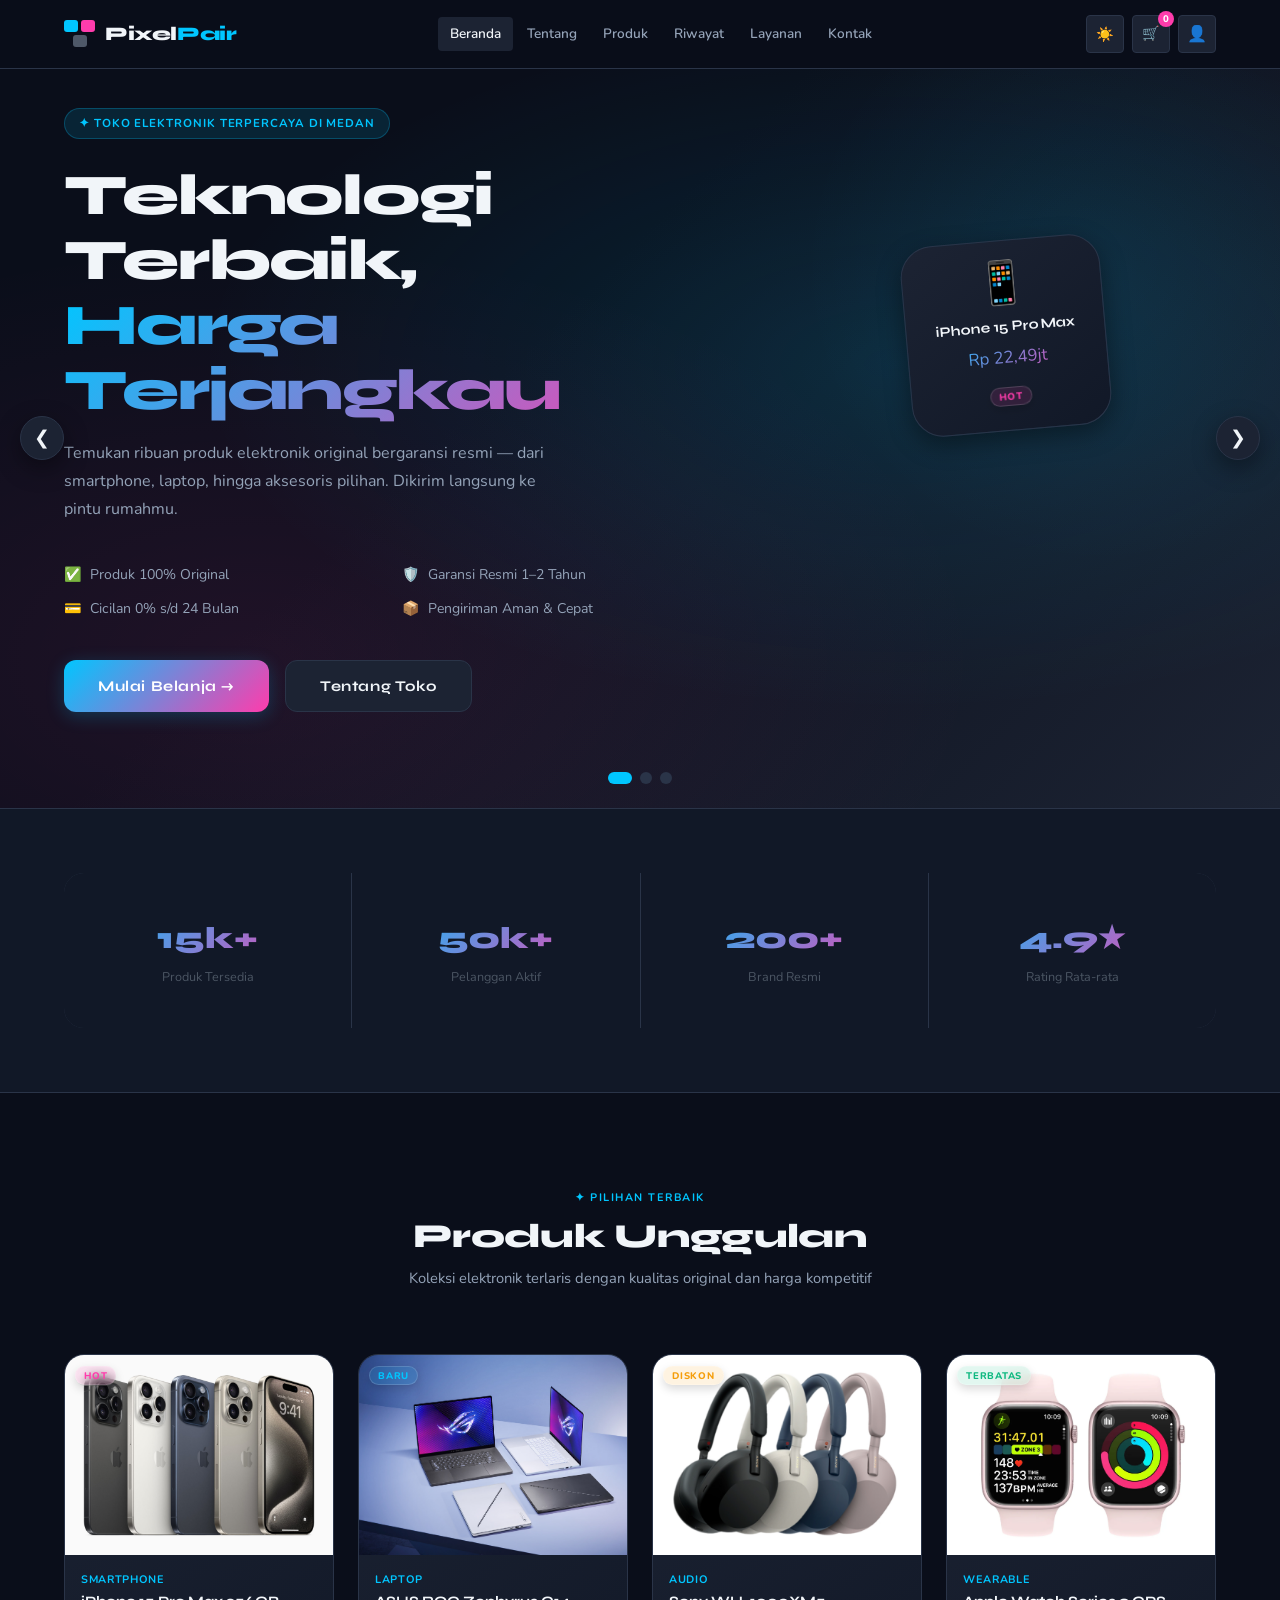
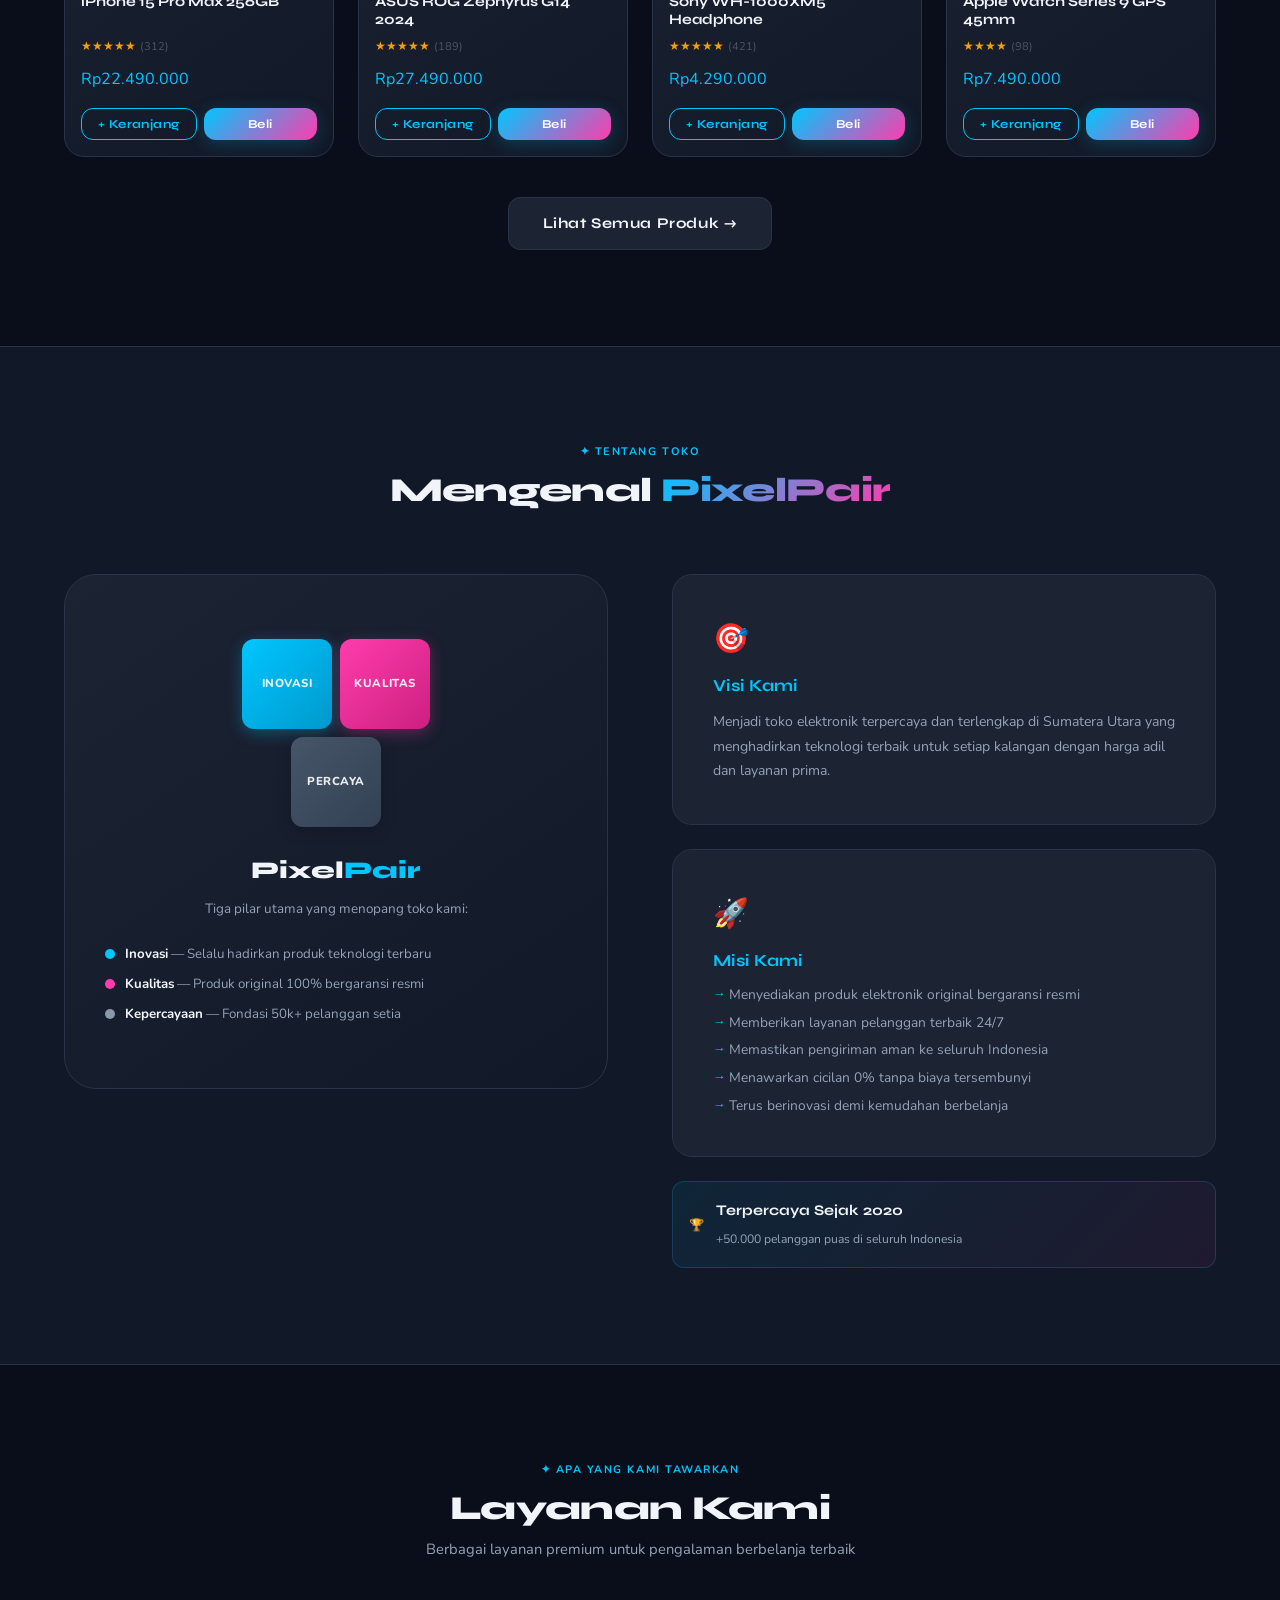
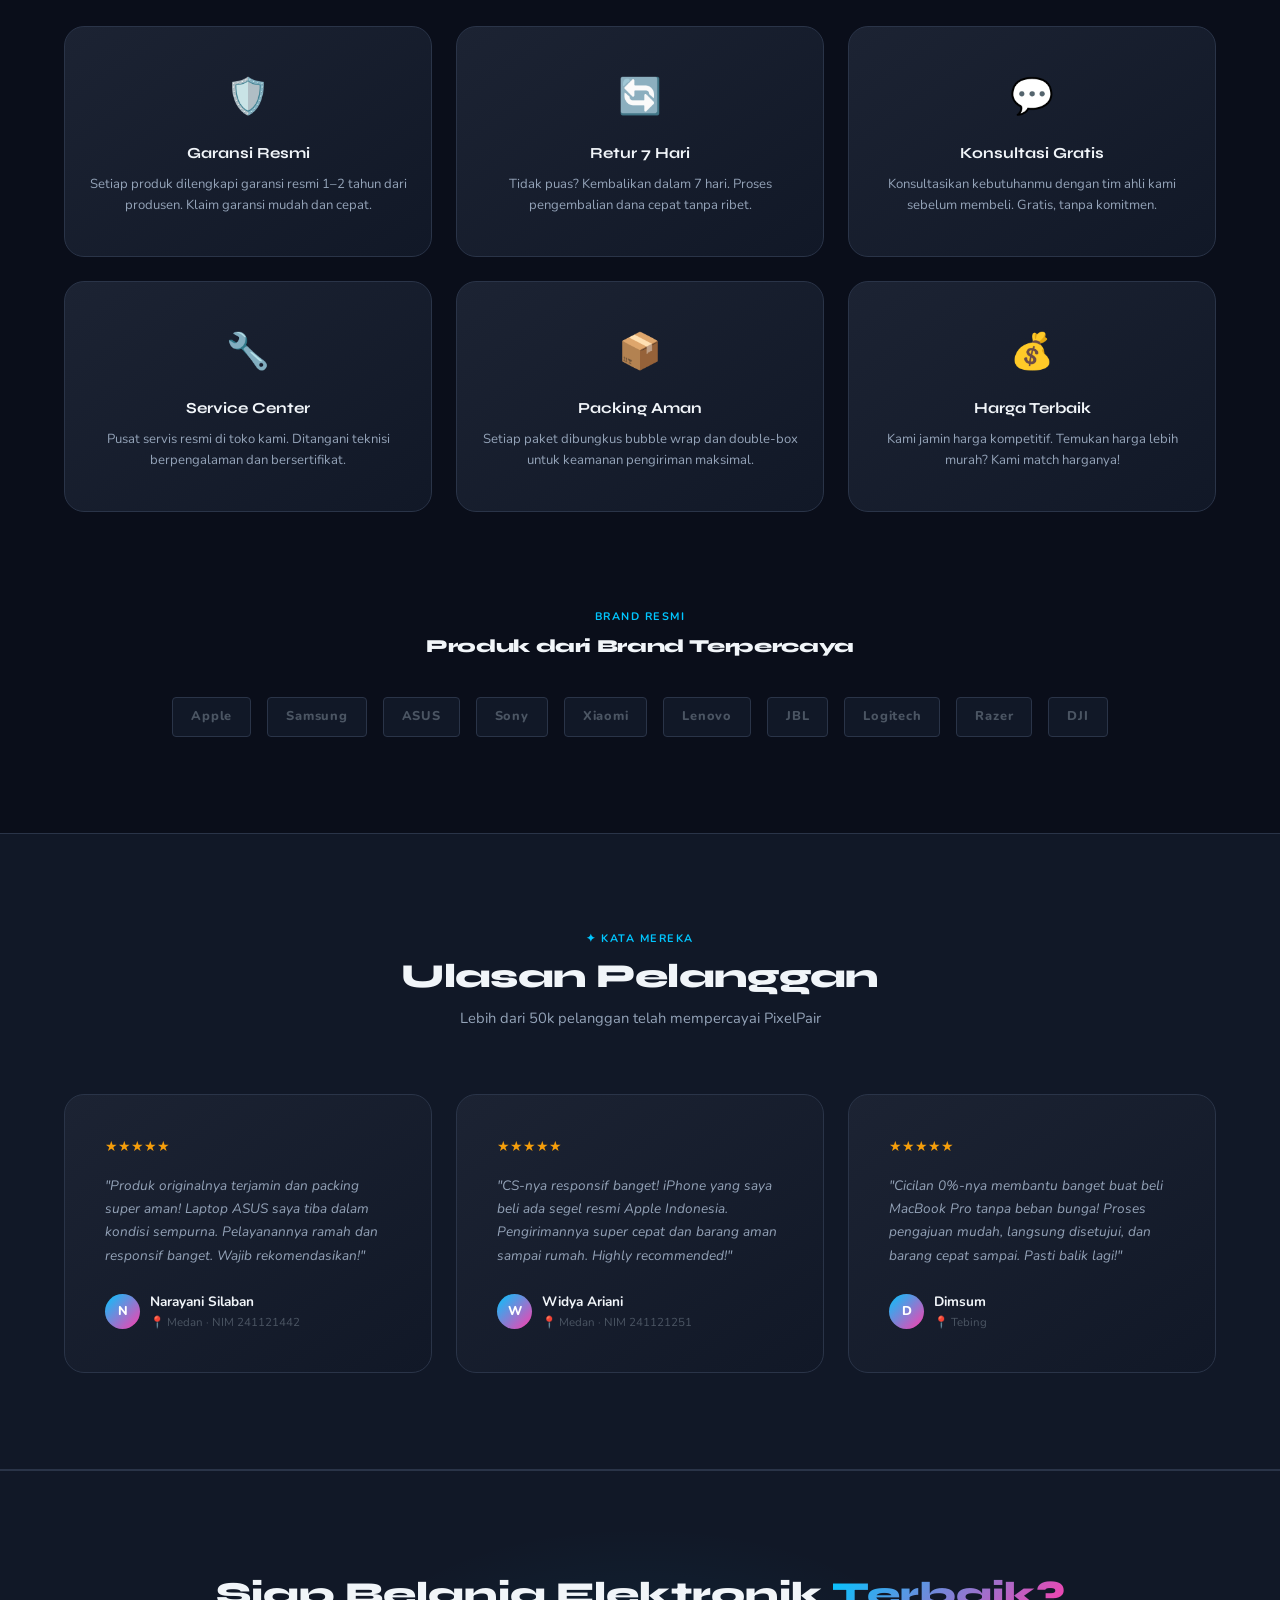
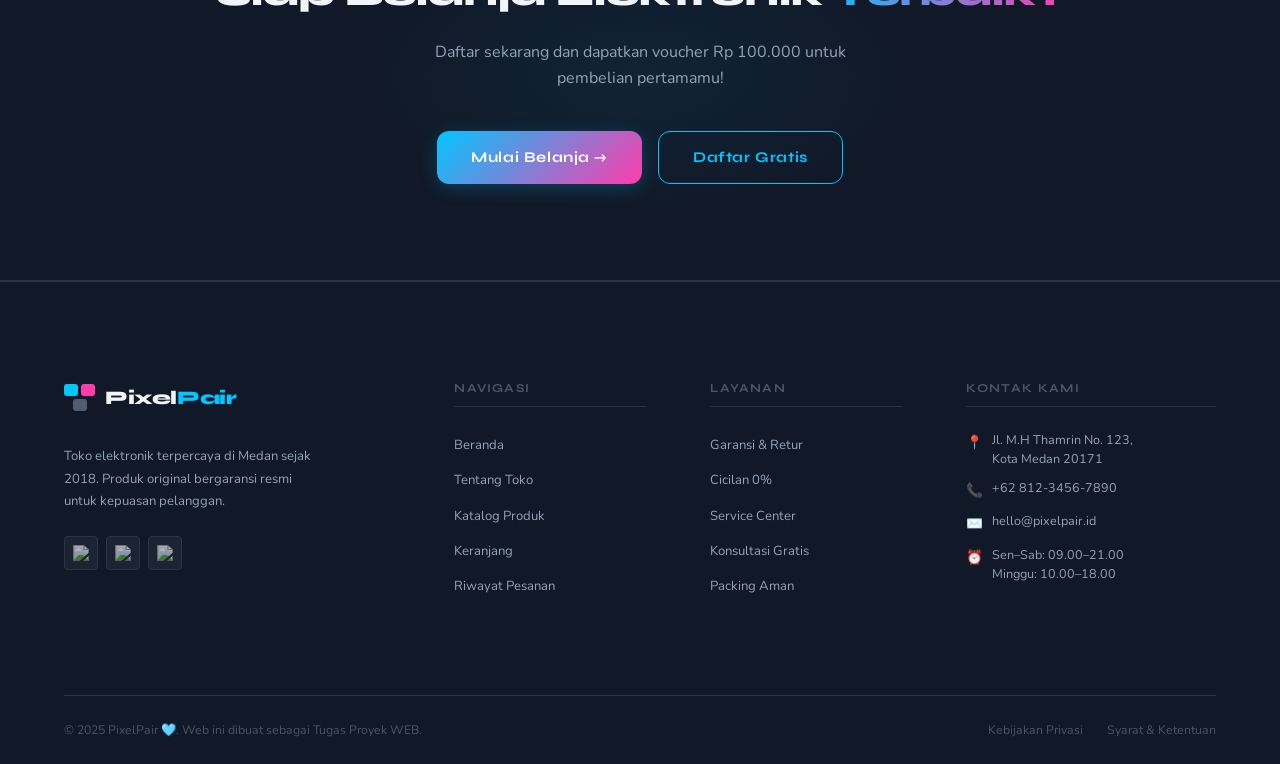
==== commit 8629b053: "Membuat slidebar pada halaman Beranda" ====
--- a/index.html
+++ b/index.html
@@ -54,34 +54,100 @@
     <!-- HERO BERANDA -->
     <section class="hero-section" id="beranda">
       <div class="hero-bg-glow"></div>
-      <div class="container hero-inner">
-        <div class="hero-text">
-          <span class="hero-eyebrow">✦ Toko Elektronik Terpercaya di Medan</span>
-          <h1 class="hero-title">Teknologi Terbaik,<br><em>Harga Terjangkau</em></h1>
-          <p class="hero-desc">Temukan ribuan produk elektronik original bergaransi resmi — dari smartphone, laptop, hingga aksesoris pilihan. Dikirim langsung ke pintu rumahmu.</p>
-          <div class="hero-feat-actions-row">
-            <div class="hero-features">
-              <div class="hero-feat"><span>✅</span> Produk 100% Original</div>
-              <div class="hero-feat"><span>🛡️</span> Garansi Resmi 1–2 Tahun</div>
-              <div class="hero-feat"><span>💳</span> Cicilan 0% s/d 24 Bulan</div>
-              <div class="hero-feat"><span>📦</span> Pengiriman Aman & Cepat</div>
-            </div>
-            <div class="hero-actions">
-              <a href="katalog.html" class="btn btn-primary btn-lg">Mulai Belanja →</a>
-              <a href="#tentang" class="btn btn-ghost btn-lg">Tentang Toko</a>
-            </div>
-          </div>
-        </div>
-        <div class="hero-visual">
-          <div class="hero-card-stack">
-            <div class="hero-card hc-1">
-              <div class="hc-icon">📱</div>
-              <div class="hc-name">iPhone 15 Pro Max</div>
-              <div class="hc-price">Rp 22,49jt</div>
-              <span class="badge badge-pink">HOT</span>
-            </div>
-          </div>
-        </div>
+      
+      <div class="hero-slider-container" style="position: relative; width: 100%;">
+        
+        <div class="hero-slide active">
+          <div class="container hero-inner">
+            <div class="hero-text">
+              <span class="hero-eyebrow">✦ Toko Elektronik Terpercaya di Medan</span>
+              <h1 class="hero-title">Teknologi Terbaik,<br><em>Harga Terjangkau</em></h1>
+              <p class="hero-desc">Temukan ribuan produk elektronik original bergaransi resmi — dari smartphone, laptop, hingga aksesoris pilihan. Dikirim langsung ke pintu rumahmu.</p>
+              <div class="hero-feat-actions-row">
+                <div class="hero-features">
+                  <div class="hero-feat"><span>✅</span> Produk 100% Original</div>
+                  <div class="hero-feat"><span>🛡️</span> Garansi Resmi 1–2 Tahun</div>
+                  <div class="hero-feat"><span>💳</span> Cicilan 0% s/d 24 Bulan</div>
+                  <div class="hero-feat"><span>📦</span> Pengiriman Aman & Cepat</div>
+                </div>
+                <div class="hero-actions">
+                  <a href="katalog.html" class="btn btn-primary btn-lg">Mulai Belanja →</a>
+                  <a href="#tentang" class="btn btn-ghost btn-lg">Tentang Toko</a>
+                </div>
+              </div>
+            </div>
+            <div class="hero-visual">
+              <div class="hero-card-stack">
+                <div class="hero-card hc-1">
+                  <div class="hc-icon">📱</div>
+                  <div class="hc-name">iPhone 15 Pro Max</div>
+                  <div class="hc-price">Rp 22,49jt</div>
+                  <span class="badge badge-pink">HOT</span>
+                </div>
+              </div>
+            </div>
+          </div>
+        </div>
+
+        <div class="hero-slide">
+          <div class="container hero-inner">
+            <div class="hero-text">
+              <span class="hero-eyebrow">✦ Promo Spesial Bulan Ini</span>
+              <h1 class="hero-title">Diskon Besar,<br><em>Laptop Gaming</em></h1>
+              <p class="hero-desc">Dapatkan potongan harga hingga 20% untuk semua seri ROG, Legion, dan Predator. Jangan sampai kehabisan, stok sangat terbatas!</p>
+              <div class="hero-feat-actions-row">
+                <div class="hero-actions">
+                  <a href="katalog.html" class="btn btn-primary btn-lg">Klaim Promo →</a>
+                </div>
+              </div>
+            </div>
+            <div class="hero-visual">
+              <div class="hero-card-stack">
+                <div class="hero-card hc-1" style="transform: rotate(5deg);">
+                  <div class="hc-icon">💻</div>
+                  <div class="hc-name">ASUS ROG Zephyrus</div>
+                  <div class="hc-price">Cashback 2jt</div>
+                  <span class="badge badge-cyan">TERBATAS</span>
+                </div>
+              </div>
+            </div>
+          </div>
+        </div>
+
+        <div class="hero-slide">
+          <div class="container hero-inner">
+            <div class="hero-text">
+              <span class="hero-eyebrow">✦ Rilis Terbaru</span>
+              <h1 class="hero-title">Rasakan Audio,<br><em>Kualitas Studio</em></h1>
+              <p class="hero-desc">Beli headphone Sony & AirPods seri terbaru minggu ini dan nikmati gratis ongkir ke seluruh Sumatera Utara.</p>
+              <div class="hero-feat-actions-row">
+                <div class="hero-actions">
+                  <a href="katalog.html" class="btn btn-primary btn-lg">Lihat Produk →</a>
+                </div>
+              </div>
+            </div>
+            <div class="hero-visual">
+              <div class="hero-card-stack">
+                <div class="hero-card hc-1">
+                  <div class="hc-icon">🎧</div>
+                  <div class="hc-name">Sony WH-1000XM5</div>
+                  <div class="hc-price">Gratis Ongkir</div>
+                  <span class="badge badge-pink">BARU</span>
+                </div>
+              </div>
+            </div>
+          </div>
+        </div>
+
+        <button class="slider-btn slider-prev">❮</button>
+        <button class="slider-btn slider-next">❯</button>
+        
+        <div class="slider-dots">
+          <span class="slider-dot active" data-slide="0"></span>
+          <span class="slider-dot" data-slide="1"></span>
+          <span class="slider-dot" data-slide="2"></span>
+        </div>
+
       </div>
     </section>
 
--- a/css/style.css
+++ b/css/style.css
@@ -183,6 +183,62 @@
 .btn-lg{padding:13px 34px;font-size:.93rem}
 .btn-full{width:100%}
 
+/* Tombol Kiri Kanan Slide */
+.slider-btn {
+  position: absolute;
+  top: 50%;
+  transform: translateY(-50%);
+  background: var(--clr-surf2);
+  color: var(--txt);
+  border: 1px solid var(--clr-border);
+  width: 44px;
+  height: 44px;
+  border-radius: 50%;
+  font-size: 1.2rem;
+  display: flex;
+  align-items: center;
+  justify-content: center;
+  cursor: pointer;
+  z-index: 10;
+  transition: all var(--tr);
+  box-shadow: var(--sh-md);
+}
+
+.slider-btn:hover {
+  background: var(--clr-cyan);
+  color: #fff;
+  border-color: var(--clr-cyan);
+}
+
+.slider-prev { left: 20px; }
+.slider-next { right: 20px; }
+
+/* Indikator Titik (Dots) */
+.slider-dots {
+  position: absolute;
+  bottom: 24px;
+  left: 50%;
+  transform: translateX(-50%);
+  display: flex;
+  gap: 8px;
+  z-index: 10;
+}
+
+.slider-dot {
+  width: 12px;
+  height: 12px;
+  border-radius: 50%;
+  background: var(--clr-border);
+  cursor: pointer;
+  transition: all var(--tr);
+}
+
+.slider-dot.active {
+  background: var(--clr-cyan);
+  width: 24px; /* Dot aktif memanjang seperti kapsul */
+  border-radius: 6px;
+}
+
 /* BADGES */
 .badge {
   display: inline-flex;
@@ -489,7 +545,6 @@
   font-size:.92rem
 }
 
-
 /* HERO BERANDA */
 .hero-section{
   position:relative;
@@ -505,6 +560,28 @@
   inset:0;
   background:radial-gradient(ellipse at 70% 40%,rgba(0,198,255,.13),transparent 55%),radial-gradient(ellipse at 20% 80%,rgba(255,60,172,.09),transparent 50%);
   pointer-events:none
+}
+
+.hero-slider-container {
+  position: relative;
+  width: 100%;
+  display: grid; /* KUNCI: Membuat semua slide menumpuk dalam 1 area */
+}
+
+.hero-slide {
+  grid-area: 1 / 1; /* Memaksa slide berada di koordinat grid yang sama */
+  opacity: 0;
+  visibility: hidden;
+  pointer-events: none;
+  display: block !important; /* Menimpa display:none dari versi sebelumnya */
+  transition: opacity 0.5s ease-in-out; /* Menggantikan @keyframes agar lebih halus */
+}
+
+.hero-slide.active {
+  opacity: 1;
+  visibility: visible;
+  pointer-events: auto;
+  z-index: 2;
 }
 
 .hero-bg-glow{
@@ -523,7 +600,7 @@
   grid-template-columns:1fr 400px;
   gap:var(--sp-3xl);
   align-items:center;
-  padding-top:var(--sp-3xl);
+  padding-top:40px !important;
   padding-bottom:var(--sp-3xl);
   position:relative;z-index:1
 }
@@ -2040,7 +2117,116 @@
   main {
     padding-top: var(--nav-h);
   }
+
+  .slider-btn { 
+    display: none; 
+  }
   
+  .hero-slider-container {
+    padding-bottom: 24px !important; /* DIBESARKAN: Memberi ruang kosong di bawah agar tombol Klaim Promo tidak menyentuh titik navigasi */
+  }
+  
+  .slider-dots {
+    bottom: 6px;
+    gap: 6px;
+  }
+  .slider-dot {
+    width: 8px; height: 8px;
+  }
+  .slider-dot.active {
+    width: 16px; border-radius: 4px;
+  }
+
+  /* 2. SLIDE 1: POSISI TOMBOL PAS DI TENGAH DAFTAR FITUR */
+  .hero-slide:nth-child(1) .hero-feat-actions-row {
+    display: grid !important;
+    grid-template-columns: 1.1fr 0.9fr !important;
+    gap: 8px;
+    align-items: center; /* Ini yang membuat posisi vertikal sejajar tengah */
+  }
+  .hero-slide:nth-child(1) .hero-features {
+    margin-bottom: 0 !important; /* Menghapus jarak bawah bawaan agar fitur tidak mendorong tombol ke bawah */
+  }
+  .hero-slide:nth-child(1) .hero-feat {
+    font-size: 0.65rem !important;
+    gap: 4px;
+  }
+  .hero-slide:nth-child(1) .hero-actions {
+    gap: 6px;
+    display: flex;
+    flex-direction: column;
+    justify-content: center;
+  }
+  .hero-slide:nth-child(1) .hero-actions .btn {
+    padding: 8px 10px !important;
+    font-size: 0.72rem !important;
+    width: 100%;
+  }
+  .hero-slide:nth-child(1) .hero-visual {
+    display: none !important; /* Gambar di slide 1 tetap disembunyikan */
+  }
+
+  /* 3. SLIDE 2 & 3: GAMBAR DI SAMPING TEKS & DI ATAS TOMBOL */
+  .hero-slide:nth-child(2) .hero-inner,
+  .hero-slide:nth-child(3) .hero-inner {
+    display: grid !important;
+    grid-template-columns: 1.1fr 0.9fr !important;
+    
+    /* MENGUBAH PETA SUSUNAN: Judul sekarang mengambil 2 kolom penuh (kiri ke kanan) */
+    grid-template-areas:
+      "eyebrow eyebrow"
+      "title title"
+      "desc image"
+      "button button" !important; 
+      
+    align-items: center;
+    row-gap: 12px; /* Memberi jarak nafas antar baris */
+  }
+
+  /* Trik "display: contents" agar teks bisa diatur langsung oleh Grid pemetaan di atas */
+  .hero-slide:nth-child(2) .hero-text,
+  .hero-slide:nth-child(3) .hero-text {
+    display: contents !important;
+  }
+
+  /* Mengarahkan masing-masing elemen ke petanya */
+  .hero-slide:nth-child(2) .hero-eyebrow,
+  .hero-slide:nth-child(3) .hero-eyebrow {
+    grid-area: eyebrow;
+    justify-self: start;
+    margin-bottom: 2px !important;
+  }
+  .hero-slide:nth-child(2) .hero-title,
+  .hero-slide:nth-child(3) .hero-title {
+    grid-area: title;
+    margin-bottom: 4px !important; 
+    font-size: 1.4rem !important;
+  }
+  .hero-slide:nth-child(2) .hero-desc,
+  .hero-slide:nth-child(3) .hero-desc {
+    grid-area: desc;
+    margin-bottom: 0 !important;
+    font-size: 0.8rem !important; /* Ukuran font disesuaikan agar muat di kolom kiri */
+  }
+  .hero-slide:nth-child(2) .hero-feat-actions-row,
+  .hero-slide:nth-child(3) .hero-feat-actions-row {
+    grid-area: button;
+    margin-top: 8px;
+  }
+  
+  /* Mengatur gambar: ditaruh di area 'image' kanan */
+  .hero-slide:nth-child(2) .hero-visual,
+  .hero-slide:nth-child(3) .hero-visual {
+    grid-area: image;
+    display: flex !important;
+    align-items: center;
+    justify-content: flex-end; /* Gambar merapat ke kanan */
+    transform: scale(0.6) !important; /* Ukuran gambar diperbesar sedikit dari sebelumnya */
+    transform-origin: center right !important; 
+    height: auto !important;
+    margin-top: 0 !important;
+  }
+
   /* 2. Izinkan elemen di dalam navbar turun ke baris baru (wrap) */
   nav.navbar {
     gap: 4px; 
@@ -2124,8 +2310,8 @@
 
   /* HERO — teks lebih kecil, NO 2-kolom trick */
   .hero-inner{
-    padding-top:24px;
-    padding-bottom:24px;
+    padding-top: 8px !important;
+    padding-bottom: 8px !important;
     gap:16px;
     grid-template-columns:1fr; /* sudah di-handle 1024px tapi pastikan */
   }
@@ -2464,9 +2650,59 @@
   .page-header p{ font-size:.82rem }
   .breadcrumb{ font-size:.72rem }
 
-  /* MISC */
-  .empty-state{ padding:48px 16px }
-  .modal-box{ padding:32px 20px }
+  /* MISC & MODAL/POP-UP REVISIONS */
+  .empty-state { padding: 48px 16px; }
+  
+  /* Memastikan background modal menutupi layar dengan padding aman */
+  #modal-konfirmasi {
+    padding: 16px;
+    display: flex;
+    align-items: center;
+    justify-content: center;
+  }
+
+  /* Mengubah ukuran kotak pop-up menjadi fleksibel */
+  #modal-konfirmasi .modal-box {
+    width: 100% !important;
+    max-width: 92% !important;   /* Memberi jarak tipis di kanan-kiri layar */
+    padding: 24px 20px !important; /* Memperkecil padding dalam agar hemat ruang */
+    border-radius: 16px !important;
+    box-sizing: border-box;
+  }
+
+  /* Menyesuaikan ukuran elemen di dalam pop-up agar proporsional */
+  #modal-konfirmasi .modal-box .modal-icon {
+    font-size: 2.5rem !important;
+    margin-bottom: 12px !important;
+  }
+
+  #modal-konfirmasi .modal-box h2 {
+    font-size: 1.4rem !important;
+    margin-bottom: 8px !important;
+  }
+
+  #modal-konfirmasi .modal-box p {
+    font-size: 0.85rem !important;
+    line-height: 1.4 !important;
+  }
+
+  #modal-konfirmasi .modal-order-id {
+    font-size: 1.1rem !important;
+    padding: 8px 16px !important;
+    margin-block: 16px !important;
+  }
+
+  /* Mengatur tombol aksi agar menumpuk rapi ke bawah jika ruang sempit */
+  #modal-konfirmasi .modal-box style, 
+  #modal-konfirmasi .modal-box div[style*="display:flex"] {
+    flex-direction: column !important;
+    gap: 8px !important;
+  }
+  
+  #modal-konfirmasi .modal-box .btn {
+    width: 100% !important; /* Tombol menjadi full-width di mobile */
+    text-align: center;
+  }
 }
 
 /* ─── MOBILE KECIL (≤400px) ─── */
@@ -2507,11 +2743,51 @@
   display:none;
   position:fixed;
   inset:0;
-  background:rgba(0,0,0,0.7);
+  background: rgba(0, 0, 0, 0.6) !important;
   z-index:9998;
   align-items:center;
   justify-content:center;
   padding:20px
+}
+
+/* Kotak Modal Utama */
+#modal-konfirmasi .modal-box {
+  background: var(--clr-surf) !important; /* Otomatis putih di Light, gelap di Dark */
+  border: 1px solid var(--clr-border) !important; /* Otomatis menyesuaikan garis tepi */
+  color: var(--txt) !important; /* Teks otomatis gelap di Light, terang di Dark */
+  box-shadow: var(--sh-md) !important;
+}
+
+#modal-konfirmasi .modal-box .modal-icon {
+  color: #00C6FF !important; /* Ikon sukses/centang menjadi Cyan */
+}
+
+#modal-konfirmasi .modal-box h2 {
+  color: var(--txt) !important; /* Judul mengikuti warna teks tema */
+}
+
+#modal-konfirmasi .modal-box p {
+  color: var(--txt2) !important; /* Teks paragraf menggunakan warna teks sekunder */
+}
+
+#modal-konfirmasi .modal-order-id {
+  background: var(--clr-surf2) !important; /* Otomatis abu-abu terang di Light, navy di Dark */
+  color: var(--clr-cyan) !important; 
+  border: 1px dashed var(--clr-cyan) !important;
+}
+
+/* Mengatur Semua Tombol di dalam Modal Box */
+#modal-konfirmasi .modal-box .btn {
+  background: linear-gradient(135deg, #00C6FF, #0072FF) !important; /* Gradasi Cyan ke Biru */
+  color: #ffffff !important;
+  border: none !important;
+  font-weight: 600;
+  transition: all 0.3s ease;
+}
+
+#modal-konfirmasi .modal-box .btn:hover {
+  background: linear-gradient(135deg, #0072FF, #00C6FF) !important;
+  box-shadow: 0 0 15px rgba(0, 198, 255, 0.5); /* Efek glow saat tombol di-hover */
 }
 
 .modal-box {
@@ -2862,6 +3138,11 @@
     opacity: 1; 
     transform: translateY(0); /* Halaman kembali ke posisi asli */
   }
+}
+
+@keyframes fadeSlide {
+  from { opacity: 0; transform: translateY(10px); }
+  to { opacity: 1; transform: translateY(0); }
 }
 
 /* Menerapkan animasi ke seluruh area utama (main) */
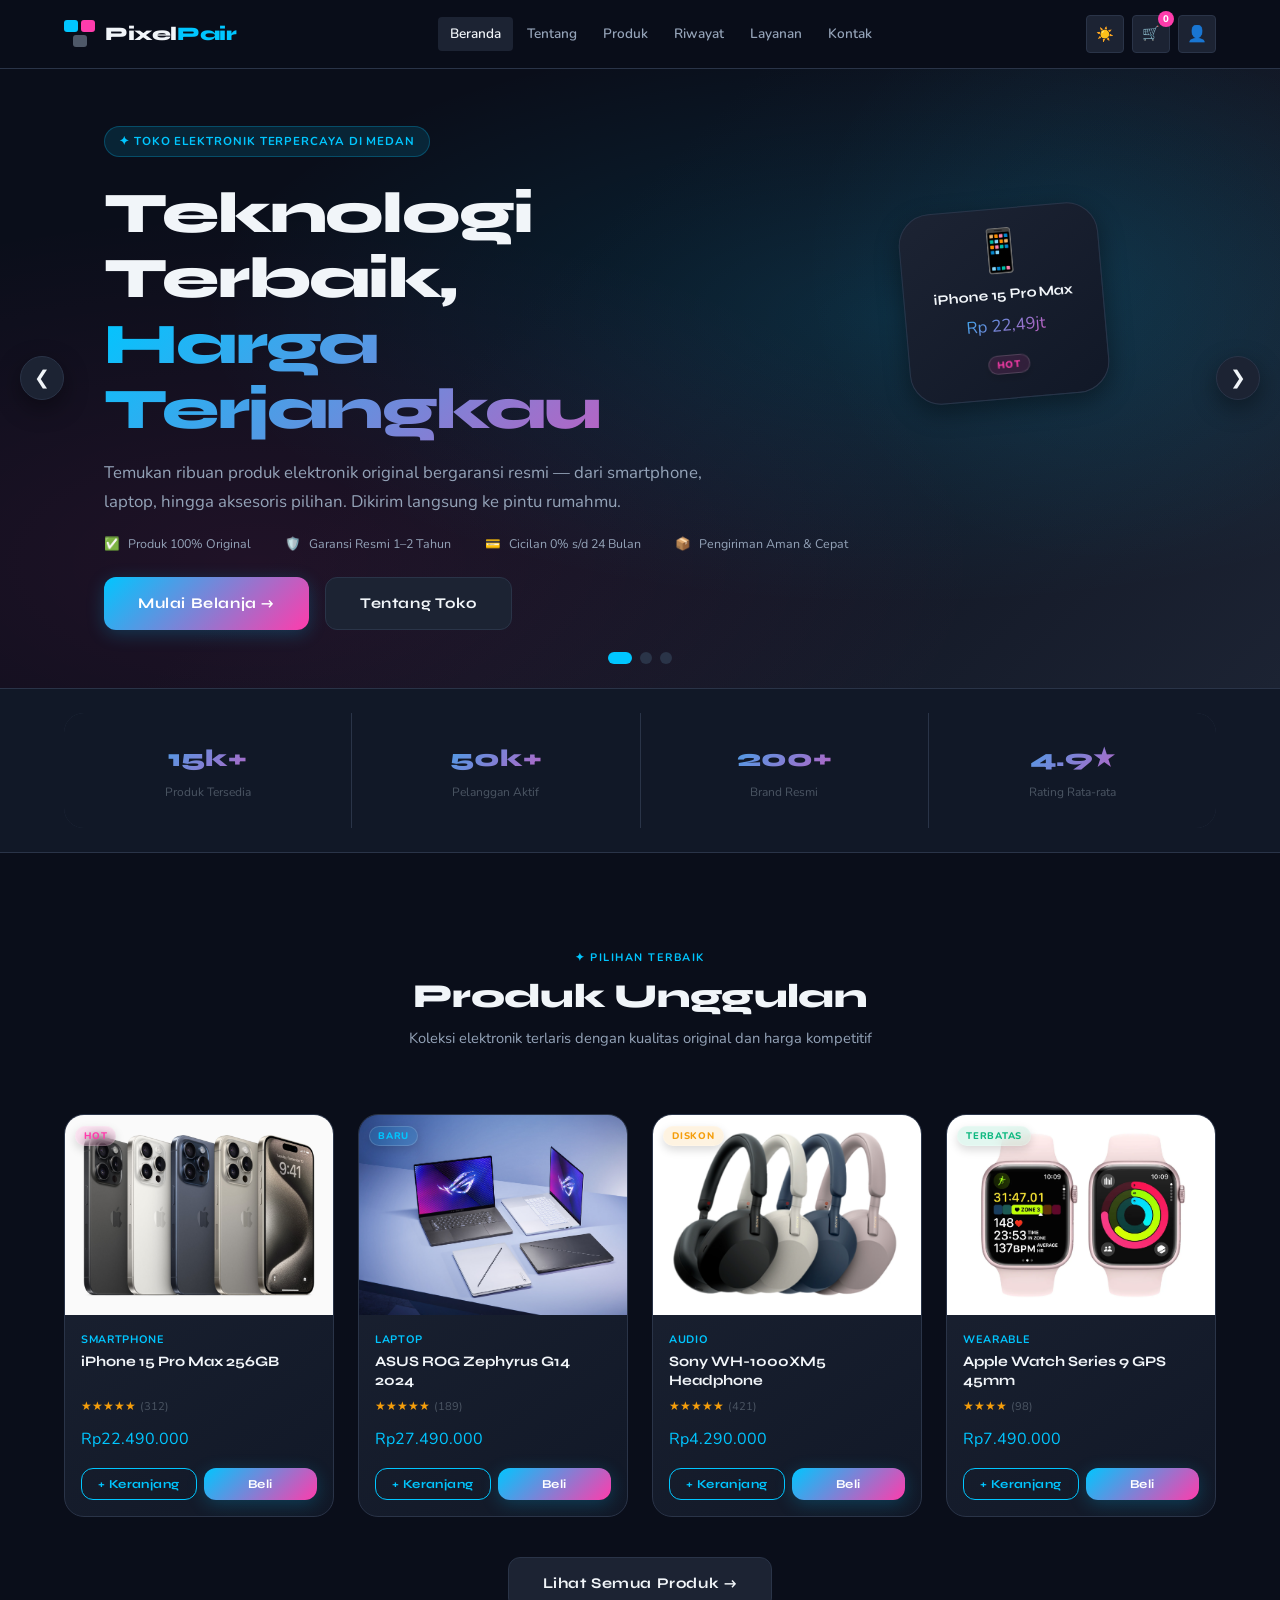
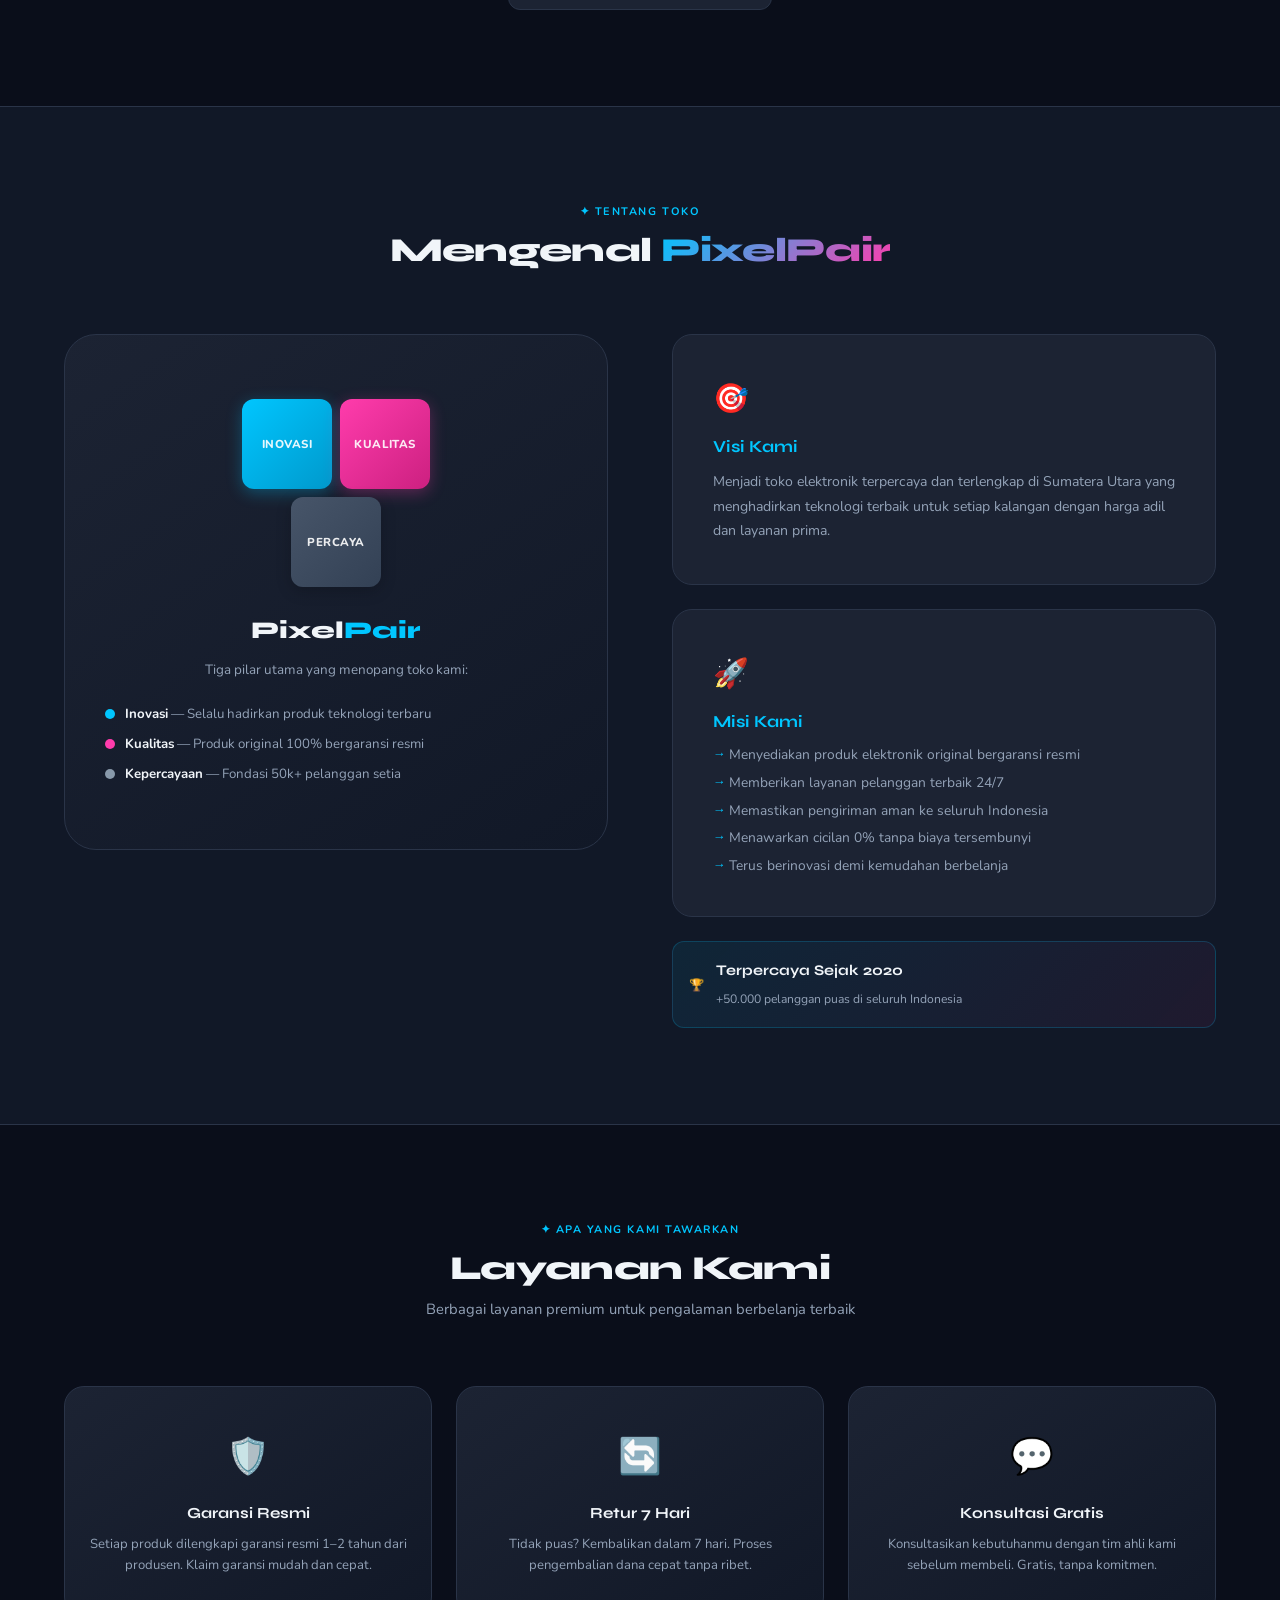
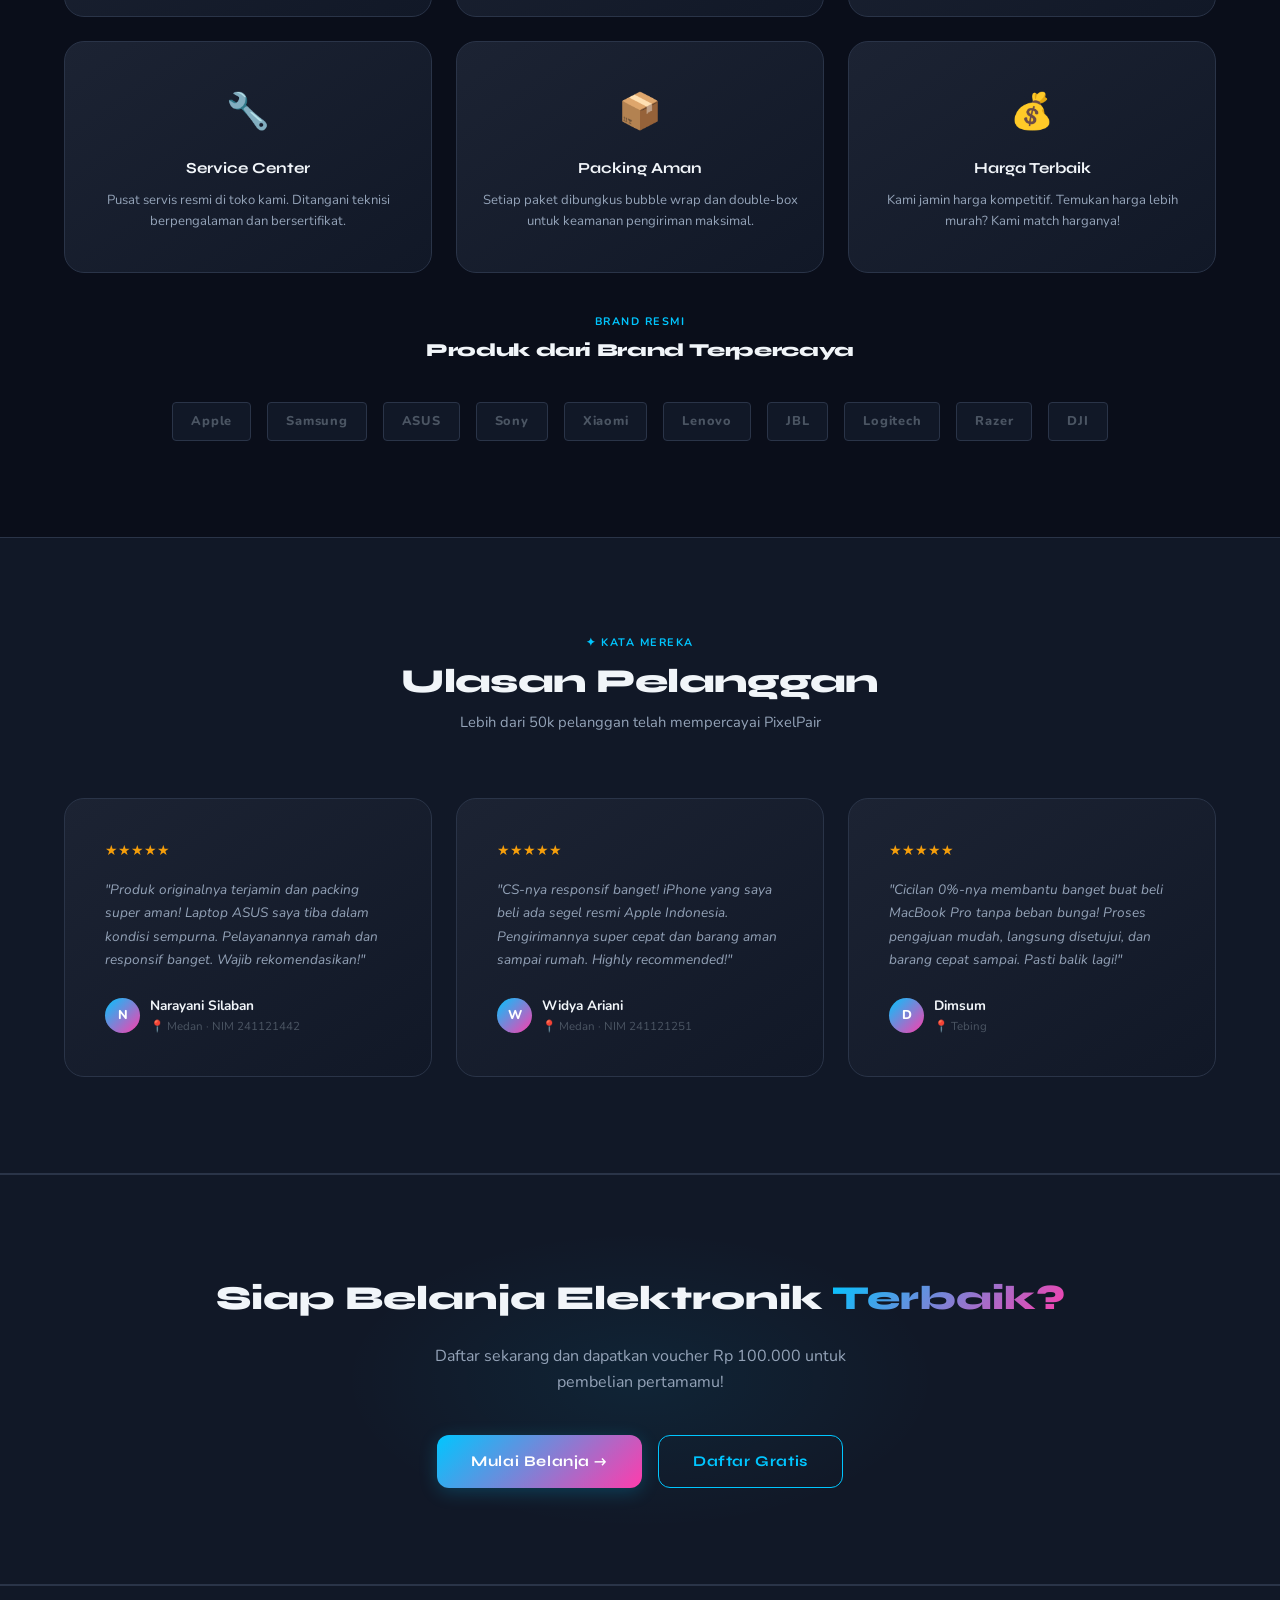
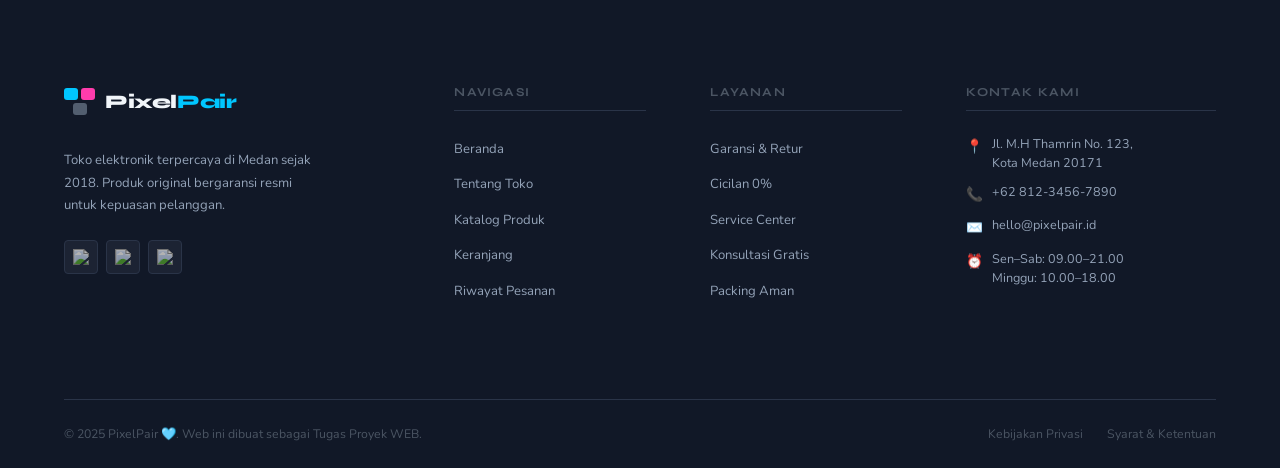
==== commit b99dafcc: "Memperbaiki tampilan slidebar dan beberapa ukuran tombol dan error-error yg ada" ====
--- a/index.html
+++ b/index.html
@@ -322,7 +322,7 @@
           <div class="layanan-card"><div class="layanan-icon">📦</div><h3>Packing Aman</h3><p>Setiap paket dibungkus bubble wrap dan double-box untuk keamanan pengiriman maksimal.</p></div>
           <div class="layanan-card"><div class="layanan-icon">💰</div><h3>Harga Terbaik</h3><p>Kami jamin harga kompetitif. Temukan harga lebih murah? Kami match harganya!</p></div>
         </div>
-        <div style="margin-top:var(--sp-3xl)">
+        <div style="margin-top:var(--sp-xl)">
           <div class="section-header" style="margin-bottom:var(--sp-xl)">
             <span class="eyebrow">Brand Resmi</span>
             <h2 style="font-size:1.15rem">Produk dari Brand Terpercaya</h2>
--- a/css/style.css
+++ b/css/style.css
@@ -22,8 +22,6 @@
   --sp-xl:40px; 
   --sp-2xl:64px; 
   --sp-3xl:96px;
-  /* Variabel KHUSUS jarak antar-section beranda — terpisah dari --sp-* komponen
-     agar perubahan di breakpoint mobile tidak ikut mengubah padding form/card lain */
   --sec-gap:96px;
   --sec-gap-sm:64px;
   --r-sm:4px; 
@@ -93,13 +91,9 @@
 *,*::before,*::after{box-sizing:border-box;margin:0;padding:0}
 html{scroll-behavior:smooth; overflow-x: hidden;}
 
-html[data-theme] {
-  visibility: visible;
-}
-
-section[id] {
-  scroll-margin-top: var(--nav-h);
-}
+html[data-theme] {visibility: visible;}
+
+section[id] {scroll-margin-top: var(--nav-h);}
 
 img{max-width:100%;display:block}
 a{
@@ -147,27 +141,11 @@
   white-space:nowrap
 }
 
-.btn-primary{
-  background:var(--grad);
-  color:#fff;
-  box-shadow:0 4px 18px rgba(0,198,255,.22)
-}
-
-.btn-primary:hover{
-  transform:translateY(-2px);
-  box-shadow:0 8px 28px rgba(0,198,255,.35)
-}
-
-.btn-outline{
-  background:transparent;
-  color:var(--clr-cyan);
-  border:1.5px solid var(--clr-cyan)
-}
-
-.btn-outline:hover{
-  background:var(--clr-cyan-g);
-  transform:translateY(-2px)
-}
+.btn-primary{background:var(--grad);color:#fff;box-shadow:0 4px 18px rgba(0,198,255,.22)}
+.btn-primary:hover{transform:translateY(-2px);box-shadow:0 8px 28px rgba(0,198,255,.35)}
+
+.btn-outline{background:transparent;color:var(--clr-cyan);border:1.5px solid var(--clr-cyan)}
+.btn-outline:hover{background:var(--clr-cyan-g);transform:translateY(-2px)}
 
 .btn-ghost{background:var(--clr-surf2);
   color:var(--txt);
@@ -563,25 +541,42 @@
 }
 
 .hero-slider-container {
-  position: relative;
+  position: relative !important;
+  width: 100% !important;
+  display: grid !important; 
+  align-items: stretch !important;
+  padding-bottom: 16px !important; /* Menjaga titik geser tetap dekat */
+}
+
+/* 2. KUNCI SLIDE: Mematikan bocor & Menarik isi pas ke tengah vertikal (FLEXBOX) */
+.hero-slide {
+  position: absolute !important;
+  inset: 0 !important;
+  width: 100% !important;
+  height: 100% !important;
+  opacity: 0 !important; 
+  visibility: hidden !important;
+  pointer-events: none !important;
+  display: flex !important;
+  align-items: center !important;
+  justify-content: center !important;
+  transition: opacity 0.5s ease-in-out !important;
+}
+
+.hero-slide.active {
+  opacity: 1 !important;
+  visibility: visible !important;
+  pointer-events: auto !important;
+  z-index: 2 !important;
+}
+
+/* 3. WADAH KONTEN (INNER): Biarkan tingginya menyesuaikan besarnya isinya saja */
+.hero-slide .hero-inner {
+  height: auto !important; 
   width: 100%;
-  display: grid; /* KUNCI: Membuat semua slide menumpuk dalam 1 area */
-}
-
-.hero-slide {
-  grid-area: 1 / 1; /* Memaksa slide berada di koordinat grid yang sama */
-  opacity: 0;
-  visibility: hidden;
-  pointer-events: none;
-  display: block !important; /* Menimpa display:none dari versi sebelumnya */
-  transition: opacity 0.5s ease-in-out; /* Menggantikan @keyframes agar lebih halus */
-}
-
-.hero-slide.active {
-  opacity: 1;
-  visibility: visible;
-  pointer-events: auto;
-  z-index: 2;
+  display: grid !important;
+  padding-top: 0 !important;
+  padding-bottom: 0 !important;
 }
 
 .hero-bg-glow{
@@ -711,20 +706,21 @@
   background:var(--clr-surf);
   border-top:1px solid var(--clr-border);
   border-bottom:1px solid var(--clr-border);
-  padding-block:var(--sp-2xl)
+  padding-block:var(--sp-lg); /* 1. Jarak atas-bawah keseluruhan diperkecil */
 }
 
 .stats-grid{
   display:grid;
   grid-template-columns:repeat(4,1fr);
-  gap:1px;background:var(--clr-border);
+  gap:1px;
+  background:var(--clr-border);
   border-radius:var(--r-lg);
   overflow:hidden
 }
 
 .stat-item{
   background:var(--clr-surf);
-  padding:var(--sp-xl) var(--sp-lg);
+  padding:26px 16px; 
   text-align:center;
   transition:background var(--tr)
 }
@@ -735,7 +731,7 @@
 
 .stat-num{
   font-family:var(--f-head);
-  font-size:1.9rem;
+  font-size:1.5rem; /* 3. Ukuran angka diperkecil (dari 1.9rem menjadi 1.5rem) */
   font-weight:800;
   background:var(--grad);
   -webkit-background-clip:text;
@@ -743,7 +739,11 @@
   background-clip:text
 }
 
-.stat-label{font-size:.79rem;color:var(--txt3);margin-top:4px}
+.stat-label{
+  font-size:.75rem; /* 4. Teks label sedikit disesuaikan agar proporsional */
+  color:var(--txt3);
+  margin-top:4px
+}
 
 /* PRODUK CARDS */
 .produk-grid{
@@ -2093,16 +2093,8 @@
 
 .agree-wrap a{color:var(--clr-cyan);font-weight:600}
 
-
-/* ════════════════════════════════════════════
-   RESPONSIVE
-   Hanya 2 breakpoint: ≤768px dan ≤400px
-   Ditulis bersih, tidak ada variabel global
-   yang diubah, tidak ada konflik.
-   ════════════════════════════════════════════ */
-
-/* ─── TABLET & MOBILE (≤768px) ─── */
-@media(max-width:768px){
+/* ==== MOBILE (≤767px) ==== */
+@media(max-width:767px){
 
   :root{ --nav-h:54px }
   .container{ padding-inline:14px; } 
@@ -2122,13 +2114,8 @@
     display: none; 
   }
   
-  .hero-slider-container {
-    padding-bottom: 24px !important; /* DIBESARKAN: Memberi ruang kosong di bawah agar tombol Klaim Promo tidak menyentuh titik navigasi */
-  }
-  
   .slider-dots {
-    bottom: 6px;
-    gap: 6px;
+    bottom: 10px;
   }
   .slider-dot {
     width: 8px; height: 8px;
@@ -2137,94 +2124,94 @@
     width: 16px; border-radius: 4px;
   }
 
-  /* 2. SLIDE 1: POSISI TOMBOL PAS DI TENGAH DAFTAR FITUR */
-  .hero-slide:nth-child(1) .hero-feat-actions-row {
-    display: grid !important;
-    grid-template-columns: 1.1fr 0.9fr !important;
-    gap: 8px;
-    align-items: center; /* Ini yang membuat posisi vertikal sejajar tengah */
-  }
-  .hero-slide:nth-child(1) .hero-features {
-    margin-bottom: 0 !important; /* Menghapus jarak bawah bawaan agar fitur tidak mendorong tombol ke bawah */
-  }
-  .hero-slide:nth-child(1) .hero-feat {
-    font-size: 0.65rem !important;
-    gap: 4px;
-  }
-  .hero-slide:nth-child(1) .hero-actions {
-    gap: 6px;
-    display: flex;
-    flex-direction: column;
-    justify-content: center;
-  }
-  .hero-slide:nth-child(1) .hero-actions .btn {
-    padding: 8px 10px !important;
-    font-size: 0.72rem !important;
-    width: 100%;
-  }
-  .hero-slide:nth-child(1) .hero-visual {
-    display: none !important; /* Gambar di slide 1 tetap disembunyikan */
-  }
-
-  /* 3. SLIDE 2 & 3: GAMBAR DI SAMPING TEKS & DI ATAS TOMBOL */
-  .hero-slide:nth-child(2) .hero-inner,
-  .hero-slide:nth-child(3) .hero-inner {
-    display: grid !important;
-    grid-template-columns: 1.1fr 0.9fr !important;
-    
-    /* MENGUBAH PETA SUSUNAN: Judul sekarang mengambil 2 kolom penuh (kiri ke kanan) */
-    grid-template-areas:
-      "eyebrow eyebrow"
-      "title title"
-      "desc image"
-      "button button" !important; 
-      
-    align-items: center;
-    row-gap: 12px; /* Memberi jarak nafas antar baris */
-  }
-
-  /* Trik "display: contents" agar teks bisa diatur langsung oleh Grid pemetaan di atas */
-  .hero-slide:nth-child(2) .hero-text,
-  .hero-slide:nth-child(3) .hero-text {
-    display: contents !important;
-  }
-
-  /* Mengarahkan masing-masing elemen ke petanya */
-  .hero-slide:nth-child(2) .hero-eyebrow,
-  .hero-slide:nth-child(3) .hero-eyebrow {
-    grid-area: eyebrow;
-    justify-self: start;
-    margin-bottom: 2px !important;
-  }
-  .hero-slide:nth-child(2) .hero-title,
-  .hero-slide:nth-child(3) .hero-title {
-    grid-area: title;
-    margin-bottom: 4px !important; 
-    font-size: 1.4rem !important;
-  }
-  .hero-slide:nth-child(2) .hero-desc,
-  .hero-slide:nth-child(3) .hero-desc {
-    grid-area: desc;
-    margin-bottom: 0 !important;
-    font-size: 0.8rem !important; /* Ukuran font disesuaikan agar muat di kolom kiri */
-  }
-  .hero-slide:nth-child(2) .hero-feat-actions-row,
-  .hero-slide:nth-child(3) .hero-feat-actions-row {
-    grid-area: button;
-    margin-top: 8px;
-  }
-  
-  /* Mengatur gambar: ditaruh di area 'image' kanan */
-  .hero-slide:nth-child(2) .hero-visual,
-  .hero-slide:nth-child(3) .hero-visual {
-    grid-area: image;
-    display: flex !important;
-    align-items: center;
-    justify-content: flex-end; /* Gambar merapat ke kanan */
-    transform: scale(0.6) !important; /* Ukuran gambar diperbesar sedikit dari sebelumnya */
-    transform-origin: center right !important; 
-    height: auto !important;
-    margin-top: 0 !important;
+  /* 1. MENGATUR KETINGGIAN WADAH & MENGDEKATKAN TITIK (DOTS) KE TOMBOL */
+  .hero-slider-container {
+    padding-bottom: 10px !important; 
+    min-height: 365px !important; /* Dikurangi dari 430px agar jarak menyusut */
+  }
+  
+  .hero-slide:nth-child(1) .hero-inner {
+    padding-left: 0 !important;
+    justify-items: start !important; 
+    text-align: left !important;     
+    gap: 20px !important;
+    max-width: 760px;
+    margin-inline: auto;
+    margin-left: 20px;
+    margin-top: -25px !important; /* Menarik seluruh teks naik mendekati navbar */
+  }
+  
+  /* Membagi area bawah menjadi 2 kolom (Kiri: Fitur, Kanan: Tombol) */
+  /* Membagi area bawah menjadi 2 kolom (Kiri: Fitur, Kanan: Tombol) */
+  .hero-slide:nth-child(1) .hero-feat-actions-row { 
+    display: grid !important; 
+    /* 1. Proporsi kolom diubah: Kiri (fitur) 1.5, Kanan (tombol) 1 agar tombol lebih kecil */
+    gap: 12px !important;
+    align-items: center !important;
+    width: 100% !important;
+    /* 2. Menambahkan jarak di sebelah kanan agar menjauh dari pinggir layar */
+    padding-right: 12px !important; 
+  }
+  
+  /* List layanan disusun vertikal (1 kolom) di sebelah kiri */
+  .hero-slide:nth-child(1) .hero-features { 
+    display: grid !important; 
+    grid-template-columns: 1fr 1fr !important; 
+    gap: 3px !important; 
+    margin-bottom: 0 !important; 
+  }
+  
+  .hero-slide:nth-child(1) .hero-feat { 
+    font-size: 0.72rem !important; 
+    align-items: center !important; 
+  }
+  
+  /* Tombol disusun sejajar (Kiri & Kanan) */
+  /* Tombol disusun sejajar horizontal (2 Kolom: Kiri & Kanan) */
+  .hero-slide:nth-child(1) .hero-actions { 
+    display: flex !important; 
+    flex-direction: row !important; /* Mengubah susunan menjadi kiri-kanan */
+    gap: 8px !important; 
+    margin-top: 12px !important; 
+    width: 100% !important;
+  }
+  
+  .hero-slide:nth-child(1) .hero-actions .btn { 
+    flex: 1 !important;
+    width: auto !important; 
+    padding: 8px 14px !important; 
+    font-size: 0.8rem !important; 
+  }
+  .hero-slide:nth-child(1) .hero-visual { display: none !important; }
+
+  .hero-slide:nth-child(2) .hero-inner, .hero-slide:nth-child(3) .hero-inner {
+    grid-template-columns: 1.3fr 0.7fr !important;
+    grid-template-rows: auto auto max-content max-content !important; 
+    grid-template-areas: "eyebrow eyebrow" "title title" "desc image" "button image" !important; 
+    /* Ubah start menjadi center agar posisinya turun ke tengah */
+    align-items: center !important; 
+    align-content: center !important;
+    row-gap: 8px !important; 
+  }
+  
+  .hero-slide:nth-child(2) .hero-text, .hero-slide:nth-child(3) .hero-text { display: contents !important; }
+  .hero-slide:nth-child(2) .hero-eyebrow, .hero-slide:nth-child(3) .hero-eyebrow { grid-area: eyebrow; justify-self: start; margin-bottom: 0 !important; }
+  .hero-slide:nth-child(2) .hero-title, .hero-slide:nth-child(3) .hero-title { grid-area: title; margin-bottom: 2px !important; font-size: 1.45rem !important; line-height: 1.2; }
+  .hero-slide:nth-child(2) .hero-desc, .hero-slide:nth-child(3) .hero-desc { grid-area: desc; margin-bottom: 0 !important; font-size: 0.8rem !important; line-height: 1.4; }
+  .hero-slide:nth-child(2) .hero-feat-actions-row, .hero-slide:nth-child(3) .hero-feat-actions-row { grid-area: button; align-self: start !important; margin-top: 4px !important; }
+  .hero-slide:nth-child(2) .hero-actions, .hero-slide:nth-child(3) .hero-actions { display: flex !important; justify-content: flex-start !important; }
+  /* Mengecilkan juga tombol di slide 2 & 3 agar seragam di seluruh slidebar */
+  .hero-slide:nth-child(2) .hero-actions .btn, .hero-slide:nth-child(3) .hero-actions .btn { 
+    width: max-content !important; 
+    padding: 8px 14px !important;   /* Diperkecil mengikuti skala tombol slide 1 */
+    font-size: 0.8rem !important;  /* Ukuran font disamakan menjadi lebih kecil */
+  }
+  
+  .hero-slide:nth-child(2) .hero-visual, .hero-slide:nth-child(3) .hero-visual {
+    grid-area: image; display: flex !important; align-items: flex-start !important; justify-content: flex-end !important; 
+    transform: scale(0.7) !important; transform-origin: top right !important; height: auto !important;
+    margin-top: -5px !important; 
+    margin-bottom: -102px !important; /* Menghapus ruang transparan bawaan dari gambar */
   }
 
   /* 2. Izinkan elemen di dalam navbar turun ke baris baru (wrap) */
@@ -2369,6 +2356,12 @@
     padding: 3px 6px;
   }
 
+  /* Mengecilkan tombol ukuran besar (termasuk tombol Lihat Semua Produk) di mobile */
+  .btn-lg {
+    padding: 10px 20px !important; 
+    font-size: 0.9rem !important; 
+  }
+
   /* TENTANG — 1 kolom penuh, bukan 2 kolom (karena 2 kolom terlalu sempit) */
   .tentang-grid{ grid-template-columns:1fr; gap:16px }
   .tentang-logo-card{
@@ -2424,10 +2417,20 @@
   .ulasan-kota{ font-size:.64rem }
 
   /* CTA */
+  /* CTA */
   .cta-inner h2{ font-size:1.2rem }
   .cta-inner p{ font-size:.82rem; margin-bottom:20px }
-  .cta-buttons{ flex-direction:column; align-items:stretch; gap:10px }
-  .cta-buttons .btn{ width:100% }
+  .cta-buttons{ 
+    flex-direction:row; /* Mengubah susunan dari menurun (column) menjadi menyamping (row) */
+    align-items:center; 
+    gap:10px; 
+  }
+  .cta-buttons .btn{ 
+    flex: 1; /* Membagi ruang sama rata 50:50 untuk kedua tombol */
+    width: auto; 
+    padding: 8px 14px; /* Memperkecil bantalan (padding) agar tombol tidak terlalu tebal */
+    font-size: 0.8rem; /* Mengecilkan ukuran huruf di dalam tombol */
+  }
 
   /* FOOTER */
   .footer-main {
@@ -2515,8 +2518,17 @@
   }
   
   /* Sembunyikan bulatan asli tombol radio */
+  .filter-opt {
+    position: relative;
+  }
   .filter-opt input {
-    display: none;
+    position: absolute;
+    width: 1px; height: 1px;
+    margin: -1px; padding: 0;
+    overflow: hidden;
+    clip: rect(0, 0, 0, 0);
+    white-space: nowrap;
+    border: 0;
   }
   
   /* Beri warna menyala pada kapsul jika sedang dipilih */
@@ -2532,8 +2544,25 @@
   }
 
   /* KERANJANG */
-  .keranjang-layout{ grid-template-columns:1fr }
-  .keranjang-row{ flex-direction:column; align-items:flex-start }
+  .keranjang-layout { 
+    grid-template-columns: 1fr !important; 
+    padding-top: 16px !important;
+    padding-bottom: 24px !important; 
+  }
+  .keranjang-row { 
+    flex-direction: column !important; 
+    align-items: flex-start !important; 
+  }
+
+  /* Jarak dari "Hapus Semua" ke Ikon Keranjang (Mengurangi bantalan utama) */
+  .cart-empty {
+    padding: 5px 5px !important; 
+  }
+  
+  /* Jarak Ikon Keranjang ke judul "Keranjang Masih Kosong" */
+  .cart-empty div[style*="font-size:3.5rem"] {
+    margin-bottom: 5px !important; 
+  }
 
   /* PEMESANAN */
   .pemesanan-layout{ grid-template-columns:1fr }
@@ -2554,25 +2583,53 @@
   .btn-google{ font-size:.82rem; padding:10px }
 
   /* RIWAYAT — tabel tetap dipakai di mobile, dengan scroll horizontal + indikator visual */
-  /* style.css — Di dalam @media(max-width:768px) */
   .riwayat-toolbar {
-    display: grid;
-    grid-template-columns: 1fr 1fr; /* Membagi dua kolom: satu untuk filter, satu untuk search */
-    gap: 8px;
-    margin-bottom: 16px;
-  }
-
-  .riwayat-toolbar select,
+    display: grid !important;
+    grid-template-columns: 1fr 1fr !important; /* Dibagi 2 kolom sejajar */
+    gap: 10px !important;
+    margin-bottom: 16px !important;
+  }
+  
+  /* 1. Kolom Pencarian: Ditaruh di urutan pertama dan memenuhi lebar penuh (2 kolom) */
   .riwayat-toolbar input {
-    width: 100%;
-    box-sizing: border-box; /* Kunci agar padding tidak merusak lebar */
-    padding: 10px;
-    font-size: 0.8rem;
-  }
-
-  /* Memastikan dropdown tidak keluar layar */
+    order: 1 !important; 
+    grid-column: 1 / -1 !important; 
+    width: 100% !important;
+    max-width: 100% !important;
+    padding: 10px 12px !important;
+    font-size: 0.8rem !important;
+    box-sizing: border-box !important;
+  }
+
+  /* 2. Dropdown Filter Utama */
   .riwayat-toolbar select {
-    max-width: 100%;
+    order: 2 !important; 
+    width: 100% !important;
+    padding: 8px 10px !important; 
+    font-size: 0.8rem !important; /* Dikembalikan ke ukuran normal yang mudah dibaca */
+    box-sizing: border-box !important;
+    background-color: var(--clr-surf) !important;
+    color: var(--txt) !important;
+  }
+
+  /* 3. Tampilan Kotak Isi (Option) persis seperti gambar referensi */
+  .riwayat-toolbar select option {
+    font-size: 0.5rem !important; /* Ukuran teks disamakan */
+    padding: 2px 6px !important; /* Ruang kosong (padding) dibuat normal */
+    background-color: #111827 !important; /* Latar belakang gelap (Navy) */
+    color: #F1F5F9 !important; /* Teks putih terang */
+  }
+  
+  /* 3. Tombol Beli Lagi: Ditaruh di kanan bawah, diselaraskan dengan filter */
+  .riwayat-toolbar .btn {
+    order: 3 !important; 
+    width: 100% !important; 
+    padding: 8px 10px !important; /* Ketebalan disamakan dengan filter di sebelahnya */
+    font-size: 0.75rem !important; /* Teks tombol dikecilkan */
+    display: flex !important;
+    justify-content: center !important;
+    align-items: center !important;
+    margin: 0 !important;
   }
   
   .table-wrap{
@@ -2664,8 +2721,8 @@
   /* Mengubah ukuran kotak pop-up menjadi fleksibel */
   #modal-konfirmasi .modal-box {
     width: 100% !important;
-    max-width: 92% !important;   /* Memberi jarak tipis di kanan-kiri layar */
-    padding: 24px 20px !important; /* Memperkecil padding dalam agar hemat ruang */
+    max-width: 92% !important;  
+    padding: 24px 20px !important; 
     border-radius: 16px !important;
     box-sizing: border-box;
   }
@@ -3065,7 +3122,7 @@
   border-color: var(--clr-cyan);
 }
 
-@media (max-width: 768px) {
+@media (max-width: 767px) {
   .navbar-actions a[href="login.html"].btn-icon {
     width: 28px;
     height: 28px;
@@ -3217,27 +3274,77 @@
   text-align: right;
 }
 
-/* 3. Melebarkan Ringkasan Pesanan untuk ukuran setengah layar laptop (Mid-size screens) */
+/* ================================================= 
+    PENYESUAIAN SKALA TABLET (768px - 1024px)         
+  ================================================= */
 @media (min-width: 768px) and (max-width: 1024px) {
-  .keranjang-layout, 
-  .pemesanan-layout {
-    /* Memperlebar kolom kanan dari 340px menjadi 380px/400px agar tidak terlalu sempit */
-    grid-template-columns: 1fr 390px !important; 
-  }
-}
-
-/* Opsional: Jika di mobile Anda ingin nama dan harga benar-benar ditumpuk atas-bawah */
-@media (max-width: 480px) {
-  .ringkasan-item-row {
-    flex-direction: row !important; /* Memaksa nama dan harga tetap sebaris */
-    align-items: flex-start !important;
-    justify-content: space-between !important;
-    gap: 12px !important; /* Memberi jarak aman agar teks tidak menempel */
-  }
-  
-  .ringkasan-item-row .harga-sub {
-    align-self: flex-start !important; 
-    text-align: right !important;
+  nav.navbar { gap: 12px; }
+  .nav-links li a { padding: 6px 8px; font-size: 0.75rem; }
+  .hero-slide .hero-inner {padding-left: 20px !important; gap: 16px !important;}
+  .hero-title { font-size: 2.2rem !important; }
+  .hero-desc { font-size: 0.85rem !important; }
+  .hero-slide:nth-child(1) .hero-features { gap: 8px !important; }
+  .hero-slide:nth-child(1) .hero-feat { font-size: 0.62rem !important; }
+  .hero-card-stack { transform: scale(0.85); transform-origin: right center; }
+  .stat-item { padding: 24px 8px !important; }
+
+  .katalog-layout, .pemesanan-layout {grid-template-columns: 200px 1fr; gap: var(--sp-lg);}
+
+  .sidebar-filter {padding: var(--sp-md, 14px);position: static; }
+  .sidebar-filter h3 {font-size: .78rem; margin-bottom: var(--sp-md, 14px);}
+  .filter-opt {font-size: .78rem; padding: 5px 0;}
+  .produk-grid {grid-template-columns: repeat(2, 1fr);gap: 14px;}
+}
+
+@media (min-width: 768px) {
+  .hero-slider-container { min-height: 620px; }
+  .hero-slide .hero-inner {
+    grid-template-columns: 1.3fr 0.8fr !important; 
+    padding-left: 64px !important; 
+    gap: 32px !important;
+  }
+
+  .hero-slide .hero-desc {
+    max-width: 600px !important; 
+    font-size: 1.05rem !important;
+    margin-bottom: 18px !important;
+  }
+  
+  .hero-slide:nth-child(1) .hero-inner {
+    display: grid !important;
+    grid-template-columns: 1.3fr 0.8fr !important; 
+    align-items: center !important;
+  }
+  
+  .hero-slide:nth-child(1) .hero-text {display: block !important; grid-column: 1 !important; }
+  
+  .hero-slide:nth-child(1) .hero-feat-actions-row {display: block !important; width: 100% !important;}
+
+  .hero-slide:nth-child(1) .hero-features { 
+    display: flex !important;
+    flex-direction: row !important;
+    flex-wrap: nowrap !important; 
+    gap: 34px !important;        
+    margin-bottom: 22px !important;
+    max-width: 100% !important;
+  }
+
+  .hero-slide:nth-child(1) .hero-feat {white-space: nowrap !important;font-size: 0.78rem !important;}
+
+  .hero-slide:nth-child(1) .hero-actions {
+    display: flex !important;
+    flex-direction: row !important; 
+    flex-wrap: nowrap !important;   
+    justify-content: flex-start !important; 
+    gap: 16px !important;
+    margin-top: 0 !important; 
+  } 
+  
+  .hero-slide:nth-child(1) .hero-visual {
+    display: flex !important; 
+    grid-column: 2 !important; 
+    justify-content: center !important; 
+    align-self: center !important; 
   }
 }
 
